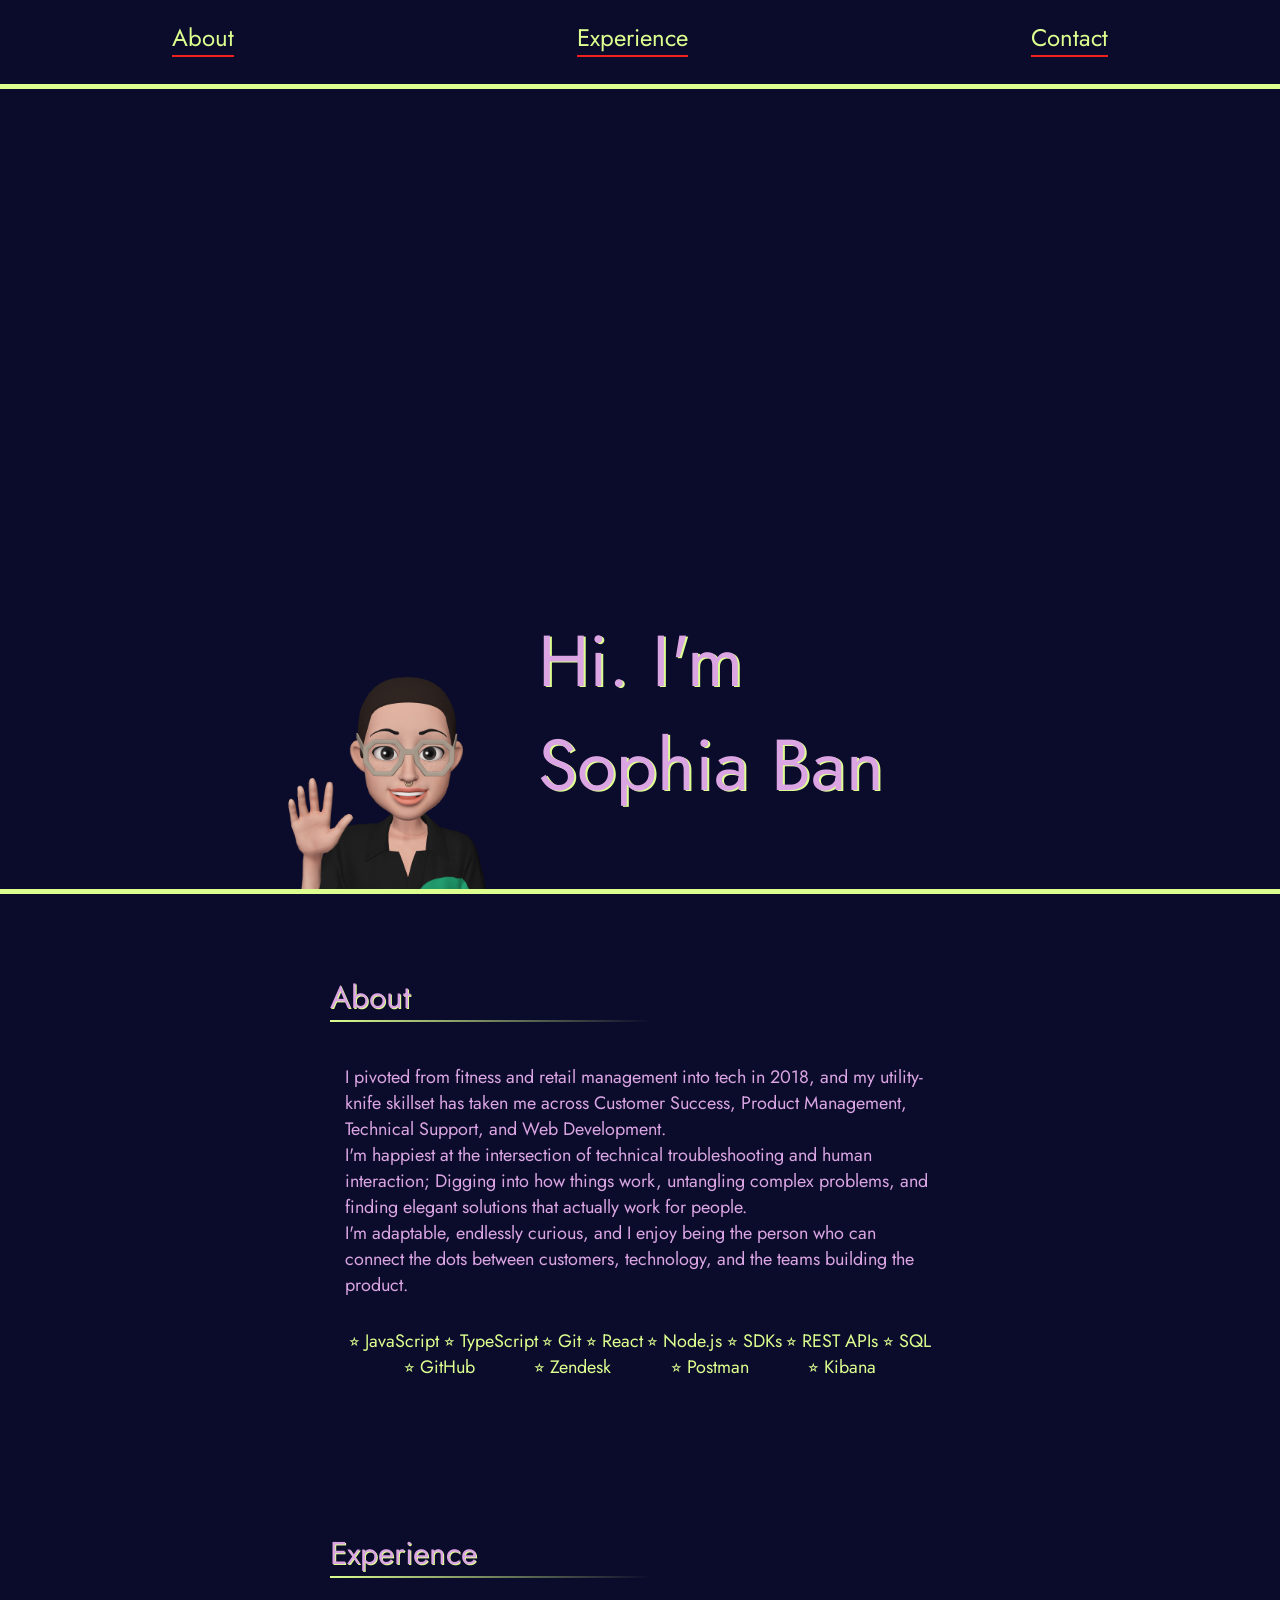
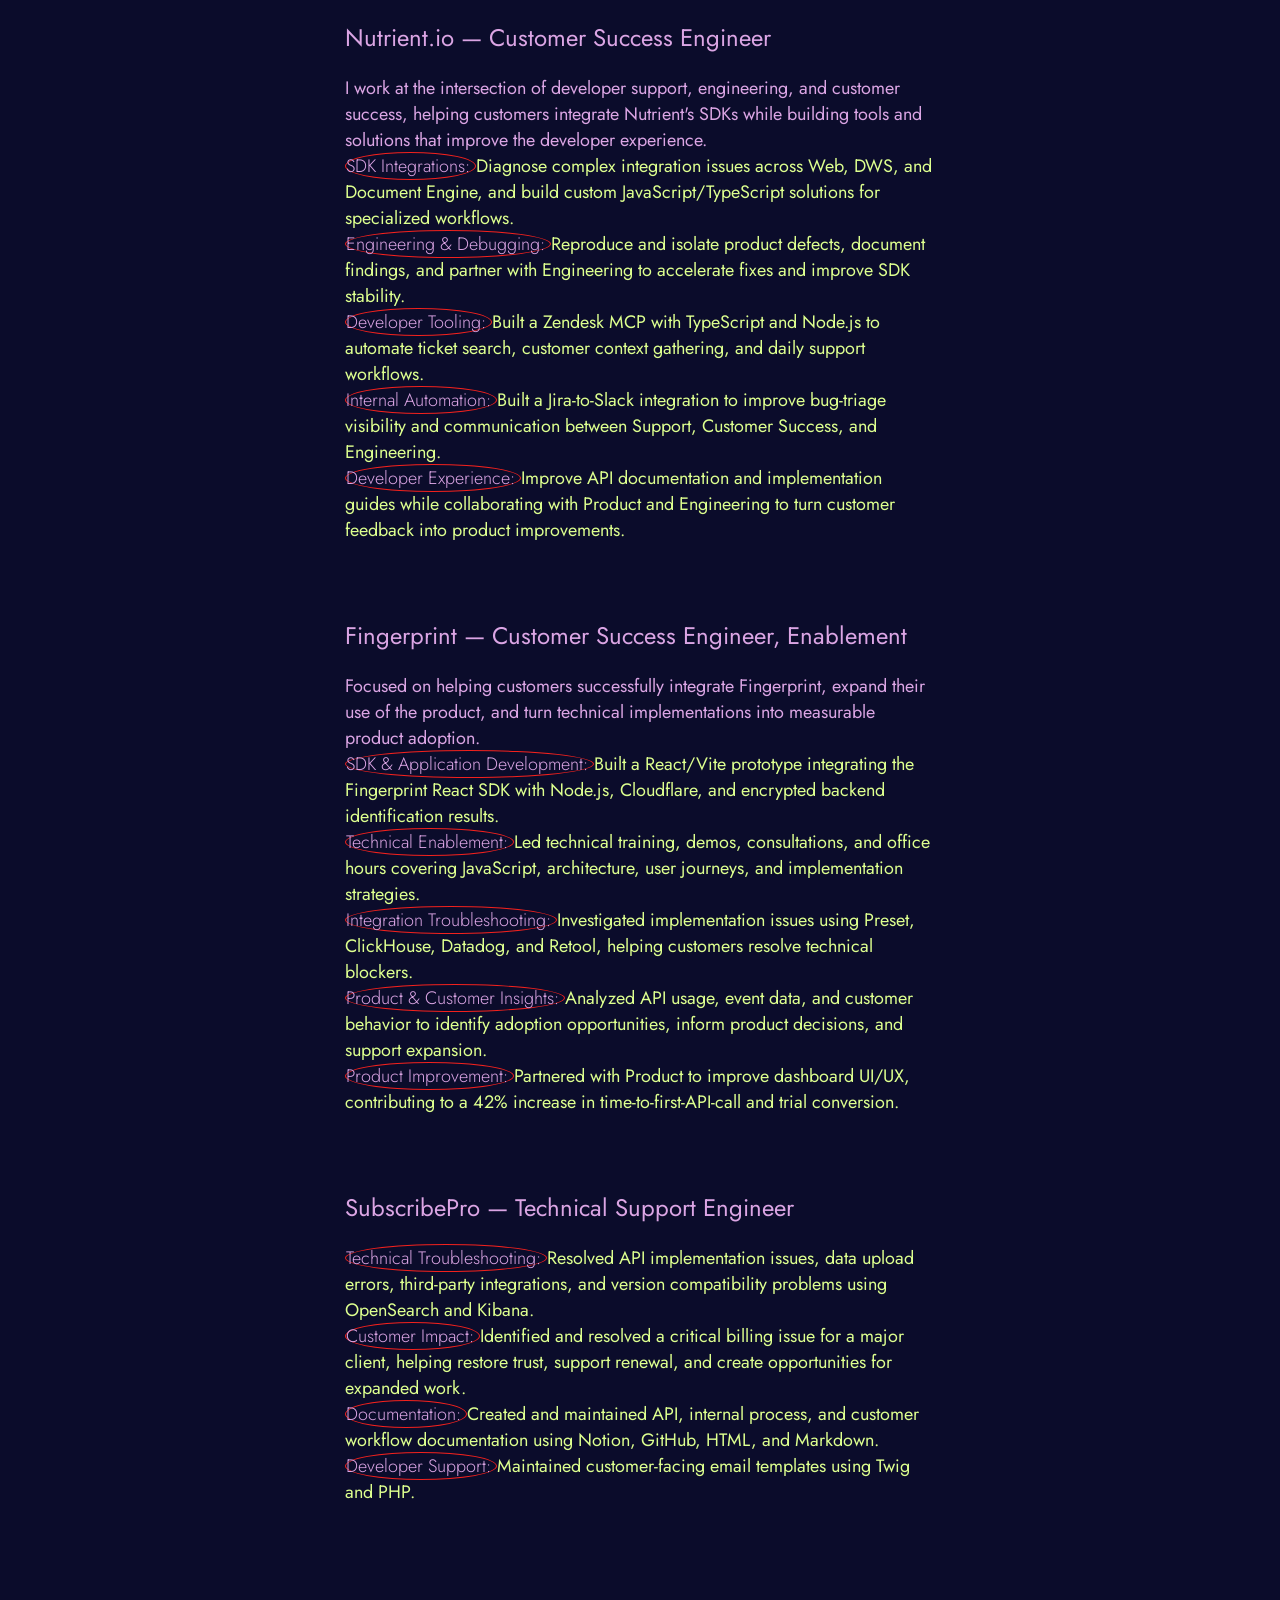
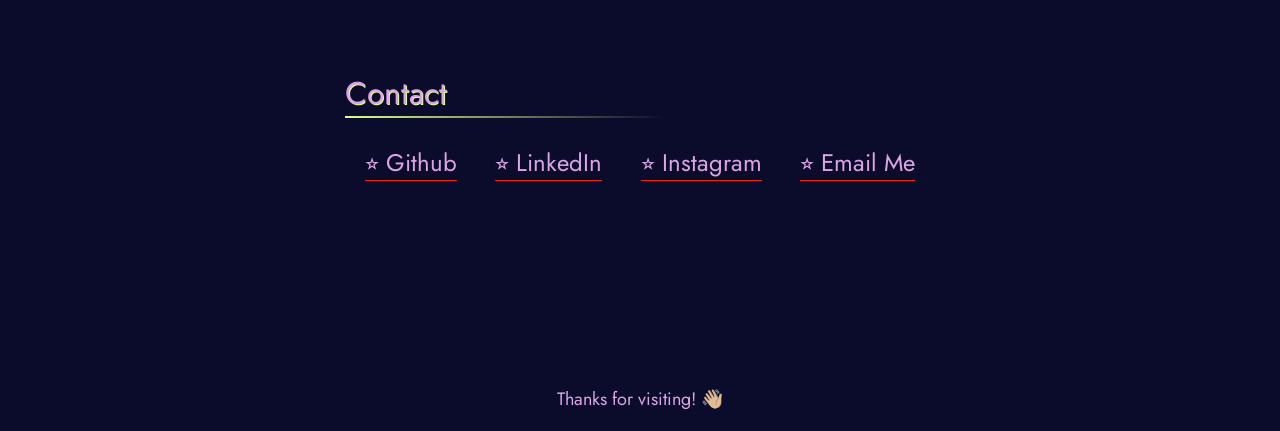
==== index.html @ 9902f1df "udpates structure for mobile, styling, and larger screen size" ====
<!DOCTYPE html>
<html lang="en">

<head>
  <meta charset="UTF-8">
  <meta name="viewport" content="width=device-width, initial-scale=1.0">
  <link rel="shortcut icon" href="assets/sugar-skull-favicon.png"
    type="image/x-icon">
  <link rel="stylesheet" href="style.css">
  <script defer src="script.js"></script>
  <title>Sophia Banda</title>
</head>

<body>
  <nav>
    <ul>
      <li><a href='#about'>About</a></li>
      <li><a href='#experience'>Experience</a></li>
      <li><a href='#contact'>Contact</a></li>
    </ul>
  </nav>
  <header>
    <img id="profile-img" src="assets/profile-photos/emojime_wave.png"
      alt="The memoji version of my head">
    <h1></h1>
  </header>
  <section>
    <div>
      <h2 id='about'>About</h2>
      <hr>
      <div class='resume-item'>
        <p>
          I pivoted from fitness and retail management into tech in 2018, and my
          utility-knife skillset has taken me across Customer Success, Product
          Management, Technical Support, and Web Development.
          <br>
          I'm happiest at the intersection of technical troubleshooting and
          human
          interaction; Digging into how things work, untangling complex
          problems,
          and
          finding elegant solutions that actually work for people.
          <br>
          I'm adaptable, endlessly curious, and I enjoy being the person who can
          connect the dots between customers, technology, and the teams building
          the
          product.
        </p>
        <ul id='skills'>
          <li>⭐︎ JavaScript</li>
          <li>⭐︎ TypeScript</li>
          <li>⭐︎ Git</li>
          <li>⭐︎ React</li>
          <li>⭐︎ Node.js</li>
          <li>⭐︎ SDKs</li>
          <li>⭐︎ REST APIs</li>
          <li>⭐︎ SQL</li>
          <li>⭐︎ GitHub</li>
          <li>⭐︎ Zendesk</li>
          <li>⭐︎ Postman</li>
          <li>⭐︎ Kibana</li>
        </ul>
      </div>
    </div>
  </section>
  <section>
    <h2 id='experience'>Experience</h2>
    <hr>
    <div class='resume-item'>
      <h3><a>Nutrient.io</a> — Customer Success Engineer</h3>
      <p>I work at the intersection of developer support, engineering, and
        customer success, helping customers integrate Nutrient's SDKs while
        building tools and solutions that improve the developer experience.</p>
      <ul>
        <li><span>SDK Integrations: </span>Diagnose complex
          integration issues across Web, DWS, and Document Engine, and build
          custom JavaScript/TypeScript solutions for specialized workflows.</li>
        <li><span>Engineering & Debugging: </span>Reproduce and isolate product
          defects, document findings,
          and partner with Engineering to accelerate fixes and improve SDK
          stability.</li>
        <li><span>Developer Tooling: </span>Built a Zendesk MCP with TypeScript
          and Node.js to automate ticket search, customer context gathering, and
          daily support workflows.</li>
        <li><span>Internal Automation: </span>Built a Jira-to-Slack integration
          to
          improve bug-triage visibility and communication between Support,
          Customer Success, and Engineering.</li>
        <li><span>Developer Experience: </span>Improve API documentation and
          implementation guides while collaborating with Product and Engineering
          to turn customer feedback into product improvements.</li>
      </ul>
    </div>
    <div class='resume-item'>
      <h3><a>Fingerprint — </a>Customer Success Engineer, Enablement</h3>
      <p>Focused on helping customers successfully integrate Fingerprint, expand
        their use of the product, and turn technical implementations into
        measurable product adoption.</p>
      <ul>
        <li><span>SDK & Application Development: </span>Built a React/Vite
          prototype integrating the Fingerprint React SDK with Node.js,
          Cloudflare, and encrypted backend identification results.</li>
        <li><span>Technical Enablement: </span>Led technical training, demos,
          consultations, and office hours covering JavaScript, architecture,
          user
          journeys, and implementation strategies.</li>
        <li><span>Integration Troubleshooting: </span>Investigated
          implementation
          issues using Preset, ClickHouse, Datadog, and Retool, helping
          customers
          resolve technical blockers.</li>
        <li><span>Product & Customer Insights: </span>Analyzed API usage, event
          data, and customer behavior to identify adoption opportunities, inform
          product decisions, and support expansion.</li>
        <li><span>Product Improvement: </span>Partnered with Product to improve
          dashboard UI/UX, contributing to a 42% increase in
          time-to-first-API-call and trial conversion.</li>
      </ul>
    </div>
    <div class='resume-item'>
      <h3><a>SubscribePro — </a>Technical Support
        Engineer</h3>
      <ul>
        <li><span>Technical Troubleshooting: </span>Resolved API implementation
          issues, data upload errors, third-party integrations, and version
          compatibility problems using OpenSearch and Kibana.</li>
        <li><span>Customer Impact: </span>Identified and resolved a critical
          billing issue for a major client, helping restore trust, support
          renewal, and create opportunities for expanded work.</li>
        <li><span>Documentation: </span>Created and maintained API, internal
          process, and customer workflow documentation using Notion, GitHub,
          HTML,
          and Markdown.</li>
        <li><span>Developer Support: </span>Maintained customer-facing email
          templates using Twig and PHP.</li>
      </ul>
    </div>
  </section>
  <section>
    <div class='resume-item' id='contact'>
      <h2>Contact</h2>
      <hr>
      <div id='contact-links'>
        <a href="https://github.com/sophiabanda" target="_blank">⭐︎ Github</a>
        <a href="https://www.linkedin.com/in/sophia-banda/" target="_blank">⭐︎
          LinkedIn</a>
        <a href="https://www.instagram.com/sophia.m.banda/" target="_blank">⭐︎
          Instagram</a>
        <a href="mailto:sophiabanda.dev@gmail.com">⭐︎ Email Me</a>
      </div>
    </div>
  </section>
  <footer>
    Thanks for visiting! 👋🏼
  </footer>
</body>

</html>
---- style.css ----
:root {
    --main: #0b0c2b;
    --secondary: #dba5e4;
    --dark-highlight: #194438;
    --highlight: #ddff8f;
    --highlight-secondary: #f2211d;
    --border-radius: 5px;
}

@font-face {
    font-family: 'Victor Mono';
    font-weight: 100 - 700;
    src: url('assets/fonts/Jost-VariableFont_wght.ttf');
}

body,
html {
    height: 100%;
    background-color: var(--main);
}

* {
    font-family: 'Victor Mono';
    margin: 0;
    padding: 0;
    box-sizing: border-box;
    color: var(--secondary);
    font-weight: 400;
    list-style: none;
}

nav ul {
    display: flex;
    margin-top: 20px;
    list-style: none;
    justify-content: space-around;
}

nav li {
    border-bottom: 2px solid var(--highlight-secondary);
}

nav ul > li > a,
li {
    color: var(--highlight);
}

a,
a:visited {
    text-decoration: none;
}

h1 {
    margin-bottom: 8vh;
    margin-right: 10vw;
    font-size: 4vh;
    text-shadow: 1px 1px var(--highlight);
}

h2 {
    text-shadow: 0.5px 0.5px var(--highlight);
}

h3 {
    font-size: x-large;
}

h3 {
    margin-bottom: 20px;
}

header {
    height: 35vh;
    display: flex;
    justify-content: center;
    align-items: end;
    border-top: 5px solid var(--highlight);
    border-bottom: 5px solid var(--highlight);
    margin: 3vh 0 3vh 0;
}

img {
    max-height: 30vh;
}

hr {
    width: 65vw;
    background: linear-gradient(to right, var(--highlight), var(--main));
    height: 2px;
    border: none;
    margin-bottom: 3vh;
}

span {
    font-weight: 300;
    border: 1px solid var(--highlight-secondary);
    border-radius: 55%;
}

section {
    padding: 10px;
    display: flex;
    flex-direction: column;
}

#skills {
    display: flex;
    flex-wrap: wrap;
    justify-content: space-evenly;
    align-items: center;
    margin-top: 5%;
}

#skills > li {
    justify-content: space-evenly;
}

.resume-item {
    padding: 15px;
    margin-bottom: 5vh;
    transition:
        background-color 1s ease,
        box-shadow 1.5s ease;
}

.resume-item.in-focus {
    background-color: var(--main);
    box-shadow: inset 20px 20px 100px var(--dark-highlight);
    border-radius: 5px;
}

#contact-links {
    display: flex;
    align-items: center;
    justify-content: center;
    gap: 3vw;
}
#contact-links a {
    border-bottom: 1px solid var(--highlight-secondary);
}
footer {
    height: 5vh;
    margin-top: 15vh;
    text-align: center;
}

/* opacity: 0.33; */

/*Will need a max width for main content at larger view sizes */

@media (hover: hover) and (pointer: fine) {
    nav a:hover {
        background: var(--highlight-secondary);
    }
}

/* mobile */
@media (min-width: 900) {
}

/* Laptop/ desktop */
@media (min-width: 1280px) {
    * {
        font-size: large;
    }
    header {
        height: 90vh;
    }
    section {
        margin-top: 70px;
        margin-right: 25%;
        margin-left: 25%;
    }
    hr {
        width: 25vw;
    }
    h1 {
        font-size: 8vh;
        text-shadow: 2px 1px var(--highlight);
    }
    h2 {
        font-size: 1.75em;
        text-shadow: 1px 0.5px var(--highlight);
    }

    h3,
    a {
        font-size: x-large;
    }
}
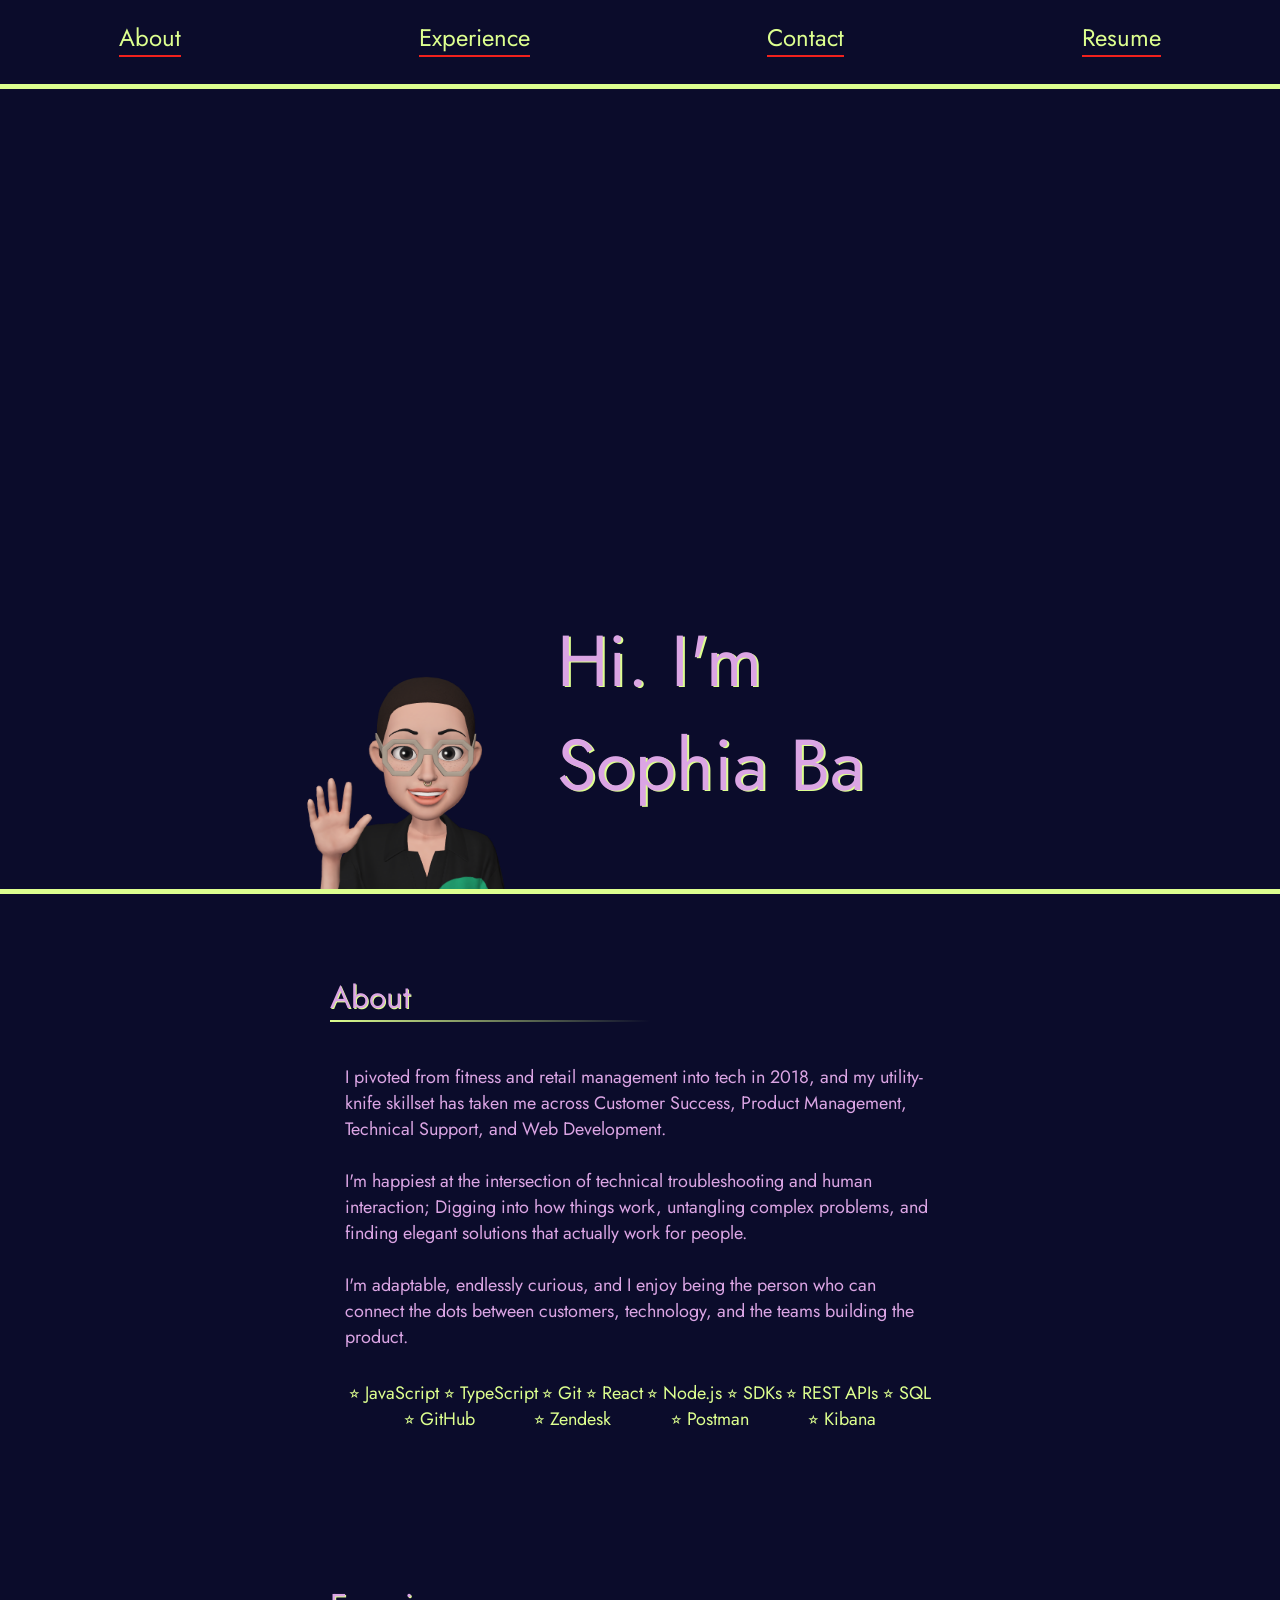
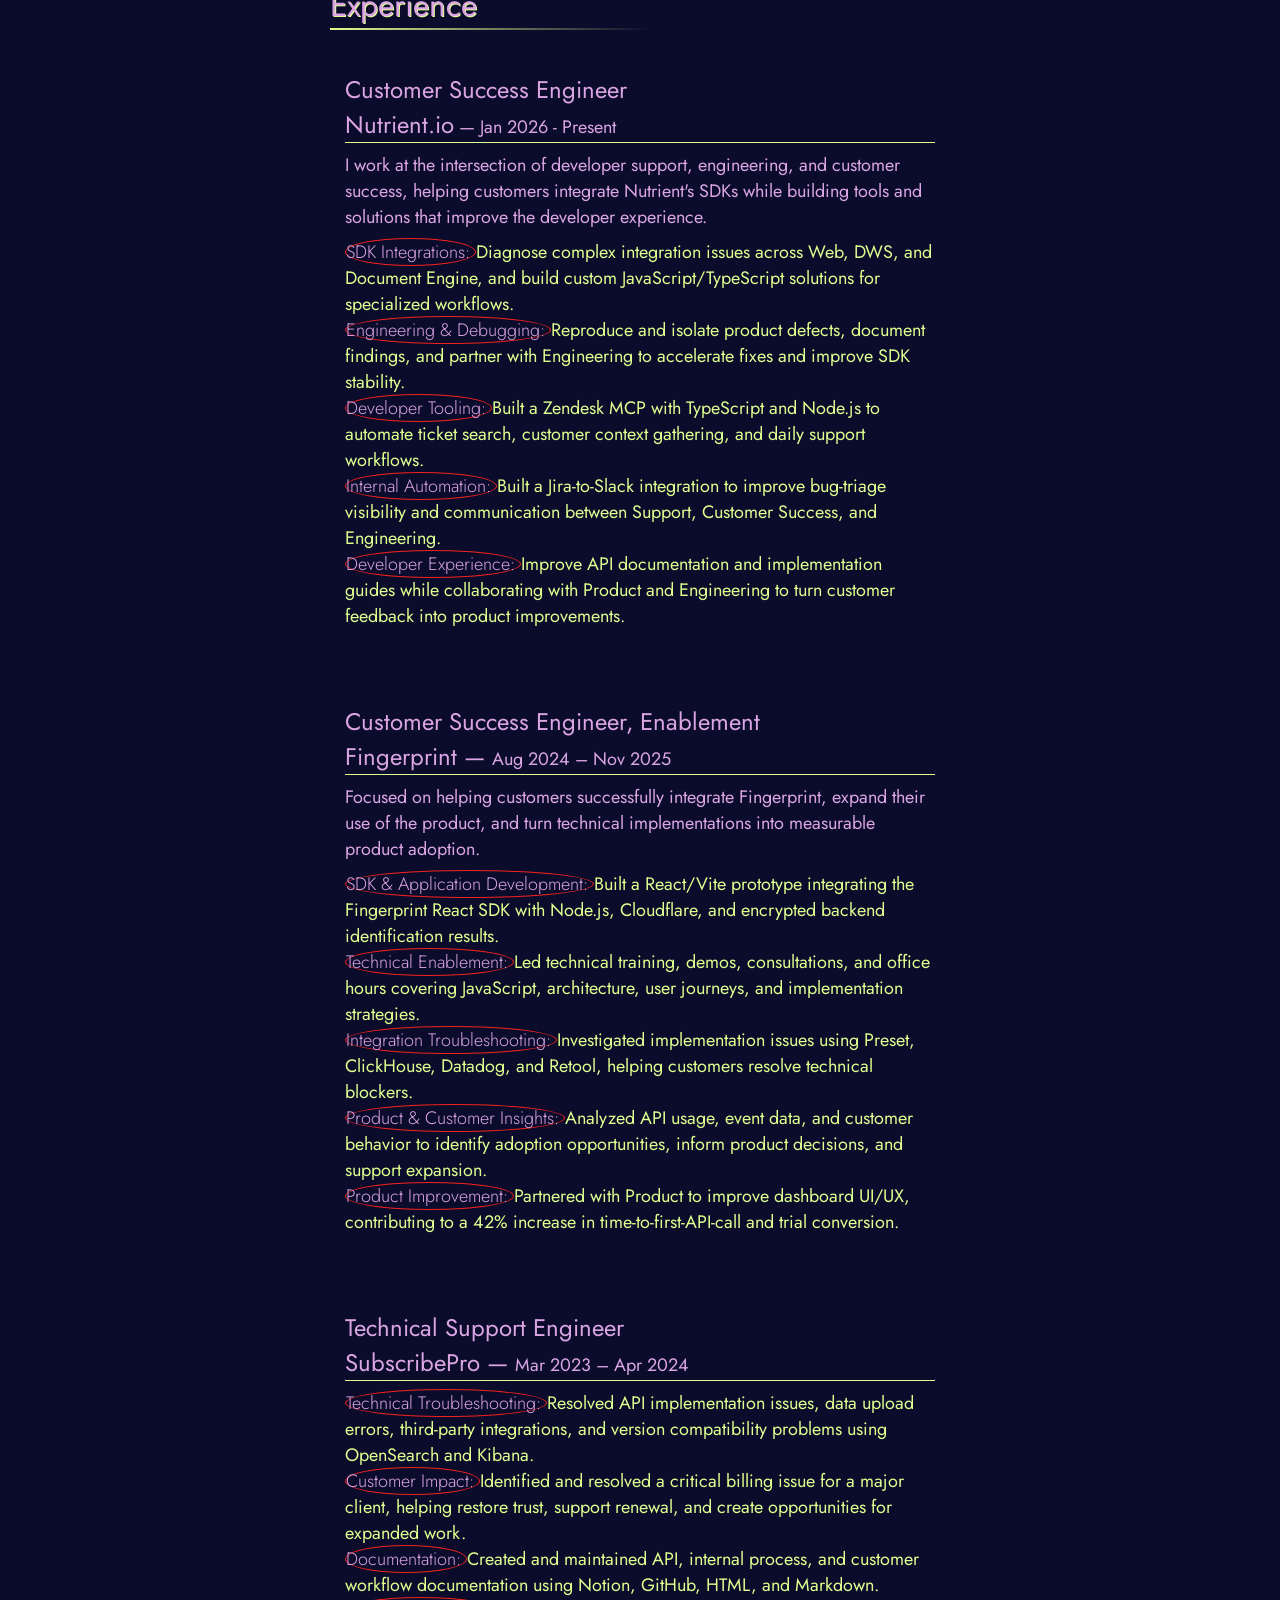
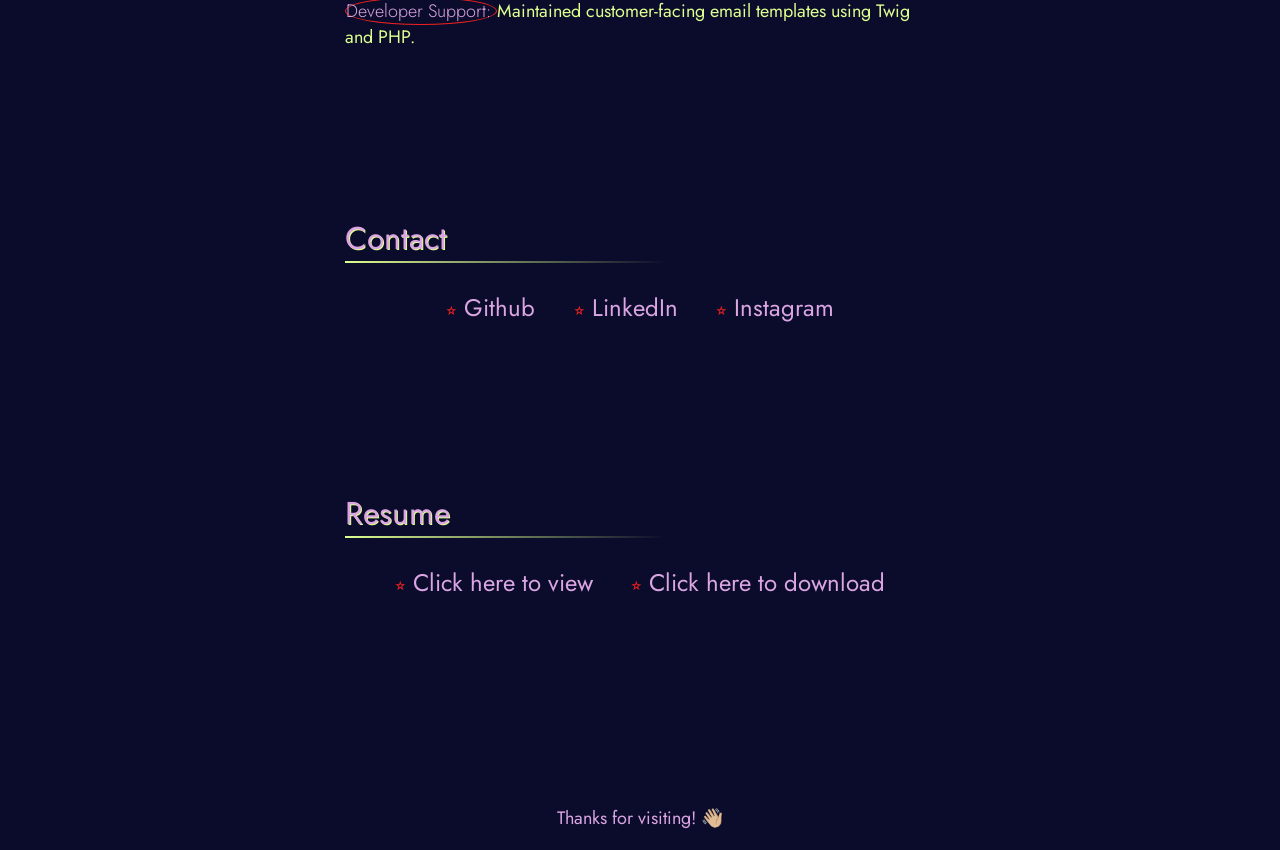
==== commit 1b45716a: "finalized layound and styles for mobile" ====
--- a/index.html
+++ b/index.html
@@ -17,6 +17,7 @@
       <li><a href='#about'>About</a></li>
       <li><a href='#experience'>Experience</a></li>
       <li><a href='#contact'>Contact</a></li>
+      <li><a href='#resume'>Resume</a></li>
     </ul>
   </nav>
   <header>
@@ -34,12 +35,14 @@
           utility-knife skillset has taken me across Customer Success, Product
           Management, Technical Support, and Web Development.
           <br>
+          <br>
           I'm happiest at the intersection of technical troubleshooting and
           human
           interaction; Digging into how things work, untangling complex
           problems,
           and
           finding elegant solutions that actually work for people.
+          <br>
           <br>
           I'm adaptable, endlessly curious, and I enjoy being the person who can
           connect the dots between customers, technology, and the teams building
@@ -67,71 +70,87 @@
     <h2 id='experience'>Experience</h2>
     <hr>
     <div class='resume-item'>
-      <h3><a>Nutrient.io</a> — Customer Success Engineer</h3>
+      <h3>Customer Success Engineer</h3>
+      <h4><a>Nutrient.io</a> — Jan 2026 - Present</h4>
       <p>I work at the intersection of developer support, engineering, and
         customer success, helping customers integrate Nutrient's SDKs while
         building tools and solutions that improve the developer experience.</p>
       <ul>
-        <li><span>SDK Integrations: </span>Diagnose complex
+        <li><span class='category'>SDK Integrations: </span>Diagnose complex
           integration issues across Web, DWS, and Document Engine, and build
           custom JavaScript/TypeScript solutions for specialized workflows.</li>
-        <li><span>Engineering & Debugging: </span>Reproduce and isolate product
+        <li><span class='category'>Engineering & Debugging: </span>Reproduce and
+          isolate product
           defects, document findings,
           and partner with Engineering to accelerate fixes and improve SDK
           stability.</li>
-        <li><span>Developer Tooling: </span>Built a Zendesk MCP with TypeScript
+        <li><span class='category'>Developer Tooling: </span>Built a Zendesk MCP
+          with TypeScript
           and Node.js to automate ticket search, customer context gathering, and
           daily support workflows.</li>
-        <li><span>Internal Automation: </span>Built a Jira-to-Slack integration
+        <li><span class='category'>Internal Automation: </span>Built a
+          Jira-to-Slack integration
           to
           improve bug-triage visibility and communication between Support,
           Customer Success, and Engineering.</li>
-        <li><span>Developer Experience: </span>Improve API documentation and
+        <li><span class='category'>Developer Experience: </span>Improve API
+          documentation and
           implementation guides while collaborating with Product and Engineering
           to turn customer feedback into product improvements.</li>
       </ul>
     </div>
     <div class='resume-item'>
-      <h3><a>Fingerprint — </a>Customer Success Engineer, Enablement</h3>
+      <h3>Customer Success Engineer, Enablement</h3>
+      <h4><a>Fingerprint — </a>Aug 2024 – Nov 2025</h4>
       <p>Focused on helping customers successfully integrate Fingerprint, expand
         their use of the product, and turn technical implementations into
         measurable product adoption.</p>
       <ul>
-        <li><span>SDK & Application Development: </span>Built a React/Vite
+        <li><span class='category'>SDK & Application Development: </span>Built a
+          React/Vite
           prototype integrating the Fingerprint React SDK with Node.js,
           Cloudflare, and encrypted backend identification results.</li>
-        <li><span>Technical Enablement: </span>Led technical training, demos,
+        <li><span class='category'>Technical Enablement: </span>Led technical
+          training, demos,
           consultations, and office hours covering JavaScript, architecture,
           user
           journeys, and implementation strategies.</li>
-        <li><span>Integration Troubleshooting: </span>Investigated
+        <li><span class='category'>Integration Troubleshooting:
+          </span>Investigated
           implementation
           issues using Preset, ClickHouse, Datadog, and Retool, helping
           customers
           resolve technical blockers.</li>
-        <li><span>Product & Customer Insights: </span>Analyzed API usage, event
+        <li><span class='category'>Product & Customer Insights: </span>Analyzed
+          API usage, event
           data, and customer behavior to identify adoption opportunities, inform
           product decisions, and support expansion.</li>
-        <li><span>Product Improvement: </span>Partnered with Product to improve
+        <li><span class='category'>Product Improvement: </span>Partnered with
+          Product to improve
           dashboard UI/UX, contributing to a 42% increase in
           time-to-first-API-call and trial conversion.</li>
       </ul>
     </div>
     <div class='resume-item'>
-      <h3><a>SubscribePro — </a>Technical Support
+      <h3>Technical Support
         Engineer</h3>
+      <h4><a>SubscribePro — </a>Mar 2023 – Apr 2024</h4>
       <ul>
-        <li><span>Technical Troubleshooting: </span>Resolved API implementation
+        <li><span class='category'>Technical Troubleshooting: </span>Resolved
+          API implementation
           issues, data upload errors, third-party integrations, and version
           compatibility problems using OpenSearch and Kibana.</li>
-        <li><span>Customer Impact: </span>Identified and resolved a critical
+        <li><span class='category'>Customer Impact: </span>Identified and
+          resolved a critical
           billing issue for a major client, helping restore trust, support
           renewal, and create opportunities for expanded work.</li>
-        <li><span>Documentation: </span>Created and maintained API, internal
+        <li><span class='category'>Documentation: </span>Created and maintained
+          API, internal
           process, and customer workflow documentation using Notion, GitHub,
           HTML,
           and Markdown.</li>
-        <li><span>Developer Support: </span>Maintained customer-facing email
+        <li><span class='category'>Developer Support: </span>Maintained
+          customer-facing email
           templates using Twig and PHP.</li>
       </ul>
     </div>
@@ -141,12 +160,30 @@
       <h2>Contact</h2>
       <hr>
       <div id='contact-links'>
-        <a href="https://github.com/sophiabanda" target="_blank">⭐︎ Github</a>
-        <a href="https://www.linkedin.com/in/sophia-banda/" target="_blank">⭐︎
+        <a href="https://github.com/sophiabanda" target="_blank"><span
+            class="star">⭐︎</span> Github</a>
+        <a href="https://www.linkedin.com/in/sophia-banda/"
+          target="_blank"><span class="star">⭐︎</span>
           LinkedIn</a>
-        <a href="https://www.instagram.com/sophia.m.banda/" target="_blank">⭐︎
+        <a href="https://www.instagram.com/bellsandcode/" target="_blank"><span
+            class="star">⭐︎</span>
           Instagram</a>
-        <a href="mailto:sophiabanda.dev@gmail.com">⭐︎ Email Me</a>
+      </div>
+    </div>
+  </section>
+  <section>
+    <div class='resume-item' id='resume'>
+      <h2>Resume</h2>
+      <hr>
+      <div id='contact-links'>
+        <a href="/resume.html" target="_blank"><span class="star">⭐︎</span>
+          Click
+          here to
+          view</a>
+        <a href="assets/resume/sophiabanda - resume.pdf" download=""><span
+            class="star">⭐︎</span> Click here
+          to
+          download</a>
       </div>
     </div>
   </section>
--- a/style.css
+++ b/style.css
@@ -65,8 +65,9 @@
     font-size: x-large;
 }
 
-h3 {
-    margin-bottom: 20px;
+h4 {
+    border-bottom: 1px solid var(--highlight);
+    margin-bottom: 1vh;
 }
 
 header {
@@ -91,7 +92,7 @@
     margin-bottom: 3vh;
 }
 
-span {
+.category {
     font-weight: 300;
     border: 1px solid var(--highlight-secondary);
     border-radius: 55%;
@@ -101,6 +102,10 @@
     padding: 10px;
     display: flex;
     flex-direction: column;
+}
+
+p {
+    margin-bottom: 1vh;
 }
 
 #skills {
@@ -135,18 +140,30 @@
     justify-content: center;
     gap: 3vw;
 }
-#contact-links a {
-    border-bottom: 1px solid var(--highlight-secondary);
-}
+
+.star {
+    color: var(--highlight-secondary);
+}
+
 footer {
     height: 5vh;
     margin-top: 15vh;
     text-align: center;
 }
 
-/* opacity: 0.33; */
-
-/*Will need a max width for main content at larger view sizes */
+#resume-container {
+    display: flex;
+    flex-direction: column;
+    align-items: center;
+    justify-content: center;
+    overflow-y: scroll;
+}
+
+#resume-container img {
+    border: 5px solid var(--highlight);
+    max-height: 95vh;
+    max-width: 95vw;
+}
 
 @media (hover: hover) and (pointer: fine) {
     nav a:hover {
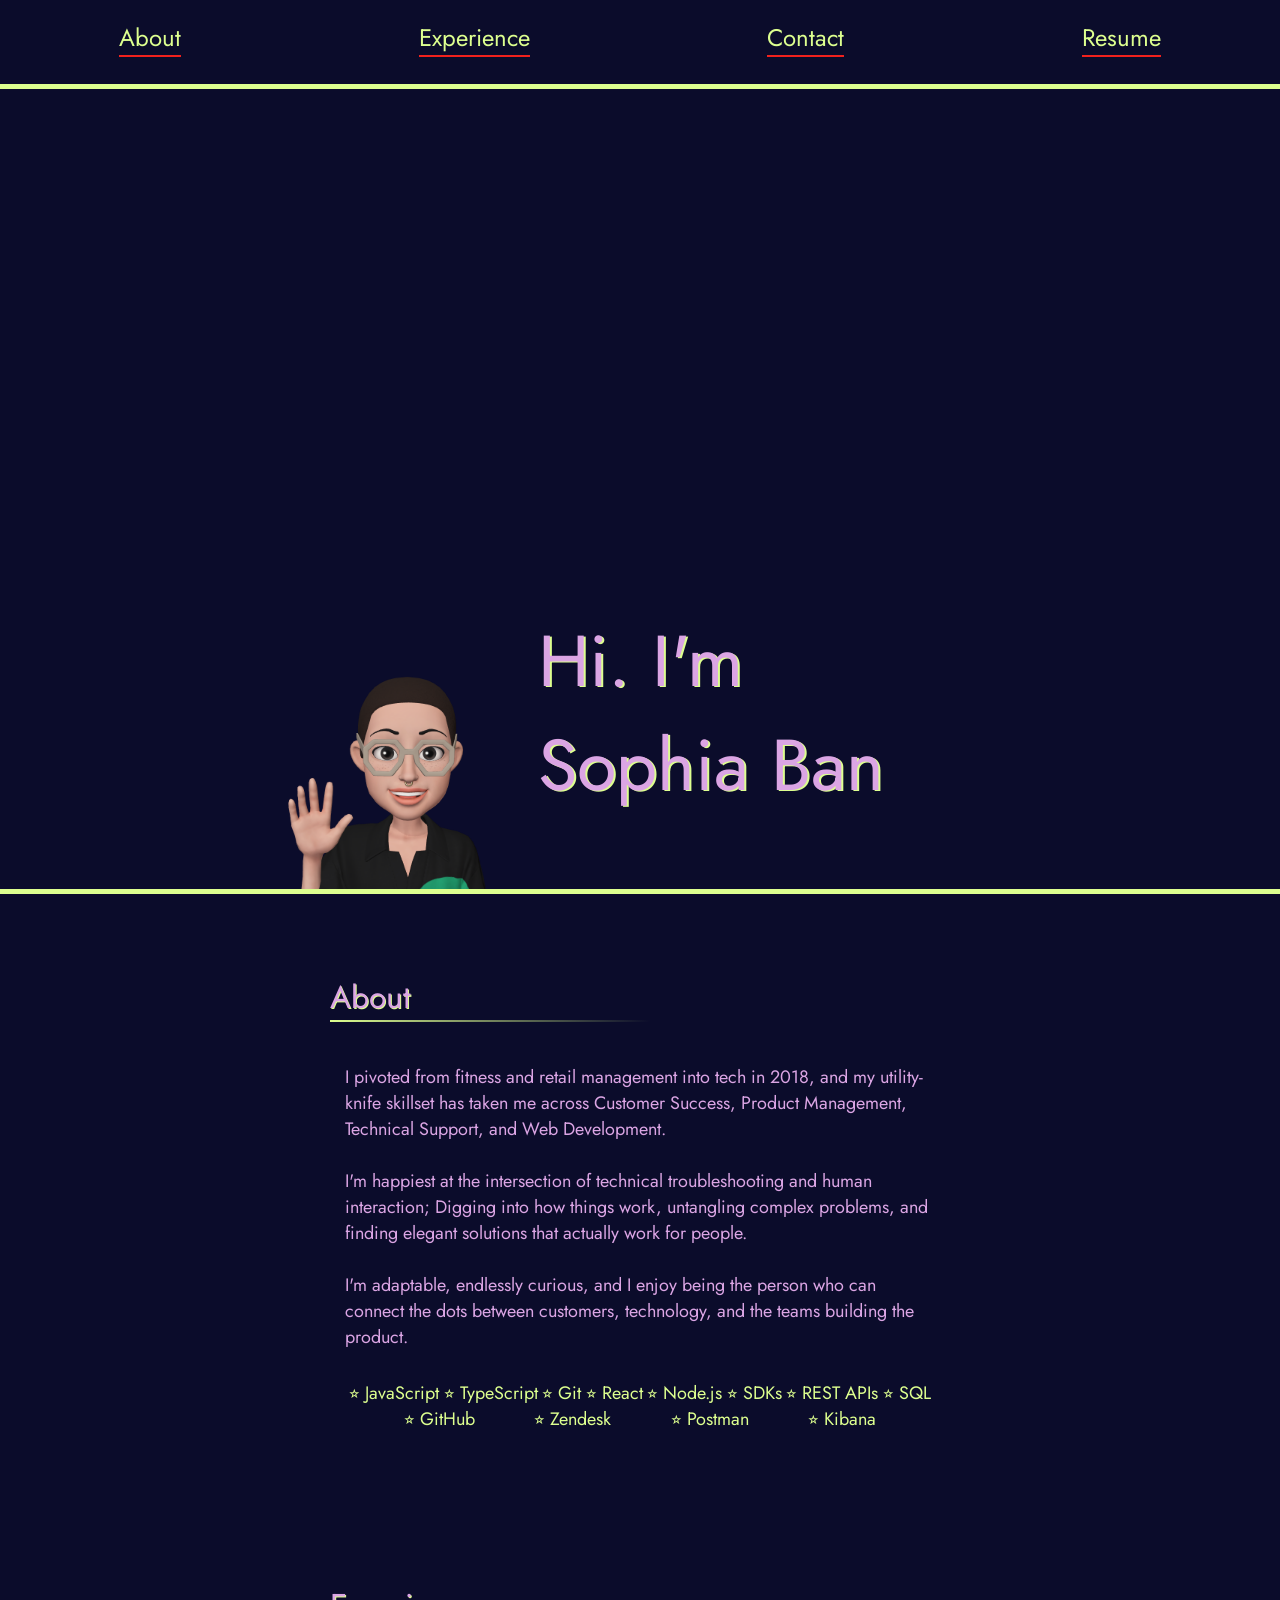
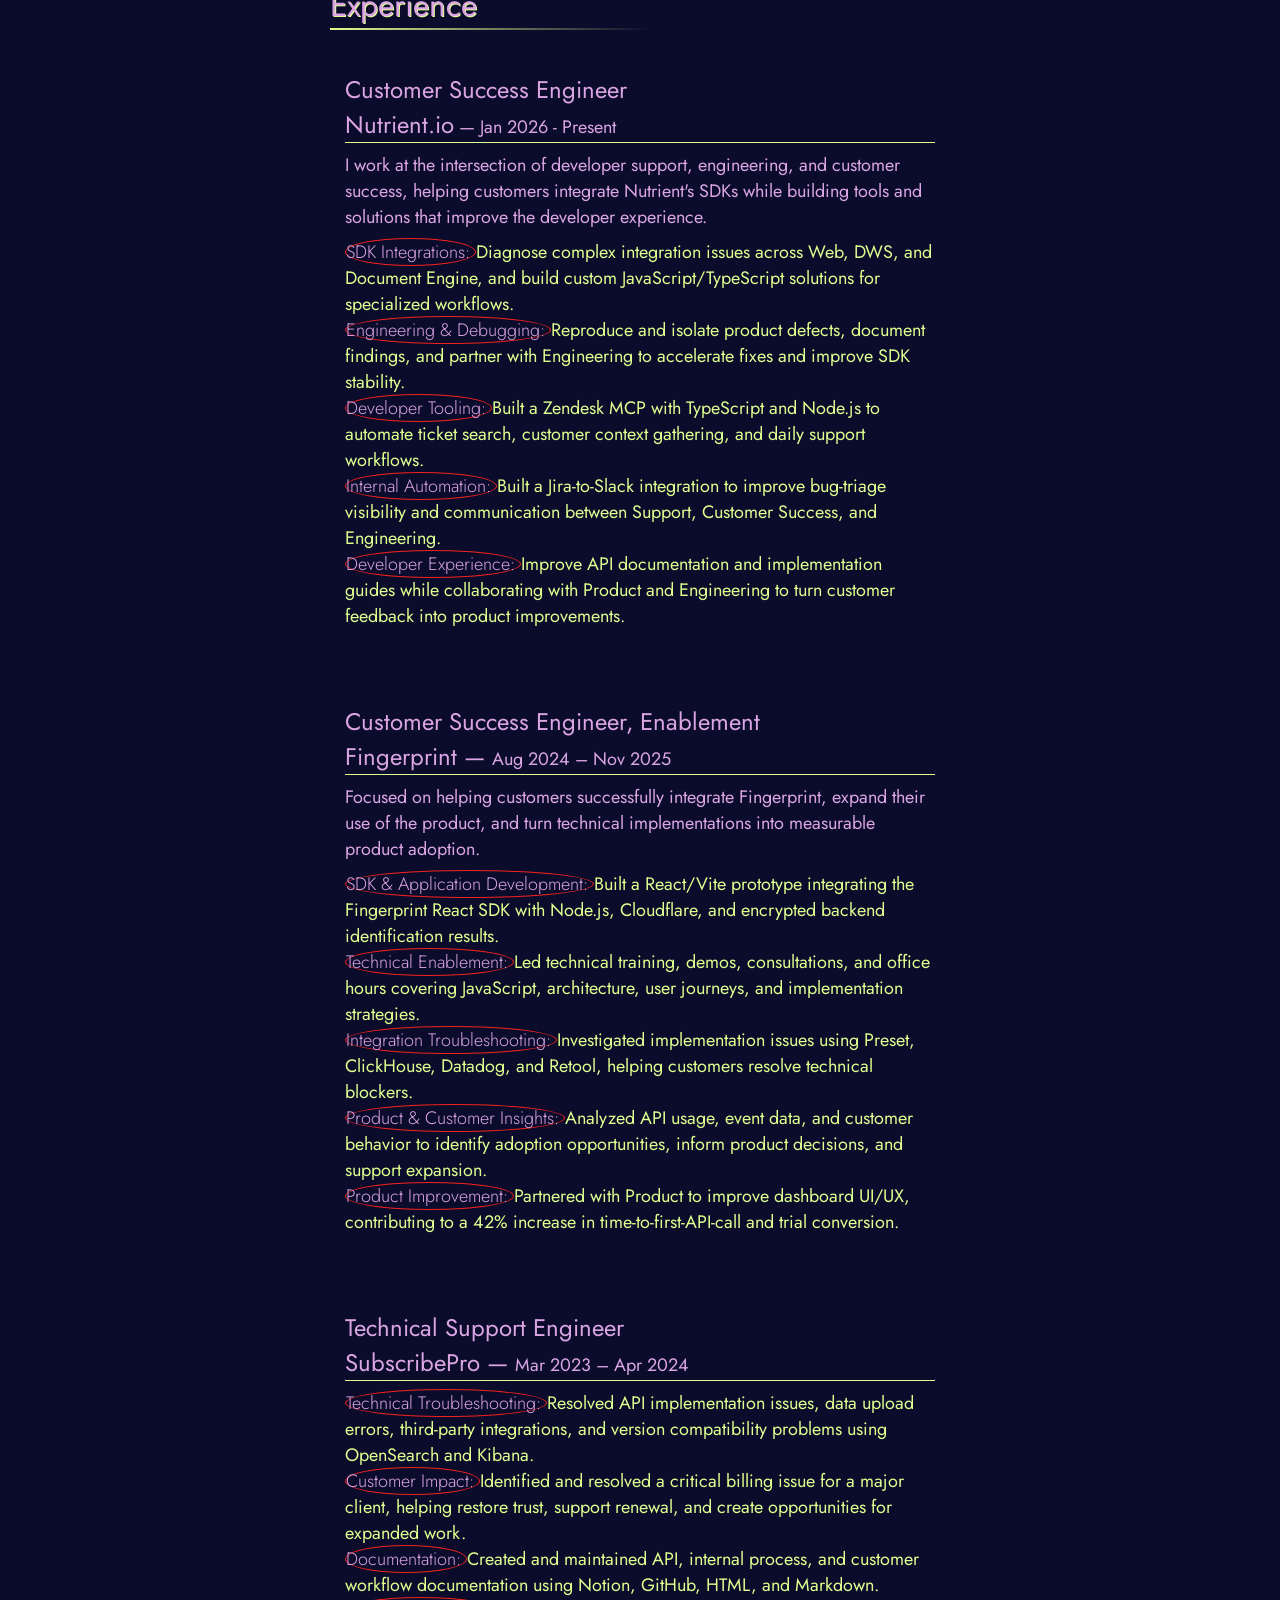
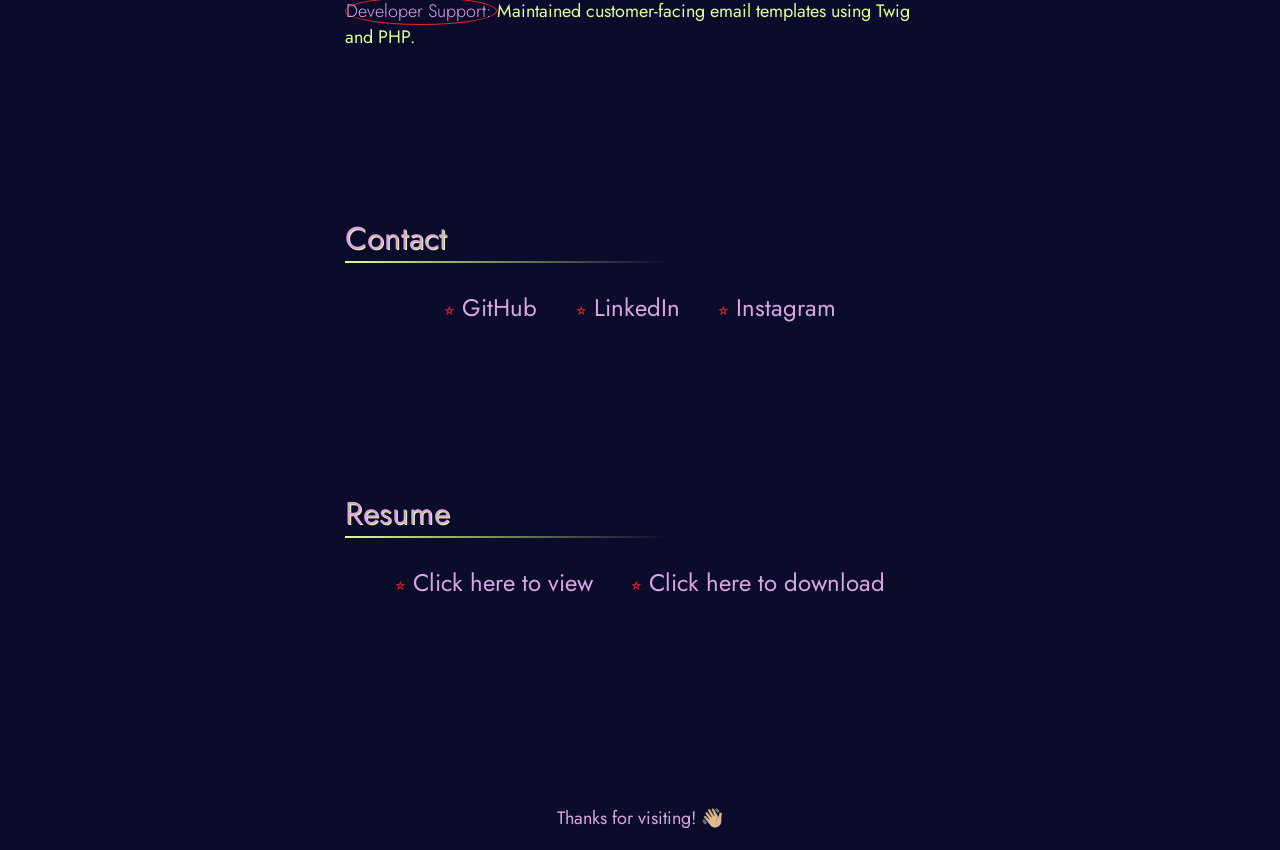
==== commit 7149a4f4: "capitilization" ====
--- a/index.html
+++ b/index.html
@@ -161,7 +161,7 @@
       <hr>
       <div id='contact-links'>
         <a href="https://github.com/sophiabanda" target="_blank"><span
-            class="star">⭐︎</span> Github</a>
+            class="star">⭐︎</span> GitHub</a>
         <a href="https://www.linkedin.com/in/sophia-banda/"
           target="_blank"><span class="star">⭐︎</span>
           LinkedIn</a>
--- a/style.css
+++ b/style.css
@@ -17,6 +17,7 @@
 html {
     height: 100%;
     background-color: var(--main);
+    scroll-behavior: smooth;
 }
 
 * {
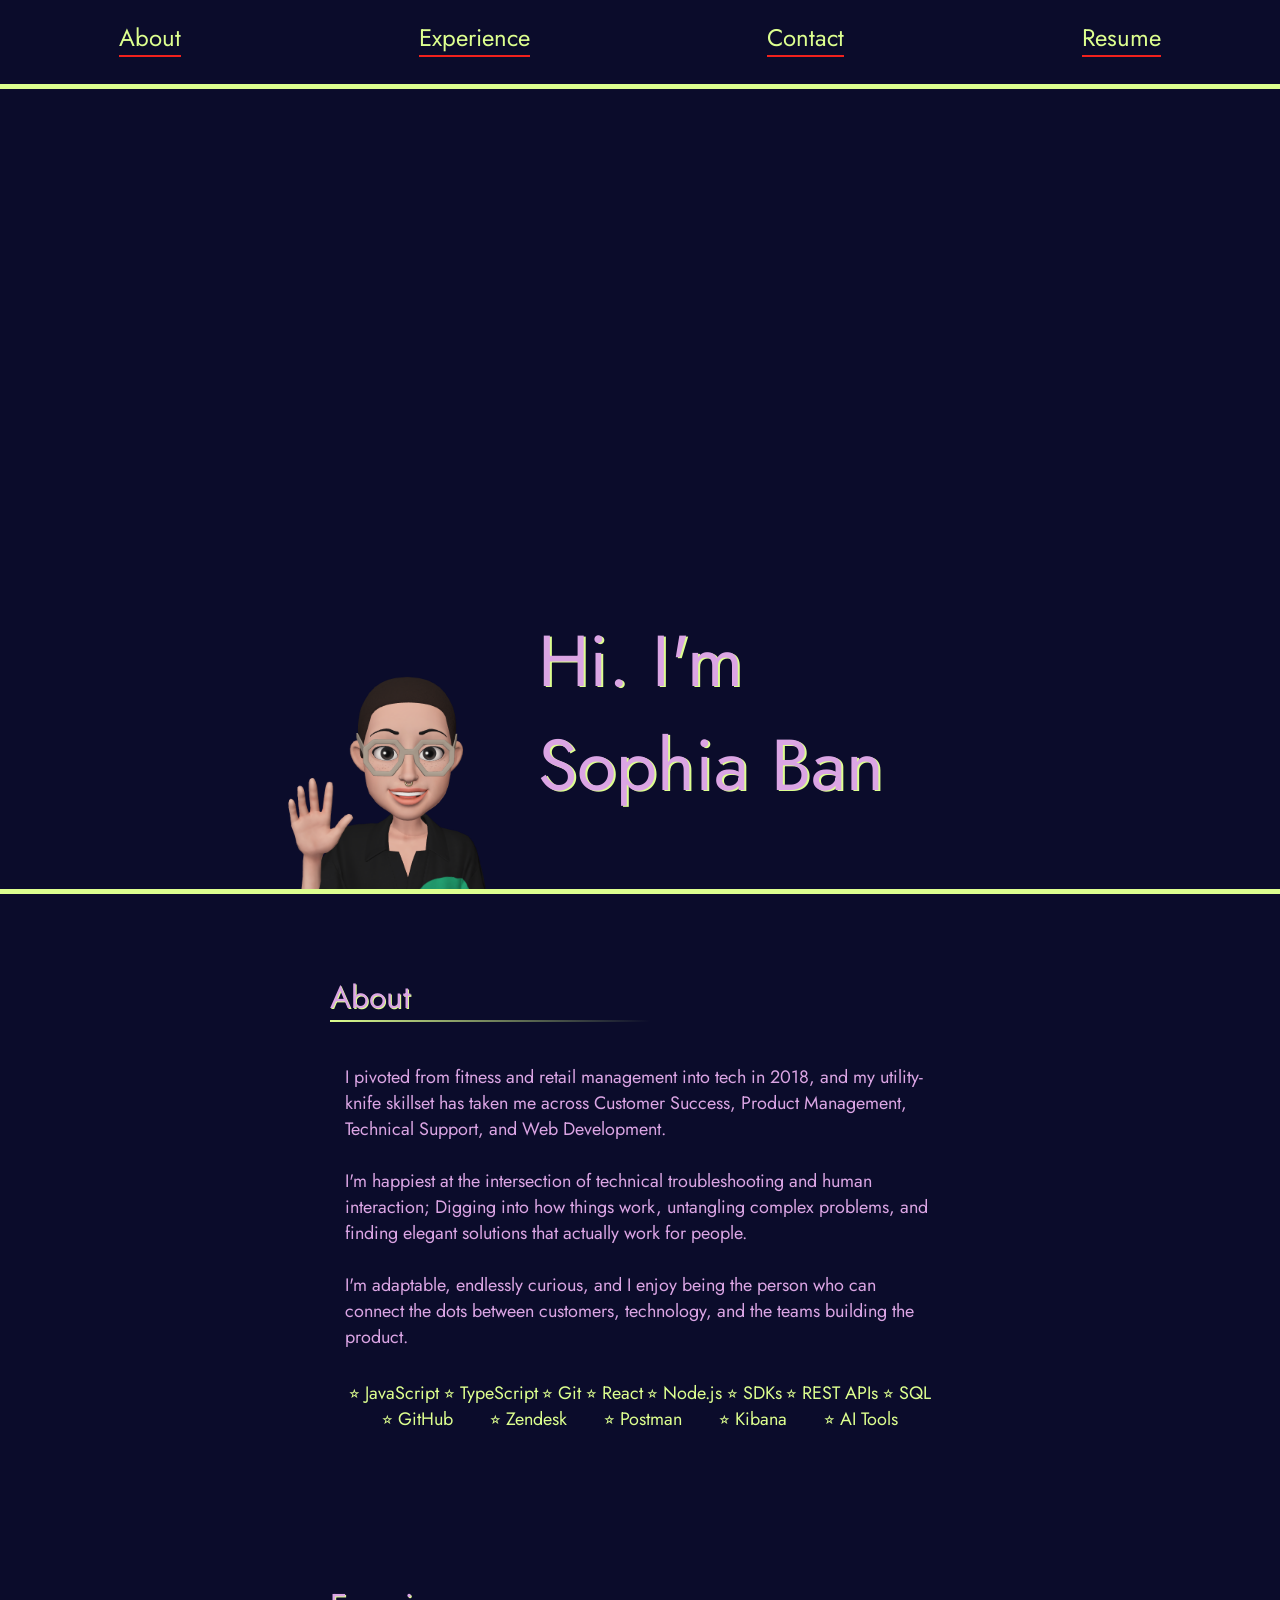
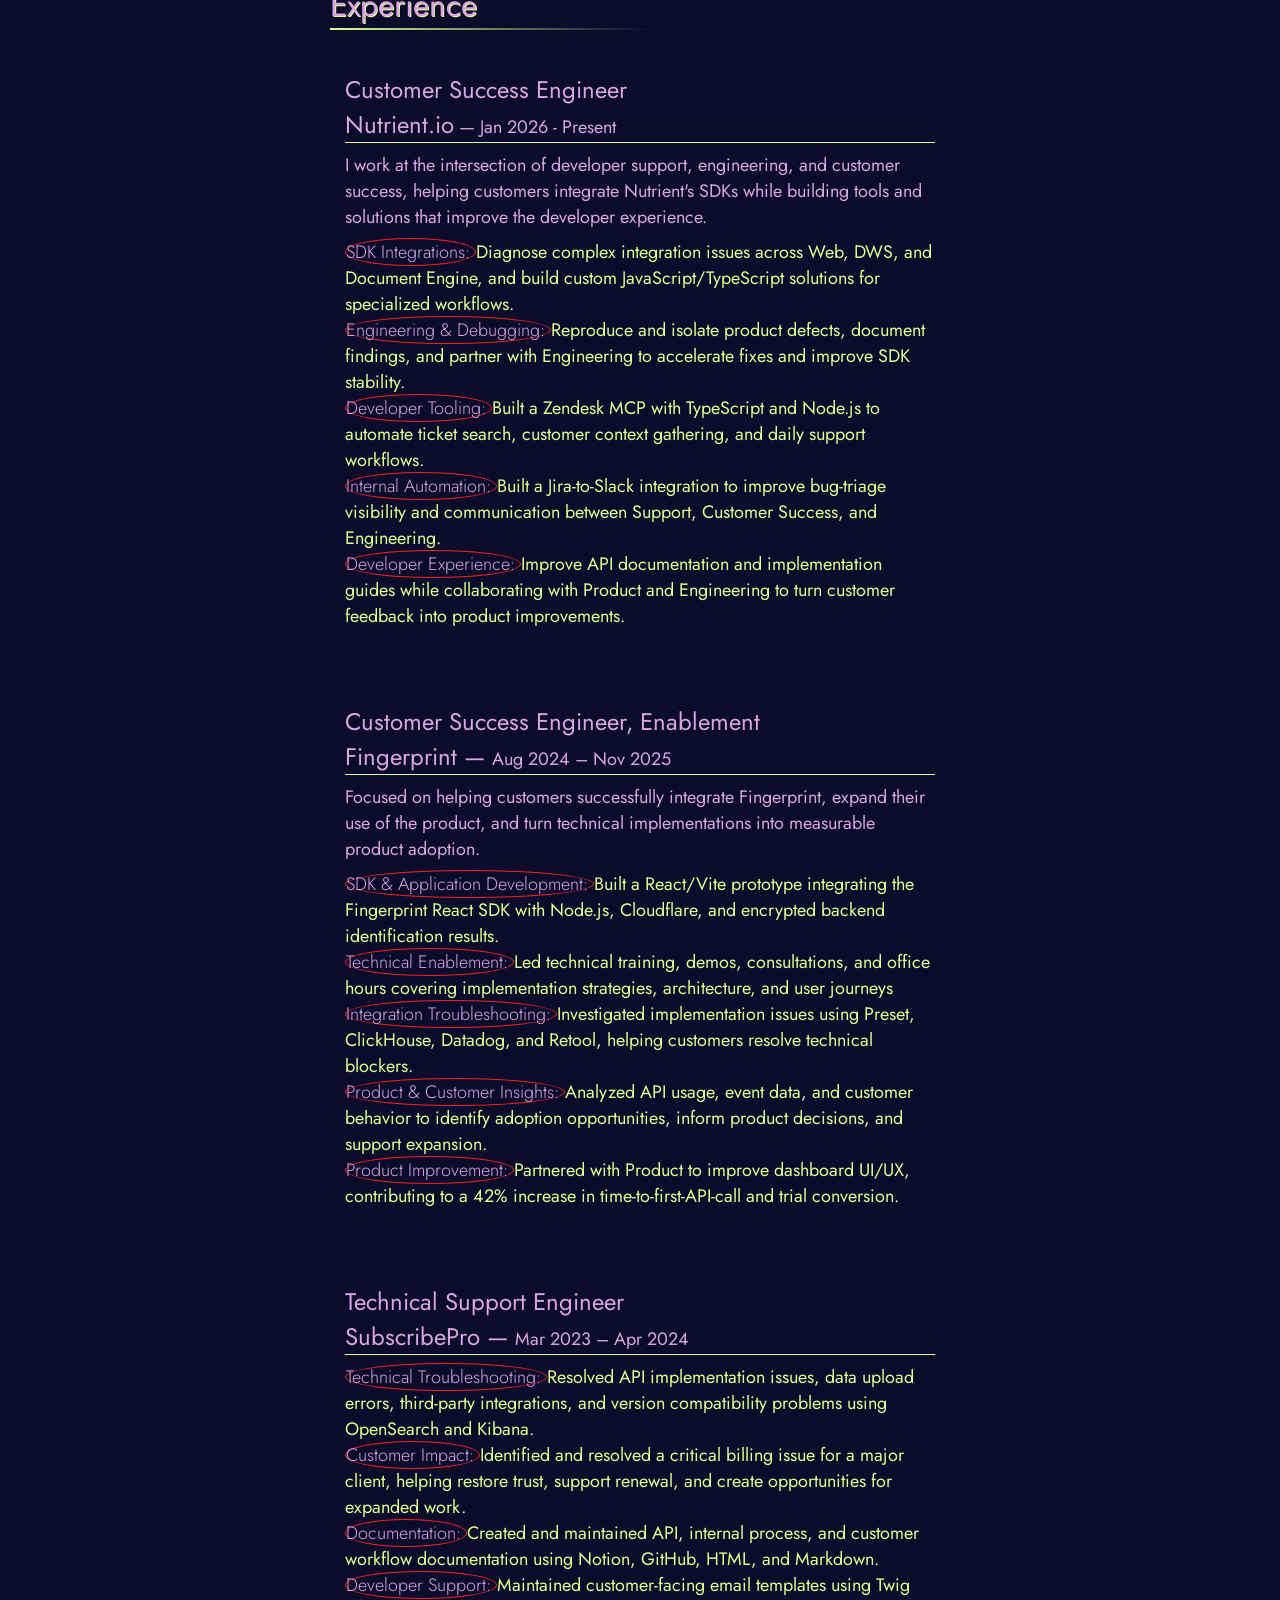
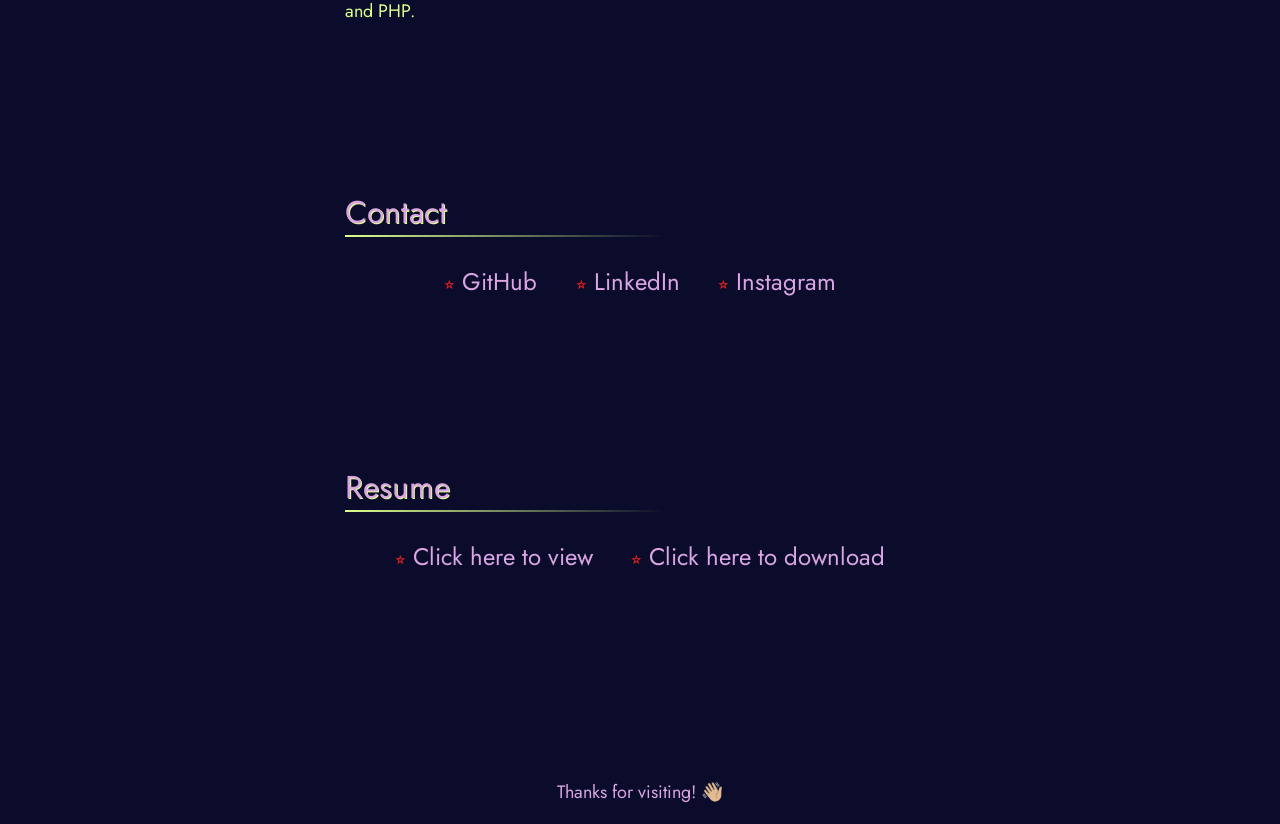
==== commit 5532da88: "updates varbiage" ====
--- a/index.html
+++ b/index.html
@@ -50,18 +50,19 @@
           product.
         </p>
         <ul id='skills'>
-          <li>⭐︎ JavaScript</li>
-          <li>⭐︎ TypeScript</li>
-          <li>⭐︎ Git</li>
-          <li>⭐︎ React</li>
-          <li>⭐︎ Node.js</li>
-          <li>⭐︎ SDKs</li>
-          <li>⭐︎ REST APIs</li>
-          <li>⭐︎ SQL</li>
-          <li>⭐︎ GitHub</li>
-          <li>⭐︎ Zendesk</li>
-          <li>⭐︎ Postman</li>
-          <li>⭐︎ Kibana</li>
+          <li> ⭐︎ JavaScript</li>
+          <li> ⭐︎ TypeScript</li>
+          <li> ⭐︎ Git</li>
+          <li> ⭐︎ React</li>
+          <li> ⭐︎ Node.js</li>
+          <li> ⭐︎ SDKs</li>
+          <li> ⭐︎ REST APIs</li>
+          <li> ⭐︎ SQL</li>
+          <li> ⭐︎ GitHub</li>
+          <li> ⭐︎ Zendesk</li>
+          <li> ⭐︎ Postman</li>
+          <li> ⭐︎ Kibana</li>
+          <li> ⭐︎ AI Tools</li>
         </ul>
       </div>
     </div>
@@ -112,9 +113,8 @@
           Cloudflare, and encrypted backend identification results.</li>
         <li><span class='category'>Technical Enablement: </span>Led technical
           training, demos,
-          consultations, and office hours covering JavaScript, architecture,
-          user
-          journeys, and implementation strategies.</li>
+          consultations, and office hours covering implementation strategies,
+          architecture, and user journeys</li>
         <li><span class='category'>Integration Troubleshooting:
           </span>Investigated
           implementation
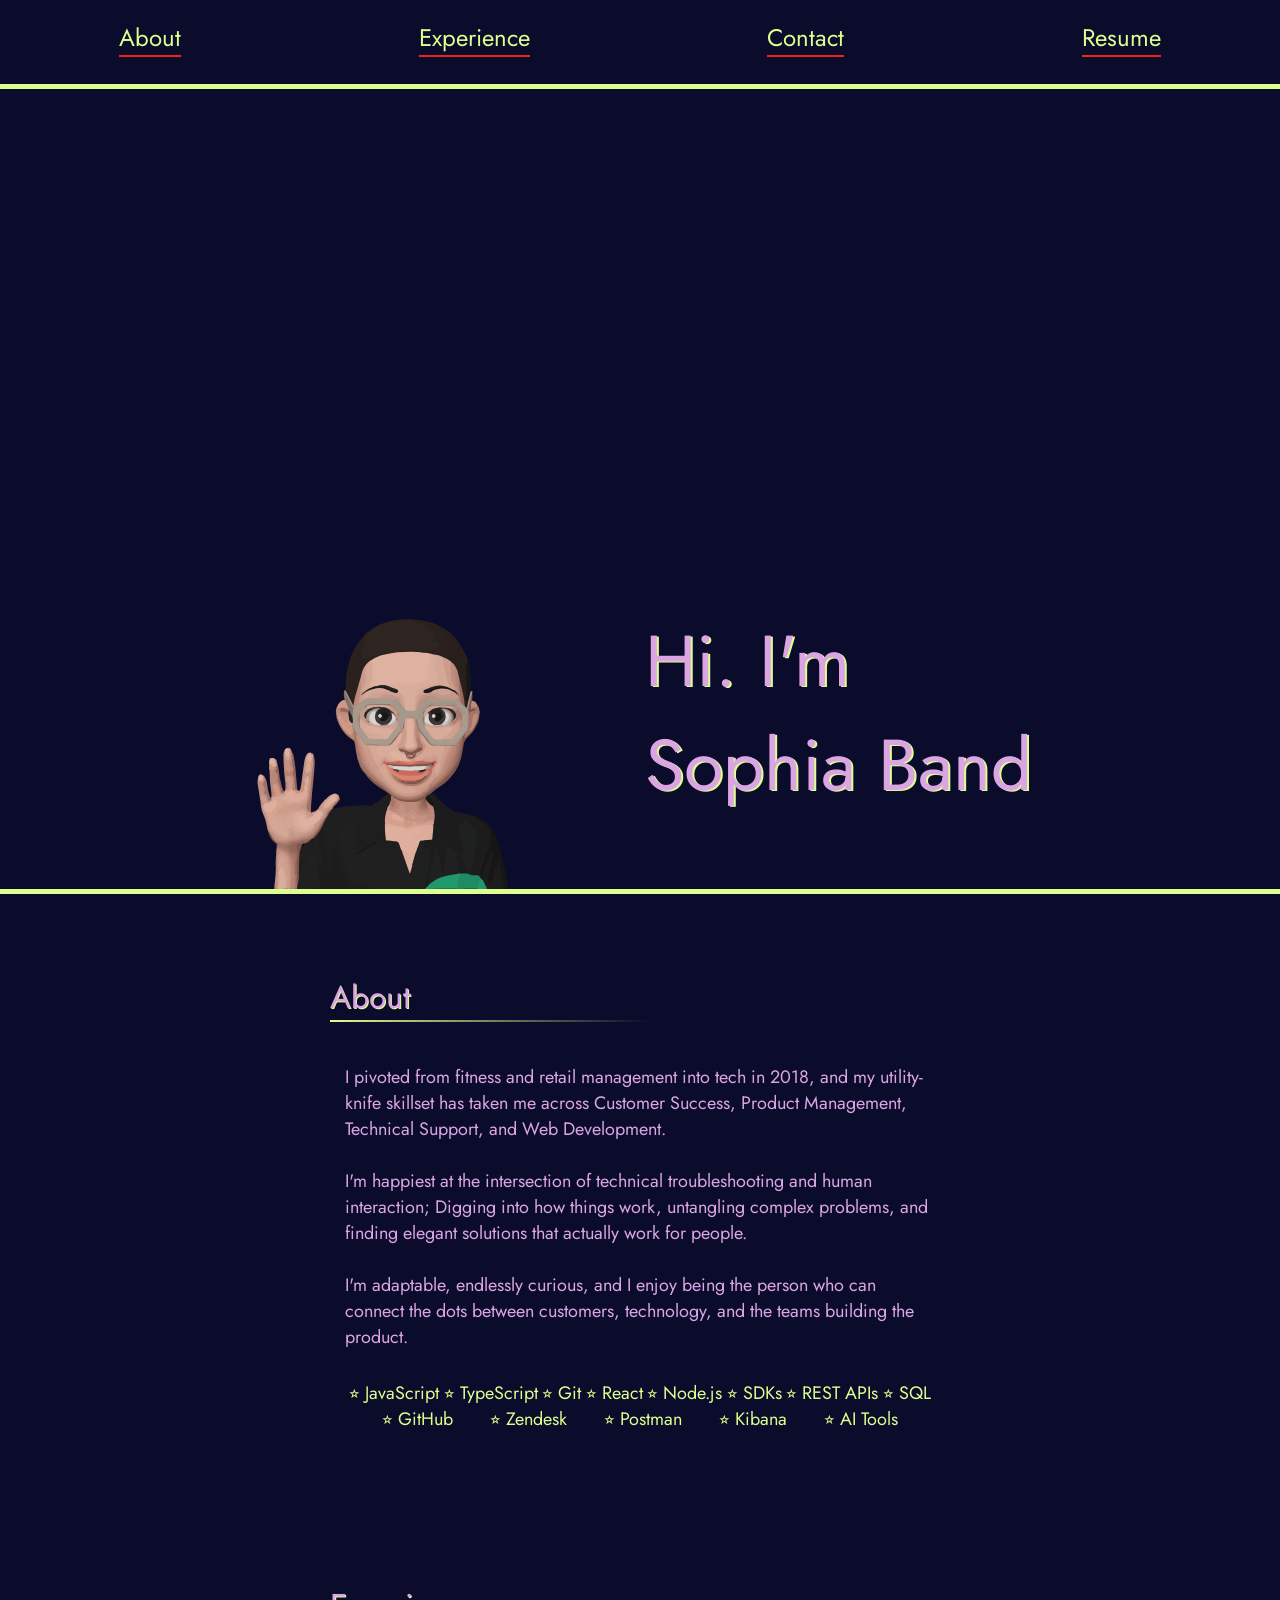
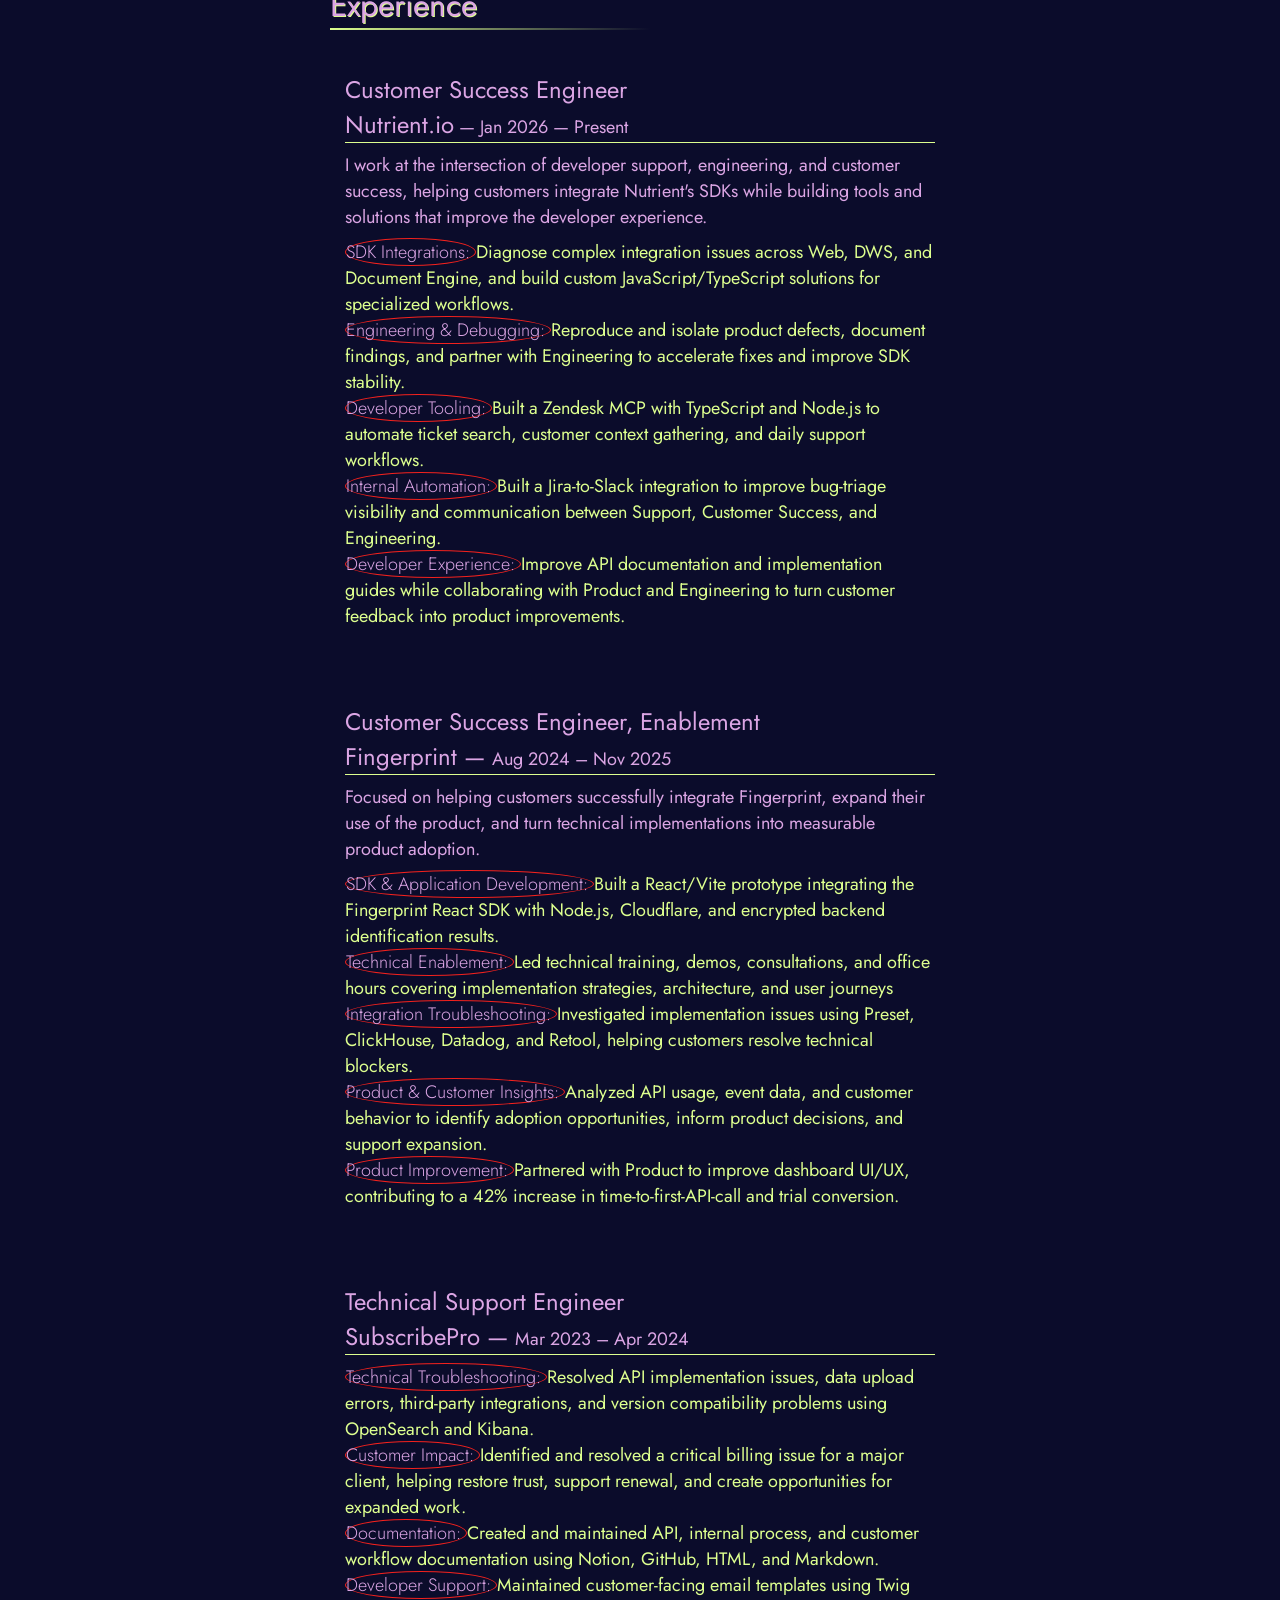
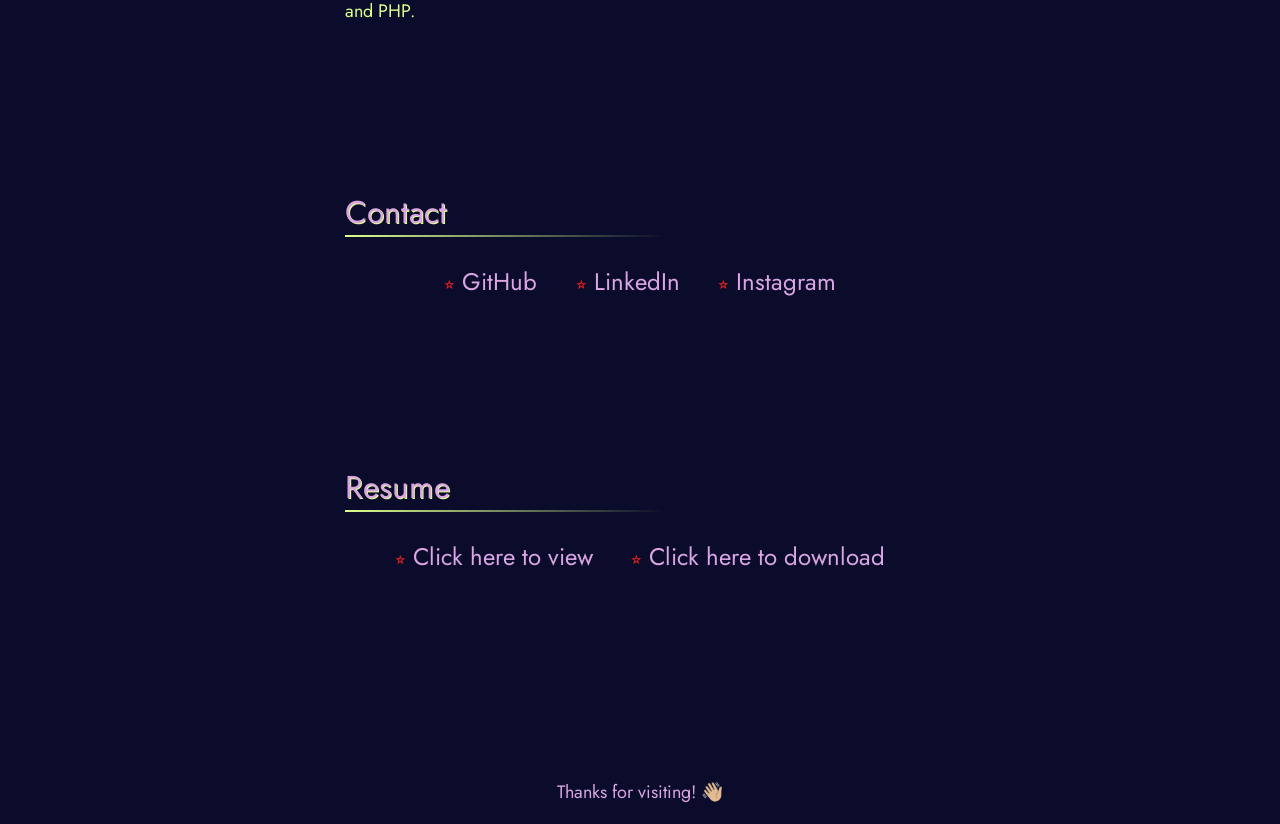
==== commit 61379019: "added svg, added missing em dash" ====
--- a/index.html
+++ b/index.html
@@ -21,8 +21,1658 @@
     </ul>
   </nav>
   <header>
-    <img id="profile-img" src="assets/profile-photos/emojime_wave.png"
-      alt="The memoji version of my head">
+    <!-- <img id="profile-img" src="assets/profile-photos/emojime_wave.png"
+      alt="The memoji version of my head"> -->
+    <svg width="139.1335mm" height="149.80933mm"
+      viewBox="0 0 139.1335 149.80933" version="1.1" id="svg1"
+      xml:space="preserve" inkscape:version="1.4.4 (dcaf3e7, 2026-05-05)"
+      sodipodi:docname="wave-avatar-final.svg"
+      xmlns:inkscape="http://www.inkscape.org/namespaces/inkscape"
+      xmlns:sodipodi="http://sodipodi.sourceforge.net/DTD/sodipodi-0.dtd"
+      xmlns="http://www.w3.org/2000/svg" xmlns:svg="http://www.w3.org/2000/svg">
+      <sodipodi:namedview id="namedview1" pagecolor="#ffffff"
+        bordercolor="#000000" borderopacity="0.25" inkscape:showpageshadow="2"
+        inkscape:pageopacity="0.0" inkscape:pagecheckerboard="0"
+        inkscape:deskcolor="#d1d1d1" inkscape:document-units="mm"
+        inkscape:zoom="0.34052542" inkscape:cx="155.64183"
+        inkscape:cy="85.162512" inkscape:window-width="1083"
+        inkscape:window-height="921" inkscape:window-x="0"
+        inkscape:window-y="33" inkscape:window-maximized="0"
+        inkscape:current-layer="layer1" />
+      <defs id="defs1" />
+      <g inkscape:label="Layer 1" inkscape:groupmode="layer" id="layer1"
+        transform="translate(-33.956421,-147.2644)">
+        <g id="g1"
+          transform="matrix(0.26458333,0,0,0.26458333,19.368195,106.30915)">
+          <path fill="#202021" opacity="1" stroke="none"
+            d="M 381.28455,720.69898 C 351.64578,721 322.29153,721 292.46866,721 c -1.56769,-1.23731 -3.17566,-2.03064 -3.85675,-3.62024 -2.71945,-6.34662 -8.60468,-6.50403 -14.16489,-7.3045 -0.49286,-0.071 -1.14343,-0.14838 -1.45877,0.16436 -5.64438,5.59754 -11.12561,0.95911 -16.02841,-0.94824 -4.98099,-1.93768 -7.07826,-7.46136 -9.95491,-11.94482 -4.70006,-7.32556 -5.33579,-15.8667 -8.26578,-23.68793 -1.06723,-2.84888 -0.86027,-5.89032 -1.74161,-8.79126 -4.18153,-13.76349 -7.37784,-27.79944 -13.61538,-40.94977 -2.00884,-4.23517 -3.6288,-9.87854 0.87912,-14.45892 1.21856,-1.23828 0.38581,-2.83826 0.26463,-4.30371 -0.36719,-4.44031 1.62492,-7.39478 5.47328,-8.2478 3.86359,-0.85645 6.45334,0.89087 7.95772,5.50872 0.63162,1.93885 1.22932,3.8205 3.60165,4.48944 -2.40588,-2.14599 -3.78561,-4.76745 -4.62483,-7.85644 -0.60298,-2.21942 -3.06886,-2.15094 -5.01788,-2.58167 -4.05072,-0.89514 -6.46558,-4.79852 -5.39136,-8.62207 0.7114,-2.5321 2.4012,-4.40472 5.07329,-3.72857 8.57725,2.17029 17.21103,0.36236 25.80423,0.73083 6.91198,0.29651 7.69964,0.92804 7.98132,7.7038 0.5354,12.87677 -2.38589,25.41327 -3.74249,38.10357 -0.49356,4.6175 -1.30283,9.24122 0.83829,14.03089 2.01446,2.60351 3.66531,1.21313 5.34008,0.10052 8.65186,-5.74768 17.5113,-11.16955 26.26627,-16.75525 2.42279,-1.54577 4.72128,-3.10192 8.10251,-2.0097 4.55304,3.9574 6.4794,9.5307 11.33178,14.66553 0.0642,-6.34497 4.23118,-9.26813 7.00577,-13.16968 3.18003,-4.47162 7.34442,-5.55859 12.12577,-5.23645 5.60894,0.37799 7.54531,4.09552 4.96093,9.98236 3.64749,-3.73096 0.66513,-8.33679 3.23819,-11.93408 6.72022,-2.5669 10.39304,-1.1828 13.14661,4.8161 2.20557,4.80511 4.07019,9.75476 5.58816,15.22192 5.42612,12.58258 8.81595,25.48725 13.34507,37.98957 0.5057,1.39599 0.29263,3.16619 1.98208,3.86438 0.4549,-0.88111 0.84629,-1.50831 1.17096,-2.47944 0.10953,-0.46368 0.14768,-0.65185 0.23468,-1.12695 0.14283,-0.87915 0.26755,-1.46625 0.3902,-2.3811 0.18701,-0.97925 0.44223,-1.59717 0.89697,-2.51233 3.43244,-6.89264 5.70002,-13.7572 5.94849,-21.5144 -0.34372,-1.58466 -0.0967,-2.75666 0.49686,-4.21815 0.64044,-1.24139 1.43035,-2.04211 1.40145,-3.53692 0.1392,-1.26373 0.47962,-2.11347 1.15345,-3.20514 3.19946,-3.72974 4.79986,-7.71905 4.93268,-12.66937 0.17681,-1.44318 0.6347,-2.38159 1.50555,-3.57111 2.34906,-2.64752 4.60525,-4.69116 7.98303,-2.87115 3.07657,1.65777 2.66089,4.52484 2.47138,7.44409 -0.60355,9.2984 -4.37397,18.03509 -4.70212,27.38354 -0.0765,2.17835 -1.55792,3.98041 -2.57514,5.88935 -1.99679,3.74719 -3.14181,7.61419 -1.75744,11.94525 0.85306,2.66876 0.24127,5.27221 -1.43949,7.56225 -5.61624,7.65204 -6.86584,16.70697 -8.15371,25.71662 -0.60904,4.26068 -1.01328,8.53076 -3.5856,12.62305 z"
+            id="path2" />
+          <path fill="#1e1e1e" opacity="1" stroke="none"
+            d="m 340.83893,620.66003 c 1.86041,4.58002 0.15124,8.53907 -0.70383,12.55115 -0.23483,1.10193 -0.51459,2.80054 -2.05691,1.92896 -1.7168,-0.97034 -4.42606,-0.47766 -5.17093,-2.51099 -0.73371,-2.00281 1.65411,-1.47876 2.65747,-2.00726 2.99365,-1.57703 2.97369,-3.28485 0.40893,-5.23676 -3.59677,-2.7373 -11.25021,-0.99896 -13.2756,3.04089 -0.59744,1.19172 -0.9816,2.64991 -2.31729,3.12311 -3.93293,1.39344 -4.42169,4.5149 -4.409,8.03949 0.005,1.41925 0.51865,3.31092 -1.29971,3.92096 -1.67539,0.56207 -2.80985,-0.9397 -3.66889,-2.08081 -3.2879,-4.36755 -6.44925,-8.83215 -8.94281,-14.10748 -1.79593,-3.26868 1.16703,-3.44684 1.55368,-3.89246 -11.96054,6.17548 -24.34509,13.80042 -36.16064,22.35108 -1.68408,1.21862 -3.46951,2.78308 -6.17545,1.43249 -3.76242,-4.84491 -2.49786,-10.23572 -2.0487,-15.19232 1.03229,-11.39215 2.76904,-22.72192 4.29419,-34.06702 0.39834,-2.96344 -0.94498,-5.83899 -0.0121,-8.88427 0.52646,-1.71863 -1.3259,-2.02899 -2.68881,-2.026 -5.1611,0.0114 -10.42857,-0.5304 -15.45067,0.33197 -4.32179,0.74206 -8.24249,-0.4137 -12.31972,-0.74769 -1.82013,-0.14904 -3.76649,-2.23693 -4.68486,1.02265 -0.89375,3.17212 0.27071,6.65613 3.14454,6.84332 5.3919,0.35132 7.75518,2.32776 7.99446,7.67371 0.0802,1.79285 2.12999,1.664 3.7003,1.36151 1.37517,-0.26483 2.43225,0.36243 2.45917,1.7583 0.0437,2.26715 -1.09635,4.19629 -2.62864,5.73852 -1.10794,1.11512 -2.22424,0.28089 -2.84838,-0.81225 -1.30051,-2.27777 -3.93921,-3.47211 -3.68961,-7.08862 0.21925,-3.1767 -2.41467,-5.41864 -6.23924,-4.32965 -3.50145,0.99688 -5.15171,3.09161 -3.45087,6.71936 1.43997,3.07135 1.38649,5.44445 -2.30623,6.73608 -0.49124,0.17181 -1.19252,1.25262 -1.08783,1.3963 2.21706,3.04419 0.14755,6.78558 1.84084,10.00287 4.34021,8.24628 6.44894,17.32159 9.4868,26.01575 3.04904,8.72619 3.40391,18.12548 7.60986,26.43762 0.84806,1.67602 0.51479,3.91852 0.89879,5.8659 1.8486,9.37421 7.39502,16.91138 12.40526,24.70588 0.82332,1.28082 2.24953,1.27166 3.59154,1.31561 1.33209,0.0435 2.89462,-0.17694 3.80395,0.86182 2.93152,3.34887 5.39414,3.15936 7.83685,-0.52076 0.38523,-0.58044 1.70838,-1.20593 2.15845,-0.97052 3.76676,1.9704 8.43112,-0.0303 11.84906,2.3805 3.55625,2.50836 6.19379,6.01745 7.08612,10.8883 C 275.97909,721 259.95822,721 243.46866,721 c -4.00134,-4.56494 -5.69757,-10.10181 -7.10344,-15.41913 -3.47739,-13.15216 -6.93755,-26.33624 -10.93012,-39.31055 -2.94455,-9.56866 -5.0453,-19.65936 -11.31007,-28.3872 -1.36368,3.30096 -1.06036,6.70752 -0.69252,10.04199 1.11128,10.07373 2.02159,20.14667 1.72055,30.30402 -0.0801,2.70288 -0.6624,5.27649 -1.3188,7.84088 -0.6064,2.36902 -1.91104,4.44702 -4.58617,4.65326 -2.71394,0.20929 -4.29674,-1.74103 -5.15877,-3.98926 -1.96551,-5.12634 -3.14254,-10.49231 -4.13198,-15.87769 -4.64541,-25.28454 -8.4771,-50.68799 -11.07965,-76.64764 -1.12768,-2.66278 0.16233,-4.52118 1.04199,-6.46228 4.09671,-9.04035 9.14285,-17.55884 14.40196,-26.37146 0.24983,-1.07276 0.48418,-1.75745 1.12617,-2.63886 1.15967,-1.24768 2.43647,-1.91235 3.09864,-3.57617 0.25537,-0.51129 0.37503,-0.70807 0.74304,-1.14667 1.00107,-0.80206 1.76985,-1.32324 3.10135,-1.16827 7.17825,-1.14722 14.10917,-2.07184 20.85409,-3.74597 10.73223,-2.66376 21.74463,-1.56268 32.56934,-2.97534 7.17932,-0.93689 14.45801,-1.70209 21.76736,-0.17322 6.43943,1.34674 10.7334,-3.53461 15.83817,-6.08435 9.5242,-4.75708 16.96396,-12.06787 24.54443,-19.74603 0.58795,-0.6612 1.07279,-0.85083 2.01798,-0.81299 2.74991,1.42505 4.43063,3.49524 6.26578,5.91998 0.87045,3.34851 1.05496,6.34448 0.61517,9.76831 -1.21024,2.6698 -2.96362,4.64179 -3.45819,7.62195 -0.27658,1.09064 -0.6557,1.73718 -1.12415,2.74561 -1.80371,3.55395 -3.57528,6.72174 -4.43988,10.66162 -1.67758,9.23517 -4.36865,17.93432 -3.96686,27.50909 0.007,1.51996 0.14301,2.62586 -0.003,4.14746 0.91919,8.48859 1.14322,16.6217 2.15301,24.69476 0.46891,3.74884 2.45212,5.11383 5.89173,5.38099 3.07028,0.2384 6.45089,-0.42457 8.9234,2.90319 z"
+            id="path3" />
+          <path fill="#1c1c1c" opacity="1" stroke="none"
+            d="m 419.11688,519.67456 c 3.42935,0.77008 5.7103,2.70172 7.84159,4.8028 8.85803,8.73254 17.35424,17.83752 26.8945,25.86413 4.47012,3.76087 9.25775,6.40247 15.12838,7.89569 13.78257,3.50556 28.08094,5.02545 41.68427,10.6529 5.36044,3.39544 10.48227,6.70202 15.84152,9.13024 17.58295,7.96698 21.80444,27.3465 20.12335,42.97083 -1.11633,10.37476 -6.90167,18.97143 -9.65893,28.69989 -3.21118,11.33014 -8.55902,21.97888 -10.901,33.62701 -0.77729,3.86621 -1.64295,7.84827 -4.88221,11.1269 -5.5888,-0.11707 -10.80935,-0.3064 -16.03415,-0.41059 -2.38299,-0.0475 -4.47479,-0.89081 -6.4371,-2.9256 -0.70499,-6.6253 2.00101,-12.28155 3.91483,-17.92956 3.7962,-11.20319 7.22128,-22.41553 7.14587,-34.32581 -0.0551,-8.69537 2.60575,-17.05743 2.51663,-25.74701 -0.10034,-9.78765 -0.3916,-19.30285 -10.22677,-25.11676 -2.84415,-1.68127 -5.13297,-4.19561 -8.21057,-5.61535 -2.43992,-1.12555 -4.45115,-1.30799 -5.96875,1.32208 -1.16645,2.02142 -2.94815,3.17004 -5.2562,3.33588 -3.54199,0.25457 -4.35742,1.99487 -3.72296,5.3775 2.44891,13.0564 5.19327,26.0545 7.58624,39.12305 1.30817,7.14416 2.46991,13.96356 -1.39013,20.81695 -1.95182,3.46539 -0.93451,6.80426 3.06869,8.66449 2.05084,0.95306 3.97263,2.49127 4.12885,4.69757 0.50186,7.08753 3.17089,13.44733 5.89386,19.83374 0.40374,0.9469 0.03,1.96967 -0.45609,3.27527 -0.8678,1.19495 -1.82004,1.50134 -3.2204,1.62927 -1.4707,-0.0625 -2.53839,-0.48706 -3.99743,-0.36877 -2.11335,0.036 -3.87336,0.62573 -6.00611,0.19555 -1.72076,-0.73284 -3.10464,-1.42614 -5.06649,-0.82556 -1.33368,0.002 -2.31315,-0.0156 -3.57447,-0.56738 -4.47442,-6.08276 -5.5271,-12.66455 -4.32327,-19.61487 0.43182,-2.4931 0.80572,-4.78228 -0.0279,-7.31689 -1.15909,-3.52405 -0.56824,-6.97937 1.9963,-9.81232 1.65723,-1.83069 2.16889,-3.88409 -0.22888,-4.89673 -6.29739,-2.65942 -10.10345,-8.60803 -16.11938,-11.60693 -4.48963,-2.23804 -4.9253,-2.13574 -5.02515,2.99719 -0.10974,5.6416 0.43237,11.34503 -1.84512,16.7497 -0.18882,0.44806 -0.29093,1.01165 -0.1846,1.47583 1.77368,7.74365 -2.26508,14.94232 -2.09421,22.53595 0.0467,2.07531 -0.64594,3.95819 -2.24133,5.367 -2.20942,1.95074 -4.85611,1.52173 -6.29535,-1.00958 -0.57862,-1.01764 -1.1626,-2.26984 -1.01316,-3.30554 1.04615,-7.25013 -3.26056,-13.88068 -2.31219,-21.10065 0.24698,-1.88019 -0.0773,-4.13251 -1.56818,-5.05646 -4.81756,-2.98596 -4.87008,-7.5318 -4.75549,-12.27679 0.0156,-0.64319 0.0623,-1.33185 -0.71231,-2.12482 -2.50608,4.78021 -1.43768,10.12372 -2.91974,14.96094 -1.49994,4.89575 -2.23062,10.01642 -3.60422,14.98065 -1.22577,4.42999 -1.3504,9.05396 -2.76022,13.55512 -2.49704,7.9721 -1.96201,16.61364 -4.52179,24.65447 -0.20679,0.64966 -0.0607,1.31635 0.42944,2.26612 0.68595,3.63287 -1.49496,5.45019 -3.90283,7.51477 -0.85727,0.591 -1.52588,0.7774 -2.34137,1.35742 -0.59051,0.44055 -0.95361,0.64429 -1.62482,0.91284 -0.65496,0.26636 -1.0314,0.40875 -1.6477,0.72022 C 405.25,721 404.5,721 403.375,721 c -2.19193,-1.87573 -1.5701,-3.90796 -0.90408,-6.04675 0.94235,-3.026 2.37362,-5.84662 3.52285,-8.78278 4.42756,-11.31177 3.92188,-23.41339 5.88257,-35.11352 0.71241,-4.25129 1.36063,-8.4563 2.73679,-12.60144 1.71206,-5.15687 1.00064,-10.76233 2.16598,-16.10261 0.46808,-2.14489 -1.12066,-3.69818 -3.75,-3.38708 -1.31442,0.15558 -2.66031,0.15112 -3.98697,0.0435 -4.30502,-0.34925 -6.50784,-2.58502 -5.92431,-6.86859 0.56088,-4.11731 0.8392,-8.12561 -0.10974,-12.55207 0.27533,-0.61975 0.42291,-0.8507 0.88012,-1.35254 3.64216,-2.12445 7.44602,-1.4414 11.00043,-2.13513 3.41831,-0.66711 4.6806,-2.12585 5.02408,-5.5025 0.78668,-7.73419 1.04047,-15.52149 2.34515,-23.60443 0.22733,-1.4505 0.40058,-2.50104 0.84058,-3.89673 0.0634,-1.73523 0.36801,-3.01422 0.97845,-4.63074 0.66105,-7.14319 -0.38406,-13.86877 -0.29229,-20.61523 0.0251,-1.84119 -0.34635,-3.61762 -1.06046,-5.73297 -0.18991,-1.16626 -0.25513,-1.94757 -0.33249,-3.09845 -0.12237,-7.56378 -2.90133,-13.75031 -7.28192,-19.29438 -1.21197,-1.53387 -2.90625,-2.74011 -2.96417,-5.31872 1.33096,-3.20496 3.34088,-4.99353 6.97131,-4.73224 z"
+            id="path4" />
+          <path fill="#1c1c1c" opacity="1" stroke="none"
+            d="m 189.40024,592.58905 c 3.12544,5.21008 2.66037,11.04797 3.42094,16.59241 3.02391,22.04345 5.73944,44.12927 10.27939,65.93231 0.74344,3.57043 1.68201,7.1214 2.85216,10.57226 0.53346,1.57319 1.01007,4.02808 3.39979,3.63953 1.81029,-0.29437 2.19701,-2.328 2.52719,-3.96899 1.59124,-7.90778 1.12993,-15.8277 0.61481,-23.82953 -0.5616,-8.72382 -2.9268,-17.46399 -0.49455,-26.26563 0.35222,-1.27447 0.29603,-3.08215 1.70354,-3.32971 1.94715,-0.34247 2.14164,1.77912 2.67828,3.03259 7.45459,17.41218 12.86671,35.47962 17.69615,53.7771 2.27281,8.61103 4.00096,17.47089 8.05457,25.54926 0.93979,1.87286 0.86712,3.8706 0.8674,6.28937 C 224.64577,721 206.29155,721 187.46866,721 c -2.46901,-1.63391 -2.40746,-4.04993 -1.85904,-5.9892 2.08876,-7.38635 -0.25148,-14.42529 -1.39505,-21.51458 -0.93068,-5.76954 -0.84245,-11.51014 -0.71239,-17.27765 0.0417,-1.84949 0.32341,-3.65131 -1.3063,-5.51032 -2.15442,-2.22815 -3.72222,-4.24921 -2.74105,-7.55652 0.86913,-0.97973 1.66056,-1.20843 2.94101,-1.12201 1.45484,0.47339 2.14383,1.23859 2.7818,2.55658 4.68398,4.36304 6.18759,9.96509 8.02693,15.39685 0.0254,0.0751 0.32405,0.11963 0.46405,0.0768 0.14107,-0.0433 0.24329,-0.21338 0.42318,-0.62427 0.45129,-3.18408 -0.4688,-5.84253 -1.4954,-8.85767 -1.03456,-2.49652 -1.82316,-4.67505 -2.11457,-7.40912 -1.39406,-4.26031 -2.83582,-8.10229 -2.74012,-12.70282 -0.12094,-5.82165 -2.40298,-10.70745 -3.70791,-15.83215 -2.35153,-9.23486 -1.87573,-18.77692 -3.03777,-28.5509 0.74234,-5.90619 4.51929,-9.60852 8.40421,-13.49396 z"
+            id="path5" />
+          <path fill="#202021" opacity="1" stroke="none"
+            d="m 180.06412,662.71637 c 0.18565,2.40295 1.3939,4.05206 2.76722,5.99335 1.21279,4.04193 0.39038,7.83246 0.41451,11.6062 0.054,8.45038 2.17427,16.64899 3.05804,24.98919 0.54567,5.1496 0.50156,10.47303 -2.97989,15.39869 C 168.31244,721 153.62488,721 138.46866,721 c -3.34697,-2.78888 -1.30731,-5.96655 -1.09203,-9.41596 0.59764,-2.09057 0.5208,-3.85449 1.10132,-5.94055 2.28037,-4.64703 1.38213,-9.203 1.50592,-13.64441 0.15274,-5.4801 -0.16351,-10.96667 0.28703,-16.83416 7.21694,-6.78156 12.50963,-14.49848 17.01189,-22.87232 2.2464,-4.17822 6.68048,-6.36786 10.15129,-9.35919 2.52934,-2.17993 4.41181,0.53626 5.63626,2.7403 -2.42311,-6.53638 -0.0221,-13.06257 0.71053,-19.58551 0.30551,-2.72004 1.72938,-5.93872 5.27785,-5.56202 3.34756,0.35535 3.6902,3.85901 3.74858,6.28083 0.19815,8.22021 4.14886,15.21539 6.94548,22.93219 -0.45209,4.54803 1.99046,8.31854 2.24087,12.85467 -1.9144,2.68622 -4.20675,4.16852 -7.6691,3.6228 -0.62591,-1.00707 -0.9279,-1.79748 -1.27752,-2.90228 -0.9831,-0.60858 -1.52001,-2.91815 -2.98291,-0.59802 z"
+            id="path6" />
+          <path fill="#161616" opacity="1" stroke="none"
+            d="m 520.8335,694.79059 c 3.69708,-15.86151 8.99084,-30.84497 13.9848,-45.9458 3.15069,-9.5271 8.68103,-18.14374 9.74316,-28.52789 1.37482,-13.44111 -2.43139,-33.16999 -18.53131,-40.04981 -5.4563,-2.33167 -9.92181,-6.98187 -14.94015,-10.89343 7.74215,2.42462 15.84445,5.14795 22.52883,9.82544 6.67261,4.66925 11.66614,11.66644 15.56061,19.03857 12.27106,23.22931 16.08545,49.09351 22.8628,74.03326 4.26861,15.70813 7.39575,31.63086 8.95324,48.28827 C 577.96942,721 574.93878,721 571.4541,721 c -1.91339,-1.29218 -2.42718,-2.92065 -2.57696,-4.85785 -1.16584,-15.07495 -6.68396,-29.29364 -8.38605,-44.8551 -4.53534,5.28619 -7.49481,10.13885 -7.67377,16.88092 -0.17999,6.78113 -2.29492,13.41974 -6.4715,19.09174 -1.6311,2.21527 -3.59887,4.31396 -6.61639,3.3684 -2.9787,-0.93329 -2.60754,-3.83203 -2.86017,-6.30444 -0.91693,-8.97376 1.50336,-17.5072 3.67157,-26.00195 1.68274,-6.59278 3.04389,-13.26856 4.98255,-19.79883 1.38299,-4.65863 1.25158,-9.40253 0.31665,-13.94403 -6.32715,14.20471 -10.94281,29.31933 -16.60181,44.03906 -1.2934,3.36432 -2.25952,7.17841 -7.35956,7.19629 -0.57312,-0.29877 -0.77539,-0.46686 -1.04516,-1.02362 z"
+            id="path7" />
+          <path fill="#1f2020" opacity="1" stroke="none"
+            d="m 403.79687,618.84265 c 2.20856,4.30542 2.26627,8.13599 1.39905,12.48389 -1.03592,5.1936 1.54489,6.72107 7.29471,5.55365 1.64407,-0.3338 3.48126,-2.94031 4.83139,-0.83234 1.44983,2.26367 2.58066,5.104 2.0697,8.0188 -2.34451,13.37537 -5.89935,26.51813 -6.60617,40.20404 -0.65136,12.61176 -4.95895,24.39417 -9.76651,36.34955 C 395.97903,721 388.9581,721 381.46857,721 c -0.0918,-11.08124 2.20745,-21.83008 5.34393,-32.40588 0.59409,-2.00324 1.12424,-4.25312 2.86612,-5.71918 3.22845,-2.71729 3.51739,-5.41992 2.00327,-9.60071 -1.44419,-3.98773 0.38037,-8.50897 2.93295,-12.1261 1.82928,-2.59204 2.49673,-5.30768 2.41055,-8.40716 -0.18643,-6.706 3.80576,-12.63544 3.71121,-19.36304 -0.0181,-1.28461 0.64212,-2.56671 0.88269,-3.86975 0.38953,-2.11011 1.07517,-4.43634 -1.15918,-5.90088 -2.73929,-1.79553 -4.10705,0.75397 -6.11758,2.28223 -2.40936,-2.25153 -1.7782,-4.66211 0.22482,-6.3963 2.58374,-2.23694 5.6622,-3.35407 9.22952,-0.65058 z"
+            id="path8" />
+          <path fill="#1c1c1c" opacity="1" stroke="none"
+            d="m 520.83838,695.32739 c 4.24365,-0.21356 4.92273,-3.55865 5.92102,-6.24469 4.39954,-11.83795 8.54419,-23.77087 12.96991,-35.59875 2.0039,-5.35553 4.44775,-10.54651 7.29449,-15.7254 0.8158,7.31671 2.70764,14.39886 0.6576,21.82281 -3.00458,10.88043 -5.6471,21.86511 -8.23224,32.85522 -1.11212,4.72779 -0.29376,9.61744 -0.41516,14.43183 -0.0249,0.98462 -0.0146,2.29333 1.18426,2.41937 0.85657,0.09 2.07495,-0.38916 2.6463,-1.04034 1.30353,-1.48584 2.50049,-3.13526 3.39972,-4.8927 2.836,-5.54285 4.59119,-11.48102 4.63361,-17.69281 0.0267,-3.89972 1.02643,-7.19098 3.41803,-10.12744 1.68988,-2.07477 3.15991,-4.26356 4.30102,-6.69196 0.55085,-1.17236 1.14978,-2.66644 2.86139,-2.14728 1.29193,0.39197 1.45496,1.71948 1.47449,2.9079 0.22339,13.60217 5.50421,26.26062 7.42071,39.55798 0.52857,3.66712 0.47352,7.27912 0.62647,11.37964 C 559.97913,721 548.95819,721 537.46863,721 c -4.47089,-1.79926 -6.00757,-5.55866 -7.41028,-9.22736 -1.68787,-4.41449 -4.08917,-8.24298 -7.83759,-11.66754 -1.26385,-1.47668 -1.84094,-2.83356 -1.38238,-4.77771 z"
+            id="path9" />
+          <path fill="#21986b" opacity="1" stroke="none"
+            d="m 406.67426,720.35718 c 0.37634,-0.53528 0.66116,-0.80475 1.18548,-1.245 0.68906,-0.63916 1.14172,-1.10455 1.84369,-1.77978 1.89795,-2.03522 3.56152,-3.84589 5.35571,-5.9635 0.59513,-5.01966 4.66886,-6.54438 7.82251,-8.71698 13.22193,-9.10895 28.55298,-11.93891 44.34351,-14.48871 1.57324,-0.10602 2.7688,-0.20258 4.29346,-0.66229 1.73858,-0.31012 2.99792,-0.0421 4.51397,0.93743 4.48123,0.81342 5.77674,3.79676 4.83414,7.12281 -1.991,7.02508 -3.8794,14.03265 -4.67395,21.30932 -0.17282,1.58264 -1.2529,2.67762 -2.86734,3.83643 C 451.31244,721 429.62488,721 407.46866,721 c -0.60773,-0.12567 -0.74683,-0.25128 -0.7944,-0.64282 z"
+            id="path10" />
+          <path fill="#1e8b62" opacity="1" stroke="none"
+            d="m 473.46866,721 c 2.09128,-8.21368 1.2431,-17.16687 5.19382,-25.13733 1.03051,-2.07904 1.04516,-5.02753 -2.37052,-6.55048 -0.42123,-0.39471 -0.56882,-0.557 -0.48111,-0.94927 1.28156,-0.21717 2.32788,-0.20423 3.76386,-0.2417 1.52066,-0.10376 2.65338,-0.19696 4.08804,0.21551 2.358,0.0754 4.397,0.0335 6.82132,-0.0366 0.98285,-0.17542 1.55002,-0.12799 2.29187,0.42706 1.28802,0.2425 2.35239,0.29187 3.81662,0.32752 1.05179,-0.0874 1.59705,0.12597 2.21353,0.85547 3.8989,2.24627 7.89002,2.55011 12.05188,2.46405 3.15003,-0.0651 6.57361,-1.05243 9.63232,1.7575 0.2757,0.27014 0.34876,0.59565 0.44489,0.73206 0.74683,1.10321 1.39764,2.06989 2.10065,3.32495 1.25635,2.86609 1.19012,5.23523 -0.26618,7.85413 -1.83599,3.30182 -3.841,6.62506 -3.89337,10.65405 -0.0206,1.58313 -1.15167,2.70959 -2.58697,4.01025 C 501.97909,721 487.95822,721 473.46866,721 Z"
+            id="path11" />
+          <path fill="#b68374" opacity="1" stroke="none"
+            d="m 94.511856,645.24487 c -1.148094,-3.76605 0.895577,-7.04614 0.719017,-10.86603 0.437233,-0.75775 0.873718,-1.05554 1.789147,-1.28179 7.99601,0.88977 15.17828,3.27728 20.67906,8.61468 7.40381,7.18384 13.69098,15.28278 13.75685,26.39057 0.0146,2.45922 1.14685,4.47174 1.89331,7.07897 0.25121,3.7793 0.0861,7.15693 0.19211,10.9585 0.0764,1.87024 0.39781,3.26477 0.86971,5.07739 0.3769,6.0481 -0.0872,11.66364 0.0889,17.71534 0.0378,3.00958 -0.15573,5.59948 0.68105,8.54046 0.16531,1.32446 -0.0652,2.14148 -0.90234,3.19385 C 131.62944,721 129.2589,721 126.44417,721 c -2.62095,-1.92371 -3.39638,-4.55084 -3.14723,-7.20844 0.97648,-10.41613 1.25747,-20.70184 0.17925,-31.23547 -0.82453,-8.05524 -1.95191,-16.02307 -3.08823,-24.02154 -0.47664,-3.35511 -1.87407,-6.06177 -4.11372,-8.27814 -3.78486,-3.74542 -7.92974,-7.06586 -13.82192,-7.94434 -1.99624,-0.17212 -3.1031,0.52356 -3.970272,1.89954 -0.853271,1.35382 -2.090797,1.99786 -3.970192,1.03326 z"
+            id="path12" />
+          <path fill="#d8ad9c" opacity="1" stroke="none"
+            d="M 114.30178,720.68018 C 108.97791,721 103.95582,721 98.466858,721 c -2.411087,-1.59314 -1.884529,-3.82416 -2.00972,-6.34326 -0.119965,-1.34808 -0.207703,-2.24506 0.224289,-3.53894 0.779182,-1.34357 1.793159,-2.06079 1.759529,-3.34027 -0.157783,-6.00165 0.646134,-12.03089 -0.640571,-18.42127 -0.345444,-2.17645 -0.335534,-3.93493 0.01136,-6.11828 1.140197,-1.94635 1.83448,-3.59784 2.450855,-5.32727 0.6781,-1.90253 1.81622,-3.65162 4.12038,-3.83161 2.46407,-0.1925 3.99844,1.34564 5.14645,3.27503 1.70519,2.86578 2.82623,6.11364 3.5069,9.23419 1.34294,6.1568 4.34882,12.14508 2.18006,18.87701 -0.94742,2.9408 0.45661,6.20105 0.70497,9.32282 0.15618,1.96301 0.37768,4.01452 -1.61958,5.89203 z"
+            id="path13" />
+          <path fill="#cfa192" opacity="1" stroke="none"
+            d="m 114.39999,721 c 0.39298,-7.0553 -0.98861,-14.07495 -0.85528,-21.16895 0.14076,-7.48962 -2.86157,-15.08325 -6.21184,-22.11181 -0.57191,-1.19977 -1.26127,-2.55737 -2.85251,-2.32611 -1.61043,0.23407 -1.67363,1.88031 -2.10036,3.07696 -0.59034,1.65546 -0.41514,3.74176 -3.018222,4.45648 -1.218338,0.1988 -2.023445,0.0538 -3.012809,-0.79473 -1.194901,-4.15302 -0.609559,-8.0329 -0.492539,-12.2995 1.635414,-3.72742 3.127464,-7.02155 3.803108,-10.66858 0.740322,-3.99603 4.104072,-6.90521 7.542102,-6.75446 4.00558,0.17554 5.86805,2.90991 6.67473,6.36347 1.62192,6.94378 3.82415,13.78906 3.38521,21.09961 -0.22209,3.69891 1.09014,7.22027 2.1707,10.71575 1.19967,3.88086 1.83307,7.76563 0.69457,11.7699 -1.19952,4.21887 -1.26249,8.47467 -0.6718,12.80731 0.23668,1.73609 0.74183,3.68427 -1.15746,5.51197 C 116.93333,721 115.86666,721 114.39999,721 Z"
+            id="path14" />
+          <path fill="#cb9c8c" opacity="1" stroke="none"
+            d="m 118.39999,721 c -0.62897,-7.75623 -2.17615,-15.55225 0.30681,-23.22949 0.0957,-0.29602 0.0704,-0.6919 -0.0423,-0.98615 -4.64071,-12.11792 -2.90117,-25.40277 -6.89239,-37.62909 -0.70163,-2.14941 -1.141,-4.85614 -4.10793,-5.01336 -3.39436,-0.18 -5.0214,2.3385 -6.11704,5.0191 -1.41994,3.47394 -1.73185,7.36023 -4.178849,10.72333 -1.394775,-0.58704 -1.903328,-1.70636 -1.635826,-2.83692 1.431443,-6.04956 -0.107719,-12.40405 2.135918,-18.78668 7.685817,-6.12567 7.760847,-5.41632 15.049247,-0.3891 7.00439,4.83142 7.88958,11.79755 8.61784,18.69446 1.07816,10.21051 2.99643,20.34387 3.03743,30.68341 0.0283,7.14325 -2.54715,14.11713 -1.15613,21.32007 0.11925,0.61743 -0.41693,1.2384 -1.12795,2.09711 C 120.93333,721 119.86666,721 118.39999,721 Z"
+            id="path15" />
+          <path fill="#c49282" opacity="1" stroke="none"
+            d="m 122.39999,721 c -2.13593,-7.27399 -0.54332,-14.32666 0.39873,-21.56256 1.46649,-11.2641 -3.02442,-22.15704 -3.59307,-33.36792 -0.0578,-1.13879 -0.87167,-2.30408 -0.73079,-3.37787 1.13481,-8.64966 -6.32689,-11.57049 -10.832,-16.44098 -1.16179,-1.25604 -2.61339,-1.38049 -4.00783,-0.25555 -1.16542,0.94018 -2.27164,1.96551 -4.269048,1.98578 -2.681778,-2.97406 -1.160629,-5.39063 1.215878,-7.87281 14.45849,2.2024 21.41537,9.8678 23.42555,24.3609 1.97697,14.2536 2.03526,28.56232 1.97712,42.88929 -0.0173,4.26971 -0.88338,8.53845 0.0159,13.22479 C 124.93333,721 123.86666,721 122.39999,721 Z"
+            id="path16" />
+          <path fill="#bc8e80" opacity="1" stroke="none"
+            d="m 100.7494,639.78003 c -1.490481,2.30304 -2.008281,4.74939 -1.750468,7.81433 -0.657677,7.45618 -1.316116,14.50922 -1.970139,21.99024 0.141693,4.15258 0.594963,7.87805 -0.02325,12.00707 1.461433,2.08899 0.837196,4.14222 1.019661,6.4668 0.0649,1.22363 0.342811,1.99701 0.39846,3.1955 -0.887298,4.57373 -0.883552,8.77215 -0.140487,13.34918 0.214325,2.13763 0.41249,3.91046 -0.190026,6.02728 -0.10202,1.11585 -0.105766,1.86328 -0.110397,2.98432 -1.924988,2.14105 -0.722748,5.57891 -3.734764,7.14135 C 92.933327,721 91.866661,721 90.399994,721 c -7.1e-4,-12.74609 2.880707,-25.28644 2.831566,-38.53198 1.623337,-6.57111 0.646988,-12.84345 1.099396,-19.03492 0.354019,-4.84509 1.407104,-9.77874 0.103401,-15.06701 -0.249382,-1.1239 -0.291008,-1.87177 -0.250923,-2.98682 2.23973,-0.34851 3.145134,-1.71838 3.651702,-3.55847 0.369896,-1.34363 0.432709,-3.0885 2.914264,-2.04077 z"
+            id="path17" />
+          <path fill="#21986b" opacity="1" stroke="none"
+            d="m 516.46851,721 c -0.69013,-8.06103 4.13372,-14.4834 6.59619,-22.10168 6.44348,3.31182 7.58337,10.458 10.80493,16.25866 0.961,1.73029 1.92438,3.45923 3.00854,5.51593 C 530.31238,721 523.62469,721 516.46851,721 Z"
+            id="path18" />
+          <path fill="#1e1e1e" opacity="1" stroke="none"
+            d="m 183.39999,721 c 2.44138,-9.60974 1.47315,-19.23541 -0.38743,-28.83478 -1.44843,-7.47296 -2.34017,-14.92346 -0.17119,-22.79913 2.22375,1.82428 2.7101,4.22693 2.38933,7.33856 -0.76723,7.44281 -0.26038,14.87634 1.64468,22.1933 1.83003,7.02881 0.51254,14.13257 0.1246,21.65375 C 185.93333,721 184.86665,721 183.39999,721 Z"
+            id="path19" />
+          <path fill="#a4766a" opacity="1" stroke="none"
+            d="m 133.25812,710.25842 c -0.23511,-6.28082 -0.24524,-12.30139 -0.25403,-18.79016 0.19974,-0.66235 0.39809,-0.85644 0.98459,-1.20569 1.88164,-0.38195 3.10626,0.26721 4.56529,1.36231 0.86374,1.31134 1.01427,2.39038 0.82954,3.91028 -2.84463,5.05853 -2.16172,9.88012 -0.61967,15.09484 -0.29991,3.42988 -0.69115,6.50055 -0.92311,9.97065 C 136.93333,721 135.86665,721 134.39999,721 c -0.39647,-0.7522 -0.39296,-1.50433 -0.38659,-2.63257 -0.24736,-2.86181 0.49489,-5.41833 -0.75528,-8.10901 z"
+            id="path20" />
+          <path fill="#cb9c8c" opacity="1" stroke="none"
+            d="m 94.399994,721 c 0.399177,-2.42218 0.35363,-5.25592 3.251617,-6.91394 0.339913,1.94763 0.349579,3.99286 0.353813,6.47607 C 96.933327,721 95.866661,721 94.399994,721 Z"
+            id="path21" />
+          <path fill="#3b3737" opacity="1" stroke="none"
+            d="m 406.59427,720.19934 c 0.17148,-0.10797 0.29764,0.34399 0.35168,0.57233 C 407,721 406.5,721 406.25,721 c -0.1705,-0.26843 -0.0296,-0.49933 0.34427,-0.80066 z"
+            id="path22" />
+          <path fill="#2e2421" opacity="1" stroke="none"
+            d="m 292.77429,178.16692 c 9.14743,-8.61301 20.3252,-12.68625 31.69672,-16.21331 13.1893,-4.09092 26.79468,-5.75111 41.04071,-5.9956 3.93136,0.27084 7.39718,0.54629 10.89398,0.59913 4.56009,0.0689 8.92804,1.34232 12.71674,3.88388 3.77636,2.53328 7.47287,4.97408 12.27725,4.7441 0.48147,-0.0231 1.05734,0.10339 1.42886,0.3959 6.51248,5.12743 15.00211,7.59748 20.11295,14.53861 2.52874,3.43432 3.6954,7.69771 5.53253,11.54706 1.71445,3.59227 -2.71478,4.71821 -4.27444,6.80111 2.88018,-2.26455 5.59539,-1.89994 7.49209,1.4101 1.07306,1.87273 2.66223,2.83703 4.31003,3.96271 4.0907,2.79452 4.91775,6.15344 2.22034,10.21432 -1.16111,1.74806 -1.37891,3.03726 -0.60251,4.96321 0.97647,2.42229 0.068,4.62995 -2.04285,6.13208 -2.09348,1.48976 -3.93881,0.21796 -5.35693,-1.14355 -1.93515,-1.85794 -3.97635,-1.77814 -6.41892,-1.56677 -4.8836,0.42257 -9.87677,-0.50026 -15.02334,1.32615 -4.05903,0.15091 -7.74512,-0.7866 -11.80832,0.14014 -1.12143,0.33276 -1.85556,0.24457 -2.87549,-0.21149 -1.11444,-0.8388 -1.96912,-1.32457 -3.39154,-0.71216 -0.81635,0.12447 -1.29611,0.10115 -2.14252,-0.0857 -3.10461,-2.06202 -6.28879,-1.09729 -9.12854,-0.98117 -7.67224,0.31377 -15.43515,-0.34494 -22.97122,0.64621 -4.42792,0.58237 -9.33118,0.12049 -13.48706,2.66645 -0.82581,0.50589 -1.81507,0.76158 -2.85642,0.77472 -12.07956,0.15222 -23.68038,2.46397 -35.13049,6.47972 -7.23816,2.53851 -14.63171,4.3625 -20.67993,9.40809 -0.89407,0.74584 -2.09491,1.01694 -3.306,0.88366 -5.64609,-0.62136 -10.88269,-8.2185 -9.19037,-13.62824 0.66101,-2.11298 1.29569,-4.23184 0.94815,-6.34717 -0.77948,-4.74455 -0.30954,-9.56126 1.40668,-13.73248 3.27356,-7.95647 1.88901,-18.0325 10.42856,-23.66762 1.9248,-1.27016 3.91214,-2.54338 5.12265,-5.13098 0.25686,-0.30742 0.28903,-0.27872 0.27038,-0.28619 0.77951,-0.6491 1.83585,-0.86464 2.78827,-1.81491 z"
+            id="path23" />
+          <path fill="#2a211e" opacity="1" stroke="none"
+            d="m 289.62964,180.02713 c 0.66873,3.35895 -0.75195,5.35956 -4.01325,6.82408 -4.55243,2.04434 -6.66149,6.89433 -5.88821,11.89851 0.20727,1.34154 0.5177,2.78037 -0.30634,3.8835 -4.55557,6.09829 -4.7435,13.09676 -4.44265,20.24512 0.10434,2.47875 -0.0379,4.85668 -1.2302,7.25845 -1.38223,2.7845 -1.09137,5.44841 2.42325,6.91098 2.64469,1.10056 9.00684,0.9302 11.81803,-0.52494 11.17727,-5.78563 23.30462,-8.27106 35.55383,-10.56649 10.61252,-1.98869 21.59845,-1.78534 31.9068,-5.472 2.34344,-0.8381 4.51931,0.53368 6.99572,0.37513 8.6991,-0.55697 17.5611,-1.98265 26.40787,0.77693 -0.63095,1.87626 -2.33072,2.32844 -3.80456,3.65994 -5.63507,1.23807 -10.97715,0.80011 -16.28241,0.83267 -16.03137,0.0985 -31.81314,2.26801 -47.47977,5.43308 -8.40903,1.69887 -16.01202,5.52334 -23.92721,9.55333 -6.84238,3.09686 -11.42289,8.24405 -16.11591,13.81231 -2.9401,3.77057 -3.98361,7.95923 -5.00342,12.10593 -1.30026,5.28726 -2.91464,10.48319 -4.42767,16.10837 -2.66309,6.64535 -3.06363,13.56958 -6.13031,20.10098 -1.90491,10.05832 -5.35208,19.35703 -6.8624,29.10916 -0.17819,1.15048 -0.75217,2.1706 -1.79819,3.34482 -2.08394,1.22742 -3.26881,0.21185 -3.95349,-1.18246 -4.46861,-9.10001 -9.29576,-18.02448 -13.40915,-27.29767 -0.19476,-0.43906 -0.008,-0.98511 0.23105,-1.84119 0.17844,-20.84769 1.28418,-41.30429 7.21274,-60.98297 5.95077,-19.75238 15.70291,-37.71899 29.99908,-52.81755 3.80802,-4.0217 6.52515,-9.37216 12.52677,-11.54802 z"
+            id="path24" />
+          <path fill="#281f1d" opacity="1" stroke="none"
+            d="m 433.75604,168.17944 c 11.88889,4.52744 21.77072,11.57633 30.74204,20.52065 13.3699,13.32969 21.52514,29.67573 29.47378,46.29733 1.54035,3.22109 2.24356,6.58029 2.05466,10.56932 -0.45557,2.70502 -0.71146,5.03935 -1.48142,7.23145 -1.1763,3.34881 -1.02175,7.02401 0.58253,9.68896 2.54669,4.23053 3.33129,7.57059 -0.38972,11.4083 -0.86672,0.89395 -0.76119,2.96548 -0.18041,4.3461 1.50067,3.56732 1.19689,7.14944 0.44488,10.75662 -1.37949,6.61694 0.56158,13.18649 0.2337,19.80343 -0.13907,2.80723 0.1413,5.57361 -0.81652,8.33097 -1.06873,3.07684 -0.0208,5.86737 2.00323,8.69305 0.30515,0.48755 0.39975,0.69782 0.5611,1.24549 -0.01,1.82037 -0.81812,3.30398 0.15515,5.13165 -0.44583,3.23553 -0.13416,6.38229 -2.80518,8.92944 -0.59637,0.26816 -0.85608,0.32944 -1.51507,0.33277 -1.67887,-0.62586 -2.56272,-1.68155 -3.76081,-2.96582 -0.28665,-0.61866 -0.36081,-0.88331 -0.484,-1.5564 -2.38254,-13.05329 -4.83234,-25.67825 -7.97098,-38.14841 -1.03775,-4.1232 0.1885,-8.67642 -2.71488,-12.77255 -3.1824,-8.56131 -3.94571,-17.37698 -6.91891,-25.60907 -0.33414,-0.9252 -0.48523,-1.92505 -1.43982,-2.94373 -2.74835,-3.56315 -4.92041,-7.11357 -8.10672,-10.29509 -5.60715,-4.39048 -11.26096,-8.0323 -17.88226,-10.75965 -5.39072,-1.95736 -10.50831,-3.60592 -16.01548,-5.25174 -3.8678,0.16777 -7.12893,-0.70197 -10.65671,-2.20713 -1.78951,-0.0353 -2.98614,-0.50274 -4.15014,-1.85231 -0.65738,-3.47294 1.39874,-5.05427 3.84946,-4.55003 5.42471,1.11616 11.43753,-0.61772 16.30017,3.21437 1.62744,1.2825 3.56762,0.50917 5.31744,0.6797 5.9541,0.58019 11.64645,2.10958 17.3385,4.54413 0.11295,-7.49924 -1.37097,-14.22121 -2.05002,-21.02045 -0.22003,-2.20297 -1.43121,-3.97953 -3.10156,-5.52172 -2.42563,-2.23954 -3.62503,-5.20919 -3.8154,-8.4397 -0.24246,-4.11452 2.17407,-5.54674 6.38922,-4.00844 -0.58328,-0.77046 -1.79852,-1.04111 -2.08288,-1.90434 -2.7529,-8.35567 -9.69983,-12.83625 -16.19254,-17.75609 -1.30423,-0.98831 -1.93579,-2.27158 -0.91443,-4.16106 z"
+            id="path25" />
+          <path fill="#d5a594" opacity="1" stroke="none"
+            d="m 83.128296,531.26831 c 0.13739,-0.82806 0.267105,-1.39087 0.648689,-2.10333 1.547356,-1.92053 2.775894,-3.78766 5.760552,-3.6684 2.273819,1.00775 3.864883,0.10877 5.533935,-0.6521 5.567898,-2.53821 11.434758,-2.78338 17.742038,-1.95398 3.9262,3.56604 0.55168,5.26239 -1.77206,7.60675 2.38044,1.69196 5.22852,2.99219 7.61512,3.11158 10.81194,0.54089 22.18654,4.81024 31.87997,-4.22412 2.51978,-2.34846 3.43164,-5.13288 4.3946,-8.10199 0.82156,-2.53315 1.42007,-5.32099 5.44636,-4.48468 1.47089,1.5675 1.65961,3.16644 1.47878,5.25225 -0.45168,1.41419 -0.9224,2.39246 -1.0602,3.87885 0.13965,2.09338 -0.48183,3.54004 -1.66977,5.18536 -0.68329,0.79712 -1.35361,1.07575 -1.76625,1.55725 -5.87006,6.85004 -12.81221,10.60187 -22.26213,9.04395 -3.75719,-0.61945 -7.0556,2.61505 -10.98842,2.86511 -3.449,0.2193 -6.6121,0.16144 -9.37954,-2.21063 -2.00326,-1.7171 -3.8679,-1.23529 -5.81672,0.32635 -6.99669,5.60682 -10.537823,13.56458 -14.575832,21.18457 -1.17157,2.21094 0.6847,2.74402 2.097633,2.88501 4.153849,0.41455 7.498009,2.16083 10.688229,4.84748 2.72368,2.29364 5.785,1.09954 7.045,-1.8396 2.09813,-4.89417 5.75233,-6.51026 10.42587,-8.65613 5.52607,-2.53735 11.37254,-3.17706 17.16146,-5.55231 1.11257,-0.38666 1.88509,-0.4212 3.06501,-0.24255 3.33712,0.30334 6.34787,-0.0931 9.59236,1.0824 0.92631,0.14202 1.44739,0.25299 2.30614,0.59887 0.74392,0.52515 1.06326,0.92127 1.42675,1.72461 0.34772,3.72705 0.94023,6.95233 4.25766,9.23535 0.99591,0.26294 1.60801,0.56403 2.42815,1.2107 0.36591,0.45538 0.47708,0.66528 0.61487,1.23266 -0.0503,0.58466 -0.12712,0.81195 -0.42598,1.32282 -1.01384,0.8305 -1.7341,1.47033 -2.83634,2.20331 -0.56521,0.2246 -0.80066,0.28833 -1.39975,0.37548 -3.58273,-0.3233 -5.07917,-2.76019 -6.68118,-5.11621 -3.0056,-4.4201 -9.71165,-6.95117 -14.80305,-5.67944 -2.4178,0.60388 -4.24994,1.84125 -5.0076,4.33777 -0.38629,1.27283 -0.81674,2.52771 -1.33907,3.75354 -3.073,7.21204 -1.44455,12.84643 5.11057,17.39215 1.50221,1.04175 3.18748,1.888 4.41585,3.22851 4.72906,5.16102 10.402,4.34846 16.07818,2.45252 3.13117,-1.04584 5.95113,-2.8584 8.52916,-5.0492 2.23908,-1.90271 4.53659,-3.9215 8.07745,-3.76239 1.34029,6.02015 -3.12298,8.72181 -6.53936,11.77076 -8.3545,7.45599 -18.86128,7.0581 -29.08991,7.28222 -2.94467,0.0646 -5.30366,-1.755 -7.41229,-3.72479 -0.73317,-0.68493 -1.18619,-1.62842 -1.93614,-2.27545 -1.91832,-1.65497 -3.29635,-5.01361 -6.36255,-3.7807 -2.72511,1.09564 -1.22259,4.08557 -1.23771,6.29626 -0.0762,11.13831 -5.64807,14.34082 -16.30212,10.84412 -8.45834,-2.77606 -14.644543,-8.16156 -20.923863,-13.85718 -2.609176,-2.36664 -2.589416,-5.62018 -3.684028,-8.49627 -2.388344,-6.27534 -5.545731,-12.14075 -6.517784,-19.10377 -0.642029,-4.59893 -3.992981,-9.03314 -8.20092,-12.63653 -2.320855,-4.05054 -2.745034,-8.20471 -2.975266,-12.75494 0.787109,-1.39911 1.764076,-1.82435 3.265778,-1.99146 3.732513,2.20142 3.835403,6.25061 5.647056,9.32404 4.049774,6.87036 6.167572,7.48144 12.152863,2.15204 4.642288,-4.13361 6.795883,-9.68152 7.821396,-15.69031 0.190193,-1.11432 0.340263,-2.45301 -1.085739,-2.96961 -1.208939,-0.43798 -1.747391,0.63251 -2.346688,1.38605 -2.858001,3.59363 -6.168869,4.92401 -10.569511,1.84308 -0.676598,-1.27326 -0.481453,-2.22565 0.110893,-3.47388 0.63253,-0.83526 1.18441,-1.23388 1.988045,-1.79529 0.533447,-0.40545 0.817886,-0.64477 1.246483,-1.11413 0.497871,-0.61524 0.853889,-1.00727 0.914871,-1.8324 z"
+            id="path26" />
+          <path fill="#2a211e" opacity="1" stroke="none"
+            d="m 433.77319,167.6929 c 0.30393,0.7428 0.23181,1.59552 0.4494,1.67725 6.0665,2.27936 8.89826,8.50241 14.24775,11.62817 0.56961,0.33283 1.58679,0.50697 1.69375,0.9317 1.25904,4.99877 2.81662,9.74427 7.53028,12.74121 0.43899,0.2791 -0.0712,1.59084 -1.00434,1.93485 -1.33908,0.49362 -2.19858,-0.19382 -2.92502,-1.23013 -1.0802,-1.54096 -1.83209,-4.23414 -4.38009,-2.63828 -2.45584,1.53809 -0.93109,3.81749 -0.15097,5.79504 0.76791,1.94663 0.94461,4.24764 3.60522,4.91492 0.59729,0.1498 1.24961,1.19879 1.37839,1.9225 1.12378,6.31513 4.11508,12.43651 2.5292,19.03723 -0.52175,2.17168 0.45795,3.0346 1.83555,4.06379 1.01635,0.7593 1.48876,1.83702 1.05935,3.07102 -0.46997,1.35067 -1.72274,1.42212 -2.90033,1.4197 -1.1585,-0.002 -2.60458,0.31408 -3.42993,-0.24259 -7.00583,-4.72525 -15.77902,-2.89927 -23.18429,-6.49646 -3.96643,-1.92672 -9.01657,-0.35298 -13.37763,-2.11235 -1.19748,-0.48307 -2.6001,0.28029 -3.6423,1.83046 -0.905,0.93283 -1.72321,1.05307 -3.00488,0.73734 -1.58176,-1.18491 -2.11249,-2.4128 -1.34589,-4.32243 6.23953,-3.87156 13.10904,-0.39939 19.29935,-2.74297 2.20391,-0.83438 2.60189,1.37062 3.35055,2.80682 0.53616,1.02852 1.21359,2.16834 2.60169,1.9157 1.31222,-0.23885 1.56124,-1.59496 2.08428,-2.59804 0.61365,-1.17683 0.57874,-2.26167 -0.71841,-2.97815 -3.68201,-2.03377 -4.36532,-3.73277 0.45749,-5.02844 1.74124,-0.46779 2.06421,-1.9565 2.13269,-3.54741 0.0873,-2.02727 -0.57971,-3.65262 -2.54813,-4.39665 -2.72491,-1.03003 -5.14578,-2.12593 -5.67843,-5.54314 -0.29953,-1.92151 -1.78153,-2.21362 -3.39533,-1.09331 -1.22299,0.84899 -2.33923,1.96297 -3.68649,2.48969 -1.29459,0.50616 -3.19815,1.03343 -3.89456,-0.7853 -0.56891,-1.48582 0.74215,-2.41359 2.12399,-2.80096 1.19425,-0.33479 1.86081,-1.37192 2.81955,-1.93166 3.53119,-2.06161 5.17978,-4.12846 0.73737,-6.9714 -0.39905,-0.25539 -0.96884,-0.76378 -0.93402,-1.10028 0.65261,-6.30614 -4.89518,-8.43184 -8.0485,-12.19769 -1.76343,-2.10593 -3.50213,-3.46091 -6.3714,-2.41311 -1.82278,0.66564 -2.9129,-0.0893 -3.07248,-2.01779 -0.19583,-2.3665 -1.78689,-4.16456 -3.74939,-3.96408 -6.79702,0.6944 -11.5509,-3.45854 -16.69213,-6.53679 -4.05469,-2.42767 -8.22174,-3.29673 -12.81565,-2.94589 -2.20346,0.16828 -4.2749,-0.45967 -6.49771,-1.78137 6.25427,-2.86347 12.81888,-0.53861 19.29358,-0.0223 12.35327,0.98503 24.66071,2.53908 36.52771,6.57137 3.93781,1.33802 7.67075,3.04531 11.69116,4.95022 z"
+            id="path27" />
+          <path fill="#bc8e80" opacity="1" stroke="none"
+            d="m 80.041031,535.73474 c -0.26915,1.13483 -0.555077,1.89649 -0.984558,2.93091 -0.403923,1.43964 -1.203156,1.96051 -2.693718,2.05579 -3.663574,-1.81159 -5.347939,-4.7475 -6.250229,-8.23517 -0.165314,-0.63898 -0.190643,-1.31977 -0.418694,-1.9386 -0.646461,-1.75409 -1.626365,-3.90558 -3.640441,-3.26306 -1.944146,0.62024 -0.94394,2.8811 -0.534043,4.37445 0.523087,1.9057 1.358315,3.72668 1.845879,5.65594 0.69326,2.74317 0.547851,5.2666 -2.106987,7.44995 -0.303475,4.25043 1.661323,7.80591 2.492218,11.95734 6.486885,8.92535 8.218826,19.36877 11.775421,29.46747 1.292808,15.04596 10.88504,23.95453 22.650121,30.12701 6.84682,3.59217 15.03623,1.38965 21.7927,-2.52594 3.67774,-2.13134 7.26239,-3.25781 11.29598,-2.77673 2.39239,0.28534 4.66229,0.12689 6.79303,-0.72077 8.12121,-3.23059 17.09302,-4.21099 24.5027,-9.34851 1.79019,-1.24121 3.62639,-2.33398 4.82066,-4.66687 0.32563,-0.77984 0.54421,-1.20562 1.04251,-1.87048 1.48445,-1.21777 2.75664,-2.15619 3.25318,-4.14148 0.23436,-0.51044 0.35359,-0.70221 0.70831,-1.13464 2.76559,-2.18872 4.09222,-4.91596 5.21448,-8.15229 0.39891,-1.48077 1.3604,-2.20538 2.17195,-3.453 0.84056,-0.98212 1.55627,-1.61139 2.32468,-2.67456 4.44192,-3.30627 7.29313,-7.099 7.48437,-12.54217 0.0511,-1.45447 0.56247,-2.96314 1.50633,-4.14667 4.14669,-5.19989 9.96953,-8.46808 14.89751,-12.77185 0.47516,-0.41492 1.27715,-0.0789 2.2144,0.38782 1.03691,1.06927 1.27751,2.04058 0.98993,3.49591 -0.33965,2.26806 -2.09416,3.22912 -3.19624,4.94268 -0.35189,0.13276 -0.43003,0.33088 -0.50081,0.41034 -0.36453,1.26331 -1.34403,1.79236 -2.56311,2.49646 -1.07154,0.33606 -1.97516,0.21155 -2.77757,1.19763 -1.57895,1.17994 -2.52981,2.3841 -2.73755,4.42322 -0.72023,1.55219 -0.79219,2.80921 -0.29842,4.44135 -0.91855,3.07538 -3.19156,4.87659 -4.92175,7.48846 -1.15622,1.10266 -2.26393,1.67963 -3.51546,2.71094 -4.41101,5.63623 -7.4052,11.76587 -11.50964,17.17444 -6.06462,7.99151 -12.52306,14.90503 -23.0763,17.48675 -8.30406,2.0315 -16.09321,5.66211 -24.99263,5.77259 -5.48568,0.068 -10.26696,3.90741 -15.90446,4.96374 -7.96675,1.49274 -15.39893,0.86243 -22.863107,-1.77081 -0.785881,-0.27728 -1.600434,-0.43817 -2.824829,-0.53381 -1.185349,-0.10071 -1.911149,-0.3487 -2.800316,-1.11908 -0.659622,-3.44794 -2.200325,-5.99115 -4.8107,-8.33649 -2.657089,-3.44824 -3.848709,-7.34369 -6.385261,-10.86817 -0.557091,-1.36523 -0.93319,-2.42968 -1.373909,-3.83422 -0.118225,-0.90686 -0.252671,-1.45044 -0.638977,-2.21308 -0.171021,-0.97906 -0.232682,-1.69793 -0.356705,-2.77221 -0.11985,-0.92109 -0.254112,-1.46467 -0.635147,-2.22883 -1.248222,-9.00927 -4.112877,-17.34838 -7.720078,-25.23413 -3.890541,-8.50512 -4.348072,-17.49389 -5.598163,-26.36907 -1.353237,-9.60749 -3.164166,-19.13154 -4.553688,-28.71998 -0.867989,-5.98959 -2.331173,-12.02713 -0.889569,-18.47711 1.53336,-0.98361 2.509488,-0.26532 3.416489,0.39646 1.511189,1.10272 3.053833,2.35208 4.661751,0.38037 1.370529,-1.68064 1.301407,-3.71048 0.265571,-5.5289 -0.852428,-1.49652 -2.814643,-2.36655 -2.34547,-4.82733 3.852077,-0.35346 6.264103,1.62402 8.104839,5.00879 2.235833,4.6 2.314186,8.91769 0.06177,13.12722 -1.315712,2.45893 -1.482453,4.64658 0.406967,6.85538 2.360016,2.75903 2.8162,5.88226 1.65834,9.2984 -0.602378,1.77728 -1.067359,3.74487 0.637894,5.06256 5.039971,3.89447 5.879273,9.73798 7.428551,15.65564 z"
+            id="path28" />
+          <path fill="#a4766a" opacity="1" stroke="none"
+            d="m 260.18091,419.22324 c -1.53363,-1.21244 -1.11161,-2.67045 -1.12845,-3.91437 -0.0471,-3.47586 -1.71198,-5.6965 -4.6371,-7.47986 -14.44434,-8.80618 -24.25229,-21.50647 -30.40106,-37.10312 -1.66942,-4.23456 -3.66593,-8.43002 -3.81096,-13.46307 0.3361,-0.45777 0.57667,-0.56787 1.21313,-0.71817 4.00983,2.0072 4.38024,5.87671 5.51082,9.26989 0.57485,1.72522 1.09808,3.48642 1.63811,5.62101 0.18327,2.31347 0.76358,4.04507 2.57477,5.58777 5.07222,7.98104 10.9197,14.81076 18.31163,20.72729 2.09529,2.25626 4.72386,3.46478 6.32963,5.85828 0.0841,-0.29508 -0.0116,-0.55106 -0.30536,-1.08619 -0.70572,-2.79153 -1.29402,-5.28106 -1.23211,-8.2655 -0.47142,-2.32278 -0.4074,-4.25149 0.005,-6.58307 0.26977,-0.9418 0.4617,-1.46579 0.96147,-2.29974 4.59628,-0.26797 7.29236,2.58969 8.83346,9.19977 -2.8045,3.81564 -0.98556,7.61246 -0.23663,10.87735 3.92471,17.10943 7.97315,34.22683 14.54742,50.56637 2.82459,7.02011 8.46155,12.24463 12.91034,18.2218 8.0105,10.76249 19.00803,18.3407 28.91614,27.07001 7.45349,6.56677 14.65994,13.62348 23.11643,18.77014 13.56408,8.25519 28.32376,10.97718 43.75332,5.41004 4.29914,-1.55121 9.04709,-2.48639 12.46839,-6.56812 0.46408,-0.73694 0.78534,-1.11224 1.45239,-1.66223 1.8197,-0.81811 3.61246,-0.76099 5.17584,-2.21814 2.21893,-0.0535 4.02924,-1.5957 6.19965,-0.0937 0.31286,0.54328 0.38928,0.78876 0.46197,1.42346 -3.81387,5.4986 -8.74618,9.23993 -14.40527,12.04767 -11.6214,5.76599 -23.96747,7.20514 -36.73651,6.02362 -0.82648,-0.0764 -1.65405,-0.16974 -2.86545,-0.0337 -1.12448,0.24164 -1.87357,0.13764 -2.98422,0.0562 -1.29489,-0.1814 -2.09796,-0.74555 -3.38541,-0.91022 -3.65799,-0.19922 -5.35428,-3.43433 -8.6362,-4.40601 -2.96692,-2.95666 -6.04788,-5.14807 -9.8916,-6.8363 -0.72067,-0.34552 -1.08432,-0.61664 -1.6247,-1.19995 -0.86901,-1.47968 -1.72982,-2.44983 -3.48156,-2.84974 -0.69559,-0.3551 -1.05216,-0.6206 -1.59693,-1.17755 -0.94336,-1.35467 -1.76211,-2.34301 -3.46649,-2.74963 -0.70874,-0.34583 -1.06824,-0.61707 -1.60815,-1.19611 -1.02021,-2.42169 -2.20789,-4.20272 -4.96692,-4.87442 -0.50726,-0.2641 -0.6965,-0.3973 -1.11603,-0.79171 -3.35873,-5.23069 -9.16022,-6.8754 -13.26752,-10.6941 -2.60943,-2.42605 -5.56384,-4.66745 -9.14709,-6.48748 -1.1936,-0.63147 -1.8634,-1.33124 -2.65131,-2.41858 -1.84936,-4.26694 -5.5299,-6.47852 -8.18356,-9.57651 -5.42194,-6.32977 -11.36807,-12.31775 -13.87466,-20.96271 -0.24296,-0.91876 -0.40247,-1.52487 -0.80225,-2.3627 -0.94623,-1.22476 -0.99942,-2.53494 -1.91309,-3.75726 -0.42526,-0.49277 -0.63073,-0.77368 -0.70257,-1.29511 -0.23651,-2.67581 -0.68912,-5.08835 -2.00971,-7.63244 -0.28622,-1.35901 -0.37915,-2.40046 -0.49322,-3.83417 -0.15961,-0.5491 -0.29807,-0.70602 -0.56635,-1.14868 -0.71338,-4.09037 -1.29693,-7.89499 -1.89849,-12.00266 1.30001,-2.173 1.40576,-4.02423 -0.35297,-6.07763 z"
+            id="path29" />
+          <path fill="#7d554b" opacity="1" stroke="none"
+            d="m 343.69931,527.73694 c 3.5834,0.46826 5.35022,3.86194 8.95273,4.16296 0.93979,0.0835 1.47604,0.26306 2.18619,0.77466 0.97003,0.20288 1.70111,0.24695 2.79837,0.29907 11.7901,1.7663 23.08603,1.98627 34.12503,-2.28821 8.4548,-3.27386 15.76187,-7.95672 22.05246,-14.67401 5.1853,-5.53711 11.77456,-9.64819 17.75918,-14.36633 10.44464,-8.23422 20.30252,-16.97705 28.55436,-27.54755 8.29351,-10.62387 14.2871,-22.22409 17.43658,-35.29876 2.5155,-10.44278 5.30579,-20.83533 6.08401,-31.61649 0.0846,-1.17242 0.26062,-2.31592 -0.45279,-3.77774 0.004,-4.45297 1.80573,-7.39178 6.11027,-8.84601 2.67275,1.00568 1.8869,3.30658 2.49008,5.34244 4.05285,-5.15149 10.19784,-7.83606 13.55606,-13.80389 0.17334,-0.5412 0.23379,-0.76087 0.44864,-1.28568 1.17977,-1.46368 2.40768,-2.49713 2.595,-4.54782 0.25244,-1.32907 0.73953,-2.17316 1.57113,-3.25882 4.53211,-5.93173 6.17225,-12.59375 7.50513,-19.35132 0.34522,-1.75033 -0.002,-3.77255 2.89899,-3.90655 0.91186,11.62671 -4.21979,21.29046 -9.57825,30.78918 -3.50815,6.21878 -7.96194,11.91831 -13.50458,16.4021 -6.55191,5.30029 -9.3359,11.82929 -10.48111,20.10782 -2.07837,15.02472 -5.15426,29.90991 -11.6878,43.84235 -4.9606,10.57812 -12.2825,19.30154 -20.16864,27.75964 -10.18387,10.92249 -23.99854,16.93735 -35.25858,26.94443 -2.78421,0.73944 -3.95141,3.27325 -6.42929,4.45666 -1.36719,2.07495 -1.92639,4.27442 -3.93082,5.91065 -0.27563,0.57391 -1.367,0.40094 -0.52334,1.38592 0.48425,0.84058 0.60281,1.48004 0.5795,2.49249 -1.33966,2.06708 0.14633,4.06702 -0.79206,6.13642 -2.82269,2.00122 -4.44299,0.67773 -5.86795,-1.51221 -0.72107,-1.10821 -0.23626,-3.22577 -2.81784,-3.05255 -1.24133,0.14569 -2.03228,0.59405 -3.20202,1.01062 -1.32389,0.16754 -2.14545,0.66254 -3.32636,1.27393 -2.42956,1.36486 -4.71396,1.84484 -7.48568,2.09021 -12.62226,2.52124 -24.4697,1.01403 -36.37217,-3.57831 -2.95459,-1.48126 -5.39981,-2.99451 -7.83423,-5.23981 -0.79309,-0.9237 -1.02758,-1.66193 -0.74682,-2.83124 0.89545,-0.83862 1.64029,-0.91821 2.75662,-0.39825 z"
+            id="path30" />
+          <path fill="#c49282" opacity="1" stroke="none"
+            d="m 157.1768,560.31103 c -0.17314,-0.75897 -0.17926,-1.19775 -0.18971,-1.96545 -0.46808,-0.85583 -1.03921,-1.20599 -2.04761,-1.49139 -0.51146,-0.25843 -0.69697,-0.39856 -1.09388,-0.8161 -1.11748,-2.21973 -2.75251,-2.67786 -4.71889,-2.54517 -2.14668,0.1449 -4.043,-0.40851 -4.76486,-2.65149 -0.78078,-2.42596 0.57327,-4.35022 2.40213,-5.49243 4.02408,-2.51325 6.69113,-6.23279 9.63308,-10.12781 0.10744,-0.53503 0.14373,-0.74731 0.26313,-1.26599 0.3357,-0.87097 0.7321,-1.341 1.22445,-2.40088 0.46352,-1.97009 0.79274,-3.37537 1.13846,-5.14307 0.70082,-1.01452 0.96507,-1.83563 0.99468,-3.08911 0.01,-2.04272 0.005,-3.7536 -0.006,-5.89196 -2.02265,-2.38318 -1.03946,-4.80982 -0.99361,-7.44605 0.44493,-5.12537 1.62697,-9.73709 2.89623,-14.30621 0.75126,-2.70441 0.42247,-5.20084 -0.4514,-7.71381 -0.77669,-2.23358 -2.04915,-2.33984 -3.75656,-0.35797 -0.25237,0.50894 -0.34533,0.71597 -0.61207,1.21429 -2.42837,2.63498 -3.20356,5.12894 -0.80554,8.26194 0.53009,1.56042 0.50798,2.80267 0.1662,4.42245 -0.46635,1.53522 -1.56497,2.4455 -1.26024,4.22302 -0.1768,3.14664 0.2099,5.94532 -0.76071,9.04633 -4.48033,5.38562 -10.70491,5.98694 -16.46014,6.41132 -3.91733,0.28888 -6.67453,-3.14753 -7.33252,-7.78248 0.64335,-1.2069 1.39007,-1.63903 2.72349,-1.87011 1.9094,-0.15396 3.37738,-0.27561 4.75171,1.33008 4.0074,3.45282 5.80658,1.95892 6.92404,-2.23716 2.26326,-8.49856 2.71531,-17.26098 4.05147,-25.89193 1.83986,-11.88456 2.45242,-23.95484 5.09986,-35.71112 1.05355,-4.67847 2.55458,-9.32474 6.4712,-12.85309 2.00856,1.70504 0.15389,3.18512 0.12778,5.11996 -0.0567,0.85398 -0.16666,1.32807 -0.49783,2.11875 -2.1204,2.79059 -2.14377,5.53945 -1.24338,8.36215 1.58392,4.96548 1.48781,9.80517 -0.84035,14.53525 -0.29344,0.59619 0.0103,-0.17981 -0.24681,0.43457 -1.04857,2.50573 -0.76209,4.87439 0.72514,7.11132 0.62828,0.94501 1.56472,1.37363 2.56766,0.78919 2.32732,-1.3562 3.64014,-3.42127 3.53473,-6.16263 -0.22931,-5.96402 -0.33589,-11.75186 2.4608,-17.44534 2.23589,-4.55182 0.54622,-9.69818 0.5036,-14.83246 3.75925,-0.20099 5.20993,1.72824 5.16518,5.43451 1.23982,13.69434 0.40094,26.88003 -2.40758,39.94519 -0.0699,0.32495 -0.15436,0.65896 -0.14049,0.98654 0.54453,12.85672 -2.56555,25.3988 -3.27043,38.14157 -0.39294,7.10346 -2.35362,13.8039 -5.24283,20.13397 -3.072,6.73053 -2.04208,12.15961 3.26402,17.06165 0.7217,0.66681 1.30175,1.50604 2.37105,2.43445 4.8199,-1.22876 9.584,-2.18311 13.20807,-6.17279 2.80457,3.64355 0.2676,5.46918 -2.87976,7.33667 -3.97554,0.46551 -6.29182,3.11236 -9.37613,5.12707 -2.5125,0.6593 -4.15181,-0.29559 -5.28699,-2.00854 -1.14061,-1.72125 -2.62947,-2.77631 -4.92385,-3.39136 -0.51889,-0.2926 -0.70505,-0.44531 -1.05825,-0.91834 z"
+            id="path31" />
+          <path fill="#a4766a" opacity="1" stroke="none"
+            d="m 520.76977,353.59619 c -2.05737,1.1543 -1.51953,2.99426 -1.80444,4.56607 -1.26526,6.98035 -3.19293,13.7349 -7.48471,19.87515 -2.38727,-1.52884 -1.36185,-3.49835 -0.7561,-5.33154 1.35873,-4.11206 2.55392,-8.26941 3.61947,-12.46271 0.3946,-1.55301 1.26209,-3.62994 -0.77642,-4.38266 -2.01706,-0.74484 -2.75647,1.50602 -3.56064,2.81635 -1.68094,2.73913 -2.2024,5.84531 -2.44657,9.04443 -0.41577,5.44773 -0.21945,11.02918 -3.02484,16.04129 -1.73651,3.10239 1.87287,0.53272 2.17627,2.00031 -3.32754,8.24362 -11.22958,12.12448 -16.91571,18.94482 -1.56198,-3.69262 0.44827,-6.47024 0.22962,-9.74554 -1.42542,-2.4119 -0.15387,-3.96768 1.02566,-5.25678 3.51056,-3.83667 3.93747,-8.45523 3.99011,-13.32565 0.0585,-5.40924 -0.69397,-10.87479 0.86878,-16.59177 0.2464,-1.86074 1.05267,-3.22366 1.13559,-4.6922 0.3648,-6.45996 3.74533,-9.59649 10.31149,-9.44232 -2.41486,-0.27289 -5.04803,1.54785 -6.88913,-0.97998 -1.37704,-1.89059 -0.70718,-3.75827 1.12323,-5.56738 1.97144,-1.0156 3.75476,-1.32639 5.58112,-1.21594 3.11447,0.18829 5.8291,-0.66858 8.48687,-2.89203 4.18702,3.54565 4.28736,8.52389 5.27521,13.59778 0.0598,1.20483 0.0675,2.00149 0.0225,3.09661 -0.056,0.72718 -0.0962,1.15592 -0.18732,1.90369 z"
+            id="path32" />
+          <path fill="#161616" opacity="1" stroke="none"
+            d="m 497.37619,327.30984 c -5.72967,-2.78982 -6.50888,-6.28518 -4.70651,-12.08154 1.6177,-5.20248 0.7128,-10.888 0.0178,-16.17526 -0.58322,-4.43726 0.0159,-8.55219 0.53668,-12.7833 0.3097,-2.51608 2.04178,-5.23986 -1.84933,-6.62509 -0.66315,-0.23605 1.47995,-8.24972 2.34833,-8.70791 2.8655,-1.512 3.77426,-2.33032 0.37759,-5.04648 -3.38657,-2.7081 -2.50272,-7.90015 -2.31583,-11.78551 0.11106,-2.30827 0.59043,-6.0563 3.95032,-7.92497 3.625,4.69049 3.70694,10.47403 4.77612,15.95752 2.52637,12.95682 2.77903,26.07461 2.4148,39.21643 -0.0362,1.30627 -0.50641,2.60056 -0.83628,4.31894 0.11103,0.62646 0.28309,0.83441 0.65546,1.39551 -0.80218,7.12228 -1.2442,14.03912 -5.36917,20.24166 z"
+            id="path33" />
+          <path fill="#b98778" opacity="1" stroke="none"
+            d="m 90.338158,526.97589 c -2.429619,-0.24304 -3.842347,1.34101 -5.959099,1.98932 0.502922,-10.56165 -1.933487,-20.90237 -2.916405,-31.36395 -0.741524,-7.89234 -0.103615,-15.87287 -1.429954,-24.17368 4.945259,-2.75122 8.894004,-6.87683 14.723678,-8.00454 0.965248,0.69842 1.24733,1.39843 1.325035,2.57345 -0.166465,1.43823 -0.861435,2.1716 -1.730766,3.22165 -0.3685,0.47351 -0.531204,0.64899 -0.983322,1.02911 -2.241715,1.58765 -2.471939,3.09915 -0.376511,4.46875 5.02388,3.28372 5.406288,7.73954 3.605767,12.93836 -1.196297,3.45413 -1.336632,6.68478 2.415298,8.97763 1.537591,0.9396 1.987201,3.00043 3.551841,4.51791 0.43974,0.68952 0.61868,1.11923 0.81371,1.90796 -0.0837,2.14322 0.089,3.86313 1.5311,5.59851 0.30946,0.75372 0.41424,1.20935 0.48609,2.0318 -0.96032,2.93231 1.79045,5.35016 0.0998,8.21131 -3.77555,0.88458 -4.76039,-1.89222 -5.796,-4.20685 -1.684456,-3.76484 -3.45253,-7.49283 -5.108117,-11.27149 -0.588699,-1.3436 -1.412742,-2.94958 -3.290702,-2.09482 -1.427781,0.64985 -1.302605,2.11991 -0.953049,3.48545 1.06356,4.15475 2.237182,8.27905 3.367599,12.41504 0.870926,3.18658 1.042488,6.34533 -3.375953,7.74908 z"
+            id="path34" />
+          <path fill="#9e7264" opacity="1" stroke="none"
+            d="m 167.73956,560.16742 c -7.94601,-1.58191 -12.23196,-9.10932 -9.04367,-16.45599 4.77182,-10.99549 5.91821,-22.64148 7.49785,-34.32703 1.13913,-8.42685 1.57448,-16.80979 2.04114,-25.26279 0.42605,-7.71759 2.71792,-15.24676 3.30093,-23.07815 0.45561,-6.12006 -0.24779,-12.29233 1.16802,-18.68979 3.55925,6.94256 2.20243,14.65829 1.88224,22.1427 -0.45851,10.71802 -1.7883,21.40005 -2.79094,32.09323 -1.26411,13.4819 -2.99293,26.93768 -3.69834,40.44769 -0.39312,7.52851 -1.6941,15.11347 -0.35723,23.13013 z"
+            id="path35" />
+          <path fill="#b68374" opacity="1" stroke="none"
+            d="m 134.54423,512.44128 c -1.09188,0.3816 -1.88676,0.44202 -3.41664,0.31482 -3.18901,-5.81845 -2.50364,-11.78384 -2.65298,-17.67199 -0.10335,-4.07593 -0.86499,-7.83817 -5.24744,-9.7396 -4.11152,-1.78384 -6.17139,-0.7149 -6.69777,3.78363 -0.17083,1.45993 0.0411,3.01517 -1.65301,4.2764 -0.88813,0.29852 -1.41096,0.25803 -2.20862,-0.21814 -2.06783,-18.24435 -3.10623,-36.25149 -3.37842,-54.75586 0.73599,-1.14636 1.5225,-1.24725 2.75109,-0.8255 1.59494,1.62958 1.55629,3.24201 0.95932,5.30176 -0.29302,1.19311 -0.60804,2.08462 -0.35381,2.83679 2.42315,7.16882 2.54787,14.60031 2.77498,22.0455 0.0715,2.34418 1.61405,3.98563 3.9435,4.57868 1.55434,0.39575 3.01296,0.0131 3.94253,-1.41132 1.32931,-2.03696 1.26373,-4.20499 -0.21834,-6.03967 -3.39755,-4.20584 -3.11329,-8.62317 -0.80687,-13.03339 1.23575,-2.36297 1.20954,-4.75574 1.23891,-7.22992 0.0273,-2.29953 0.30586,-4.42675 3.74802,-4.38022 3.76846,4.03 2.59274,8.83466 2.74174,13.30152 0.105,3.14728 0.075,6.06393 1.41109,9.13644 1.34521,3.09348 1.8642,6.63983 0.61127,10.17215 -1.33994,3.77753 -0.63613,7.41327 0.92038,11.09613 3.58557,8.48389 1.74758,17.62403 2.81211,26.42456 0.0749,0.61951 -0.49128,1.20587 -1.22104,2.03723 z"
+            id="path36" />
+          <path fill="#926356" opacity="1" stroke="none"
+            d="m 134.58557,512.80194 c -1.00748,-6.7785 -1.93689,-13.49579 -1.5934,-20.30493 0.14562,-2.8866 -0.89094,-5.569 -2.2381,-8.05048 -2.21054,-4.07181 -2.18977,-8.21814 -0.85814,-12.4913 0.54129,-1.73694 1.49991,-3.61432 0.46811,-5.28619 -4.23602,-6.86396 -2.07666,-14.35123 -2.37162,-21.60132 -0.0463,-1.13819 -0.34215,-2.26621 -0.76774,-3.73111 -1.11059,-1.21268 -1.78298,-2.1814 -1.6948,-3.94943 0.0269,-1.65607 0.0231,-2.86914 1.15399,-4.17801 3.68274,3.67782 4.15828,8.76913 4.9503,13.42633 2.06731,12.15616 3.38765,24.43741 4.2975,36.75717 0.71454,9.67502 1.81172,19.32178 2.57918,29.40982 -1.30216,0.29883 -2.44454,0.16888 -3.92528,-5.5e-4 z"
+            id="path37" />
+          <path fill="#a4766a" opacity="1" stroke="none"
+            d="m 97.377052,634 c -0.750251,0.0153 -1.125732,0.0305 -1.783027,0.0414 -0.325806,-0.74682 -0.369797,-1.48913 -0.361283,-2.60181 2.986298,-2.73297 -0.796798,-5.58428 0.861176,-8.33813 1.904648,-1.45837 3.739006,-1.28894 5.494702,-0.75201 5.84877,1.78881 11.72541,1.92785 17.48031,-0.0694 7.64528,-2.65308 15.30589,-4.85596 23.41152,-5.93024 9.68335,-1.28332 18.52962,-5.74872 28.03482,-8.93115 3.01218,3.70038 -1.22801,4.54486 -2.43686,6.99518 -2.16117,1.59167 -4.27317,2.43658 -6.84939,3.10412 -1.07593,0.17823 -1.77098,0.36512 -2.78118,0.73633 -0.79945,0.17139 -1.26271,0.2182 -2.07107,0.26532 -2.15945,0.22864 -3.8396,0.89569 -5.8389,1.672 -0.97397,0.26086 -1.645,0.28735 -2.63699,0.39783 -0.96675,0.16815 -1.58566,0.36303 -2.49523,0.70855 -1.61406,0.16034 -2.68016,1.00757 -4.24932,1.27704 -1.13875,0.23798 -1.81209,0.71832 -2.76592,1.34674 -0.87508,0.38501 -1.5004,0.46009 -2.44098,0.51374 -1.11738,0.0104 -1.92886,-0.0774 -3.03218,0.17327 -0.72133,0.14374 -1.14468,0.16663 -1.89732,0.1875 -4.62781,1.38361 -8.58521,3.46485 -12.60681,5.47138 -2.59883,1.29663 -2.65318,2.44543 -1.31761,4.58069 1.16582,1.86383 3.58757,3.31427 2.08158,6.37585 -4.13567,0.64087 -6.27665,-2.6477 -9.20372,-4.17993 C 106.04625,634.98859 102.1339,633.79102 97.377052,634 Z"
+            id="path38" />
+          <path fill="#807369" opacity="1" stroke="none"
+            d="m 237.86931,324.45624 c -0.95868,-5.70429 -2.47785,-11.04608 -1.53173,-17.09976 2.54172,-1.57798 3.40221,0.19146 4.23984,1.83862 5.71263,11.23376 11.2011,22.5791 16.92209,34.25955 -0.96487,5.64121 0.97922,11.23309 -2.07867,16.54035 -3.07889,1.21814 -4.13715,-0.77341 -5.2793,-2.60004 -1.84924,-2.95749 -2.19099,-6.49121 -3.86526,-9.91666 -0.60312,-0.96319 -0.87508,-1.6705 -1.45667,-2.63003 -0.27092,-0.54688 -0.35612,-0.77567 -0.57106,-1.3451 -2.42871,-6.41473 -5.62279,-12.17596 -6.37924,-19.04693 z"
+            id="path39" />
+          <path fill="#cb9c8c" opacity="1" stroke="none"
+            d="m 212.45734,546.073 c -7.23916,5.82977 -16.41246,9.53637 -17.88497,20.20495 -0.56015,4.05841 -3.79742,6.89307 -7.28906,9.55176 -3.51317,-2.14862 -1.30541,-4.04028 0.39214,-6.26587 1.34313,-1.31488 2.43855,-2.36938 1.9718,-4.46252 -0.15155,-1.4527 0.34001,-2.49414 0.4189,-3.92102 -0.50945,-3.56049 -3.041,-3.6886 -5.85488,-4.02124 -1.60614,-0.71887 -2.20933,-1.69648 -1.89644,-3.46533 5.17745,-4.66346 7.10816,-11.18213 11.45609,-16.43885 0.19571,-0.30578 0.22868,-0.25732 0.20296,-0.27136 1.23518,-1.14307 2.40622,-2.36316 3.79034,-3.81738 4.54385,-5.69617 9.76492,-9.94037 16.8667,-12.13257 1.81839,2.05267 0.56998,3.29114 -1.02245,4.33667 -1.34816,0.88513 -2.85128,1.54938 -4.00675,3.22845 -1.04726,1.44391 -2.1393,2.35749 -3.42377,3.57172 -4.68616,2.6842 -6.6606,7.23169 -9.38552,11.09692 -1.04005,1.47528 -1.18945,3.67841 0.1285,5.12854 1.46205,1.60871 3.01501,-0.0201 4.47041,-0.59076 4.25484,-1.66857 7.02966,-5.23754 10.31276,-8.13757 1.64975,-1.45721 3.23302,-2.82416 5.95207,-2.53168 0.76999,0.32947 1.15113,0.61451 1.67743,1.26496 1.20586,3.08752 -0.97909,4.48804 -2.62839,6.42486 -0.41487,0.30408 -0.58482,0.4115 -1.01338,0.64606 -0.43036,0.19244 -0.60214,0.25775 -1.02722,0.3996 -0.41916,0.11664 -0.58502,0.15692 -0.99722,0.23742 -0.24635,0.0403 -0.73578,0.0531 -1.21005,-0.0358 z"
+            id="path40" />
+          <path fill="#d4a796" opacity="1" stroke="none"
+            d="m 159.2836,441.23929 c 0.35792,-1.61185 0.97884,-2.99439 1.67273,-4.69617 2.11883,-1.5914 4.22688,-2.42703 6.84244,-0.92197 2.71585,5.36329 2.86136,10.67353 1.01024,15.7721 -1.97942,5.45203 -2.39338,10.93912 -1.72841,16.53653 0.56736,4.77588 -2.58707,7.22143 -5.49002,9.91531 -1.2175,1.12976 -2.34166,0.75745 -3.48223,-0.29644 -2.93542,-2.71256 -4.23454,-8.41797 -2.07719,-11.93802 2.28743,-3.73237 2.19987,-7.5062 1.48093,-11.49436 -0.65038,-3.60763 -1.26381,-7.21936 1.14823,-10.87457 3.15931,-0.46637 2.94313,1.90896 3.46671,3.65344 0.28094,0.93601 0.3594,2.22092 1.49109,2.2999 1.57075,0.10959 1.56892,-1.50345 1.85908,-2.50263 1.06214,-3.65753 0.0763,-4.49005 -6.1936,-5.45312 z"
+            id="path41" />
+          <path fill="#9e7264" opacity="1" stroke="none"
+            d="m 80.393265,536.06171 c -3.629059,-0.57874 -3.648728,-3.51331 -3.952858,-5.78229 -0.454598,-3.39154 -1.842087,-6.03455 -4.658341,-7.76611 -3.268577,-2.00965 -3.389961,-4.8172 -2.010681,-7.72565 1.48494,-3.13126 1.281441,-5.52225 -1.309013,-7.97965 -2.555199,-2.42401 -3.007729,-5.17367 -0.782387,-8.41128 2.326942,-3.3855 2.627731,-7.41943 2.265595,-11.90353 4.357811,4.70819 4.817443,11.18276 5.707046,17.35891 1.332443,9.25067 3.059723,18.34143 7.104866,27.06665 1.816849,0.24634 2.09613,1.31494 2.264008,2.82129 -0.593315,0.82514 -1.144265,1.37164 -2.005722,1.98932 -0.935448,0.18207 -1.611252,0.23413 -2.622513,0.33234 z"
+            id="path42" />
+          <path fill="#ce9886" opacity="1" stroke="none"
+            d="m 90.277695,527.24426 c 2.245193,-2.70501 2.536323,-5.35443 1.156898,-8.70953 -1.500068,-3.6485 -2.081848,-7.66547 -3.443741,-11.38266 -1.162231,-3.17227 -0.03185,-5.35608 2.55819,-6.60483 2.962906,-1.42859 4.641983,0.76019 5.735344,3.15653 1.784835,3.91186 3.370094,7.9143 5.105054,11.84964 0.79415,1.80139 1.37658,3.75579 3.3236,5.22747 0.78408,-0.268 1.17141,-0.79052 1.71798,-1.60107 1.57973,-0.87274 2.45272,-2.28003 4.28988,-2.75256 0.62527,-0.21656 0.95667,-0.30408 1.54286,-0.35651 0.90641,0.30402 1.40796,0.7442 1.92414,1.84247 0.50251,2.19494 0.84175,3.90198 -0.78133,5.76898 -6.69114,1.02087 -13.1798,0.57111 -19.058853,3.6662 -1.167114,0.6145 -2.50238,0.84393 -4.070022,-0.10413 z"
+            id="path43" />
+          <path fill="#ce9886" opacity="1" stroke="none"
+            d="m 237.67162,324.16663 c 4.37905,5.40017 5.71592,11.95153 8.11148,18.44857 -0.43641,0.89417 -0.98731,1.44739 -2.144,1.73801 -0.8877,0.0668 -1.39177,0.0546 -2.24918,-0.0863 -1.90312,-0.93485 -3.17813,-2.62647 -5.64309,-1.57859 -1.56933,0.35773 -2.80051,0.30246 -4.40537,0.12152 -1.14978,-0.30438 -1.93527,-0.45987 -2.74911,-0.24597 -5.81441,1.5282 -6.18662,1.21536 -5.96274,-5.33758 2.91359,-6.84427 7.43277,-11.51709 15.04201,-13.05963 z"
+            id="path44" />
+          <path fill="#926356" opacity="1" stroke="none"
+            d="m 110.73627,516.13623 c 0.0278,2.13568 -0.91267,3.49146 -3.37461,3.86792 -2.06614,-1.74091 -3.02474,-3.87054 -3.33573,-6.66064 -0.01,-0.8003 -0.0225,-1.24097 -0.0636,-2.01108 -1.16286,-1.55634 -1.65616,-3.06143 -1.91243,-5.01352 -0.0177,-0.78226 -0.0339,-1.22098 -0.0778,-1.98786 -2.023769,-2.71017 -2.82394,-5.83856 -5.249301,-8.03265 -1.77797,-1.60852 -0.860878,-3.94961 -0.399704,-6.0777 1.072121,-4.94735 1.732635,-9.78125 -3.374321,-13.30902 -1.881661,-1.2998 -1.80896,-3.37491 -0.201683,-5.58606 0.269882,-0.31494 0.253097,-0.32684 0.258224,-0.31842 0.520325,-0.53332 1.049233,-1.06173 1.759613,-1.80462 0.241906,-0.94324 0.291024,-1.68299 0.333649,-2.7934 -0.271774,-1.26886 -0.796074,-2.11057 -0.600983,-3.47015 -0.06513,-1.11798 0.116654,-1.81611 0.74083,-2.74921 0.677109,-0.54944 1.144951,-0.67773 1.983169,-0.46863 3.619537,12.21799 3.183647,24.89893 6.612837,36.91449 1.87195,6.55905 2.19522,13.65357 6.90183,19.50055 z"
+            id="path45" />
+          <path fill="#d9ab9a" opacity="1" stroke="none"
+            d="m 208.17894,528.26379 c 1.05182,-3.51843 5.45952,-3.29962 6.7606,-6.90258 0.5335,-0.54236 0.99846,-0.74939 1.7154,-0.83838 2.1611,1.61529 5.06285,1.24481 6.69125,3.83178 0.21739,1.831 0.84656,3.20057 1.02258,5.03431 -0.0283,0.61102 -0.0572,0.85357 -0.20202,1.44171 -2.40116,2.08777 -2.03491,5.66211 -5.47235,7.13116 -4.76801,0.71765 -7.25078,3.77875 -9.79882,6.49951 -1.96075,2.09381 -4.07551,3.90833 -6.53111,5.22132 -2.16531,1.15777 -4.74194,3.86267 -7.04268,1.14148 -2.2451,-2.65546 -2.10081,-6.26276 -0.18815,-9.28003 2.48449,-3.91938 5.68287,-7.27454 9.56628,-10.39716 3.38666,2.94953 -0.38319,5.96515 0.20622,9.45746 3.4811,-1.58569 6.41002,-3.84772 9.35741,-5.98126 1.42068,-1.02832 2.51694,-2.92365 1.76991,-4.78729 -0.89105,-2.2229 -2.83551,-0.75275 -4.33421,-0.67817 -1.16916,0.0581 -2.30147,0.10871 -3.52031,-0.89386 z"
+            id="path46" />
+          <path fill="#ce9886" opacity="1" stroke="none"
+            d="m 113.29412,515.30133 c -0.38926,-0.73907 -0.45314,-1.19141 -0.33227,-1.9433 0.68979,-1.15039 0.42893,-2.48031 2.1586,-2.82696 4.27183,-0.61194 5.41614,-2.72891 4.05321,-7.0029 -1.24892,-3.91654 -3.12054,-7.646 -3.19103,-11.89499 -0.053,-3.19473 0.21953,-6.13272 4.0713,-6.94309 2.74249,-0.57699 6.55123,1.99292 7.72693,5.14896 0.5252,1.40985 0.87421,2.88721 0.70705,4.40314 -0.6956,6.30832 1.00177,12.45898 0.95566,19.0625 -1.35359,1.46026 -2.77617,1.69458 -4.69134,1.72882 -4.03564,-0.47089 -7.40014,3.38061 -11.45811,0.26782 z"
+            id="path47" />
+          <path fill="#bd8a7a" opacity="1" stroke="none"
+            d="m 222.32623,337.12042 c 0.36945,-0.15667 0.58332,-0.0634 0.60698,0.0651 0.76798,4.16549 2.57889,5.97967 6.6136,3.0151 0.15338,-0.11264 0.60588,0.18179 1.19022,0.48892 0.70154,0.76493 0.87517,1.45499 0.60164,2.05765 -1.63405,3.60053 0.33545,4.13932 3.34437,4.41449 4.24755,0.38837 8.56826,0.87805 11.98284,4.55051 0.45114,1.03714 0.47452,1.77295 0.15982,2.87237 -3.65419,2.84006 -7.93564,3.34043 -11.85027,4.75177 -3.14672,1.13449 -4.88496,-1.9364 -7.3912,-3.65634 -0.5275,-0.27627 -0.73987,-0.37973 -1.23703,-0.68466 -1.41295,-2.30609 -4.12528,-0.99341 -5.65485,-2.89984 -0.80003,-1.30081 -0.57846,-2.52548 -1.1683,-3.89035 0.63519,-3.83786 0.96132,-7.49234 2.80218,-11.08469 z"
+            id="path48" />
+          <path fill="#7d554b" opacity="1" stroke="none"
+            d="m 327.78445,515.76514 c 0.39688,0.49041 0.60578,0.73022 1.05213,1.07098 0.80881,0.71771 1.7167,1.07013 1.42337,2.66693 -0.71161,0.50678 -1.11762,0.46228 -1.8255,0.36475 -7.43277,-6.26001 -15.98731,-10.3772 -23.57526,-15.93344 -9.28293,-6.79734 -17.85562,-14.19782 -23.86731,-24.56107 1.88239,-1.98663 2.97388,-0.32385 4.12049,0.77307 2.16391,2.06995 4.26522,4.206 6.61053,6.61615 0.81894,0.76804 1.38309,1.27115 2.0957,2.01956 6.784,7.20148 15.35929,11.6529 22.95038,17.94306 0.25614,0.23718 0.23059,0.26544 0.24567,0.25705 2.1561,1.13501 3.85922,2.81045 5.77557,4.74109 0.42114,0.48907 0.63184,0.73291 1.07605,1.08703 1.29263,1.09973 2.77759,1.53437 3.91818,2.95484 z"
+            id="path49" />
+          <path fill="#7d554b" opacity="1" stroke="none"
+            d="m 502.40454,339.62836 c -0.87756,1.63476 -1.99173,3.1145 -0.71457,4.39715 1.16889,1.17389 2.40997,-0.30859 3.61566,-0.61502 0.95841,-0.24359 1.87873,-0.64471 2.84171,-0.86111 1.92343,-0.43222 3.5434,0.65326 4.01959,2.13116 0.71491,2.21881 -1.62405,2.37961 -3.01733,3.05426 -0.14521,0.0703 -0.31763,0.0864 -0.47879,0.12143 -8.84253,1.92178 -8.84256,1.92169 -10.40369,10.81003 -2.897,-1.26892 -2.26712,-3.97382 -2.42975,-6.37683 -0.13428,-1.98367 -0.0763,-3.97998 -0.32211,-6.39688 -0.52146,-6.51099 1.9599,-12.10797 2.9642,-17.9321 0.6062,-3.51535 1.92453,-6.96921 2.68695,-10.53085 0.4578,-2.13852 0.52399,-4.76966 3.68115,-5.65232 1.88035,4.56204 0.59836,8.97589 0.0943,13.84055 1.79035,5.29132 0.23066,9.57992 -2.53735,14.01053 z"
+            id="path50" />
+          <path fill="#bd8a7a" opacity="1" stroke="none"
+            d="m 502.56927,339.94635 c -0.58075,-4.6076 0.60181,-8.94788 2.24842,-13.56491 2.23272,-0.46402 3.90988,0.48123 5.84863,1.76181 0.51154,0.24515 0.70129,0.32242 1.08258,0.64001 2.49304,1.23114 2.11908,4.26981 4.23133,5.79541 -0.0531,4.05854 -2.15552,5.49546 -5.65201,5.4198 -2.43631,-0.0527 -4.8743,-0.0271 -7.75895,-0.0521 z"
+            id="path51" />
+          <path fill="#a29587" opacity="1" stroke="none"
+            d="m 505.34766,311.45215 c -2.52039,3.14856 -2.46711,6.77902 -3.2985,10.04626 -1.91296,7.51773 -3.48022,15.12345 -5.2156,23.10913 -3.14884,1.47455 -4.27243,-0.0293 -4.0643,-3.28088 2.58593,-2.61389 2.23748,-5.83081 3.16168,-8.96344 -0.91605,-1.59558 -0.73264,-2.84338 0.27737,-4.36795 0.41614,-0.26441 0.68646,-0.27985 0.74201,-0.40329 1.65115,-6.71289 3.24673,-13.30234 5.03485,-20.22333 0.28049,-0.51709 0.36844,-0.70257 0.75195,-0.97461 0.72556,-0.11325 1.15552,-0.13995 1.90796,-0.1391 0.50119,0.10157 0.67996,0.17563 0.97281,0.51664 0.0122,1.6058 -0.0898,2.9447 -0.27023,4.68057 z"
+            id="path52" />
+          <path fill="#deb1a0" opacity="1" stroke="none"
+            d="m 111.14145,433.44122 c 0.0522,-1.31106 0.16828,-2.19653 0.5707,-3.26223 0.72149,-0.60953 0.77788,-1.19172 1.10335,-1.95755 1.13851,-1.94941 3.06859,-2.10453 4.90884,-2.98084 1.19832,-0.12048 1.97061,0.13361 2.97428,0.91919 2.20369,5.10666 3.71878,9.90823 1.99092,15.18655 -0.67225,2.05368 -1.32892,3.78324 -3.77779,3.8815 -2.47673,0.0994 -4.13558,-1.27298 -4.93551,-3.44 -0.96751,-2.62109 -1.39911,-5.43442 -2.83479,-8.34662 z"
+            id="path53" />
+          <path fill="#95685d" opacity="1" stroke="none"
+            d="m 291.9248,486.68591 c -4.52221,-0.81387 -6.02096,-6.00006 -10.63378,-7.60791 -8.6297,-7.3183 -12.74955,-16.86328 -15.27753,-27.6856 1.52017,-0.24738 1.87781,1.11279 2.77881,2.37414 0.61972,0.65488 1.07019,1.04236 1.21768,1.93649 0.23791,3.81803 2.32489,6.53684 4.38177,9.04825 5.14365,6.28034 9.4722,13.24323 15.55542,18.75284 0.82349,0.74591 1.29193,1.88385 1.97763,3.18179 z"
+            id="path54" />
+          <path fill="#cfa192" opacity="1" stroke="none"
+            d="m 110.80639,433.14014 c 1.87955,0.56167 2.90874,1.57406 3.25087,3.4674 0.31522,1.74445 1.1132,3.42105 1.83885,5.06562 0.55614,1.2604 1.50522,2.1969 3.04653,2.11035 1.75532,-0.0985 1.83455,-1.56076 2.28682,-2.79029 1.79917,-4.8909 -0.49473,-9.39953 -1.28288,-14.44647 2.43535,-0.93048 3.44978,0.57709 4.03213,2.60587 0.45034,1.56885 0.65422,3.19919 1.22654,5.1708 0.20668,0.9563 0.25779,1.51435 0.27447,2.50086 -0.53696,4.18164 -1.69569,7.82193 -1.98664,11.6348 -0.20158,2.64178 -1.8074,4.31366 -4.42962,4.64025 -2.60266,0.32419 -4.34692,-0.9717 -5.56419,-3.31543 -1.01659,-1.95736 -1.45053,-4.03213 -2.15639,-6.48837 0.0317,-1.74832 0.29146,-3.13232 0.55891,-4.87012 -0.23194,-0.6766 -0.49945,-0.97433 -0.99314,-1.47338 -0.35082,-0.60001 -0.44284,-0.98798 -0.54758,-1.68213 0.009,-0.86301 0.0917,-1.43415 0.44532,-2.12976 z"
+            id="path55" />
+          <path fill="#a29587" opacity="1" stroke="none"
+            d="m 256.34619,343.15863 c -6.34363,-9.94299 -10.09018,-20.85257 -15.70306,-30.8277 -1.03974,-1.84781 -1.47757,-4.11432 -3.86655,-5.34836 -0.45932,-2.46688 1.00948,-2.37378 2.94263,-1.99057 5.4259,10.17621 10.56698,20.33942 15.97212,30.71161 2.46767,0.36255 3.27062,1.97776 3.98939,4.12287 -0.19583,2.16659 -1.13369,3.26519 -3.33453,3.33215 z"
+            id="path56" />
+          <path fill="#c49282" opacity="1" stroke="none"
+            d="m 95.261429,462.58252 c 0.220939,1.14212 0.214149,2.01886 0.01902,3.17578 -2.382713,0.38162 -3.637337,1.98886 -4.905823,3.41278 -2.563263,2.87741 -5.657432,4.22421 -9.911033,3.81446 -1.943917,-3.97999 -0.891129,-8.07612 -0.875382,-12.57715 0.561188,-0.95804 1.400642,-1.44965 1.800476,-1.0824 3.991844,3.66672 8.958756,2.65677 13.872742,3.25653 z"
+            id="path57" />
+          <path fill="#deb1a0" opacity="1" stroke="none"
+            d="m 61.503868,480.36188 c 1.355816,2.43655 4.939293,2.31628 5.343178,5.20898 0.471573,3.37756 0.593658,6.83298 -2.925087,8.68634 -3.967064,2.08948 -5.437809,-1.50921 -7.646473,-4.01062 -0.375484,-4.42813 0.871151,-7.89804 5.228382,-9.8847 z"
+            id="path58" />
+          <path fill="#d4a796" opacity="1" stroke="none"
+            d="m 95.586388,462.49292 c -0.751572,0.43759 -1.559433,0.30142 -2.036797,0.63632 -5.606903,3.93357 -9.452408,0.56772 -13.561859,-3.14016 -1.083931,-1.37095 -0.673561,-2.8043 -0.531151,-4.60785 1.902405,-2.12369 3.467423,-0.89585 5.083687,-0.0894 1.093498,0.54559 2.049545,2.31473 3.396561,1.116 1.185318,-1.05487 -0.05627,-2.46967 -0.339409,-3.70615 -0.442589,-1.93271 -1.262413,-3.90784 1.250282,-5.48612 1.085968,-0.1416 1.774643,0.0455 2.703278,0.62012 0.577217,0.42215 0.882713,0.59891 1.291961,1.02613 1.18248,1.42202 1.179772,2.98452 1.622734,4.75305 0.118462,1.73263 -0.200119,3.18649 0.985314,4.67657 0.232429,0.51743 0.282036,0.7421 0.259964,1.30435 -0.05689,1.07248 -0.04211,1.80738 -0.124565,2.89719 z"
+            id="path59" />
+          <path fill="#d9ab9a" opacity="1" stroke="none"
+            d="m 182.70999,552.88464 c 0.28827,1.35297 0.42574,2.4336 1.97308,3.00318 3.05187,0.78198 5.49323,1.90674 7.07657,4.86322 -0.052,1.35711 -0.34132,2.46289 -0.68515,3.90777 0.0632,2.05402 -0.5177,3.53193 -1.81872,5.10267 -1.14481,1.96545 -3.37114,3.15612 -2.3053,5.92803 -0.45897,0.87384 -0.95804,1.44452 -1.70493,2.16162 -0.45048,0.27552 -0.65318,0.40467 -1.19629,0.41742 -2.02864,-1.79461 -1.62216,-3.76196 -1.08415,-5.72637 0.39879,-1.45612 1.23387,-2.72846 1.82335,-4.10041 0.6852,-1.59472 2.4657,-3.40271 0.7932,-4.99774 -1.71471,-1.63531 -3.34839,0.1748 -4.83691,1.14642 -1.53776,1.00379 -3.09987,1.96265 -4.78901,2.68799 -1.70509,0.73212 -3.43701,1.34107 -5.57246,0.24097 -0.8987,-4.40778 3.93431,-4.24182 5.37816,-7.24158 3.22984,-0.76471 4.96452,-2.45434 5.27008,-5.86889 0.15364,-0.65442 0.31351,-0.94288 0.71158,-1.32093 0.41321,-0.20868 0.58819,-0.32782 0.9669,-0.20337 z"
+            id="path60" />
+          <path fill="#7d554b" opacity="1" stroke="none"
+            d="m 95.882263,623.75696 c 1.618248,2.60132 4.739467,4.85394 -0.294449,7.22448 -0.253418,-2.5581 -1.286346,-4.67907 -3.3778,-6.29803 -7.980507,-6.17749 -12.501182,-14.51971 -14.969505,-24.45892 3.878723,1.78222 5.163216,5.87597 7.573944,9.49945 1.436485,2.72467 2.814377,5.10077 4.100845,7.91705 0.580201,0.64069 1.01635,0.96649 1.723481,1.35028 1.788528,1.67975 4.709617,1.69678 5.243484,4.76569 z"
+            id="path61" />
+          <path fill="#deb1a0" opacity="1" stroke="none"
+            d="m 89.125999,447.73901 c -1.594688,2.66745 0.731095,4.16278 1.270981,6.08265 0.549828,1.95519 1.199692,3.98962 -0.660042,5.41827 -1.964576,1.50922 -3.659538,0.26331 -5.176567,-1.16562 -1.291351,-1.2164 -2.351448,-2.78061 -4.641975,-3.07596 -0.412643,-1.07608 -0.498421,-2.13116 -0.47863,-3.57266 1.702347,-2.35639 3.525474,-4.04941 6.20208,-5.19629 0.777046,-0.0841 1.224998,-0.0728 2.000549,0.0148 1.009979,0.18494 1.491364,0.52594 1.483604,1.49478 z"
+            id="path62" />
+          <path fill="#b68374" opacity="1" stroke="none"
+            d="m 94.144554,648.43372 c 1.612671,0.1156 1.771134,1.39251 1.850182,2.77911 0.557739,9.78363 -1.223404,19.46942 -1.229912,29.23022 -2.75e-4,0.40375 -0.516579,0.80713 -1.125137,1.38977 -0.896027,-10.88439 -0.453148,-21.92486 0.504867,-33.3991 z"
+            id="path63" />
+          <path fill="#926356" opacity="1" stroke="none"
+            d="m 213.99911,545.60413 c 1.68313,-2.26667 3.29364,-4.10944 5.09977,-6.57428 1.07974,-1.30646 1.84326,-2.07636 2.21988,-3.52802 2.65998,-1.21777 2.59678,-4.54645 5.39631,-5.52331 2.79248,2.73785 0.0784,4.53942 -1.09295,6.36602 -2.63414,4.10773 -5.85453,7.79328 -9.65865,11.23627 -1.51346,0.13068 -1.76631,-0.72082 -1.96436,-1.97668 z"
+            id="path64" />
+          <path fill="#c49282" opacity="1" stroke="none"
+            d="m 183.23793,552.9541 c -0.3242,0.17407 -0.7919,0.12012 -1.02426,0.0822 2.80102,-5.84186 6.61404,-11.08429 11.44356,-15.95228 -2.97661,5.26172 -2.51336,13.1225 -10.4193,15.87006 z"
+            id="path65" />
+          <path fill="#bc8e80" opacity="1" stroke="none"
+            d="m 227.00088,529.58618 c -1.27392,2.42011 -1.62495,5.14923 -4.46823,6.43952 -2.12497,-0.95057 -2.11111,-1.16919 0.22255,-4.72663 0.26215,-0.2799 0.3033,-0.7622 0.31879,-1.00372 1.32658,-1.96045 -0.34016,-3.24988 -0.82394,-5.02985 -0.74332,-2.99115 -4.27976,-1.72613 -5.24099,-4.32104 5.44051,-0.0153 8.92032,2.68951 9.99182,8.64172 z"
+            id="path66" />
+          <path fill="#d5a594" opacity="1" stroke="none"
+            d="m 112.77084,515.12793 c 3.845,0.42389 7.15802,-0.78107 10.84168,-2.09772 0.93375,5.15631 -3.32999,7.87866 -10.22382,6.25751 -0.43899,-0.9278 -0.53113,-1.57672 -0.74672,-2.70374 -0.28342,-0.7774 -0.26529,-1.06567 0.12886,-1.45605 z"
+            id="path67" />
+          <path fill="#c49282" opacity="1" stroke="none"
+            d="m 124.39235,435.08185 c -2.53488,-2.52323 -0.0296,-6.88388 -4.16152,-8.79413 -0.82907,-0.32294 -1.32018,-0.51199 -1.99276,-0.8945 5.19676,-1.69812 6.37472,2.61957 8.36408,6.24777 -0.7552,1.29526 -0.3342,3.02835 -2.2098,3.44086 z"
+            id="path68" />
+          <path fill="#926356" opacity="1" stroke="none"
+            d="m 115.39853,510.97412 c -0.81626,0.78531 -1.29817,1.30432 -2.01599,1.9538 -0.26134,-3.93878 -0.28675,-8.00806 -0.22672,-12.53849 0.56516,-0.80752 1.09535,-0.92221 2.03923,-0.59017 0.74578,0.64858 1.00405,1.14431 1.19082,2.12576 0.11545,2.6871 0.20135,4.95306 -0.11758,7.63043 -0.24784,0.66031 -0.39163,0.90634 -0.86976,1.41867 z"
+            id="path69" />
+          <path fill="#d4a796" opacity="1" stroke="none"
+            d="m 85.787659,445.87396 c -1.015885,2.74283 -3.060715,4.21951 -5.917878,5.1405 0.01791,-3.65692 2.346779,-5.12005 5.917878,-5.1405 z"
+            id="path70" />
+          <path fill="#c49282" opacity="1" stroke="none"
+            d="m 220.84036,351.80945 c 2.20308,0.57431 4.81738,-2.03952 6.09061,1.86517 -0.85927,2.00632 -2.30235,2.93543 -4.49637,3.22266 -0.63428,-0.0378 -0.93471,-0.034 -1.68545,-0.006 -0.52407,-1.38022 -0.59784,-2.78448 -0.69755,-4.54168 0.15885,-0.4914 0.3436,-0.62983 0.78876,-0.53998 z"
+            id="path71" />
+          <path fill="#a9796b" opacity="1" stroke="none"
+            d="m 259.96222,419.42767 c 2.48596,-0.1849 3.11768,1.70917 3.4501,3.72589 0.28647,1.73765 -1.09192,1.71082 -2.57272,1.8339 -0.49808,-1.70246 -0.67246,-3.41532 -0.87738,-5.55979 z"
+            id="path72" />
+          <path fill="#b98778" opacity="1" stroke="none"
+            d="m 93.404419,455.19232 c -0.365158,-1.91577 -0.44104,-3.582 -0.487328,-5.66415 2.140549,0.67755 2.416649,2.80249 2.915238,5.13431 -0.646874,0.93945 -1.355629,1.0422 -2.42791,0.52984 z"
+            id="path73" />
+          <path fill="#b68374" opacity="1" stroke="none"
+            d="m 214.06161,545.11475 c 0.37829,0.66638 0.74642,1.26721 1.33316,2.15722 -0.2129,0.97998 -0.64443,1.67078 -1.36624,2.48584 -0.64985,0.56549 -1.10807,0.72718 -1.87539,0.27979 -0.19516,-1.32196 -0.17992,-2.31476 -0.16738,-3.68054 -0.003,-0.37287 0.0126,-0.35822 0.009,-0.36243 0.24364,-0.20038 0.46815,-0.41968 0.83275,-0.8327 0.16266,-0.1706 0.17172,-0.16437 0.16736,-0.1706 0.15896,-0.11639 0.32232,-0.22656 0.74865,-0.2019 0.26296,0.13495 0.3078,0.25983 0.31793,0.32532 z"
+            id="path74" />
+          <path fill="#95685d" opacity="1" stroke="none"
+            d="m 263.23309,442.33984 c 2.70127,1.25287 2.64563,3.86402 2.49036,6.90894 -1.92471,-1.53381 -1.54669,-4.28156 -2.49036,-6.90894 z"
+            id="path75" />
+          <path fill="#926356" opacity="1" stroke="none"
+            d="m 211.75554,549.99841 c 0.58684,-0.25812 0.98648,-0.22631 1.68443,-0.15551 0.50993,0.99768 0.18292,1.79516 -0.57879,2.81005 -0.97269,0.80616 -1.80581,1.30665 -2.92975,1.75208 -0.17965,-1.66113 0.50174,-2.99658 1.82411,-4.40662 z"
+            id="path76" />
+          <path fill="#b68374" opacity="1" stroke="none"
+            d="m 124.07673,435.30402 c 0.68285,-1.26285 1.36258,-2.20139 2.32156,-3.23609 0.35929,0.0569 0.43934,0.20987 0.58157,0.61441 0.0335,1.34967 0.005,2.44779 -0.0585,3.95658 -0.69127,0.96057 -1.4247,1.0765 -2.52568,0.54248 -0.30595,-0.68903 -0.314,-1.12104 -0.31892,-1.87738 z"
+            id="path77" />
+          <path fill="#c49282" opacity="1" stroke="none"
+            d="m 197.63396,532.98364 c 0.0897,1.99018 -1.01853,3.30732 -3.34481,3.93286 -0.0888,-1.99249 1.24419,-3.11712 3.34481,-3.93286 z"
+            id="path78" />
+          <path fill="#c49282" opacity="1" stroke="none"
+            d="m 93.089241,455.30731 c 0.695122,-0.34219 1.364342,-0.31988 2.370094,-0.29498 0.394265,0.43942 0.451996,0.87625 0.54139,1.64361 0.03761,1.0124 -0.0841,1.65427 -0.850594,2.33396 -1.996612,-0.44086 -2.143127,-1.82715 -2.06089,-3.68259 z"
+            id="path79" />
+          <path fill="#b68374" opacity="1" stroke="none"
+            d="m 115.42258,500.00146 c -0.81742,-0.016 -1.20683,-0.0382 -1.88877,-0.0668 -0.34127,-0.73856 -0.39,-1.47079 -0.46332,-2.5697 0.2023,-0.53967 0.42921,-0.71268 1.07595,-0.97019 2.70338,0.4972 3.13541,1.72419 1.27614,3.60672 z"
+            id="path80" />
+          <path fill="#a4766a" opacity="1" stroke="none"
+            d="m 221.06201,351.63776 c -0.14067,0.39871 -0.32007,0.39746 -0.76788,0.37747 -1.76056,-0.88034 -0.97667,-2.31241 -1.03653,-3.81064 1.50398,0.38818 1.68205,1.68716 1.80441,3.43317 z"
+            id="path81" />
+          <path fill="#926356" opacity="1" stroke="none"
+            d="m 114.49504,496.64435 c -0.43548,0.38653 -0.63837,0.3858 -1.14522,0.36944 -1.60408,-0.87863 -1.12833,-2.20514 -1.07699,-3.75055 0.47007,-0.33984 0.83191,-0.3218 1.46545,-0.28509 1.39715,0.91037 1.41642,2.04553 0.75676,3.6662 z"
+            id="path82" />
+          <path fill="#b98778" opacity="1" stroke="none"
+            d="m 94.963341,459.28888 c 0.131126,-0.7258 0.375519,-1.29852 0.844482,-2.08682 1.268997,0.20364 1.635483,1.07962 1.76397,2.39822 -0.443642,0.31003 -0.865807,0.32333 -1.610245,0.33484 -0.546356,-0.12372 -0.733917,-0.28748 -0.998207,-0.64624 z"
+            id="path83" />
+          <path fill="#7d554b" opacity="1" stroke="none"
+            d="m 521.22022,351.84296 c -1.12024,-0.60419 -1.2801,-1.46018 -0.46107,-2.63605 1.4347,0.48837 1.22937,1.4603 0.46107,2.63605 z"
+            id="path84" />
+          <path fill="#b98778" opacity="1" stroke="none"
+            d="m 89.309692,448.01999 c -0.631256,-0.42218 -0.902565,-0.82947 -1.25679,-1.46811 1.371796,-0.64917 2.541916,-0.1654 3.647888,1.21845 -0.595779,0.29531 -1.313461,0.27993 -2.391098,0.24966 z"
+            id="path85" />
+          <path fill="#c49282" opacity="1" stroke="none"
+            d="m 110.79964,435.77338 c 0.54055,0.71939 0.81144,1.21728 1.09608,2.00671 -0.61603,0.2544 -1.24583,0.21725 -2.19228,0.18646 -0.28119,-0.55246 -0.24573,-1.1112 0.0387,-1.82055 0.4286,-0.29844 0.60822,-0.44626 1.0575,-0.37262 z"
+            id="path86" />
+          <path fill="#2a211e" opacity="1" stroke="none"
+            d="m 292.66516,177.99863 c 0.0906,1.24743 -0.70221,1.8961 -2.3537,1.96328 0.18686,-0.95535 0.91892,-1.67251 2.3537,-1.96328 z"
+            id="path87" />
+          <path fill="#7d554b" opacity="1" stroke="none"
+            d="m 75.274307,594.15387 c 1.097061,-0.0715 1.512421,0.49554 0.985321,1.66534 -0.920646,-0.0879 -1.116485,-0.65948 -0.985321,-1.66534 z"
+            id="path88" />
+          <path fill="#7d554b" opacity="1" stroke="none"
+            d="m 74.282623,589.15247 c 1.151795,-0.10309 1.494683,0.50347 0.980728,1.66394 -0.921989,-0.0837 -1.116287,-0.65619 -0.980728,-1.66394 z"
+            id="path89" />
+          <path fill="#cfa192" opacity="1" stroke="none"
+            d="m 112.71306,428.11645 c 0.0987,0.42414 -0.0922,0.96009 -0.49886,1.68915 -0.074,-0.39703 0.0676,-0.98721 0.49886,-1.68915 z"
+            id="path90" />
+          <path fill="#7d554b" opacity="1" stroke="none"
+            d="m 502.7923,306.20438 c 0.16125,0.37005 -0.002,0.56714 -0.43213,0.76358 -0.18247,0.0691 -0.30408,-0.39673 -0.31769,-0.63672 0.16077,-0.23667 0.33511,-0.23331 0.74982,-0.12686 z"
+            id="path91" />
+          <path fill="#7d554b" opacity="1" stroke="none"
+            d="m 505.76996,306.79279 c -0.29193,0.1813 -0.49619,0.0434 -0.72662,-0.33918 0.29595,-0.37344 0.57614,-0.28525 0.72662,0.33918 z"
+            id="path92" />
+          <path fill="#9e7264" opacity="1" stroke="none"
+            d="m 511.87567,328.7973 c -0.22632,0.20169 -0.4718,0.0829 -0.7796,-0.30813 0.24124,-0.32853 0.51547,-0.24189 0.7796,0.30813 z"
+            id="path93" />
+          <path fill="#b68374" opacity="1" stroke="none"
+            d="m 110.97746,435.79657 c -0.0879,0.20062 -0.26757,0.20291 -0.71681,0.202 -0.24918,-0.18122 -0.22884,-0.35926 -0.0906,-0.7789 0.38378,-0.0992 0.58301,0.1076 0.80742,0.5769 z"
+            id="path94" />
+          <path fill="#95685d" opacity="1" stroke="none"
+            d="m 262.27612,437.25317 c 0.25705,-0.064 0.43741,0.14978 0.63446,0.60645 -0.25958,0.11685 -0.50219,-0.0736 -0.63446,-0.60645 z"
+            id="path95" />
+          <path fill="#dfaf9d" opacity="1" stroke="none"
+            d="m 404.04388,619.1723 c -4.45693,0.19391 -9.54766,-0.75574 -10.07379,6.42774 -0.33786,1.15869 -0.71441,1.91742 -1.14764,2.9909 -0.44635,4.87207 -2.66651,8.79614 -4.70227,13.11499 -0.60016,1.01013 -0.90409,1.79169 -1.24912,2.90015 0.0827,1.24304 0.14893,2.14935 -0.77362,3.12891 -1.31308,1.06774 -1.06393,2.33886 -1.29294,3.81579 0.23942,5.16547 -2.14331,9.37586 -3.28576,14.25012 -4.12928,2.41791 -6.34531,-0.45526 -8.55472,-2.7818 -1.98233,-2.0874 -2.71182,-4.82855 -2.99179,-7.69787 -1.06976,-10.96344 -1.11078,-10.98615 -11.5893,-13.08051 -2.02255,-4.54657 -4.34191,-8.7146 -5.35076,-13.17877 -1.43775,-6.36218 -4.8111,-9.02759 -11.59845,-8.07306 -5.03754,-1.47327 -9.918,-0.89807 -14.62122,-1.78393 -1.7951,-0.33802 -2.49219,-0.84766 -2.68298,-2.68836 -0.95203,-9.18378 -2.02033,-18.3548 -1.99485,-28.057 1.52671,-2.206 3.41449,-2.37983 5.49732,-1.96387 8.9335,1.78357 17.88675,3.31177 27.06372,3.07306 3.12045,-0.0812 5.6832,1.6037 8.01053,3.56097 5.51895,4.64148 11.18322,5.03723 17.25143,1.19373 6.86759,-4.34992 12.7591,-3.87006 18.54575,1.51043 3.81695,3.54908 3.41717,7.5448 -1.10865,10.08191 -2.48034,1.39032 -5.33721,1.78217 -8.00396,2.68256 -1.35617,0.45801 -3.85523,-0.15198 -3.23563,2.60357 0.49365,2.19544 2.1503,3.40552 4.37631,3.36762 4.19956,-0.0715 7.69748,-1.86481 10.52082,-4.92072 1.35614,-1.46777 2.61923,-3.02642 4.418,-3.97119 1.54766,-0.8128 3.24051,-1.22357 4.62201,0.16114 1.5841,1.58789 1.20285,3.6073 -0.13538,4.94122 -2.25958,2.25244 -3.64114,5.04834 -5.72556,7.84222 -0.27801,0.26728 -0.20871,0.45313 -0.1875,0.55005 z"
+            id="path96" />
+          <path fill="#dcab99" opacity="1" stroke="none"
+            d="m 358.12622,642.35706 c 8.98328,-3.42023 13.58444,-0.23157 13.74536,9.99823 0.10077,6.40789 2.24591,10.93011 8.51367,13.55279 1.45121,3.14594 -0.71969,5.69525 -1.31891,8.77924 -0.54644,0.74163 -0.76983,1.24377 -0.96978,2.04058 0.32379,0.74323 0.41333,1.2306 -0.0172,1.98645 -0.30942,0.22974 -0.18842,0.21698 -0.19907,0.15711 -0.46881,0.77228 -0.33365,1.70428 -0.6636,2.86206 -1.77854,2.07269 -0.7966,4.92169 -3.01557,6.73352 -5.36728,-15.30475 -10.70526,-30.52606 -16.07495,-46.10998 z"
+            id="path97" />
+          <path fill="#161616" opacity="1" stroke="none"
+            d="m 261.18878,647.28577 c 7.54947,-1.3924 12.41043,-7.34632 18.31385,-11.45819 8.86376,-6.17395 19.00479,-9.9173 28.96084,-16.65101 -1.2038,4.50647 -5.61401,4.08991 -6.3999,7.46424 -2.68769,0.16943 -4.8378,1.2268 -6.99085,2.63159 -9.15515,5.9732 -18.37368,11.84961 -27.59445,17.72156 -1.89331,1.20575 -3.81763,3.08954 -6.28949,0.29181 z"
+            id="path98" />
+          <path fill="#161616" opacity="1" stroke="none"
+            d="m 379.04059,674.72119 c 0.31097,-2.52838 0.91925,-5.26239 1.59708,-8.36352 1.24807,-4.89594 2.42654,-9.42475 3.88827,-14.20209 1.04233,0.47064 1.60608,1.41254 1.272,2.38324 -2.2782,6.61926 -2.87475,13.78375 -6.75735,20.18237 z"
+            id="path99" />
+          <path fill="#1f2020" opacity="1" stroke="none"
+            d="m 388.17047,641.8529 c 1.11997,-4.1054 2.58643,-8.29235 4.3241,-12.71325 1.32745,4.87115 -1.45395,8.70886 -4.3241,12.71325 z"
+            id="path100" />
+          <path fill="#1e1e1e" opacity="1" stroke="none"
+            d="m 321.66156,635.75147 c 1.03931,0.92071 1.46658,1.82379 0.42129,2.64105 -0.58398,0.45666 -1.35098,0.17621 -1.64404,-0.49231 -0.43454,-0.99146 -0.44559,-1.95722 1.22275,-2.14874 z"
+            id="path101" />
+          <path fill="#1f2020" opacity="1" stroke="none"
+            d="m 386.13049,647.87109 c -0.14984,-0.80365 0.0137,-1.66742 0.43842,-2.73468 1.35763,0.92023 1.6113,1.93091 -0.43842,2.73468 z"
+            id="path102" />
+          <path fill="#161616" opacity="1" stroke="none"
+            d="m 377.23242,681.74316 c -0.11996,-0.65734 -0.0174,-1.57434 0.36115,-2.71148 0.13785,0.67053 -4e-4,1.56122 -0.36115,2.71148 z"
+            id="path103" />
+          <path fill="#161616" opacity="1" stroke="none"
+            d="m 377.97528,678.80963 c -0.17889,-0.3053 -0.15253,-0.74506 0.009,-1.48596 0.62823,0.23242 0.86841,0.77527 -0.009,1.48596 z"
+            id="path104" />
+          <path fill="#dcab99" opacity="1" stroke="none"
+            d="m 404.40741,618.9552 c -0.6796,-3.67548 -0.58057,-7.04999 3.57782,-8.72424 1.17148,-0.47168 2.4183,-1.95325 1.41815,-3.23224 -1.37286,-1.75562 -2.79028,-0.20752 -3.67679,0.86096 -3.22668,3.88916 -6.63907,7.39014 -11.80609,8.66803 -5.94479,1.47021 -10.72555,-1.58594 -11.64471,-7.62042 -0.3017,-1.98065 0.50296,-2.94519 2.51364,-2.42426 4.22629,1.09509 7.84479,-1.11999 11.52704,-2.33276 4.19735,-1.38257 4.32376,-3.92127 0.86178,-6.68421 -7.11499,-5.67828 -9.4404,-5.78076 -16.75589,-0.73858 -5.20141,3.58496 -12.09292,3.24743 -17.44394,-1.38977 -3.63348,-3.14874 -7.51773,-4.65528 -12.28653,-4.36206 -9.38049,0.57672 -18.4696,-1.76209 -28.08276,-2.96827 -0.45456,-1.06494 -0.49759,-2.13067 -0.48297,-3.5932 1.8736,-2.71447 4.36529,-2.67419 6.88141,-2.22235 9.12945,1.63935 18.10019,4.1709 27.40252,4.84107 1.18497,0.0854 2.32105,0.47003 3.17862,1.29779 5.11768,4.9397 10.96985,5.00342 16.98642,2.25195 5.12925,-2.3457 10.47703,-2.60626 15.95704,-2.95984 7.40857,-0.47796 14.61441,-2.77105 22.09204,-2.92382 2.94174,-0.0602 5.94049,-0.89441 9.02923,0.96661 0.43247,10.16986 -1.34329,19.85162 -1.87433,29.6239 -0.12399,2.28168 -1.77475,2.54749 -3.50216,2.68719 -4.47074,0.36176 -8.94352,0.69782 -13.86954,0.97852 z"
+            id="path105" />
+          <path fill="#d59f8d" opacity="1" stroke="none"
+            d="m 424.02484,585.69818 c -10.47296,0.0557 -20.4798,3.03479 -30.72913,3.66901 -7.69302,0.47601 -15.11474,1.90497 -22.25564,4.7763 -1.68399,0.67707 -3.49951,0.66053 -4.80545,-0.30145 -6.31995,-4.65533 -13.92389,-4.91443 -21.14942,-6.18378 -7.33215,-1.28796 -14.53298,-3.46905 -22.47564,-3.64599 -1.55112,-9.73004 0.82477,-18.99188 3.51544,-28.60486 2.55524,-3.09351 4.65271,-0.6308 7.22247,0.11395 1.29688,0.21869 2.07056,0.84778 3.34467,1.08887 1.15356,0.41046 1.78732,1.10626 3.0224,1.32471 1.03125,0.18438 1.69366,0.4198 2.67554,0.85437 2.08508,2.15088 5.69406,2.21545 5.95025,6.02588 -2.06558,2.79766 -4.88766,2.03161 -7.44653,2.30804 -1.23798,0.13367 -2.87003,-0.29944 -3.29425,1.44446 -0.31589,1.29864 0.78924,2.09656 1.616,2.87457 4.60217,4.33032 16.84332,6.08124 23.11129,3.08496 0.5416,-0.28259 0.77887,-0.35864 1.39398,-0.45148 1.15116,0.0924 1.8082,0.4397 2.60914,1.24884 1.31231,2.90516 -0.22965,4.73005 -1.71885,6.52247 -1.234,1.48535 -2.23938,2.95507 -0.91305,4.87512 1.16806,1.69098 2.8548,2.25073 4.78927,1.86627 1.95215,-0.38806 3.97117,-0.4165 5.87522,-0.96454 2.88891,-0.8313 6.32144,-1.44812 3.06113,-5.73987 -0.8483,-1.1167 -0.49314,-2.5495 0.90093,-3.83606 3.7139,-0.86792 7.02503,-0.57946 10.61258,0.8335 2.26593,4.73505 5.7649,4.76507 9.74384,3.62927 6.75903,-1.9295 13.6951,-1.78613 20.62396,-1.63177 1.80857,0.0403 3.67499,-0.0216 5.30237,1.83972 0.59168,1.25793 0.24454,2.01977 -0.58252,2.97949 z"
+            id="path106" />
+          <path fill="#b68374" opacity="1" stroke="none"
+            d="m 341.69898,530.16406 c 2.50204,0.98432 4.70266,2.13898 7.13879,3.53333 1.78955,4.81146 2.82477,9.45367 2.15347,14.32873 -0.60788,4.41455 -3.60513,7.6847 -8.46679,8.5072 -4.00434,0.6775 -8.02262,0.62519 -10.23584,-4.4298 -1.0684,-1.61255 -1.38703,-2.97809 -1.03849,-4.85645 0.45975,-1.39673 0.77512,-2.40686 0.71097,-3.87891 0.77103,-2.74597 1.55182,-5.10284 2.58298,-7.73553 3.32757,1.31134 2.21524,4.32532 2.65445,6.80737 0.17117,0.96741 0.12216,2.1991 1.38552,2.31696 1.52411,0.14221 1.88364,-1.1435 2.05857,-2.32093 0.29562,-1.98956 0.14502,-3.96551 -0.25366,-5.94836 -0.43174,-2.14703 -0.59421,-4.31146 1.31003,-6.32361 z"
+            id="path107" />
+          <path fill="#7d554b" opacity="1" stroke="none"
+            d="m 194.89578,574.30432 c 0.89449,-2.99353 4.05519,-3.99591 4.9513,-6.99133 0.30926,-1.65436 0.75586,-2.92114 1.23869,-4.53992 0.33722,-1.02362 0.68272,-1.64538 1.55794,-2.3269 1.06933,-0.43964 1.80241,-0.39728 2.80032,0.17614 -0.45436,4.83954 -3.87862,7.99219 -5.95264,11.86145 -3.41529,6.37177 -6.94665,12.67469 -9.6317,19.76746 -2.34068,4.435 -4.67875,8.49554 -8.107,12.21185 -1.12749,6.86933 -6.36522,12.15631 -12.37122,12.16901 -0.89359,-0.8147 -0.9811,-1.54401 -0.711,-2.67389 2.2253,-3.39215 5.06726,-5.86102 7.09924,-9.39374 6.00301,-7.40301 10.39464,-15.38519 14.53498,-23.91473 0.2212,-0.51752 0.30218,-0.72687 0.55325,-1.22443 1.43161,-1.78949 2.84227,-3.17529 4.03784,-5.12097 z"
+            id="path108" />
+          <path fill="#a4766a" opacity="1" stroke="none"
+            d="m 341.87772,529.74219 c 0.45672,4.37024 0.81662,8.48706 1.11425,12.60846 0.15427,2.13611 -0.50888,3.78833 -2.54647,4.96038 -3.13688,1.80439 -5.07703,1.3938 -5.36258,-2.48278 -0.20697,-2.81037 -0.14667,-5.64051 -0.24704,-8.96662 0.0262,-3.65771 0.0937,-6.81054 0.19885,-10.41113 0.22677,-0.77789 0.49966,-1.01508 1.11655,-1.23028 0.45785,-0.0502 0.64315,-0.043 1.09677,0.0312 0.43539,0.14044 0.60244,0.2138 1.19757,0.60748 0.55331,0.44262 0.67846,0.56494 1.18597,1.04004 0.64618,0.5794 0.87634,0.83618 1.20273,1.61895 0.39349,0.98816 0.6571,1.48041 1.0434,2.22425 z"
+            id="path109" />
+          <path fill="#c49282" opacity="1" stroke="none"
+            d="m 332.77447,545.80115 c 0.20774,1.59912 0.21,2.98407 0.21125,4.78454 0.32675,2.31085 1.89737,3.88001 1.22754,6.20893 -2.92652,0.84777 -4.66065,-1.92206 -7.59656,-1.76007 -0.0661,-3.69574 1.6622,-6.76618 4.09814,-9.8559 0.8956,-0.25818 1.42502,-0.0535 2.05963,0.6225 z"
+            id="path110" />
+          <path fill="#a4766a" opacity="1" stroke="none"
+            d="m 205.89355,560.65149 c -0.82966,0.29852 -1.48861,0.3703 -2.47961,0.45227 -1.45383,-0.94336 -1.33469,-2.09717 -0.63202,-3.69684 0.87384,-1.2832 1.38678,-2.42413 3.03122,-1.51495 0.9498,0.74505 1.31323,1.46246 1.05615,2.7268 -0.31306,0.81159 -0.55905,1.30878 -0.97574,2.03272 z"
+            id="path111" />
+          <path fill="#161616" opacity="1" stroke="none"
+            d="m 314.17636,616.52179 c 1.86475,-0.42291 3.45581,-1.05756 5.13297,0.53332 -1.69635,1.51215 -3.86341,1.2591 -5.53742,1.23932 -1.91049,-0.0225 -0.56222,-1.0719 0.40445,-1.77264 z"
+            id="path112" />
+          <path fill="#7d554b" opacity="1" stroke="none"
+            d="m 337.14935,524.70398 c -0.57455,0.32874 -1.00406,0.33276 -1.75537,0.31781 -1.9013,-1.49475 -3.48083,-2.97052 -5.25,-4.70685 -0.18963,-0.26062 -0.0421,-0.42309 0.0319,-0.50409 0.75,-0.57428 1.47098,-0.60748 2.53479,-0.0666 0.478,0.49945 0.68592,0.74085 1.12723,1.08869 1.39169,1.17022 3.37271,1.45001 3.31143,3.87109 z"
+            id="path113" />
+          <path fill="#926356" opacity="1" stroke="none"
+            d="m 207.09215,558.76404 c -0.54245,-0.57843 -0.79496,-1.32605 -1.06758,-2.3761 0.91897,-0.73407 1.85807,-1.16577 3.09674,-1.63916 0.94369,1.94843 -0.87322,2.64789 -2.02916,4.01526 z"
+            id="path114" />
+          <path fill="#bd8a7a" opacity="1" stroke="none"
+            d="m 332.97327,545.68079 c -0.52649,0.12622 -1.0597,-0.0821 -1.79175,-0.50171 -0.0283,-0.75537 0.14221,-1.29944 0.54126,-2.02179 0.56695,0.61084 0.90536,1.39996 1.25049,2.5235 z"
+            id="path115" />
+          <path fill="#1f2020" opacity="1" stroke="none"
+            d="m 499.03741,689.7959 c -0.58984,0.13757 -1.11575,-0.0966 -1.84332,-0.54285 -0.35434,-1.35473 -0.0803,-3.04675 -0.729,-3.55066 -4.17569,-3.24304 -2.76728,-8.83874 -5.56366,-12.60058 -0.28092,-0.37787 -0.53247,-0.99311 -0.43027,-1.4076 1.3638,-5.53137 -1.23199,-8.11065 -6.13119,-10.44769 -3.93229,-1.87573 -3.20578,-6.72748 -1.34409,-9.7865 3.45209,-5.67212 2.99316,-11.32709 1.80807,-17.2865 -2.78421,-14.00116 -5.49911,-28.01611 -8.26541,-42.02087 -1.16037,-5.87464 -0.54394,-6.77088 5.2522,-7.1441 1.84683,-0.11902 3.68634,0.0532 4.1984,-2.46509 1.03103,-5.07044 4.94152,-4.20002 7.76925,-2.77497 6.07282,3.06043 11.41519,7.34082 16.44461,11.95319 2.01722,1.84985 1.78357,4.56616 2.69879,6.83698 3.22864,8.01116 2.09729,16.37335 0.81665,24.32733 -1.24456,7.72967 -1.87912,15.48675 -2.30816,23.20556 -0.59143,10.64057 -4.5744,20.138 -7.60855,30.05194 -1.38492,4.52509 -2.33057,9.12366 -4.76432,13.65241 z"
+            id="path116" />
+          <path fill="#1f2020" opacity="1" stroke="none"
+            d="m 476.01501,687.72803 c 0.0311,0.40478 0.004,0.87756 0.004,1.11468 -1.3949,0.28363 -2.78949,0.33014 -4.5896,0.48676 -0.88352,0.35058 -1.36448,0.58252 -2.17682,0.62878 -15.58384,2.69715 -31.04755,4.96167 -44.32114,14.03131 -3.1355,2.1424 -6.10532,4.52735 -9.44632,6.93646 -3.72781,-1.28137 -2.85071,-4.13275 -1.66821,-6.12207 1.6745,-2.81701 1.92105,-5.42553 1.28598,-8.50097 -0.39356,-1.9057 0.38138,-3.85736 0.78201,-5.80634 1.22608,-5.96417 3.59317,-11.61584 3.72369,-17.93902 0.0948,-4.59143 2.28452,-9.12726 3.44159,-13.71283 0.96775,-3.83502 2.94394,-7.88355 2.38392,-11.51532 -0.67246,-4.36096 1.58532,-7.33289 2.51416,-10.91797 0.25042,-0.96655 0.47171,-2.0846 1.81286,-1.91022 1.14646,0.14911 1.74863,1.18396 1.81983,2.13312 0.24841,3.31091 0.30416,6.63653 0.42141,9.95697 0.0643,1.82165 -0.11221,3.57208 2.21268,4.46918 3.92218,1.51324 4.3847,5.03094 4.33035,8.64172 -0.0173,1.14954 -0.78842,2.46973 -0.42962,3.41333 2.32098,6.10394 2.00406,12.56543 2.83715,18.86609 0.14966,1.13196 0.15226,2.53674 1.73047,2.59515 1.52631,0.0566 2.54935,-1.03894 2.86353,-2.36133 0.37833,-1.5924 0.43579,-3.28851 0.42938,-4.93896 -0.013,-3.33936 -0.2326,-6.6781 2.06625,-9.52679 0.3906,-0.48407 0.76902,-1.32264 0.62046,-1.84626 -2.92746,-10.31903 3.30389,-20.21167 1.39645,-30.492 -0.28592,-1.54096 -0.4895,-3.54468 1.20236,-4.565 1.77488,-1.07044 3.02787,0.60669 4.47489,1.30029 7.53439,3.61163 12.68796,10.57904 20.22384,14.22321 3.41315,1.65045 3.97373,3.82714 0.29303,6.15386 -3.5256,2.22858 -4.23996,5.6966 -2.56033,9.1623 1.24139,2.56152 1.12106,4.70501 0.21842,7.13641 -2.41456,6.5036 0.93585,12.38226 2.10372,18.90546 z"
+            id="path117" />
+          <path fill="#bd8a7a" opacity="1" stroke="none"
+            d="m 334.22693,557.23901 c -0.16678,-2.19018 -2.22952,-3.64154 -1.42529,-5.99566 2.81808,4.62725 6.74575,4.16845 11.16159,2.65319 4.84854,-1.66375 4.98864,-5.43969 5.10556,-9.59741 0.0921,-3.27746 -2.10108,-6.41406 -0.23871,-10.04693 11.8938,4.24292 23.91342,5.54718 36.72467,3.77258 2.85782,1.51776 4.02914,3.7616 4.48733,6.53223 0.62012,3.74963 1.84763,7.22339 3.61133,10.6922 2.02295,3.97869 4.65946,5.79657 8.94943,5.67932 1.31995,-0.0361 2.65525,0.26013 3.96152,0.28149 9.02097,0.14759 8.05347,0.87061 10.45139,-6.35394 0.99374,-2.99396 2.2399,-6.2793 6.98608,-4.15967 3.14017,9.16162 3.16791,18.30725 1.6947,27.93262 -6.66473,-0.76068 -13.08233,0.893 -19.85205,0.89111 -2.05792,-2.30902 -1.40085,-4.62622 -0.76776,-6.8598 0.6889,-2.4306 -0.2359,-3.66351 -2.60361,-3.45618 -8.84921,0.7749 -14.87661,-3.26459 -19.35461,-10.58459 -1.68506,-2.75458 -4.55148,-2.50849 -6.99002,0.49255 -2.21332,2.72382 -4.41275,5.25995 -8.29565,4.05451 -4.31052,-1.3382 -5.49985,-4.9914 -5.84791,-9.00312 -0.20428,-2.35437 -0.48626,-4.66461 -1.98324,-6.58575 -0.67371,-0.86456 -1.01822,-2.3974 -2.42914,-2.18213 -1.49731,0.22833 -1.36398,1.7486 -1.44147,2.84259 -0.30142,4.25616 -2.40307,7.54041 -5.39956,10.36206 -2.35074,2.21356 -4.97708,3.32221 -8.46326,1.6264 -1.02936,-0.22595 -1.76651,-0.25 -2.87213,-0.28991 -0.89224,-0.4801 -1.4075,-0.95368 -2.17188,-1.6734 -1.08963,-0.42847 -1.92138,-0.62043 -2.99731,-1.02436 z"
+            id="path118" />
+          <path fill="#b68374" opacity="1" stroke="none"
+            d="m 424.30878,550.51721 c -3.38303,0.0212 -4.4538,2.19464 -5.3508,4.97559 -2.88666,8.94946 -3.00873,8.96966 -12.06336,8.19208 -2.30737,-0.19812 -4.60379,-0.55548 -6.91391,-0.68299 -3.95987,-0.21881 -6.09683,-2.41461 -7.8742,-5.85254 -3.0192,-5.83984 -4.0008,-12.24872 -6.03901,-18.74963 2.03345,-0.94446 4.13721,-1.51477 6.58603,-2.18964 3.15796,2.26502 2.01529,5.55695 1.71073,8.23542 -0.8963,7.88238 5.9722,12.13415 13.68347,11.83013 2.74109,-0.10803 3.40188,-2.04657 3.45712,-4.49786 0.0743,-3.29913 0.25025,-6.63855 3.5206,-9.13605 4.38962,-0.71655 6.45371,2.02601 8.62134,5.13428 0.27676,1.04871 0.45663,1.72064 0.66199,2.74121 z"
+            id="path119" />
+          <path fill="#ce9886" opacity="1" stroke="none"
+            d="m 405.71936,578.68115 c 1.75668,-0.076 3.3906,-0.10797 4.61795,-0.83056 5.15598,-3.03553 9.95294,-2.70136 14.89368,1.10205 0.15161,1.1831 -0.0159,2.28473 -0.26334,3.72058 -10.32998,0.0847 -20.51718,0.22943 -30.55209,2.9187 -4.64017,1.24353 -5.93912,-0.19391 -5.42588,-5.25537 -0.19058,-1.3349 0.32984,-2.15271 1.1117,-2.29163 5.11548,-0.90881 10.26871,-2.25232 15.61798,0.63623 z"
+            id="path120" />
+          <path fill="#161616" opacity="1" stroke="none"
+            d="m 423.97281,547.8894 c -3.21707,-0.58679 -5.25073,-2.72784 -7.53946,-5.09967 -2.58109,0.43659 -3.65622,-1.37817 -5.31079,-2.78289 -1.71054,-1.76832 -2.92288,-3.42237 -2.91095,-6.00379 -0.0311,-1.02392 -0.10507,-1.70709 -0.25971,-2.72485 -0.0808,-0.3346 -0.35382,-0.73621 -0.26092,-0.96057 0.017,-3.42267 3.09894,-3.98755 5.01404,-5.91065 6.3811,5.79041 10.63778,12.69391 11.65402,21.3028 0.0736,0.62396 -0.099,1.27691 -0.38623,2.17962 z"
+            id="path121" />
+          <path fill="#1f2020" opacity="1" stroke="none"
+            d="m 483.83816,688.19934 c -1.00167,0.63678 -2.14721,0.69409 -3.58346,0.0642 0.91672,-1.31055 2.15024,-1.64459 3.58346,-0.0642 z"
+            id="path122" />
+          <path fill="#1f2020" opacity="1" stroke="none"
+            d="m 492.93179,688.66028 c -0.48999,0.16193 -1.04776,0.0638 -1.83395,-0.21143 0.49234,-1.00226 1.17502,-1.23651 1.83395,0.21143 z"
+            id="path123" />
+          <path fill="#3b3737" opacity="1" stroke="none"
+            d="m 409.65521,717.15674 c -0.14664,0.526 -0.57583,1.10089 -1.28052,1.73028 -0.17202,-0.7597 0.19703,-1.37896 1.28052,-1.73028 z"
+            id="path124" />
+          <path fill="#1e1e1e" opacity="1" stroke="none"
+            d="m 168.64947,615.78534 c 4.53473,-0.0405 6.13706,-3.7207 8.66584,-6.11871 1.41368,-1.34052 2.55838,-2.96479 4.07458,-4.66834 2.16886,1.68811 2.71123,4.13025 2.56946,6.64465 -0.73108,12.96589 2.68886,25.2616 5.96774,37.97925 -4.29265,-5.97241 -8.50728,-12.36865 -8.95559,-20.44427 -0.14754,-2.6576 0.38113,-6.95551 -2.49341,-7.04968 -2.56709,-0.0841 -3.01419,4.32305 -3.33559,7.04693 -0.44374,3.76074 -0.20532,7.51093 -1.46333,11.28052 -0.80892,2.42383 2.46789,4.52673 2.5011,7.32959 0.0148,1.25116 1.09735,2.79822 -0.6231,3.49951 -1.84083,0.75043 -3.00209,-0.85889 -3.35627,-2.16174 -1.48108,-5.44782 -1.8846,-5.97126 -7.10625,-1.62824 -5.97862,4.97266 -8.24089,11.75836 -12.83612,17.20636 -2.86932,3.40186 -4.69989,7.71002 -9.75978,9.22559 -2.7002,-1.17346 -2.82193,-3.41645 -2.38072,-5.51282 1.70791,-8.11511 1.1249,-16.38147 1.80128,-24.56122 0.26271,-3.17706 0.97034,-6.14447 2.51129,-9.36389 2.8736,-2.74213 5.45163,-5.19079 7.18268,-8.81268 1.34181,-2.3136 3.18927,-3.29377 5.39403,-3.65015 3.08453,-0.49859 5.44256,-2.17663 7.67113,-4.75592 1.15902,-1.24548 2.26258,-1.77966 3.97103,-1.48474 z"
+            id="path125" />
+          <path fill="#1e1e1e" opacity="1" stroke="none"
+            d="m 184.14899,666.30847 c 2.24669,-1.32593 3.89819,-4.13068 7.45459,-3.30774 1.72673,1.86786 1.86813,4.11041 2.37672,6.62146 -1.20285,3.8266 0.13669,6.86652 1.77762,10.13587 0.0437,1.65228 0.92074,3.75067 -0.62848,4.30554 -2.0605,0.73785 -2.27535,-1.85693 -3.34988,-2.93414 -0.45145,-0.45264 -0.96906,-1.12409 -0.97013,-1.6969 -0.01,-5.39246 -3.74745,-8.85096 -6.66044,-13.12409 z"
+            id="path126" />
+          <path fill="#1f2020" opacity="1" stroke="none"
+            d="m 195.9964,679.58716 c -3.97949,-0.70795 -5.02625,-4.54346 -2.32985,-9.46765 1.46017,2.83892 2.34128,5.85095 2.32985,9.46765 z"
+            id="path127" />
+          <path fill="#1e1e1e" opacity="1" stroke="none"
+            d="m 180.37282,663 c -1.30565,-1.97614 -2.23603,-3.95227 -3.60504,-6.86017 4.08381,1.23566 5.24151,3.56549 6.17172,6.51239 C 182.24896,663 181.49852,663 180.37282,663 Z"
+            id="path128" />
+          <path fill="#7d554b" opacity="1" stroke="none"
+            d="m 147.27875,633.60077 c -2.78759,4.56952 -3.67273,9.36163 -4.04972,14.11835 -0.66836,8.43341 -0.80548,16.90893 -1.1163,25.82037 -0.0495,7.03992 -0.23367,13.62659 -0.21336,20.21265 0.0122,3.96795 0.0762,7.90442 -1.62935,11.96801 -4.7262,-1.80218 -2.84218,-5.6618 -2.61165,-9.37933 0.23285,-1.41858 0.22835,-2.45123 0.2075,-3.87085 -1.5877,-1.90454 -1.62144,-3.69629 -1.5448,-5.81299 0.20798,-5.7428 0.7145,-11.52881 -0.63507,-17.64087 -0.28363,-2.22412 1.43322,-3.65252 0.92052,-5.87719 -0.0937,-1.10596 -0.0913,-1.84394 0.12656,-2.93372 0.95517,-1.80463 1.90146,-3.22455 1.53575,-5.41821 -0.18091,-1.17414 -0.0239,-1.94019 0.31712,-3.09967 1.55838,-2.92475 0.49515,-5.20392 -0.55305,-7.5033 -1.79654,-3.94098 -3.48274,-7.90454 -3.04981,-12.40912 0.50153,-5.21789 2.34461,-7.31164 7.45836,-7.1629 2.77266,0.0806 5.433,-2.17267 8.51056,5.5e-4 1.33284,4.11713 -2.83876,5.58093 -3.67326,8.98822 z"
+            id="path129" />
+          <path fill="#95685d" opacity="1" stroke="none"
+            d="m 137.54636,696.12024 c 0.43531,3.0675 1.11264,6.19775 2.22763,9.58838 0.0225,1.77734 -0.19275,3.25964 -0.66343,5.01123 -1.47189,0.19555 -2.85302,-0.0851 -2.85008,-1.47217 0.009,-4.33392 -1.41874,-8.79639 1.28588,-13.12744 z"
+            id="path130" />
+          <path fill="#1e8b62" opacity="1" stroke="none"
+            d="m 469.15137,690.1286 c 0.33078,-0.39447 0.82806,-0.61841 1.59875,-0.76568 -0.0336,0.88208 -0.42493,1.52032 -1.59875,0.76568 z"
+            id="path131" />
+          <path fill="#a9796b" opacity="1" stroke="none"
+            d="m 97.299225,634.22687 c 3.577715,-1.94361 7.291415,-1.69623 10.912335,0.55645 3.33755,2.07636 6.73516,4.05622 10.4502,6.14319 1.54827,-0.46435 2.421,0.13166 3.45711,1.25458 1.59529,3.86957 4.83939,5.87232 7.08535,8.69568 4.98143,6.26196 4.24218,13.90369 5.24448,21.52356 -0.0621,0.93677 -0.20053,1.44928 -0.69223,2.24737 -0.49947,0.42939 -0.74178,0.54731 -1.35649,0.50806 -3.60884,-4.21722 -2.06371,-9.40326 -3.68347,-13.94208 -5.04812,-14.1455 -14.26263,-23.29907 -29.228007,-26.22814 -0.640931,-0.12543 -1.262017,-0.35218 -2.189278,-0.75867 z"
+            id="path132" />
+          <path fill="#a4766a" opacity="1" stroke="none"
+            d="m 132.02051,675.45935 c 0.18359,-0.46448 0.36015,-0.46832 0.80153,-0.47998 2.50186,-0.88611 3.50041,0.57269 3.52517,2.28082 0.0463,3.18994 0.99274,6.5102 -1.17372,9.85791 -1.02124,0.52307 -1.65944,0.55182 -2.72416,0.12653 -0.4236,-3.94287 -0.42974,-7.63373 -0.42882,-11.78528 z"
+            id="path133" />
+          <path fill="#a9796b" opacity="1" stroke="none"
+            d="m 133.02399,710.4245 c 3.28317,1.48627 1.88246,4.30896 1.21811,7.25555 -1.91355,-1.87896 -1.00083,-4.43396 -1.21811,-7.25555 z"
+            id="path134" />
+          <path fill="#a9796b" opacity="1" stroke="none"
+            d="m 132.02518,687.35156 c 0.45414,-0.35632 0.90159,-0.3537 1.68499,-0.34918 1.42084,0.93811 1.43428,2.078 0.65906,3.64618 -0.48236,0.33929 -0.65866,0.34204 -1.09936,0.34808 -1.18895,-0.91449 -1.27051,-2.0852 -1.24469,-3.64508 z"
+            id="path135" />
+          <path fill="#cfa192" opacity="1" stroke="none"
+            d="m 98.358765,710.85101 c -1.743676,-1.38202 -1.256791,-3.27484 -1.374756,-5.44891 0.04192,-4.46222 0.216789,-8.52563 0.0087,-12.99695 -0.0022,-1.15759 -0.0011,-1.90759 0.0026,-3.03259 0.391792,-0.7522 0.854171,-0.89893 1.701278,-0.59503 1.770663,7.47564 2.259463,14.71856 -0.337829,22.07348 z"
+            id="path136" />
+          <path fill="#cb9c8c" opacity="1" stroke="none"
+            d="m 99.00827,688.5697 c -0.446853,0.42835 -0.893608,0.42877 -1.675384,0.42859 -0.336594,-2.04224 -0.338173,-4.08368 -0.332962,-6.56274 0.538635,-0.23725 1.070472,-0.0371 1.806076,0.36749 0.203293,1.91577 0.202835,3.62726 0.20227,5.76666 z"
+            id="path137" />
+          <path fill="#cb9c8c" opacity="1" stroke="none"
+            d="m 96.765213,692.29181 c 1.982651,3.75824 1.368881,7.90185 0.45845,12.37958 -1.831192,-3.75568 -1.094261,-7.92627 -0.45845,-12.37958 z"
+            id="path138" />
+          <path fill="#95685d" opacity="1" stroke="none"
+            d="m 134.36333,691.13019 c -0.30938,-1.20648 -0.31859,-2.26782 -0.32253,-3.72748 1.34429,-4.33521 1.78522,-8.25153 -0.60812,-12.27112 -0.35486,-0.58349 -0.36388,-1.00696 -0.37616,-1.74829 1.84198,-5.47247 0.0294,-10.62415 0.008,-16.17419 1.46357,-5.8208 0.60222,-7.3783 -3.97351,-9.7226 -5.49749,-2.81659 -8.85418,-7.82977 -11.76101,-13.02728 -1.21169,-2.16663 0.0522,-3.92053 2.16157,-5.33081 3.45946,-2.31287 7.69142,-3.0249 11.25426,-5.85632 0.71025,-0.25947 1.1512,-0.26081 1.92288,-0.26417 0.77487,-0.005 1.21904,-0.008 1.99631,-0.0157 1.08374,-0.01 1.83436,-0.0162 2.96028,-0.0291 0.51947,0.18201 0.66368,0.37061 0.86226,0.90986 -1.31804,3.34466 -4.07878,4.36389 -6.9038,5.40307 -1.79917,0.66193 -4.00865,1.12299 -4.11458,3.693 -0.10847,2.63195 1.24642,4.50018 3.59843,5.39862 6.03857,2.3067 8.68708,6.72808 8.72824,13.33215 0.16485,1.05048 0.16137,1.79755 0.14795,2.91809 -1.38256,1.5932 -0.55483,3.52051 -1.68695,5.15405 -0.22765,1.00507 -0.23058,1.74591 -0.23819,2.85718 -0.0746,1.54791 0.13552,2.76764 -0.75808,4.13123 1.422,8.25689 0.51815,16.33349 0.63375,24.84631 -1.10681,0.20709 -2.16884,-0.0621 -3.53099,-0.4765 z"
+            id="path139" />
+          <path fill="#deb1a0" opacity="1" stroke="none"
+            d="m 409.66788,225.62935 c 1.05438,0.36366 1.77844,0.46947 2.87024,0.60783 1.27282,1.25815 2.62283,0.55676 4.10153,0.9231 3.24585,2.99995 3.58142,6.95231 2.92325,10.33914 -0.93558,4.81479 -1.30487,9.84975 -3.67438,14.38286 -2.10614,4.02933 -2.11023,8.15126 -0.13477,12.45134 3.89347,8.47507 1.93186,14.9086 -5.65249,20.29382 -4.11112,2.91904 -8.38968,5.13495 -13.51996,5.92358 -6.06192,0.93186 -11.53647,4.12851 -17.67417,5.0803 -4.58239,0.71063 -9.07919,0.90014 -12.96908,-1.82154 -5.02457,-3.51556 -10.36868,-3.12912 -15.76544,-1.83749 -4.85581,1.16214 -9.82578,1.56537 -14.68274,2.66611 -3.57968,0.81128 -7.1171,-2.00663 -11.13306,-0.0819 -6.45025,0.92355 -12.68692,-0.28574 -19.04364,1.85251 -4.38226,1.67831 -8.35968,3.26965 -12.38003,4.75171 -1.55545,0.57339 -3.07602,1.29943 -5.09159,0.2275 -2.32315,-3.47589 -0.7528,-6.34018 0.7247,-9.10968 1.32288,-2.47961 3.04734,-4.73046 4.37949,-7.22253 2.03854,-3.81351 3.14844,-7.54913 0.93094,-11.79212 -1.3382,-2.56039 -1.21225,-5.4913 -0.32184,-8.26455 1.77951,-5.54251 1.6557,-11.10005 0.23447,-16.66812 -0.67441,-2.64214 -1.11817,-5.21453 0.98809,-7.91565 8.36832,-6.20894 17.73218,-9.25678 27.33316,-11.33696 20.43287,-4.42705 41.17148,-5.86232 62.47526,-5.2784 2.59097,-1.68896 5.61025,0.20511 8.05572,-1.93825 0.60553,-0.0963 0.85648,-0.0401 1.21423,0.38661 -0.80389,1.47832 -0.0393,1.8196 1.30448,2.01569 5.12039,-1.06934 9.78875,-1.61768 14.50763,1.36513 z"
+            id="path140" />
+          <path fill="#281f1d" opacity="1" stroke="none"
+            d="m 409.93866,225.55753 c -4.5303,-0.13355 -9.12012,-0.59676 -14.03748,-1.21131 3.21817,-4.40677 8.02701,-1.46486 12.63144,-2.3432 0.75959,1.07538 1.05304,2.1501 1.40604,3.55451 z"
+            id="path141" />
+          <path fill="#281f1d" opacity="1" stroke="none"
+            d="m 393.5954,222.16577 c 0.8175,3.45741 -1.53296,1.74594 -2.45239,1.89884 -1.70023,0.28274 -3.50095,-0.0386 -5.6999,-0.20894 0.0809,-1.77507 1.45374,-1.8438 3.2099,-1.85512 0.79368,-0.004 1.23673,-0.004 2.01209,-0.003 1.03577,-0.39763 1.77722,-0.48974 2.9303,0.16868 z"
+            id="path142" />
+          <path fill="#2a211e" opacity="1" stroke="none"
+            d="m 393.96838,222.58601 c -0.65557,-0.13235 -1.31186,-0.28952 -2.46954,-0.51777 -0.24283,-1.39685 0.19888,-2.80852 1.78589,-2.69303 1.82779,0.13298 1.05514,1.54671 0.76556,2.91378 -0.0877,0.3302 -0.0826,0.27223 -0.0819,0.29702 z"
+            id="path143" />
+          <path fill="#d4a796" opacity="1" stroke="none"
+            d="m 294.66571,240.10617 c -0.0356,3.87921 1.61893,7.47093 2.06393,11.22621 0.54398,4.59076 0.83124,9.27434 -0.91156,13.77171 -0.99881,2.57737 -1.41906,5.32813 0.16712,7.68467 2.8771,4.27447 1.45779,8.10544 -0.41959,12.17895 -2.40628,5.2211 -7.15408,9.3143 -7.49163,15.92288 0.0426,3.94291 -4.67194,3.40335 -5.45911,6.72718 -1.75693,1.34573 -3.48096,1.88931 -5.63245,2.41278 -0.6752,-0.0195 -0.94455,-0.07 -1.58697,-0.30002 -2.39652,-1.98239 -2.29615,-4.1572 -1.74128,-6.58218 0.71659,-3.13147 2.30869,-5.85743 3.56607,-8.74353 2.22132,-5.09855 3.82978,-10.27271 2.10712,-15.92896 -1.11056,-3.64661 0.1918,-7.25424 0.49332,-10.86917 0.35663,-4.27573 -1.50986,-8.56339 0.10812,-13.22827 3.50983,-6.35485 8.52967,-10.73984 14.73691,-14.27225 z"
+            id="path144" />
+          <path fill="#cb9c8c" opacity="1" stroke="none"
+            d="m 279.63953,254.16696 c 1.93389,1.56032 1.83267,4.02091 1.76135,5.9556 -0.49506,13.42892 3.90014,27.39038 -4.35623,40.05466 -1.53003,2.34683 -3.02103,5.31985 -0.9657,8.72448 0.37158,0.46692 0.47027,0.65668 0.58914,1.16696 -0.0996,0.95362 -0.30392,1.55866 -0.73682,2.41663 -0.84869,1.14768 -1.10269,2.13855 -0.94604,3.58527 0.48508,3.62637 -0.20926,6.90005 0.023,10.58538 -1.08026,4.48612 -3.56711,6.81351 -8.32077,6.4087 -2.80191,-5.00214 0.0481,-9.34821 0.80521,-13.79062 1.50802,-8.84818 2.0986,-17.7768 2.54263,-26.69727 0.1434,-2.88092 1.06427,-5.96506 -0.19165,-9.27981 3.1199,-9.95606 3.45682,-20.39032 9.79587,-29.12998 z"
+            id="path145" />
+          <path fill="#bc8e80" opacity="1" stroke="none"
+            d="m 269.65839,283.14545 c 2.97503,3.78918 3.39929,8.42276 2.72561,12.95065 -1.78973,12.02896 -2.36084,24.2431 -5.37671,36.49863 0.14908,3.84661 -1.90606,4.82904 -5.23758,4.57882 -2.78378,-3.57534 -1.77334,-7.08456 -1.00778,-10.68612 1.19986,-5.64505 4.08805,-10.86011 4.11814,-16.80893 0.0101,-2.00305 -0.0359,-3.96689 -0.59302,-6.30152 1.60092,-6.90902 3.3508,-13.43887 5.37134,-20.23153 z"
+            id="path146" />
+          <path fill="#b98778" opacity="1" stroke="none"
+            d="m 263.96216,303.33404 c 3.45114,2.53129 4.09015,7.96833 2.06836,13.64176 -2.2034,6.18304 -4.49759,12.37573 -4.02503,19.58148 0.61209,2.48126 -0.51947,3.31024 -2.62982,3.59174 -1.85178,-0.85694 -2.4447,-2.28965 -3.28128,-3.93814 1.71051,-11.23047 4.24158,-21.99713 7.86777,-32.87684 z"
+            id="path147" />
+          <path fill="#a6998b" opacity="1" stroke="none"
+            d="m 258.85059,340.2879 c 1.05361,-1.09302 1.95169,-1.92126 3.0036,-3.01629 1.67666,-1.44175 3.19952,-2.6167 4.93561,-4.02893 2.44451,-2.03556 4.67581,-3.8339 7.08508,-5.91288 0.34124,-3.0571 2.37546,-4.39502 4.72979,-5.98538 3.55793,-3.02838 7.39658,-2.44153 11.61231,-2.24878 6.57648,-0.51416 12.70947,-0.39001 19.29511,-0.0429 8.88958,1.06986 17.36447,0.58844 25.82354,0.745 2.80487,0.0519 5.65631,-0.26856 8.7414,0.9621 5.28659,8.23217 11.87915,14.95639 17.72638,22.26477 1.86456,2.33047 3.77304,4.98968 7.7015,2.33648 4.6319,-0.77337 8.9227,-0.57772 13.58658,-0.36328 1.31647,0.17017 2.25592,0.22785 3.45282,-0.28607 1.53565,-0.67487 2.57077,-1.43372 3.47919,-2.87561 3.76089,-2.72641 5.01385,-7.14624 8.39978,-9.77881 1.38989,-1.08059 2.31875,-2.72796 4.34393,-3.52191 0.87668,-0.14648 1.41782,-0.0314 2.48816,0.27832 0.56449,0.0255 0.8595,-0.29703 1.17749,-0.70596 0.4437,-0.564 0.56943,-0.71909 0.8916,-1.1268 0.67276,-0.79135 1.27301,-1.14783 2.28321,-1.5904 7.89132,-1.72802 15.56115,-1.15628 23.09787,-0.86587 11.15368,0.42981 22.29245,0.84414 33.44815,0.8421 0.66317,-0.27533 -0.37906,-0.85913 -0.0297,-0.29132 0.16941,0.27533 0.0978,0.4249 -0.2153,0.43463 -9.79809,0.30475 -19.57068,-0.7746 -29.36807,-0.54364 -1.20096,0.0283 -2.32804,-0.20557 -3.00424,-1.88064 0.0154,-0.73444 0.0968,-1.02619 0.47924,-1.66462 0.85773,-0.70544 1.4217,-1.20157 2.06098,-1.22586 11.71674,-0.44507 23.43878,-1.13724 35.54681,0.60733 0.68488,0.30774 0.95441,0.43463 1.57557,0.82141 0.55203,0.46192 0.75244,0.66394 1.22064,1.18027 0.41015,0.53791 0.55258,0.76154 0.82718,1.3458 2.46038,5.26709 6.9454,7.7304 11.70974,10.34933 1.33326,0.40903 1.8816,1.19058 2.55719,2.34311 0.18878,0.30743 0.32721,0.75262 0.33533,0.9856 0.32098,1.67791 1.48392,2.2355 2.92169,2.96502 0.25873,0.18882 0.23651,0.20536 0.24149,0.1908 0.23251,1.95392 1.33627,3.21271 3.47857,3.96234 2.6641,4.24048 1.0915,8.77359 1.54914,13.57782 -1.39734,7.03079 -1.0542,13.70315 -1.11872,20.34506 -0.0587,6.04065 -2.96817,10.7392 -6.8215,15.36765 -2.33383,2.66803 -4.47626,5.1405 -6.09833,8.69183 -0.0286,0.88001 -0.0411,1.09772 -0.15686,1.6283 -0.33206,0.69076 -0.58474,1.05197 -1.08374,1.64343 -1.21026,1.14566 -1.80969,2.37622 -3.00396,3.51343 -0.29966,0.42492 -0.40024,0.60498 -0.67682,1.0296 -0.30026,0.39532 -0.42453,0.54614 -0.70563,0.93701 -0.26795,0.38986 -0.37909,0.53964 -0.82703,1.11316 -0.44391,0.56366 -0.55108,0.70358 -0.81335,1.05615 -0.25675,0.35617 -0.35837,0.49967 -0.61344,0.85852 -0.36492,0.50333 -0.58383,0.78556 -0.97628,1.28211 -0.40814,0.50863 -0.66663,0.78161 -1.16172,1.23266 -0.36801,0.33005 -0.51489,0.46747 -1.08831,1.07709 -0.58841,0.62888 -0.75034,0.78555 -1.50272,1.33811 -0.8212,0.48498 -1.05191,0.57415 -1.6579,0.72152 -0.63376,0.0747 -0.89218,0.0911 -1.54547,0.11728 -14.53943,0.0361 -28.68576,-0.10474 -42.82767,0.0908 -4.48898,0.062 -7.72607,-1.66135 -10.19464,-5.10458 -6.00149,-8.37091 -12.49612,-16.36231 -18.89703,-24.41803 -3.12988,-3.93903 -4.97635,-8.27072 -5.62476,-13.08835 -0.56372,-4.18839 -1.84897,-8.08212 -3.72567,-12.21655 -5.7345,-3.90271 -11.78214,-1.80191 -17.92115,-1.82636 -0.48102,0.20816 -0.66156,0.30521 -1.07431,0.58936 -0.48028,0.46679 -0.73999,0.73535 -1.17788,1.17981 -0.1655,0.18835 -0.45981,0.55642 -0.57154,0.74426 -0.22549,0.47372 -0.25769,0.7688 -0.15323,1.33401 0.17783,1.05878 0.0748,1.84119 -0.19656,2.93302 -0.43552,1.38077 -1.13245,2.27841 -1.67209,3.63348 -1.95505,3.91364 -2.71722,7.84482 -3.80997,12.03821 -0.47332,1.43103 -1.49334,2.13531 -1.99749,3.55188 -0.36185,0.69858 -0.62781,1.0581 -1.1778,1.60837 -0.91495,0.76599 -1.60391,1.29239 -2.31305,2.26724 -2.17611,2.074 -4.12652,3.90756 -5.22802,6.83258 -5.15711,3.858 -8.11124,9.19281 -11.94834,13.72476 -2.35864,2.78577 -4.84299,4.92963 -8.6719,6.07373 -6.6074,0.12216 -12.80588,0.0527 -19.45054,0.0743 -8.72598,-1.00024 -17.04144,-1.12518 -25.79214,-1.03836 -1.25522,-0.0628 -2.06455,-0.19781 -3.15112,-0.75845 -0.96219,-0.57727 -1.48899,-1.08133 -2.21839,-1.85883 -0.49399,-0.57556 -0.73504,-0.92395 -1.10168,-1.54278 -0.38141,-0.55399 -0.60007,-0.86277 -0.9812,-1.38623 -0.35895,-0.50403 -0.54608,-0.79932 -0.88251,-1.29853 -0.26999,-0.32486 -0.38196,-0.45132 -0.66009,-0.76977 -0.27811,-0.3205 -0.39005,-0.44904 -0.84601,-0.9671 -0.45957,-0.52289 -0.57511,-0.65622 -0.86219,-0.99552 -0.28412,-0.34732 -0.39666,-0.48868 -0.67504,-0.84561 -0.50718,-0.65594 -0.80793,-1.13098 -1.49524,-1.67822 -1.06519,-0.9372 -1.79978,-1.75617 -2.64344,-2.90064 -0.61749,-0.68185 -0.93579,-1.1932 -1.44946,-1.90905 -0.27737,-0.37275 -0.38547,-0.52216 -0.80362,-1.12076 -0.40112,-0.6045 -0.49219,-0.7598 -0.73773,-1.13782 -0.25681,-0.37299 -0.3591,-0.52319 -0.59561,-0.91022 -0.33011,-0.55145 -0.56067,-0.83871 -1.02137,-1.31186 -0.6896,-0.86459 -0.9736,-1.58548 -0.72509,-2.66613 -1.19473,-4.069 -4.05268,-6.90348 -6.64307,-10.28724 -3.23975,-3.42269 -0.76784,-7.72848 -2.55649,-11.65344 -0.63206,-4.56051 -1.84688,-8.67941 0.11371,-13.14133 2.10684,-3.79513 0.70809,-7.52215 1.1736,-11.10049 0.23476,-1.80429 0.54784,-3.59836 0.90476,-5.80505 0.98283,-1.22629 1.88636,-2.04456 2.94548,-3.12763 z"
+            id="path148" />
+          <path fill="#d8ad9c" opacity="1" stroke="none"
+            d="m 385.25732,346.63702 c -5.29663,0.31665 -10.31466,0.34504 -15.79992,0.38855 -3.76868,2.15647 -4.86557,-0.73163 -6.58655,-2.94983 -1.11176,-10.01944 -1.50647,-19.73242 -5.02597,-29.00878 -1.48248,-3.90735 -5.00308,-4.51642 -8.05252,-6.63932 -1.95374,-2.05197 -2.78632,-4.63168 -5.56281,-5.88882 -7.18655,-2.21903 -14.27661,-3.73114 -20.30661,-8.51862 0.82297,-1.80426 2.28717,-2.23211 3.81458,-1.91275 7.62747,1.59482 14.70709,-1.3529 22.01785,-2.45523 6.02759,-0.90887 12.14694,-2.16247 17.56274,2.40549 2.07596,1.75094 4.90183,2.52576 7.56431,1.86316 11.83148,-2.94458 24.1708,-4.43704 34.59344,-11.59619 6.34158,-4.3559 7.92627,-10.37802 4.1488,-17.23517 -1.92447,-3.49341 -2.49804,-7.27021 -1.07895,-10.57123 2.17859,-5.06784 3.05128,-10.43445 4.77405,-15.58022 1.22071,-3.64614 -1.05923,-7.18582 -0.32965,-11.24281 3.44022,-0.0699 6.60584,1.76811 10.57508,1.58991 1.63467,1.53538 2.62387,3.04754 2.51565,5.02893 -0.31625,5.79075 0.91068,11.49234 0.31311,17.38 -0.8233,8.11231 0.74674,16.11673 3.32959,23.94815 2.68793,8.15015 0.71289,13.45984 -7.39975,16.42252 -9.89734,3.61444 -19.0141,9.51361 -29.93371,10.38394 -4.54715,0.3624 -6.31128,4.56934 -8.06003,8.10171 -2.94944,5.95777 -2.37061,12.25263 -0.95615,18.9068 0.9035,1.93781 0.45386,3.50278 0.12467,5.44629 -0.27051,1.80732 -1.25641,3.06284 -1.00315,4.98218 -0.23214,2.42111 0.65222,4.63956 -1.2381,6.75134 z"
+            id="path149" />
+          <path fill="#d4a796" opacity="1" stroke="none"
+            d="m 386.36072,330.09332 c -2.97876,-8.98132 -3.45792,-17.53949 2.76614,-25.41189 2.43137,-3.07526 4.98911,-4.86493 9.16501,-4.80445 4.48529,0.065 8.89282,-1.12411 12.64816,-3.85876 2.89719,-2.10977 6.25376,-3.07175 9.62882,-3.89081 2.96856,-0.72037 5.6745,-1.99176 8.12329,-3.66299 3.23141,-2.20542 5.2746,-5.27802 3.7839,-9.37705 -3.8916,-10.70126 -5.00695,-21.54315 -3.9414,-32.96495 0.47333,-5.07385 -0.41773,-10.53671 -0.5589,-16.26971 5.38489,0.61045 10.52188,2.49511 15.94748,4.54606 4.56747,14.55728 7.70639,29.13666 10.05606,43.89713 0.71036,4.46255 2.43243,8.63601 4.04504,12.82834 0.92612,2.40762 1.3479,4.80896 -0.0878,7.59787 -4.26291,2.81479 -7.58108,-0.40619 -11.59762,-1.14374 -6.29419,-3.06909 -12.4075,-2.49313 -18.29026,-0.45425 -7.05197,2.44415 -14.21359,4.52435 -21.49249,7.22695 -1.10065,1.50528 -1.68454,2.90598 -2.9758,4.27698 -8.61917,2.38052 -12.80475,7.89597 -13.73657,16.31867 -0.22275,2.01364 -0.79535,4.26358 -3.48303,5.1466 z"
+            id="path150" />
+          <path fill="#cc9b8a" opacity="1" stroke="none"
+            d="m 457.01446,299.29193 c 0.16279,-3.27536 -0.46029,-5.91611 -1.52407,-8.62128 -3.03708,-7.7232 -4.74747,-15.70977 -5.76325,-24.03396 -1.03048,-8.4448 -3.89517,-16.67185 -6.05572,-24.96842 -0.56311,-2.1623 -0.88965,-4.21394 0.34924,-6.65702 6.8136,1.96959 12.80045,5.42073 18.16696,10.5102 0.90097,3.07773 0.30356,5.83844 0.24936,8.62389 -0.2616,13.44908 0.087,26.86537 6.24204,39.3568 1.76703,3.58624 4.79858,7.14148 1.45843,11.79651 -5.46695,0.23034 -9.741,-1.68619 -13.12299,-6.00672 z"
+            id="path151" />
+          <path fill="#bc8e80" opacity="1" stroke="none"
+            d="m 468.74597,305.43903 c 2.20346,-2.76319 1.1337,-5.17783 -0.2063,-7.24991 -8.16238,-12.62177 -7.55694,-27.16272 -8.91653,-41.20755 -0.33167,-3.42636 1.39374,-7.05184 2.45724,-10.87436 3.82675,1.88353 5.99179,5.27876 8.26459,8.96148 1.45895,12.67374 1.75711,25.13044 3.83267,37.40638 0.77204,4.56601 3.20001,8.68869 3.49161,13.40573 0.10516,1.70123 0.33981,3.29727 -1.1308,5.02429 -0.82486,0.59 -1.36801,0.73566 -2.35358,0.62952 -2.27218,-1.82779 -5.08554,-2.69706 -5.4389,-6.09558 z"
+            id="path152" />
+          <path fill="#b68374" opacity="1" stroke="none"
+            d="m 474.70056,311.26141 c 2.01077,-3.00891 2.06604,-6.3349 0.64786,-8.7937 -4.08115,-7.07599 -4.14588,-14.9389 -5.17899,-22.58478 -0.79547,-5.88699 -0.83676,-11.87817 -1.15573,-17.82611 -0.10675,-1.99108 -0.0678,-3.99704 1.17114,-6.24112 4.38169,4.33268 5.0116,10.3559 6.2125,16.17655 0.83423,4.04336 2.47061,7.91229 2.66199,12.50677 1.55465,13.94083 2.69458,27.52195 4.75164,40.99658 0.15122,0.99039 0.01,1.97168 -0.47583,3.31617 -1.72128,2.59692 -3.3125,1.25714 -4.78335,0.36142 -1.52423,-0.92816 -2.7973,-2.19782 -4.25598,-3.84153 -0.27704,-0.29965 -0.30069,-0.33297 -0.31583,-0.34674 -0.17572,-0.17739 -0.33627,-0.34109 -0.73657,-0.75134 -0.23975,-0.24655 -0.2526,-0.74469 -0.26105,-0.99368 -0.57138,-2.58258 0.14206,-4.73819 1.0083,-7.19083 0.2533,-0.88177 0.496,-1.44641 0.26727,-2.37305 -0.0957,-0.51849 -0.11593,-0.7315 -0.0949,-1.26647 0.1301,-0.52033 0.21897,-0.71863 0.53757,-1.14814 z"
+            id="path153" />
+          <path fill="#95685d" opacity="1" stroke="none"
+            d="m 481.772,330.33905 c -1.89108,-9.23389 -1.18274,-18.45279 -2.98486,-27.38525 -1.16019,-5.75071 -1.28668,-11.51346 0.12631,-17.66272 0.42139,-0.17624 0.8302,-0.005 0.89285,0.25165 4.09568,16.76177 8.85227,33.39422 9.97532,51.16833 -0.83179,0.14593 -1.58448,-0.1471 -2.6175,-0.55939 -2.33304,-1.60864 -4.75866,-2.73392 -5.39212,-5.81262 z"
+            id="path154" />
+          <path fill="#a29587" opacity="1" stroke="none"
+            d="m 492.91455,340.68823 c -1.4671,0.0883 -3.48529,0.50925 -3.21414,-2.38006 1.1376,0.53073 2.11841,1.3085 3.21414,2.38006 z"
+            id="path155" />
+          <path fill="#161616" opacity="1" stroke="none"
+            d="m 496.28809,327.89816 c 0.94961,1.07212 0.0767,2.11002 -0.25458,3.66193 -3.03879,-0.91821 -1.66547,-2.20767 0.25458,-3.66193 z"
+            id="path156" />
+          <path fill="#dcab99" opacity="1" stroke="none"
+            d="m 113.03189,519.42542 c 3.82839,-1.74793 8.56565,-1.20264 10.89833,-6.06324 1.4643,-0.35882 2.8577,-0.36761 4.66908,-0.38379 0.62265,-0.12164 0.8273,-0.23584 1.34281,-0.18664 1.101,2.93671 2.73321,5.13794 4.87764,7.02014 1.32034,1.15893 2.80497,1.9046 4.48791,1.19904 3.78902,-1.58844 7.73062,-2.53565 11.7531,-3.25336 1.07437,-0.19171 1.61653,-1.03314 1.81851,-2.44538 0.0641,-3.36654 0.0854,-6.38833 0.11324,-9.86358 0.89293,-1.09705 0.9601,-2.23148 1.75691,-3.28113 0.19545,-1.58682 0.19423,-2.93912 0.19524,-4.69708 -1.88947,-3.32456 -0.66484,-6.02381 0.81027,-9.10157 0.222,-0.38052 0.24252,-0.37689 0.23407,-0.38565 4.55606,-2.13919 7.10919,-0.51092 6.95903,4.62027 -0.10552,3.60605 -1.58309,6.96683 -2.3465,10.46036 -0.39323,1.79953 -0.85312,3.47482 0.14633,5.58988 0.33991,2.79513 0.29692,5.23046 -0.66446,7.95831 -2.50778,1.00916 -2.71789,3.01422 -3.1242,5.02405 -2.09647,10.37036 -11.14459,16.78875 -21.54059,15.12781 -2.35101,-0.37562 -4.52261,-0.33381 -6.86774,-0.0157 -4.28943,0.58179 -8.60595,0.6897 -12.61355,-1.70227 -1.53787,-0.91785 -3.42152,-1.25855 -5.15081,-1.85285 -1.47522,-0.50702 -3.93962,0.49811 -4.27671,-1.61761 -0.40522,-2.54346 2.39964,-2.74298 3.96885,-3.80322 1.19607,-0.80817 3.70514,-0.50428 2.64899,-3.46741 -0.11407,-1.68048 -0.10989,-3.07166 -0.0957,-4.87939 z"
+            id="path157" />
+          <path fill="#deb1a0" opacity="1" stroke="none"
+            d="m 169.3934,567.1333 c 4.76433,-0.54321 8.06127,-2.73279 11.27609,-5.17065 2.0477,-1.5528 4.32303,-2.90937 6.7681,-0.81879 2.49898,2.1366 1.31667,4.54199 0.0742,6.77936 -1.61575,2.90954 -3.5188,5.68829 -3.53432,9.59601 -0.84826,1.7149 -2.34591,2.33374 -3.69255,3.66766 -5.0334,2.27161 -8.948,5.60181 -13.26024,8.29126 -2.83055,1.76538 -5.6546,3.4837 -8.76353,4.64612 -4.06624,1.52026 -7.88787,1.0202 -11.03568,-2.15485 -1.66218,-1.67657 -3.50711,-2.98352 -5.58078,-4.09405 -3.71292,-1.98865 -4.94532,-5.14075 -3.94549,-9.22883 0.35444,-1.44933 0.91284,-2.85931 1.05314,-4.34936 0.32468,-3.448 0.98825,-6.78265 4.86887,-7.8681 4.28764,-1.19928 7.86339,0.47271 10.72368,3.61511 1.66566,1.82996 2.84425,4.25275 6.31576,3.1767 0.33881,-0.21735 0.83635,-0.22473 1.08513,-0.22773 0.77916,-0.53601 1.32189,-1.05645 2.062,-1.77838 0.20154,-0.1972 0.69935,-0.20459 0.94824,-0.20953 0.72084,-0.44464 1.0258,-0.97675 1.25327,-1.91162 0.23991,-0.46832 0.36567,-0.63971 0.73962,-1.01129 0.81535,-0.4903 1.44627,-0.59357 2.64453,-0.94904 z"
+            id="path158" />
+          <path fill="#cc9b8a" opacity="1" stroke="none"
+            d="m 157.67287,533.76514 c -1.02388,5.23224 -4.35755,8.81122 -8.2005,11.97613 -1.62084,1.3349 -4.34339,2.14276 -3.72727,4.68518 0.52847,2.18073 3.05586,1.3971 4.79405,1.6095 2.06911,0.25275 4.00914,0.65533 4.43915,3.57562 -3.04793,1.71344 -6.33841,-0.763 -9.69238,1.14026 -1.04151,0.23981 -1.78945,0.24127 -2.91135,0.24304 -10.3665,-0.14288 -19.80325,1.49237 -28.07299,7.74231 -4.46171,3.37201 -9.8368,2.71485 -14.929746,2.01465 -3.227555,-0.44366 -4.709374,-3.42749 -3.093537,-6.50787 4.890913,-9.32379 9.515623,-16.61383 21.821133,-15.37085 3.7638,0.38013 7.55516,-0.31995 11.0961,-2.12604 2.65155,-1.35248 5.48149,-2.1781 8.63227,-1.42426 5.82145,1.39277 10.75177,-0.11236 14.73003,-4.78881 1.19983,-1.41047 2.30179,-3.43811 5.11504,-2.76886 z"
+            id="path159" />
+          <path fill="#cb9c8c" opacity="1" stroke="none"
+            d="m 78.239304,587.29602 c -2.884774,-7.66901 -4.166153,-15.49573 -7.81572,-22.54926 -1.116753,-2.15832 -1.620705,-4.63378 -2.42662,-7.34539 4.294998,4.62933 9.397941,8.96081 9.357521,16.6853 -0.01788,3.41657 2.685783,6.75879 3.534195,10.28387 3.80072,15.792 15.705162,22.63904 29.66822,27.22089 5.33328,1.74994 8.75799,-0.5827 9.46433,-6.13959 0.22788,-1.79278 0.54222,-3.53552 0.30154,-5.43158 -0.33569,-2.64447 -1.63255,-6.01324 1.71459,-7.59301 3.22616,-1.52265 6.08877,0.27386 7.7197,2.94451 5.1305,8.40125 12.61271,7.18226 20.9453,6.99201 10.61707,-0.24231 17.43302,-5.10614 23.19823,-12.90192 0.56175,-0.75964 0.72497,-1.81396 1.09082,-3.09405 -0.4207,-2.22022 0.67439,-2.90131 2.64156,-3.19208 3.95898,2.37878 1.05842,4.23743 -0.32401,6.53326 -0.28545,0.30359 -0.30504,0.29102 -0.3002,0.30054 -0.9149,1.47144 -1.85514,2.92133 -2.79749,4.74121 -0.36664,0.53015 -0.57017,0.7732 -1.00912,1.12024 -9.12587,9.93115 -21.48271,12.2544 -33.47881,15.27582 -3.46138,0.87183 -5.89738,-1.74182 -8.48366,-3.46503 -3.94732,-2.63 -4.21011,-2.60718 -5.26406,2.06909 -0.92012,4.08234 -3.50853,6.28302 -7.462,6.95807 -12.08377,2.0633 -22.417245,-0.56762 -29.668184,-11.27441 -0.278061,-0.41058 -0.61026,-0.83075 -1.023636,-1.08441 -6.259491,-3.84027 -8.059219,-10.15332 -9.582496,-17.05408 z"
+            id="path160" />
+          <path fill="#d4a796" opacity="1" stroke="none"
+            d="m 112.653,593.23499 c 1.54932,2.99298 3.01637,5.60131 4.31027,8.29278 0.98532,2.0495 1.32562,4.19299 -0.62319,5.95789 -1.77248,1.60522 -4.25738,2.29681 -5.99673,0.95947 -6.02044,-4.62879 -13.709866,-6.65369 -19.295239,-11.46716 -5.697777,-4.91028 -7.500404,-12.72333 -9.727631,-19.87134 -0.09341,-0.29981 -0.110115,-0.70362 0.01438,-0.97907 2.029693,-4.48987 6.701683,-3.75457 10.288833,-4.81817 2.695183,-0.79914 4.735718,1.30511 5.203362,4.14306 1.146797,6.9596 4.552425,11.65082 11.976255,12.62574 2.77738,0.36468 2.85185,2.90344 3.84969,5.1568 z"
+            id="path161" />
+          <path fill="#d9ab9a" opacity="1" stroke="none"
+            d="m 178.42252,583.92419 c -1.49132,0.18909 -2.43027,0.594 -3.24463,1.81226 -4.26261,3.09888 -7.75666,6.67255 -12.05132,9.30493 -4.87591,2.98865 -10.04483,3.18555 -15.40994,2.91644 -0.65988,-0.0331 -1.51572,0.0401 -1.93959,-0.32842 -6.61507,-5.75031 -15.51238,-9.45301 -17.49869,-19.39557 -0.32394,-1.62159 0.27617,-2.85999 1.0208,-4.21821 1.03212,-1.88281 2.17384,-3.83398 2.60191,-5.89434 1.09848,-5.28717 4.72109,-7.2472 9.44437,-7.00678 6.35045,0.32324 12.81659,0.9765 15.47804,8.42646 0.56821,1.59057 1.72815,2.8496 3.83467,3.3952 -2.29002,3.08001 -4.70988,2.77227 -6.94562,-0.39807 -1.27288,-1.80506 -2.82534,-3.28003 -4.93939,-4.04383 -4.77318,-1.72442 -6.7987,-0.0482 -7.8831,4.88501 -1.4023,6.37958 -2.45508,10.99018 5.40471,15.0918 8.34741,4.35608 11.27315,5.41791 19.54725,-0.70734 4.12241,-3.05175 8.92577,-5.18377 13.78559,-7.7478 1.07553,-0.59503 1.77774,-0.5968 2.63403,0.37787 -0.0128,2.59717 -1.07266,3.79382 -3.83909,3.53039 z"
+            id="path162" />
+          <path fill="#d59f8d" opacity="1" stroke="none"
+            d="m 158.0022,534.00214 c -3.09311,0.51696 -4.49982,3.2373 -6.55759,5.08325 -4.04106,3.62506 -8.33928,6.04529 -13.91756,3.60614 -2.94732,-1.28876 -5.60695,-0.0673 -8.09733,1.17499 -4.57255,2.28088 -9.3175,3.2453 -14.41255,3.17547 -6.72682,-0.0922 -16.605366,8.71521 -17.558521,15.2909 -0.259018,1.78692 0.522293,2.56732 2.09626,2.578 5.236891,0.0357 10.436381,0.82031 15.173961,-2.95075 7.82547,-6.22894 16.87161,-7.88012 26.94232,-5.19891 -2.4435,2.01965 -5.86446,1.50928 -8.71248,2.62653 -4.341,1.70294 -7.76578,5.45977 -13.07873,5.12585 -1.76507,-0.1109 -1.9442,2.44098 -2.53631,3.94794 -2.96437,7.5448 -7.71274,8.71319 -13.30996,3.19598 -2.7611,-2.72162 -6.443882,-2.33478 -9.792377,-3.09454 -5.3358,-1.21063 -5.15435,-1.11933 -2.175201,-5.37921 2.3721,-3.39191 4.532188,-7.02845 6.152076,-10.82691 2.267562,-5.31726 6.559902,-8.71502 10.533612,-12.45996 2.19091,-2.06464 4.63307,-1.95557 6.65499,0.15607 3.87701,4.04913 8.3204,3.64953 12.85421,1.77008 3.47941,-1.44244 7.02691,-2.21967 10.71466,-1.78253 5.98576,0.70953 10.75847,-1.12433 14.46582,-5.9231 0.99461,-1.28741 2.16874,-2.56012 4.23781,-3.06164 0.33963,-0.0662 0.34378,-0.0704 0.35102,-0.0703 0.56089,0.69892 0.68769,1.47113 0.18976,2.66553 -0.21614,0.35175 -0.22009,0.349 -0.21789,0.35114 z"
+            id="path163" />
+          <path fill="#dfaf9d" opacity="1" stroke="none"
+            d="m 75.656738,539.71435 c 1.163658,-0.0529 1.936852,-0.28155 2.983109,-0.64312 4.593521,0.71869 8.514534,1.00537 10.015724,-4.62757 0.427628,-1.60455 2.390701,-1.56964 3.913193,-1.00714 1.876754,0.69342 3.296707,1.98865 2.932792,4.0943 -1.574127,9.10804 -4.814834,17.29572 -13.299507,22.28864 -2.489227,1.46478 -5.23088,1.97656 -7.25563,-0.51361 -3.44561,-4.2378 -6.760765,-8.64325 -6.93821,-14.89508 0.967201,-4.76581 2.088608,-5.45618 7.648529,-4.69642 z"
+            id="path164" />
+          <path fill="#cb9c8c" opacity="1" stroke="none"
+            d="m 75.96669,539.55395 c -2.321335,1.84437 -5.679817,1.28095 -7.770012,4.16382 -0.97673,0.59137 -1.764099,0.89295 -2.863365,1.24543 1.064697,-3.57953 0.512878,-7.04566 -1.090065,-10.47528 -0.551258,-1.17951 -1.051178,-2.46747 -1.173718,-3.74439 -0.22462,-2.34064 -2.405155,-5.58807 1.836438,-6.41126 3.818763,-0.74114 6.311104,2.11261 6.715645,5.10608 0.521095,3.8559 2.326805,6.75257 4.345077,10.1156 z"
+            id="path165" />
+          <path fill="#ce9886" opacity="1" stroke="none"
+            d="m 157.77908,560.29181 c 4.81958,-0.72217 6.40938,3.62048 10.10086,6.1579 0.52042,0.80548 0.45914,1.00311 0.20493,1.44336 -0.34392,0.38378 -0.49486,0.5249 -0.86667,0.8833 -0.22087,0.2174 -0.2182,0.22363 -0.22116,0.22241 -0.39916,0.43634 -0.84807,0.79346 -1.72693,0.95618 -1.03227,0.0233 -1.774,0.0281 -2.88658,0.0343 -1.73999,-3.18738 -4.067,-5.92114 -4.60445,-9.69745 z"
+            id="path166" />
+          <path fill="#d59f8d" opacity="1" stroke="none"
+            d="m 157.7588,559.98987 c 0.96981,3.34106 4.79258,5.33984 4.24776,9.61548 -3.5504,-1.78589 -4.79105,-5.26789 -5.18585,-9.36805 0.18907,-0.24652 0.68841,-0.24786 0.93809,-0.24743 z"
+            id="path167" />
+          <path fill="#d59f8d" opacity="1" stroke="none"
+            d="m 145.42476,556.99329 c 2.23843,-3.6363 5.59788,-1.70905 9.18642,-1.07435 0.3979,0.0706 0.39033,0.0797 0.39523,0.0763 0.37742,0.38904 0.52017,0.85235 0.21211,1.69678 -3.26564,-0.0442 -6.23773,-1.05817 -9.79376,-0.69873 z"
+            id="path168" />
+          <path fill="#d59f8d" opacity="1" stroke="none"
+            d="m 159.81,523.23694 c 1.18628,0.87158 1.3049,1.86786 -0.4816,2.72131 -0.10622,-0.7644 0.0764,-1.6195 0.4816,-2.72131 z"
+            id="path169" />
+          <path fill="#ce9886" opacity="1" stroke="none"
+            d="m 83.08017,535.8385 c -0.02077,-0.7865 0.466888,-1.40588 1.651771,-1.68945 0.07796,0.81103 -0.356819,1.49133 -1.651771,1.68945 z"
+            id="path170" />
+          <path fill="#d9ab9a" opacity="1" stroke="none"
+            d="m 163.71094,571.08997 c 0.11673,0.76263 -0.25833,1.44726 -1.41863,1.82659 -0.11763,-0.76257 0.25501,-1.44946 1.41863,-1.82659 z"
+            id="path171" />
+          <path fill="#d9ab9a" opacity="1" stroke="none"
+            d="m 164.98694,570.2301 c 0.47441,-0.55163 0.95622,-0.84655 1.72258,-1.18701 0.11986,0.79712 -0.24898,1.48566 -1.40756,1.87976 -0.3006,-0.0937 -0.30411,-0.26483 -0.31502,-0.69275 z"
+            id="path172" />
+          <path fill="#cc9b8a" opacity="1" stroke="none"
+            d="m 155.32855,558.00488 c -0.32898,-0.44915 -0.32695,-0.89593 -0.3211,-1.67785 0.84437,-0.15644 1.53134,0.21966 1.9049,1.38928 -0.37066,0.29718 -0.81175,0.29407 -1.5838,0.28857 z"
+            id="path173" />
+          <path fill="#c39788" opacity="1" stroke="none"
+            d="m 78.000122,587.41223 c 2.811104,0.62976 2.515442,3.37445 2.825996,5.47571 0.530388,3.58862 2.209641,6.13641 5.126244,8.12537 1.357719,0.9259 2.820664,1.94763 3.704132,3.2788 6.266098,9.44178 16.047136,11.03254 26.124706,11.62964 5.20011,0.30811 7.88975,-2.58825 8.20789,-7.78735 0.1219,-1.99225 -0.21397,-4.37848 1.7488,-5.41919 2.3718,-1.25757 4.17742,0.96173 5.55229,2.31653 5.17201,5.0965 10.69459,5.36169 17.33731,3.06885 8.49836,-2.93341 16.67218,-6.23908 24.03895,-12.02906 -2.24537,6.35999 -8.27009,8.84235 -13.92012,10.54578 -9.2755,2.79663 -18.19084,7.18518 -28.4416,6.65936 -4.42446,-0.22693 -8.24753,3.54688 -12.78204,4.85102 -10.8388,3.117 -19.479681,1.21331 -26.570783,-7.64112 -5.514023,-6.88525 -13.177094,-12.5097 -12.951775,-23.07434 z"
+            id="path174" />
+          <path fill="#b68374" opacity="1" stroke="none"
+            d="m 96.253769,624.00659 c -2.291275,-1.04486 -4.350357,-2.01147 -5.268387,-4.63183 1.57016,-0.17347 3.354591,-0.38251 4.839623,0.18798 11.304605,4.34223 22.134325,2.81507 32.723685,-2.34259 1.52267,-0.74157 3.07771,-1.27941 4.78873,-1.20703 12.45523,0.52674 23.24202,-5.23681 34.30107,-9.56164 5.25674,-2.05567 8.26611,-7.55091 11.58081,-12.03565 3.43745,-4.651 7.04315,-9.27588 9.21948,-14.78595 0.50781,-1.28564 1.94942,-2.20251 3.25549,-3.46191 1.34391,0.78357 1.21792,1.90985 0.55166,3.47241 -0.21297,0.38898 -0.2419,0.35962 -0.22483,0.37457 -3.73836,5.55683 -6.79078,11.52527 -10.38772,17.17047 -1.68409,2.64313 -4.24634,4.57331 -5.66097,7.80323 -1.12866,1.80658 -2.18999,3.18896 -4.60022,3.07373 -13.79489,6.98138 -28.52778,9.51672 -43.15989,12.42071 -1.44809,0.28742 -2.8189,0.98236 -4.21292,1.52088 -6.84749,2.64544 -13.68802,5.23724 -21.06093,1.78064 -2.09239,-0.9809 -4.212246,-0.68616 -6.684681,0.22198 z"
+            id="path175" />
+          <path fill="#c39788" opacity="1" stroke="none"
+            d="m 178.2169,584.25873 c 1.0186,-1.06964 2.21733,-1.89801 3.5895,-2.99457 0.34953,-0.41595 0.52563,-0.56354 0.9566,-0.47913 -0.3999,3.85401 -1.92265,6.95447 -5.40115,9.1554 -0.41477,-1.8985 1.62991,-3.34064 0.85505,-5.6817 z"
+            id="path176" />
+          <path fill="#a4766a" opacity="1" stroke="none"
+            d="m 89.183327,617.66718 c -3.236214,-1.09687 -3.622986,-4.05042 -4.259148,-7.24158 2.058739,1.70422 4.871048,3.33728 4.259148,7.24158 z"
+            id="path177" />
+          <path fill="#b68374" opacity="1" stroke="none"
+            d="m 202.72412,557.19653 c 0.29675,0.91175 0.30006,2.00275 0.33057,3.50556 -0.18207,0.92291 -0.39131,1.43402 -0.80605,2.13543 -0.61162,0.55506 -1.08211,0.68256 -1.93544,0.35926 -0.27814,-2.41815 0.36681,-4.35974 2.41092,-6.00025 z"
+            id="path178" />
+          <path fill="#a4766a" opacity="1" stroke="none"
+            d="m 192.3298,579.85516 c -0.30916,-0.90173 -0.32145,-1.9776 -0.33758,-3.45678 0.84976,-0.97596 1.70334,-1.54865 2.86453,-2.20038 0.0807,2.05743 -0.51263,4.02661 -2.52695,5.65716 z"
+            id="path179" />
+          <path fill="#a4766a" opacity="1" stroke="none"
+            d="m 199.7908,563.23059 c 0.65888,-0.24048 1.11392,-0.23321 1.91065,-0.21435 0.27493,1.40777 0.21006,2.80474 -1.47431,3.8142 -1.28299,-0.93475 -1.36851,-2.10516 -0.43634,-3.59985 z"
+            id="path180" />
+          <path fill="#cb9c8c" opacity="1" stroke="none"
+            d="m 183.2148,580.77905 c -0.36985,0.23426 -0.54276,0.23047 -0.97533,0.22174 -0.73343,-0.30566 -1.20721,-0.60638 -1.9642,-0.95392 0.43754,-1.33984 1.55289,-1.98706 3.35562,-2.1004 0.50975,-0.02 0.68092,-0.003 1.10947,0.0327 -0.27131,0.86627 -0.79998,1.71405 -1.52556,2.79992 z"
+            id="path181" />
+          <path fill="#c39788" opacity="1" stroke="none"
+            d="m 174.29922,594.82874 c -0.3905,-1.8432 0.4273,-3.38495 2.41852,-4.64002 0.37787,1.84015 -0.4494,3.37476 -2.41852,4.64002 z"
+            id="path182" />
+          <path fill="#c49282" opacity="1" stroke="none"
+            d="m 267.80731,400.79913 c 0.43598,0.67368 0.69306,1.19416 1.07776,1.9755 5.8869,12.55087 8.63043,26.04629 14.9603,38.07193 3.71609,7.05993 6.66485,14.36358 9.70727,21.70334 2.48792,6.00192 7.2728,11.08709 11.73133,15.91461 5.82702,6.30926 11.06298,13.26056 18.09616,18.41629 1.20013,0.87982 2.18637,2.04663 4.04703,2.57004 3.21261,2.38977 5.68481,5.0567 8.12878,7.77002 13.88351,15.41372 32.30578,19.38437 51.04184,12.71188 6.88186,-2.45087 11.84024,-7.79254 17.30646,-12.3465 3.10849,-2.58975 5.61962,-6.25213 10.6632,-6.0664 2.71738,3.00033 -1.01217,4.67172 -1.05673,7.42724 -0.83279,1.96265 -1.81524,3.39569 -3.32455,4.86566 -3.15519,0.57038 -5.42688,2.14313 -7.91935,3.99225 -0.38696,0.53186 -0.58728,0.7699 -1.02413,1.10395 -6.85801,5.43103 -14.54056,7.81994 -22.89515,9.2492 -9.58459,1.63965 -18.41677,-0.40558 -27.21341,-3.44916 -4.8721,-1.68573 -9.4169,-4.16094 -13.1744,-7.78137 -7.06546,-6.80771 -14.70911,-12.99646 -22.23377,-19.2222 -4.82831,-3.99484 -9.61062,-8.15072 -14.10287,-12.40661 -11.87384,-11.24906 -22.09528,-23.6221 -26.05582,-40.38489 -3.08392,-13.05261 -8.82953,-25.41385 -11.61868,-38.61643 -0.55918,-2.64675 -2.15677,-5.34194 -0.0179,-8.32934 0.90055,-0.26935 1.34574,-0.069 1.8805,0.72949 0.20965,0.33103 0.19424,0.29563 0.17779,0.28552 0.21805,0.22461 0.45267,0.45908 0.86469,0.86798 0.17721,0.1746 0.15433,0.14032 0.13693,0.12928 0.20633,0.20935 0.42474,0.43487 0.81674,0.81872 z"
+            id="path183" />
+          <path fill="#b98778" opacity="1" stroke="none"
+            d="m 265.13892,397.74377 c -1.65561,2.17563 -0.99311,4.08176 -0.37485,6.00748 5.64389,17.57855 10.77209,35.34485 17.09802,52.6741 3.97015,10.87589 12.27246,19.2565 20.48456,27.21036 8.64471,8.37284 17.81512,16.21536 26.9386,24.07749 7.35309,6.33654 14.12005,13.36914 23.83749,16.60492 15.72898,5.23761 30.64237,4.38061 45.0127,-4.05011 0.71087,-0.41706 1.47006,-0.75171 2.56033,-1.17573 -0.21341,2.5149 -2.22116,3.74506 -4.32651,4.7472 -15.90085,7.56842 -31.97922,7.81402 -48.21304,1.0733 -3.73239,-1.5498 -7.00122,-3.86505 -10.064,-6.39581 -8.68628,-7.17743 -16.95938,-14.88288 -25.90738,-21.70902 -13.47332,-10.2785 -24.25897,-22.92618 -34.25717,-36.40539 -2.0805,-2.80487 -2.36837,-6.18708 -3.46142,-9.28373 -2.85813,-8.09686 -6.11557,-16.04052 -7.75653,-24.58828 -1.65329,-8.61209 -4.11777,-17.07263 -5.30045,-25.79428 -0.25812,-1.90351 -1.24814,-3.94226 1.30542,-5.50409 0.79877,0.42303 1.22815,0.92178 1.86557,1.56427 0.41449,0.31277 0.62097,0.48178 0.55866,0.94732 z"
+            id="path184" />
+          <path fill="#ce9886" opacity="1" stroke="none"
+            d="m 222.09653,357.25207 c 0.76031,-2.28039 2.00795,-3.44235 4.54068,-3.2453 0.3573,-0.004 0.36279,-0.007 0.36152,-0.004 4.76229,5.21137 8.62963,11.17374 13.71569,16.93372 1.36305,-3.38983 0.56767,-8.20072 6.30673,-6.96674 2.96664,2.65567 5.18841,5.51282 7.3349,8.89349 0.72421,4.73572 0.0639,9.22467 1.33194,13.89606 0.24386,2.32474 0.27241,4.34287 0.2951,6.79386 -1.80147,2.5335 -2.77453,5.63098 -6.6577,5.58587 -8.76085,-4.87945 -14.34916,-12.31802 -19.26617,-20.78494 -1.08,-1.76282 -1.40016,-3.56253 -2.78821,-5.13995 -1.86793,-5.35364 -3.52331,-10.45948 -5.17448,-15.96174 z"
+            id="path185" />
+          <path fill="#95685d" opacity="1" stroke="none"
+            d="m 481.75717,405.30539 c 0.0537,-0.63156 0.2352,-0.86722 0.64737,-1.19034 0.5643,-0.26062 0.90439,-0.4617 1.40927,-0.94043 0.19486,-0.22595 0.14356,-0.17395 0.11695,-0.19983 1.89392,0.47086 2.00219,1.80057 1.74121,3.47446 -2.68433,17.21826 -4.97474,34.61151 -12.63926,50.48556 -4.97454,10.30271 -11.83779,19.56314 -19.79419,27.8454 -13.8627,14.43061 -30.79095,25.28055 -45.63534,38.62616 -8.01355,7.20447 -18.5874,11.08612 -29.73294,11.48786 -6.42407,0.23156 -13.00733,1.10797 -19.56946,-1.67243 3.27286,-1.50476 6.89404,-0.31305 10.39655,-0.0684 11.02798,0.7702 21.1203,-2.30041 30.65676,-7.08246 4.54206,-2.27752 8.223,-6.27234 12.4686,-9.78839 0.67847,-2.65808 2.56977,-4.02038 4.28787,-5.91693 2.28602,-1.05313 4.37314,-1.80887 5.58555,-4.28876 2.35302,-2.4898 4.68197,-4.52707 7.28912,-6.74713 1.12262,-0.82916 2.27304,-0.84656 3.35211,-1.73694 0.38916,-0.3366 0.54273,-0.47332 0.94281,-0.79238 0.7565,-0.52631 1.20718,-0.93311 1.78601,-1.65586 1.3905,-1.09909 2.47406,-2.07715 3.73474,-3.33099 0.80194,-0.50922 1.30231,-0.88571 1.88129,-1.66028 0.47937,-0.60162 0.80847,-0.89432 1.45743,-1.31787 3.14349,-1.15677 5.02145,-3.21118 6.54263,-6.10507 0.55353,-1.12995 1.15887,-1.80957 2.04144,-2.70246 2.93476,-1.77371 4.3747,-4.3475 5.96051,-7.24481 0.28107,-0.5231 0.41742,-0.72177 0.82996,-1.1589 6.42871,-6.02246 10.52454,-12.98093 12.4653,-21.23038 0.89273,-3.79462 2.18631,-7.52707 3.47513,-11.16065 2.36542,-6.66882 4.07117,-13.40325 5.11768,-20.37283 0.67315,-4.48303 3.21368,-8.53342 3.1849,-13.55496 z"
+            id="path186" />
+          <path fill="#95685d" opacity="1" stroke="none"
+            d="m 316.95718,506.62604 c -8.46466,-4.23535 -16.82339,-9.0379 -22.92471,-17.26215 8.03238,4.81076 16.1293,9.95911 22.92471,17.26215 z"
+            id="path187" />
+          <path fill="#bd8a7a" opacity="1" stroke="none"
+            d="m 249.06561,399.40955 c 2.0548,-1.92289 3.33133,-4.6381 6.57059,-5.3588 0.61594,2.66614 1.73325,5.29276 1.36087,8.52655 0.72675,1.05002 1.0907,1.86758 1.1308,3.10492 -4.39435,0.083 -6.28064,-3.50208 -9.06226,-6.27267 z"
+            id="path188" />
+          <path fill="#b68374" opacity="1" stroke="none"
+            d="m 408.71207,513.20862 c 1.17822,-1.36542 2.07455,-2.51496 3.1282,-3.93744 2.08887,-2.92548 3.48969,-6.11777 7.4455,-7.00491 0.57696,0.20626 0.79022,0.33603 1.2229,0.772 0.91735,1.87457 0.0689,3.23132 -0.57019,4.95358 -3.594,1.2814 -5.01188,4.46903 -7.63117,6.8082 -2.0184,0.0627 -2.99554,2.19568 -5.09473,1.45245 -1.02651,-1.75567 0.19822,-2.23559 1.49949,-3.04388 z"
+            id="path189" />
+          <path fill="#b98778" opacity="1" stroke="none"
+            d="m 255.92545,386.71082 c -3.36779,-3.68564 -2.71569,-8.30957 -1.94031,-13.34906 0.17572,-0.51166 0.32797,-0.62232 0.70591,-0.56336 2.24892,3.69644 0.85282,7.55569 1.29694,11.68518 -0.0165,0.92389 -0.0284,1.39816 -0.0625,2.22724 z"
+            id="path190" />
+          <path fill="#95685d" opacity="1" stroke="none"
+            d="m 337.00568,525.01074 c -0.89643,-1.1466 -1.79148,-2.31116 -2.82978,-3.7569 3.99304,0.48719 6.70581,3.47376 9.77057,6.36866 -0.68792,0.34619 -1.45273,0.35534 -2.59988,0.37793 -0.38239,0.0134 -0.35086,-0.008 -0.34628,0.01 -0.40458,-0.47326 -1.01658,-0.4934 -1.80152,-0.8327 -0.23569,-0.1737 -0.19305,-0.18829 -0.19079,-0.16589 -0.21619,-0.21887 -0.44242,-0.4527 -0.85459,-0.8457 -0.17819,-0.16675 -0.14609,-0.17377 -0.14908,-0.1576 -0.22628,-0.2185 -0.44723,-0.45544 -0.84942,-0.85376 -0.1836,-0.15924 -0.14783,-0.16186 -0.14923,-0.14392 z"
+            id="path191" />
+          <path fill="#a9796b" opacity="1" stroke="none"
+            d="m 411.99243,515.20093 c 1.68228,-2.93176 2.13355,-6.71878 6.7591,-6.88907 0.45187,1.39746 -0.34653,1.85712 -1.46589,2.48886 -0.93985,2.54163 -3.21691,3.32593 -5.00408,5.01764 -0.28476,-0.009 -0.28525,-0.1828 -0.28913,-0.61743 z"
+            id="path192" />
+          <path fill="#bd8a7a" opacity="1" stroke="none"
+            d="m 408.63135,513.01135 c -0.21295,0.82733 -0.78842,1.67334 -1.51013,2.79407 -1.30735,1.46612 -2.58805,2.3996 -4.73078,2.24646 0.36188,-3.35352 3.11087,-4.19916 6.24091,-5.04053 z"
+            id="path193" />
+          <path fill="#95685d" opacity="1" stroke="none"
+            d="m 322.96503,511.59979 c -2.6868,3.4e-4 -4.01737,-2.20065 -5.78223,-4.33038 2.83258,-0.27545 4.58234,1.43353 5.78223,4.33038 z"
+            id="path194" />
+          <path fill="#bd8a7a" opacity="1" stroke="none"
+            d="m 227.08867,373.30664 c 2.15823,0.28165 2.65797,2.03891 2.88673,4.34601 -1.70622,-0.59515 -2.40863,-2.21677 -2.88673,-4.34601 z"
+            id="path195" />
+          <path fill="#95685d" opacity="1" stroke="none"
+            d="m 332.94635,519.62988 c -0.62396,0.30304 -1.32098,0.26703 -2.35721,0.16553 -0.66727,-0.79755 -0.99533,-1.52954 -1.43948,-2.54236 1.60882,-0.24487 3.15268,0.0909 3.79669,2.37683 z"
+            id="path196" />
+          <path fill="#a9796b" opacity="1" stroke="none"
+            d="m 258.0625,406.25098 c -0.36609,-1.04212 -0.66846,-1.83206 -1.0152,-2.93708 1.96335,0.1742 2.53159,1.81662 2.32477,3.4581 -0.12958,1.02845 -0.91071,0.36829 -1.30957,-0.52102 z"
+            id="path197" />
+          <path fill="#95685d" opacity="1" stroke="none"
+            d="m 327.94177,515.64111 c -1.6019,0.20496 -2.71701,-0.76654 -3.73492,-2.39447 1.57138,-0.2348 3.10544,0.11914 3.73492,2.39447 z"
+            id="path198" />
+          <path fill="#a9796b" opacity="1" stroke="none"
+            d="m 270.2746,455.92258 c -0.56638,-0.40323 -0.8667,-0.88019 -1.21454,-1.64093 0.8201,0.0374 3.09155,-0.80036 1.21454,1.64093 z"
+            id="path199" />
+          <path fill="#a9796b" opacity="1" stroke="none"
+            d="m 267.41608,438.89288 c 0.0463,0.57077 -0.0767,0.97751 -0.19962,1.38425 -0.26791,-0.11291 -0.70569,-0.16394 -0.77341,-0.34976 -0.25039,-0.68714 -0.14529,-1.25803 0.97303,-1.03449 z"
+            id="path200" />
+          <path fill="#95685d" opacity="1" stroke="none"
+            d="m 355.00119,532.59485 c -0.47998,0.0808 -1.03592,-0.0769 -1.79053,-0.45484 0.6348,-0.93231 1.27118,-0.78082 1.79053,0.45484 z"
+            id="path201" />
+          <path fill="#a9796b" opacity="1" stroke="none"
+            d="m 267.67841,445.25729 c 0.0605,-0.30612 0.23425,-0.49048 0.40802,-0.67483 0.0969,0.10458 0.19372,0.20917 0.29052,0.31378 -0.19506,0.16095 -0.39013,0.3219 -0.69854,0.36105 z"
+            id="path202" />
+          <path fill="#bd8a7a" opacity="1" stroke="none"
+            d="m 507.03525,385.78741 c -2.28427,0.57563 -3.77701,2.29197 -5.66898,3.27976 -0.60684,0.3168 -1.32931,0.68237 -1.7381,-0.0117 -0.26919,-0.45715 -0.32,-1.45517 -0.0131,-1.77844 5.93884,-6.25427 5.37918,-14.14578 5.87479,-21.87961 0.25369,-3.95898 1.75537,-7.76855 4.55319,-10.81302 1.41382,-1.53845 3.38556,-2.55835 5.33984,-1.90967 2.14991,0.71354 1.77448,3.0578 1.57483,4.77894 -0.80737,6.95971 -3.44824,13.41674 -5.78714,20.33615 -0.35104,1.12344 -0.69186,1.86355 -1.11596,2.89935 -1.1511,1.34704 -1.70987,2.74615 -2.73273,4.21011 -0.16095,0.27194 -0.23026,0.68595 -0.28668,0.88809 z"
+            id="path203" />
+          <path fill="#a9796b" opacity="1" stroke="none"
+            d="m 411.76996,538.70087 c 1.63507,1.06512 2.86389,2.21002 4.23065,3.63336 -1.91498,3.37109 -2.9953,6.68378 -3.08856,10.48303 -0.1135,4.62183 -2.61807,6.07098 -7.14624,5.68701 -10.17923,-0.86316 -13.74689,-6.66717 -12.79886,-15.54577 0.20917,-1.95899 0.0311,-3.95942 0.0315,-6.39685 0.77326,-0.77051 1.54636,-1.0849 2.64399,-1.40796 2.78103,1.6615 1.67669,4.2113 1.84237,6.40606 0.48572,6.43311 2.38059,8.74127 8.23212,10.07422 1.99731,0.45502 3.28122,0.20276 3.45559,-2.46649 -0.20413,-2.12598 -1.18365,-3.78302 -0.6072,-6.02032 0.8858,-1.79413 1.1362,-3.55774 3.20468,-4.44629 z"
+            id="path204" />
+          <path fill="#926356" opacity="1" stroke="none"
+            d="m 410.00928,542.62305 c 0.31826,2.11114 0.62106,3.84961 0.94299,5.96716 -4.76276,4.18896 -11.37183,1.67731 -13.03311,-4.82178 -0.76019,-2.97406 -1.08518,-6.15503 0.79101,-9.46521 3.70447,-3.33526 5.67893,-3.32171 5.35557,1.98004 -0.12595,2.06482 0.85284,3.48188 3.50384,3.67463 2.35843,-0.38331 2.21106,1.11688 2.4397,2.66516 z"
+            id="path205" />
+          <path fill="#9e7264" opacity="1" stroke="none"
+            d="m 398.67319,534.00977 c 0.5397,4.12567 -0.56427,8.52008 2.90286,12.11438 2.46719,2.55773 4.99097,4.28662 9.03427,2.86895 0.67459,4.38666 -1.41666,5.50489 -5.48477,4.57886 -7.5401,-1.71649 -9.11633,-3.50244 -9.1272,-11.05664 -0.003,-2.15784 -0.01,-4.31561 -0.0231,-6.92181 0.78668,-0.80597 1.58173,-1.16346 2.69791,-1.58374 z"
+            id="path206" />
+          <path fill="#9e7264" opacity="1" stroke="none"
+            d="m 410.24933,542.73517 c -0.76727,-0.59931 -1.31,-1.45905 -2.0741,-2.53528 -0.39145,-2.12689 -1.82748,-3.99609 -0.16467,-6.24799 1.4816,1.16346 2.71933,2.61652 4.06134,4.36945 -0.46314,1.58429 -1.03055,2.86884 -1.82257,4.41382 z"
+            id="path207" />
+          <path fill="#a4766a" opacity="1" stroke="none"
+            d="m 507.46405,385.04437 c -0.27017,-1.58011 0.23236,-3.03311 2.18472,-3.96795 0.13748,1.5274 -0.41046,2.94299 -2.18472,3.96795 z"
+            id="path208" />
+          <path fill="#926356" opacity="1" stroke="none"
+            d="m 407.70605,530.1958 c 0.0778,-0.10254 0.18903,0.31574 0.17707,0.53174 -0.26453,0.0507 -0.34549,-0.16437 -0.17707,-0.53174 z"
+            id="path209" />
+          <path fill="#deb1a0" opacity="1" stroke="none"
+            d="m 159.00464,441.33557 c 2.61047,-0.84466 5.201,-4.00052 7.75577,-1.42129 2.45558,2.47915 1.31546,5.89779 0.42416,8.91317 -0.54968,1.85965 -0.96364,4.19205 -3.63092,3.91886 -2.3896,-0.24475 -2.98853,-2.35098 -3.40704,-4.32669 -0.33785,-1.59494 -0.49825,-3.22742 -0.98279,-5.15061 -0.22199,-0.74084 -0.19855,-1.17438 -0.15918,-1.93344 z"
+            id="path210" />
+          <path fill="#d5a594" opacity="1" stroke="none"
+            d="m 161.01117,508.57971 c -2.90424,-0.69262 -2.04031,-3.02221 -1.62572,-5.03766 0.63094,-3.06692 1.60912,-6.06213 2.24881,-9.12768 0.80907,-3.87729 -0.10335,-6.63599 -5.24647,-6.42963 0.0791,-2.2634 1.29004,-4.35916 3.59558,-4.37912 2.72857,-0.0236 2.67596,2.77268 3.37532,4.74448 1.42676,4.02276 0.0907,7.77774 -0.81215,11.60403 -0.63927,2.70914 -1.66141,5.35202 -1.53537,8.62558 z"
+            id="path211" />
+          <path fill="#d5a594" opacity="1" stroke="none"
+            d="m 152.58725,515.06897 c 2.90341,1.73859 2.47989,3.43512 -0.41582,3.7276 -4.52862,0.45746 -8.71223,1.65448 -12.9006,3.3977 -3.36078,1.39881 -7.49629,-2.61535 -9.26644,-8.77484 0.14003,-0.50903 0.30056,-0.65277 0.74617,-0.64428 0.2851,0.15222 0.29017,0.17523 0.30227,0.18109 4.35553,8.16046 7.94824,8.90234 18.68313,3.80914 0.89058,-0.42248 1.68006,-1.05817 2.85129,-1.69641 z"
+            id="path212" />
+          <path fill="#d59f8d" opacity="1" stroke="none"
+            d="m 168.3038,567.19373 c -0.3172,-0.37891 -0.31985,-0.547 -0.32913,-0.96753 1.56778,-3.31049 4.75937,-4.32709 7.70489,-6.14478 -0.14575,3.31836 -3.40998,4.237 -5.50256,6.63171 -0.17735,0.28199 -0.177,0.28687 -0.1792,0.28565 -0.38939,0.37775 -0.84846,0.51343 -1.694,0.19495 z"
+            id="path213" />
+          <path fill="#d5a594" opacity="1" stroke="none"
+            d="m 155.67673,488.18189 c -0.0317,2.54647 -0.36354,5.28649 -0.71262,8.45471 -3.70528,-2.65775 -1.78819,-5.46646 0.71262,-8.45471 z"
+            id="path214" />
+          <path fill="#d5a594" opacity="1" stroke="none"
+            d="m 154.63216,502.04346 c 0.32283,1.04715 0.29306,2.18728 -1.31127,2.85498 -0.30163,-1.04514 -0.23552,-2.16568 1.31127,-2.85498 z"
+            id="path215" />
+          <path fill="#cc9b8a" opacity="1" stroke="none"
+            d="m 158.25359,533.84961 c -0.24622,-0.60108 -0.24279,-1.35535 -0.22768,-2.48676 2.04108,0.20447 1.81167,1.17414 0.22768,2.48676 z"
+            id="path216" />
+          <path fill="#b68374" opacity="1" stroke="none"
+            d="m 92.65863,471.08514 c 0.270554,2.47931 0.563973,4.64347 2.92598,6.49616 2.538918,1.99145 2.716881,5.32669 2.346992,8.31076 -0.606414,4.8923 -0.5541,9.48007 2.681538,13.61514 0.7676,0.98096 0.85346,2.49536 1.29209,4.13004 -5.007983,-3.92935 -10.065073,-8.02079 -6.433428,-15.99311 1.640396,-3.6011 0.494735,-7.0491 -3.125412,-9.49804 -3.128067,-2.11609 -3.642845,-4.63468 0.31224,-7.06095 z"
+            id="path217" />
+          <path fill="#b68374" opacity="1" stroke="none"
+            d="m 103.81149,513.24286 c 1.17289,1.85815 2.12801,3.97528 3.12882,6.45038 -0.42634,0.64001 -0.89837,0.92205 -1.6516,1.23291 0.19782,-2.63581 -2.82263,-4.6366 -1.47722,-7.68329 z"
+            id="path218" />
+          <path fill="#b68374" opacity="1" stroke="none"
+            d="m 101.85386,506.21704 c 0.80246,1.20566 1.41038,2.65296 2.04933,4.44309 -2.15884,-0.4553 -2.58088,-2.13837 -2.04933,-4.44309 z"
+            id="path219" />
+          <path fill="#b68374" opacity="1" stroke="none"
+            d="m 94.663849,469.07831 c 0.171013,0.78009 -0.196251,1.46292 -1.354797,1.86358 -0.146966,-0.76626 0.20713,-1.45813 1.354797,-1.86358 z"
+            id="path220" />
+          <path fill="#c49282" opacity="1" stroke="none"
+            d="m 124.06773,437.35315 c 0.7278,-0.39423 1.42559,-0.35971 2.4711,-0.31439 0.3861,1.06469 0.42448,2.11865 0.4518,3.56909 -1.58378,0.83044 -2.01278,2.03628 -1.95541,3.46066 0.18325,4.54962 -0.68604,8.86838 -2.47467,13.05914 -1.0039,2.35218 0.41741,4.20789 1.90481,5.78217 2.98854,3.16306 2.96824,6.54932 0.80336,9.98096 -1.72333,2.73169 -4.69587,2.6596 -7.16009,1.75378 -3.54912,-1.30462 -5.53862,-4.14172 -5.09782,-8.16455 0.84287,-7.69208 -1.47758,-15.10089 -1.92798,-23.11062 2.69392,0.68902 2.04479,3.884 3.83751,5.63232 1.1602,1.1315 1.86703,2.90756 3.80403,2.6864 2.09953,-0.23978 3.02342,-1.93112 3.42012,-3.75745 0.73014,-3.36142 1.27256,-6.76361 1.92324,-10.57751 z"
+            id="path221" />
+          <path fill="#c49282" opacity="1" stroke="none"
+            d="m 131.02629,512.49622 c -0.16576,0.45312 -0.34087,0.47509 -0.77919,0.52746 -0.2632,0.0304 -0.74651,-0.0131 -0.98816,-0.0329 -2.37997,-6.76062 -2.35953,-13.70825 -2.35405,-20.6774 0.002,-2.80053 -2.1944,-4.37646 -4.29552,-5.75091 -1.20315,-0.78702 -2.56219,-0.56024 -3.74323,0.30762 -1.68625,1.23907 -2.18659,3.00528 -1.64323,4.88107 1.11043,3.83362 2.2987,7.65597 3.70344,11.38943 1.05159,2.7949 0.41604,5.2533 -0.91369,7.62778 -1.111,1.98401 -2.62272,3.09754 -4.84213,0.76895 -0.12276,-0.50235 -0.13917,-0.70776 -0.15314,-1.22226 2.32558,-2.67236 1.60857,-5.2312 0.27283,-8.07952 -0.23798,-0.69971 -0.26352,-1.13608 -0.29236,-1.90015 0.92907,-1.33582 1.17102,-2.29489 -0.46919,-3.22147 -0.35283,-1.1579 -0.43944,-2.23349 -0.52238,-3.7131 0.83512,-1.33182 0.99203,-2.46521 0.97247,-3.64392 -0.0519,-3.13044 0.11514,-6.38446 4.17255,-6.60981 4.16478,-0.23129 7.9389,1.12671 9.66931,5.36148 1.12626,2.75635 1.44381,5.77436 1.16031,8.77643 -0.47127,4.98984 0.82026,9.845 1.04536,15.21122 z"
+            id="path222" />
+          <path fill="#9e7264" opacity="1" stroke="none"
+            d="m 130.65269,623.07361 c -0.94372,4.21765 -5.31755,4.08813 -8.35169,5.58691 -4.08358,2.01703 -4.7731,4.26435 -2.08903,7.57221 3.33238,4.10687 5.6313,9.04516 11.9238,10.35217 3.9731,0.82519 3.14275,5.49542 3.07022,9.13654 -1.99615,1.06421 -3.13524,-0.005 -3.84947,-1.30506 -2.43313,-4.4295 -6.61134,-7.24109 -10.09685,-11.17029 -0.75051,-0.82397 -1.25236,-1.39483 -2.00412,-2.11035 -0.6408,-3.04931 -3.44183,-4.21728 -4.77898,-6.43445 -1.16454,-1.93103 -2.25149,-3.73193 0.9698,-5.03552 5.00891,-2.02691 9.90183,-4.34051 15.20632,-6.59216 z"
+            id="path223" />
+          <path fill="#95685d" opacity="1" stroke="none"
+            d="m 169.10773,615.70081 c -0.88309,0.85876 -1.65111,1.4685 -2.67441,2.22607 -4.62489,1.80286 -8.41469,5.43591 -14.01781,3.84686 -2.28291,-4.05639 1.63494,-3.09222 3.27277,-4.51007 0.767,-0.25049 1.20822,-0.25183 1.98033,-0.25519 0.92802,-0.0231 1.46652,-0.20477 2.13846,-0.79113 2.59417,0.10266 4.17979,-2.11463 6.81643,-2.20929 1.05689,-0.58673 1.82729,-0.76154 3.01992,-0.2685 0.0816,0.73633 -0.1695,1.22419 -0.53569,1.96125 z"
+            id="path224" />
+          <path fill="#9e7264" opacity="1" stroke="none"
+            d="m 170.25777,613.80493 c -1.02712,0.18494 -1.77269,0.18683 -2.89151,0.18457 -0.346,-2.69806 3.01121,-2.96606 3.56761,-5.65613 1.20555,-1.23638 2.34483,-2.1394 3.75427,-3.20294 0.6862,-0.52435 1.16521,-0.65185 2.03153,-0.32757 -0.65198,3.98437 -4.68024,5.44604 -6.4619,9.00207 z"
+            id="path225" />
+          <path fill="#95685d" opacity="1" stroke="none"
+            d="m 139.76114,621.37262 c 1.67105,-0.68561 3.08975,-1.01001 4.87366,-1.35162 0.96212,-0.0366 1.50082,-0.21686 2.17514,-0.80005 0.95298,-0.20508 1.69767,-0.20783 2.81472,-0.21186 0.80993,0.4206 1.07096,0.93256 1.11844,1.97437 -2.75421,3.69391 -6.40194,4.06427 -10.63681,3.49835 -0.91162,-1.03662 -0.97441,-1.87182 -0.34515,-3.10919 z"
+            id="path226" />
+          <path fill="#9e7264" opacity="1" stroke="none"
+            d="m 150.30917,621.20776 c -0.3005,-0.66717 -0.30395,-1.10522 -0.30978,-1.87158 1.52711,-1.60583 3.37213,-2.03692 5.64764,-2.30969 0.10939,2.26343 -2.73088,1.57489 -3.56356,3.63281 -0.49624,0.67633 -0.95188,0.8302 -1.7743,0.54846 z"
+            id="path227" />
+          <path fill="#9e7264" opacity="1" stroke="none"
+            d="m 139.71637,621.08282 c 0.28702,0.66956 0.2769,1.41047 0.26193,2.52204 -0.39137,0.73108 -0.84755,0.88519 -1.67084,0.60303 -0.29838,-0.3996 -0.29945,-0.56977 -0.30371,-0.99561 0.17456,-1.08881 0.55716,-1.76068 1.71262,-2.12946 z"
+            id="path228" />
+          <path fill="#9e7264" opacity="1" stroke="none"
+            d="m 146.73132,619.06128 c 0.051,0.77533 -0.0958,1.7041 -1.53634,1.10376 0.2865,-0.46112 0.76797,-0.76105 1.53634,-1.10376 z"
+            id="path229" />
+          <path fill="#9e7264" opacity="1" stroke="none"
+            d="m 159.72723,616.0575 c 0.0556,0.77697 -0.088,1.70617 -1.53235,1.10992 0.28502,-0.4624 0.7654,-0.76398 1.53235,-1.10992 z"
+            id="path230" />
+          <path fill="#9e7264" opacity="1" stroke="none"
+            d="m 134.82709,622.81903 c -0.28978,0.7121 -0.80515,1.0022 -1.65676,0.35724 0.29117,-0.70807 0.80625,-0.99951 1.65676,-0.35724 z"
+            id="path231" />
+          <path fill="#2a211e" opacity="1" stroke="none"
+            d="m 254.98363,372.51916 c -0.0669,0.44883 -0.52077,0.42222 -0.7479,0.43189 -4.05516,-1.00528 -5.90899,-3.79446 -7.09572,-7.6651 -2.75399,-3.06778 -3.24456,-6.1695 -1.36016,-9.94074 0.34074,-1.10784 0.38093,-1.86633 0.361,-3.0028 -1.97035,-2.34238 -1.66598,-4.29135 0.36949,-6.49408 2.5837,4.44223 4.77851,9.14758 7.30445,14.00317 1.47301,4.11014 1.3565,8.16434 1.16884,12.66766 z"
+            id="path232" />
+          <path fill="#95685d" opacity="1" stroke="none"
+            d="m 246.86923,345.35883 c -0.18168,2.09512 -0.39339,3.96389 -0.69679,6.21911 -4.83518,-0.93686 -9.37412,-3.2659 -14.58574,-2.15622 -1.73808,0.37009 -2.77721,-0.96329 -3.2802,-2.47024 -0.80667,-2.41669 0.22058,-4.1883 2.47612,-5.77906 1.61086,-0.25158 2.99607,-0.22262 4.79703,-0.17309 2.14403,-0.15271 3.61459,0.44275 5.1622,1.78253 0.64128,0.29315 1.04044,0.33441 1.74063,0.38034 1.17154,0.43707 1.89089,1.32159 3.33676,0.86362 0.53778,0.33093 0.77889,0.71878 1.04999,1.33301 z"
+            id="path233" />
+          <path fill="#bd8a7a" opacity="1" stroke="none"
+            d="m 246.07204,343.71378 c -1.15624,2.7174 -2.21877,2.58789 -3.22191,-0.23081 0.71385,-0.37439 1.49432,-0.43271 2.66156,-0.50833 0.43001,0.14978 0.47322,0.31689 0.56035,0.73914 z"
+            id="path234" />
+          <path fill="#deb1a0" opacity="1" stroke="none"
+            d="m 207.70651,528.13782 c 1.39548,-0.38996 2.57144,-0.50031 3.65128,-0.88245 2.47903,-0.87713 5.23863,-2.69372 6.93754,0.75092 1.62859,3.30218 -0.0946,6.74017 -2.47841,8.44836 -3.20727,2.29816 -6.77172,4.14356 -9.81855,6.76178 -1.08841,0.93536 -2.51897,0.99091 -3.71584,0.0954 -1.42981,-1.06983 -0.62483,-2.34985 -0.16221,-3.60065 0.97813,-2.64459 1.89521,-5.31183 2.85206,-8.35156 0.83348,-1.27637 1.65222,-2.17102 2.73413,-3.2218 z"
+            id="path235" />
+          <path fill="#d5a594" opacity="1" stroke="none"
+            d="m 191.98135,560.63892 c -2.1701,-1.14789 -4.3558,-2.65937 -6.76385,-4.41712 3.39511,-0.91064 5.77734,0.42749 6.76385,4.41712 z"
+            id="path236" />
+          <path fill="#d5a594" opacity="1" stroke="none"
+            d="m 189.33775,569.92468 c 0.19672,-1.41308 0.71118,-2.91998 1.45395,-4.67682 1.79109,1.93073 0.71619,3.36652 -1.45395,4.67682 z"
+            id="path237" />
+          <path fill="#d9ab9a" opacity="1" stroke="none"
+            d="m 218.99562,538.99475 c -0.25601,-0.19031 -0.48891,-0.39801 -0.85014,-0.80933 C 217.99785,538.00348 218,538 218.0025,537.99927 c 0.47571,-0.22717 0.86666,-0.14215 1.07501,0.64917 -0.0867,0.34369 -0.0781,0.35046 -0.0819,0.34631 z"
+            id="path238" />
+          <path fill="#bc8e80" opacity="1" stroke="none"
+            d="m 213.89275,544.8197 c -0.0552,0.11902 -0.22425,0.1333 -0.64771,0.1565 -0.0514,-0.29047 0.21129,-0.3805 0.64771,-0.1565 z"
+            id="path239" />
+          <path fill="#bc8e80" opacity="1" stroke="none"
+            d="m 212.79431,545.12653 c 0.0404,0.14654 -0.1611,0.39026 -0.60577,0.72998 -0.0391,-0.14582 0.16314,-0.38874 0.60577,-0.72998 z"
+            id="path240" />
+          <path fill="#bd8a7a" opacity="1" stroke="none"
+            d="m 240.90445,342.70789 c -1.41826,-0.19346 -2.91603,-0.71277 -4.66144,-1.46003 1.95337,-1.86996 3.37683,-0.75506 4.66144,1.46003 z"
+            id="path241" />
+          <path fill="#cb9c8c" opacity="1" stroke="none"
+            d="m 219.32727,538.96619 c -0.52252,-0.2259 -0.72998,-0.45868 -1.14056,-0.82007 2.31166,-1.74384 1.29658,-5.58234 4.49559,-7.0343 -0.0536,1.44769 -0.44225,2.98809 -0.65334,4.75885 -0.20628,1.5921 -0.85561,2.71606 -2.70169,3.09552 z"
+            id="path242" />
+          <path fill="#cb9c8c" opacity="1" stroke="none"
+            d="m 222.05991,525.34497 c 1.37161,0.98474 3.71545,2.02692 1.30596,4.61365 -0.6193,-1.35047 -0.96221,-2.79608 -1.30596,-4.61365 z"
+            id="path243" />
+          <path fill="#c49282" opacity="1" stroke="none"
+            d="m 245.70827,354.98105 c 0.67181,3.06479 0.97148,6.11481 1.23961,9.59442 -2.66684,0.31134 -4.301,0.93774 -3.28594,4.15228 0.56207,1.78003 0.68138,3.83457 -1.39882,4.78958 -2.52427,1.15888 -3.57495,-1.01544 -4.65661,-2.61807 -3.59633,-5.32843 -8.47136,-9.83496 -10.53919,-16.54489 1.54486,-0.20956 2.64325,0.81311 3.69196,1.89032 1.94801,2.00098 3.97014,2.08878 6.20132,0.43353 2.50557,-1.85876 5.25083,-2.77221 8.74767,-1.69717 z"
+            id="path244" />
+          <path fill="#b68374" opacity="1" stroke="none"
+            d="m 115.04196,502.418 c 3.50941,1.91101 4.4709,4.47418 0.33025,7.50778 -0.35696,-2.30054 -0.36152,-4.68124 -0.33025,-7.50778 z"
+            id="path245" />
+          <path fill="#c49282" opacity="1" stroke="none"
+            d="m 406.02618,578.56311 c -5.49313,0.5932 -10.98922,0.79474 -16.75277,1.20313 -3.64896,-0.11835 -7.03046,-0.44355 -10.84208,-0.76746 -0.8175,0.3515 -1.22924,0.67035 -2.03454,1.08227 -2.19321,0.22791 -3.90274,-0.49542 -6.07691,-0.65991 -2.12365,-0.2597 -2.84927,-1.70111 -4.05859,-3.14837 -0.75409,-0.53382 -1.24567,-0.79487 -1.98654,-1.17987 -0.60513,-0.45771 -1.0289,-0.76026 -1.24847,-1.18567 -3.62503,-7.02308 -3.62037,-7.02546 -11.99472,-5.48633 -1.79004,-0.32935 -2.73514,-1.1427 -3.08716,-2.98169 -1.09314,-2.86121 -4.15985,-2.8396 -5.7873,-5.13703 6.59418,-0.93182 11.39029,-5.80688 11.86094,-12.4497 0.0929,-1.31073 0.17575,-2.68897 0.63552,-3.89398 1.15097,-3.01636 3.26166,-3.52015 5.12296,-0.88452 2.16055,3.05938 4.715,6.10412 4.25476,10.35119 -0.21982,2.02869 0.35581,4.02002 1.33276,5.76074 1.93293,3.44422 5.7067,3.48896 7.91819,0.21259 4.86087,-7.20154 8.43374,-7.02393 13.09072,0.14349 2.9664,4.56549 6.90302,8.09857 13.07444,7.49133 1.80816,-0.17797 3.67764,-0.1643 5.47534,0.0812 2.87,0.39197 4.95154,1.3816 2.81436,4.88379 -1.12735,1.84729 -1.73743,3.95026 -1.71091,6.56476 z"
+            id="path246" />
+          <path fill="#dcab99" opacity="1" stroke="none"
+            d="m 347.49359,565.02771 c 1.26825,0.61902 2.07864,1.23138 3.18713,1.91656 4.99381,1.45905 10.45493,1.55561 12.4292,7.69758 -1.2716,4.34991 -4.73358,4.43334 -7.73285,4.19305 -5.43612,-0.43555 -10.65606,-2.14191 -15.69659,-4.22827 -1.8576,-0.76892 -3.17544,-2.375 -4.26178,-4.03748 -2.18054,-3.33709 -1.24878,-5.28894 2.70764,-5.51495 2.96079,-0.16907 5.939,-0.0332 9.36725,-0.0265 z"
+            id="path247" />
+          <path fill="#ce9886" opacity="1" stroke="none"
+            d="m 365.93567,576.33929 c 1.49783,-0.41858 2.66345,0.10395 3.8128,1.44294 1.81549,1.66223 3.47376,2.73376 5.97144,1.40454 0.72479,-0.18933 1.16949,-0.18976 1.94775,-0.18848 0.19583,2.05927 1.5691,2.77979 3.17343,3.54462 2.64759,1.26196 2.33371,2.82562 0.17405,4.43677 -4.52237,3.37378 -9.89145,3.63098 -15.14508,3.80877 -2.72614,0.0922 -4.1684,-2.41687 -5.26542,-4.72656 -1.11798,-2.35382 0.59022,-3.67224 1.94941,-5.12415 1.23291,-1.31707 2.81674,-2.36962 3.38162,-4.59845 z"
+            id="path248" />
+          <path fill="#ce9886" opacity="1" stroke="none"
+            d="m 363.25552,574.99371 c -3.27368,-3.82214 -8.4823,-4.20709 -12.08871,-7.69073 0.44104,-0.45838 1.091,-0.57691 1.69592,-0.81146 8.29315,-3.21662 11.0445,-1.33905 11.15643,8.05206 -0.16479,0.43158 -0.33587,0.43774 -0.76364,0.45013 z"
+            id="path249" />
+          <path fill="#c49282" opacity="1" stroke="none"
+            d="m 337.05304,558.32117 c 0.75281,-0.15796 1.44983,0.18213 1.88568,1.3114 -0.77344,0.19037 -1.46365,-0.15668 -1.88568,-1.3114 z"
+            id="path250" />
+          <path fill="#a4766a" opacity="1" stroke="none"
+            d="m 177.32962,604.84106 c -0.7489,0.16785 -1.21223,0.15851 -2.02347,0.13898 -0.68822,-4.03674 3.18782,-5.33258 4.97563,-7.95477 3.78754,-5.55524 6.61058,-11.74597 11.42212,-16.91565 -3.1723,8.89343 -7.99148,17.09802 -14.37428,24.73144 z"
+            id="path251" />
+          <path fill="#7d554b" opacity="1" stroke="none"
+            d="m 339.16296,527.22205 c 0.34931,-0.0239 0.89847,0.17041 1.64478,0.58532 -0.35019,0.0247 -0.89755,-0.17126 -1.64478,-0.58532 z"
+            id="path252" />
+          <path fill="#7d554b" opacity="1" stroke="none"
+            d="m 337.0896,525.21545 c 0.17728,-0.0661 0.43103,0.13941 0.77734,0.60291 -0.18847,0.0886 -0.45297,-0.10785 -0.77734,-0.60291 z"
+            id="path253" />
+          <path fill="#7d554b" opacity="1" stroke="none"
+            d="m 338.09576,526.21838 c 0.17939,-0.0681 0.435,0.13782 0.78043,0.6073 -0.13055,0.01 -0.3952,-0.18933 -0.78043,-0.6073 z"
+            id="path254" />
+          <path fill="#926356" opacity="1" stroke="none"
+            d="m 137.76401,624.23383 c 0.68261,-0.25446 1.11911,-0.25348 1.8825,-0.25544 3.75066,0.12775 6.78313,-1.2138 10.09446,-2.76318 0.70712,-0.23572 1.14306,-0.23486 1.90557,-0.237 4.7847,-0.9809 9.24285,-1.95874 14.11625,-2.92004 -2.86423,4.07415 -7.3494,5.91705 -12.547,7.15612 -0.31155,1.01386 -0.72409,1.3299 -1.87015,0.86701 -4.31311,-1.5658 -8.81947,-0.9588 -11.78987,0.6286 -3.57639,1.91113 -2.89429,6.78644 -1.81371,10.79962 1.21688,4.51929 4.24143,8.73371 2.3841,14.1449 -2.05936,-0.15332 -1.82614,-1.7702 -2.21143,-3.20972 -0.97377,-3.63806 -2.72924,-6.63189 -6.82879,-7.67737 -3.81332,-0.97253 -5.84492,-3.61059 -6.05453,-7.59106 -0.22499,-4.27258 3.02114,-5.02063 6.0516,-6.06519 2.18898,-0.75451 4.54309,-1.12988 6.681,-2.87725 z"
+            id="path255" />
+          <path fill="#000000" opacity="1" stroke="none"
+            d="m 150.86371,626.11316 c 0.55875,-0.37348 1.00682,-0.40887 1.77286,-0.55908 -0.1346,3.46325 -2.77185,5.63324 -5.26307,8.23974 -0.76335,-3.1759 1.51133,-5.15967 3.49021,-7.68066 z"
+            id="path256" />
+          <path fill="#926356" opacity="1" stroke="none"
+            d="m 138.36627,659.90118 c -0.18428,-1.52722 -0.9355,-3.42279 1.23587,-4.77862 0.21785,1.53723 0.9381,3.42108 -1.23587,4.77862 z"
+            id="path257" />
+          <path fill="#926356" opacity="1" stroke="none"
+            d="m 137.33926,666.92835 c -0.12942,-1.05518 0.0469,-2.21857 0.44892,-3.6554 1.30157,1.11591 1.60148,2.43024 -0.44892,3.6554 z"
+            id="path258" />
+          <path fill="#a4766a" opacity="1" stroke="none"
+            d="m 121.07208,643.33167 c 5.57583,2.63818 9.6881,7.2326 13.63458,12.48425 -0.39523,5.73718 1.7896,11.50409 -1.30078,17.0791 -0.34274,-11.24323 -3.85792,-21.22742 -12.3338,-29.56335 z"
+            id="path259" />
+          <path fill="#1c1c1c" opacity="1" stroke="none"
+            d="m 344.66049,301.36618 c 3.46024,0.12964 5.08338,1.95142 5.49106,5.27036 -0.12686,4.43856 -2.90451,5.32635 -6.12869,5.32452 -4.64362,-0.003 -8.66355,-1.8812 -12.63541,-4.91065 -13.14416,-6.65768 -26.06946,-6.48178 -39.16644,-1.15185 -3.15265,1.28299 -6.22611,3.28158 -10.31354,1.98312 -0.57837,-0.41449 -0.77801,-0.62396 -0.99109,-1.2673 1.60575,-2.83337 4.55097,-3.22641 6.91834,-5.09049 5.39117,-1.91833 10.04376,-4.90084 15.7608,-6.04812 2.99515,0.77951 5.60278,0.0719 8.16425,-0.30243 8.25167,-1.20572 15.71237,1.33057 23.04245,4.57144 3.04669,1.34708 6.14187,2.22562 9.85827,1.6214 z"
+            id="path260" />
+          <path fill="#2e2421" opacity="1" stroke="none"
+            d="m 344.6622,301.09146 c -1.85626,5.36969 -6.41092,2.33374 -8.51382,1.36606 -9.92804,-4.56845 -19.9895,-6.75983 -30.84415,-5.0307 -0.34226,0.0545 -0.83569,-0.84046 -1.30216,-1.61695 6.1467,-2.22116 12.40735,-3.36398 19.34638,-2.12017 7.37622,2.16113 13.86114,5.58154 21.31375,7.40176 z"
+            id="path261" />
+          <path fill="#1c1c1c" opacity="1" stroke="none"
+            d="m 277.32846,309.37506 c 0.54037,-1.66318 1.7847,-2.35675 3.28671,-3.13974 0.5485,0.1506 0.80918,0.35605 1.45154,0.88107 0.80417,2.23893 -0.35538,3.04462 -2.28335,3.60852 -1.15885,-0.0509 -1.79331,-0.41229 -2.4549,-1.34985 z"
+            id="path262" />
+          <path fill="#2e2421" opacity="1" stroke="none"
+            d="m 276.96661,309.0661 c 0.68546,0.14011 1.16471,0.31085 1.83155,0.65988 0.45898,0.59351 0.4169,0.98831 -0.19202,1.51819 -1.02869,0.20795 -1.61954,-0.0687 -2.26398,-0.89001 -0.15164,-0.30414 -0.0668,-0.73896 -0.0286,-0.95713 0.0382,-0.21817 0.44687,-0.30032 0.65301,-0.33093 z"
+            id="path263" />
+          <path fill="#cfa192" opacity="1" stroke="none"
+            d="m 279.22913,322.67822 c -1.22818,2.13196 -3.21473,2.73758 -4.90265,4.2005 -2.34272,-3.47491 -0.93705,-7.42315 -1.24262,-11.69455 0.52033,-1.12686 1.05539,-1.72793 2.32971,-1.88711 4.44687,1.8804 5.30075,5.0278 3.81556,9.38116 z"
+            id="path264" />
+          <path fill="#1c1c1c" opacity="1" stroke="none"
+            d="m 275.94351,310.19064 c 0.71756,-0.009 1.18808,0.12244 1.84497,0.41593 0.15131,1.31863 -0.56714,1.84707 -1.94992,2.06488 -0.57135,-0.14237 -0.78357,-0.25461 -1.1138,-0.70706 0.24524,-0.77118 0.60849,-1.20215 1.21875,-1.77375 z"
+            id="path265" />
+          <path fill="#2e2421" opacity="1" stroke="none"
+            d="m 275.12604,313.83252 c -0.67307,0.33646 -1.10559,0.55676 -1.7782,0.82721 -0.4454,-1.05628 -0.29648,-2.04331 0.98004,-2.89002 0.44757,0.0322 0.6163,0.21006 1.0304,0.66181 0.28366,0.63843 0.19949,0.97418 -0.23224,1.401 z"
+            id="path266" />
+          <path fill="#a99b8d" opacity="1" stroke="none"
+            d="m 485.69186,355.23468 c 6.00504,-1.48941 7.18226,-0.58798 7.29831,5.18509 0.0468,2.32803 -0.3168,4.71252 0.0639,6.9776 2.12085,12.61771 -2.9256,22.50854 -11.28873,31.37335 -3.86285,4.09455 -7.50003,8.45352 -10.79651,13.01291 -2.23349,3.08911 -5.0458,4.17249 -8.50397,4.18671 -11.97723,0.0493 -23.9548,0.0119 -35.93225,0.0254 -2.82702,0.003 -5.43649,-0.75241 -6.9382,-3.20694 -4.52133,-7.39011 -10.22949,-13.90057 -15.20895,-20.94611 -1.92643,-2.72567 -2.13221,-4.95178 2.45651,-6.04245 0.79962,-0.26724 1.00702,-0.29156 1.51678,-0.23324 0.66483,0.29065 1.00034,0.53573 1.57578,0.98101 0.42703,0.29813 0.59067,0.42856 0.97122,0.78663 0.47879,0.55465 0.71988,0.89636 1.09973,1.52096 0.2374,0.45874 0.3151,0.64935 0.49536,1.12726 0.35053,0.83862 0.67157,1.34131 1.30692,1.98108 0.36377,0.33005 0.51404,0.45602 0.90189,0.75394 0.38006,0.30371 0.52258,0.43554 0.85836,0.78073 0.30799,0.36374 0.42273,0.5141 0.68076,0.90298 0.32095,0.55677 0.5296,0.85285 0.98508,1.29437 0.33844,0.29892 0.46692,0.426 0.77499,0.75449 0.29422,0.33875 0.40878,0.47608 0.69342,0.81946 0.28568,0.34109 0.40128,0.4761 0.69775,0.80841 0.30906,0.32504 0.43723,0.45282 0.99103,0.9458 0.582,0.48367 0.73844,0.6022 1.39911,1.08493 0.68082,0.49524 0.85733,0.62631 1.29962,0.96768 5.08478,6.41803 11.7667,4.668 18.49426,4.37015 5.90458,-0.90103 11.45252,-0.7142 17.38294,-0.47836 4.03033,0.98169 5.44809,-2.03693 6.93759,-4.13584 3.53137,-4.97607 7.43195,-9.62811 11.63291,-14.48288 2.2824,-1.4422 3.50122,-3.24597 4.24172,-5.80432 2.56998,-2.79028 1.55677,-5.56244 0.73923,-8.66296 -0.0779,-0.59394 -0.0866,-0.83759 -0.0656,-1.45154 0.0787,-1.3916 0.0597,-2.41834 0.41168,-3.79886 2.61322,-3.60422 0.65125,-7.80231 2.82736,-11.39749 z"
+            id="path267" />
+          <path fill="#a99b8d" opacity="1" stroke="none"
+            d="m 347.61462,380.02441 c 3.42508,-3.17566 5.16471,-1.99926 6.09391,1.7583 0.73425,2.96918 -0.0136,5.6023 -1.88297,7.95176 -6.30203,7.9205 -12.57544,15.86435 -18.94861,23.72732 -1.54916,1.91129 -3.82699,2.53638 -6.2767,2.53314 -11.48444,-0.0152 -22.97388,0.18619 -34.45087,-0.10751 -4.80307,-0.12286 -8.74807,-1.40961 -11.51605,-6.81528 -3.42883,-6.69635 -8.91663,-12.34082 -13.53534,-18.42425 -1.68646,-2.22135 -2.68252,-4.34256 0.68503,-6.41754 3.70703,-1.18073 4.83676,1.84457 6.34372,3.73355 3.19687,4.00729 6.24573,8.14666 9.23782,12.31268 1.40802,1.96042 2.96659,3.03485 5.74939,2.92316 10.45374,0.73279 20.51084,1.4797 30.95099,2.24395 3.74405,-0.23846 6.27927,-1.87478 8.51337,-4.33663 3.69534,-4.07218 6.87542,-8.55948 10.75177,-12.92872 3.14001,-2.55691 4.17932,-6.66812 8.28454,-8.15393 z"
+            id="path268" />
+          <path fill="#a29587" opacity="1" stroke="none"
+            d="m 486.0408,354.63373 c -0.57828,4.21127 1.21158,8.31601 -1.63461,12.16601 -2.83212,-1.79004 -2.49298,-4.71774 -2.50592,-7.42211 -0.0148,-3.09699 -0.68192,-5.84522 -3.03687,-8.42701 -0.30795,-0.48773 -0.42209,-0.68274 -0.69012,-1.16412 -0.24896,-0.47107 -0.34412,-0.65576 -0.57709,-1.10602 -0.23053,-0.4342 -0.32318,-0.60281 -0.71622,-1.23883 -0.41156,-0.61206 -0.52276,-0.75671 -0.9945,-1.31812 -0.47779,-0.56082 -0.59503,-0.70492 -1.05002,-1.29531 -0.57587,-0.73279 -0.82828,-1.00605 -1.32205,-1.43094 -0.5195,-0.39682 -0.80145,-0.6406 -1.2872,-1.07404 -0.48844,-0.4252 -0.75803,-0.67749 -1.2273,-1.12036 -0.61667,-0.55475 -1.02716,-0.92581 -1.69403,-1.43628 -0.81396,-0.67621 -1.36862,-1.21713 -2.25006,-1.84534 -1.10159,-0.92211 -2.18601,-1.05386 -3.59433,-1.34051 -4.78238,-0.13898 -9.19412,-0.0545 -14.02908,-0.081 -10.66571,0.32226 -20.93228,-0.68174 -31.51383,0.71145 -0.78097,0.38251 -1.18609,0.6492 -1.81827,1.18109 -0.58145,0.50812 -0.92181,0.77451 -1.5343,1.1774 -0.57611,0.37134 -0.8843,0.60105 -1.36529,1.05158 -0.41193,0.4833 -0.63858,0.76458 -1.03565,1.25091 -0.39184,0.48288 -0.62121,0.75418 -1.01239,1.24018 -0.37393,0.51281 -0.58896,0.8085 -0.95663,1.34698 -0.37451,0.56845 -0.6055,0.88757 -1.02683,1.45221 -0.4436,0.58896 -0.7211,0.9129 -1.23877,1.47253 -0.56192,0.56086 -0.92111,0.84433 -1.57541,1.32618 -1.82986,1.66882 -2.35,3.47595 -2.53973,5.5707 -0.69903,7.71763 0.10345,15.21262 3.01743,22.8259 0.39727,1.08795 0.53335,1.84372 0.56543,3.00513 -0.0326,0.90646 -0.14588,1.4072 -0.89072,2.41373 -4.42084,-1.89344 -6.68005,-5.17371 -7.21268,-9.89844 -0.48727,-4.32224 -2.11593,-8.25317 -5.48163,-11.45371 -3.45739,-3.28772 -1.6343,-7.36062 0.68524,-9.8475 5.9083,-6.33447 11.55417,-12.83169 16.62247,-19.84857 1.37448,-1.9029 3.35184,-2.50205 5.68363,-2.49582 16.81119,0.0449 33.62259,0.0268 50.4339,0.0218 1.88873,-5.5e-4 3.73602,0.12512 4.7257,2.07352 2.63889,5.19482 7.06928,8.91534 11.3545,12.46319 3.93841,3.26068 5.51391,6.1853 2.72323,11.09354 z"
+            id="path269" />
+          <path fill="#c39788" opacity="1" stroke="none"
+            d="m 476.16949,315.53332 c -1.60644,2.34986 -0.44467,5.3191 -2.89575,7.26154 -12.93142,-1.81283 -25.6546,-0.31744 -38.79413,-0.8009 -10.95755,-5.68115 -21.42047,-5.0235 -31.66522,0.48422 -4.16342,2.23828 -5.90164,6.64218 -7.603,10.75705 -1.26422,3.05759 -2.40853,6.16931 -4.00552,9.47208 -1.03262,1.19519 -1.84781,2.10177 -2.92962,3.16281 -2.93717,-2.09949 -2.03669,-5.21421 -1.52884,-7.74243 1.20135,-5.98108 2.55496,-11.93155 5.0252,-17.63575 2.08683,-4.81872 4.83301,-8.22616 10.17542,-9.14752 1.46991,-0.25345 2.91949,-0.7117 4.27804,-2.19867 3.93461,-1.62808 7.8649,-1.55002 11.90271,-2.76056 1.39475,0.15512 2.32465,0.96353 3.23484,0.86499 6.8637,-0.74304 12.88192,1.13123 18.89438,4.52082 3.96185,2.23352 8.27304,-1.25681 12.52331,-1.52655 3.56238,-0.22605 6.95413,-0.96344 9.39337,-4.52112 4.28821,-2.10886 6.15164,1.88754 9.38996,3.13394 1.47885,0.93591 1.58084,2.67688 3.23422,3.43094 0.18048,0.28479 0.1933,0.22217 0.16302,0.23242 0.43207,0.88675 1.28653,1.56192 1.20761,3.01269 z"
+            id="path270" />
+          <path fill="#cfa192" opacity="1" stroke="none"
+            d="m 331.59851,305.47705 c 4.50848,2.07541 8.47238,4.65704 13.5383,4.2561 1.93002,-0.15277 3.57062,-0.29348 4.53705,-2.59075 7.71374,2.3814 14.18347,10.7987 13.70413,18.94134 -0.32422,5.50745 2.37772,10.75159 0.66174,16.59521 -4.15796,0.2515 -5.25409,-3.38027 -7.45556,-6.2055 -0.30643,-4.7778 -2.48017,-8.59665 -3.82389,-12.65881 -0.47122,-1.4246 -1.46261,-2.74427 -2.98748,-3.16929 -7.61975,-2.12368 -14.80887,-5.8822 -23.07108,-5.59368 -3.76959,0.13168 -7.3035,0.46063 -10.20685,3.05896 -1.72128,1.54049 -4.09967,1.26782 -6.22638,2.64196 -6.63861,0.23139 -12.99188,0.223 -19.81414,0.19724 -2.63254,-4.1857 -1.76209,-7.76492 2.32855,-9.93457 2.76401,-1.466 5.77319,-2.89704 8.90881,-2.91794 5.26508,-0.0352 10.22598,-1.16955 14.96317,-3.21771 5.06164,-2.18854 9.72378,0.21145 14.94363,0.59744 z"
+            id="path271" />
+          <path fill="#d4a796" opacity="1" stroke="none"
+            d="m 331.6402,305.17621 c -0.72373,2.43338 -2.63147,1.85687 -4.38605,1.37652 -2.30328,-0.63058 -4.85208,-1.1972 -6.8898,-0.27389 -7.53607,3.41467 -15.80615,3.38769 -23.63248,5.41324 -4.85226,1.25583 -6.51983,4.02502 -6.73724,8.8515 -3.51477,0.54434 -7.14075,-0.003 -10.64319,2.32175 -1.36462,-2.7945 -1.09988,-6.27732 -4.16211,-8.72764 -0.24313,-0.51663 -0.0952,-0.79843 0.2771,-1.23333 0.75598,-0.73255 1.37479,-1.26615 2.25098,-1.96784 0.61398,-0.14734 0.88864,-0.28732 1.17486,-0.81012 1.14054,-0.86783 2.18759,-1.51355 3.39539,-2.4248 10.74795,-5.25021 21.48288,-9.2294 33.60614,-7.84787 5.61545,0.63989 10.41464,3.03308 15.7464,5.32248 z"
+            id="path272" />
+          <path fill="#d4a796" opacity="1" stroke="none"
+            d="m 363.82669,370.33762 c 0.56805,-1.1185 0.86801,-1.91004 1.17667,-3.0322 -0.12235,-0.49631 -0.25339,-0.66202 -0.17383,-1.06458 0.2106,-0.23681 0.16653,-0.23849 0.18268,-0.22344 0.69974,-0.71998 0.3818,-1.68363 0.8172,-2.77671 0.22113,-0.25091 0.15753,-0.25766 0.15744,-0.22568 0.69406,-0.68301 1.58008,-0.47284 2.82248,-0.32983 2.84658,2.19864 2.42346,4.94775 1.96243,7.5477 -0.88626,4.99832 -0.12821,9.88831 0.19183,14.87326 0.65604,10.2189 1.49448,20.55722 -1.7641,30.58652 -0.68774,2.11676 -1.5748,4.38327 0.60303,5.94326 2.95651,2.11783 6.14252,0.93824 9.03348,-0.35244 2.50293,-1.11743 2.2557,-3.29746 1.50967,-5.57514 -2.77206,-8.46301 -1.94336,-17.2608 -1.15912,-25.77499 0.66849,-7.25736 -0.4201,-14.24893 -0.67685,-21.35593 -0.0669,-1.85232 -0.43966,-3.63858 1.07938,-5.54516 1.18457,-0.60361 2.06574,-0.52304 3.35391,-0.26151 2.13037,3.8378 2.45404,7.76279 2.52234,11.68311 0.11829,6.79272 0.18387,13.59311 -0.008,20.38229 -0.19403,6.85718 0.71363,13.43939 2.97583,19.95343 2.4715,7.1167 0.0689,10.77429 -7.26486,12.80203 -4.26538,1.17939 -8.53375,0.7956 -13.26984,0.84244 -0.74572,-0.0803 -1.03997,-0.12979 -1.74392,-0.35016 -6.11081,-4.94711 -6.80625,-10.52835 -3.2226,-16.90115 1.08927,-1.93701 0.63223,-4.20944 0.91678,-6.32416 1.34729,-10.01306 -0.92285,-19.96673 -0.4054,-30.3844 0.0948,-1.55044 0.0187,-2.68329 0.38358,-4.13656 z"
+            id="path273" />
+          <path fill="#b68374" opacity="1" stroke="none"
+            d="m 468.94366,419.17935 c 0.29612,-0.22976 0.53601,-0.18454 0.65403,-0.15329 0.43661,-0.17251 0.7384,-0.39889 1.22403,-0.84704 0.19851,-0.20215 0.19491,-0.16178 0.17468,-0.16095 0.21405,-0.22834 0.44665,-0.4592 0.85004,-0.86689 0.17248,-0.17505 0.16619,-0.13528 0.14627,-0.13806 0.1875,-0.15146 0.39489,-0.30008 0.98538,-0.44275 2.60644,0.96405 2.44537,2.80597 2.00036,4.64655 -2.52029,10.42407 -5.80703,20.52872 -10.13925,30.41827 -4.33355,9.89255 -8.69058,19.72379 -14.95074,28.48935 -4.23581,5.93106 -10.10211,10.51593 -15.28342,15.65906 -0.70309,0.69788 -1.64688,1.14383 -2.3742,2.35977 -0.57135,0.68741 -0.98084,0.98309 -1.81562,1.30881 -2.14264,0.95367 -3.94009,1.8045 -5.39114,3.13586 -1.34314,1.23236 -2.67264,1.86402 -4.70542,0.66858 -0.30316,-0.23974 -0.31341,-0.25091 -0.31811,-0.25656 -1.1774,-2.06064 0.0626,-3.46493 1.3331,-4.82623 1.9317,-2.0698 4.05756,-3.97107 6.45291,-5.43979 12.289,-7.535 18.86676,-19.30313 23.41327,-32.29797 2.63452,-7.53006 5.35406,-14.95575 9.13165,-21.97928 3.0701,-5.70807 5.65363,-11.61685 7.59656,-18.18939 0.3757,-0.49561 0.54758,-0.67695 1.01562,-1.08805 z"
+            id="path274" />
+          <path fill="#cfa192" opacity="1" stroke="none"
+            d="m 347.96582,379.59662 c -1.4219,3.81653 -4.23264,6.19897 -6.66196,9.25244 -6.70248,-2.25324 -13.19281,-2.72141 -20.15707,-2.53 -8.50494,0.23383 -17.0788,-1.7074 -25.63571,-4.65012 -1.3053,-0.62179 -1.93015,-1.46072 -2.97122,-2.37963 -1.58362,-2.49848 -4.99274,-2.91727 -5.30439,-6.36188 0.19358,-0.78949 0.44171,-1.16794 1.10089,-1.6156 0.51468,-0.18649 0.7294,-0.22788 1.26594,-0.26001 0.52673,0.0531 0.73162,0.097 1.49298,0.37872 0.8905,0.42981 1.22116,0.62738 1.79971,0.95294 0.42035,0.20267 0.58887,0.28391 1.00824,0.49158 0.75125,0.41333 1.27136,0.66092 2.06064,1.05789 1.30685,0.70136 2.37881,0.49341 3.8031,0.20212 3.7634,-0.2937 6.87851,1.12872 10.49237,1.85242 4.76282,2.42859 9.42386,1.44455 14.36862,1.06585 0.55218,-0.2005 0.76764,-0.29125 1.29776,-0.52304 0.53601,-0.17917 0.75729,-0.21731 1.29846,-0.21927 0.67111,0.18131 1.00098,0.36088 1.40869,0.38978 0.26957,-0.38077 0.4061,-0.52201 0.80316,-0.82596 1.47132,-0.62064 2.63413,-1.22962 4.28598,-1.34885 3.2887,0.4653 4.99195,-2.08148 7.63199,-3.15259 0.55411,-0.47329 0.88376,-0.72156 1.47025,-1.13345 0.40265,-0.30942 0.56378,-0.43478 0.96866,-0.75021 0.58264,-0.44721 0.93286,-0.68781 1.58514,-1.08344 0.50809,-0.24896 0.72434,-0.32806 1.28912,-0.4574 0.58588,-0.0287 0.82319,-0.007 1.39905,0.13861 1.59702,0.91809 1.45832,2.1496 1.12885,3.65607 -0.5607,2.67188 -0.8949,5.05759 -1.22925,7.85303 z"
+            id="path275" />
+          <path fill="#ce9886" opacity="1" stroke="none"
+            d="m 327.24268,500.71777 c -5.00358,-1.92144 -8.63547,-5.66986 -12.14612,-9.29666 -7.95325,-8.21628 -15.57462,-16.76971 -22.19666,-26.14215 -0.2876,-0.40707 -0.66592,-0.79303 -0.81363,-1.24972 -4.70508,-14.54947 -14.09921,-27.13562 -17.78781,-42.07111 -1.51275,-6.12524 -5.30096,-11.56061 -5.28772,-18.51355 0.73264,0.46201 1.46326,1.33313 2.4223,2.38061 1.16092,0.79947 1.59488,1.80985 2.37769,2.95829 0.19113,0.26059 0.1944,0.21405 0.17209,0.20718 0.22226,0.21622 0.45965,0.44669 0.85846,0.8667 0.16852,0.18219 0.17083,0.13602 0.14792,0.13886 0.21798,0.21344 0.44891,0.43448 0.83056,0.84399 0.16065,0.17804 0.16828,0.15845 0.15818,0.16809 0.3384,0.36978 0.51953,0.80035 0.58203,1.66235 4.24536,12.12867 9.80743,23.27848 15.43683,34.39847 0.4512,0.89127 1.13494,1.70954 1.33056,2.67939 3.28559,16.28799 15.56412,26.64227 25.4682,38.54223 2.33658,2.80747 4.7956,5.53293 7.29258,8.21088 1.04904,1.12506 2.08486,2.21744 1.15454,4.21615 z"
+            id="path276" />
+          <path fill="#a9796b" opacity="1" stroke="none"
+            d="m 431.32947,498.2413 c 2.45959,-4.83362 7.01706,-7.72833 10.58484,-11.58294 7.65304,-8.26828 13.56411,-17.54422 17.41079,-28.142 2.04212,-5.62613 4.65927,-10.97455 7.64576,-16.17359 2.41827,-4.20987 2.89141,-9.13082 4.26187,-13.72015 1.07,-3.58319 1.52618,-7.3497 2.0552,-11.31061 -0.30929,-0.51834 -0.41873,-0.76089 -0.17102,-1.18158 0.39218,-0.37506 0.47705,-0.54748 0.72141,-0.79104 0.31845,-0.39411 0.54065,-0.68216 0.95935,-1.16245 0.18304,-0.20254 0.18771,-0.16839 0.17517,-0.1814 0.46792,-0.41546 0.51385,-1.01046 0.84076,-1.78973 0.16943,-0.23367 0.19137,-0.20688 0.17431,-0.20905 0.22404,-0.21047 0.45444,-0.43002 0.83411,-0.83801 0.15997,-0.17721 0.16663,-0.17816 0.1608,-0.18585 0.22503,-0.14166 0.45587,-0.27557 1.07519,-0.50699 2.77451,0.14499 2.74796,1.46277 2.263,3.42224 -2.52078,10.18469 -4.75845,20.47104 -8.03244,30.42182 -3.26657,9.92825 -5.98761,20.29376 -14.0733,28.3511 C 457.99203,472.992 458,473 457.99481,472.99615 c -2.32831,2.14277 -3.9902,4.78196 -5.79114,7.73584 -0.71188,0.83149 -1.21011,1.40387 -1.95782,2.12067 -2.42059,2.32846 -4.60123,4.5029 -7.01465,6.91119 -0.51196,0.39338 -0.75583,0.59546 -1.10419,1.03284 -0.66848,0.72986 -1.19455,1.26935 -1.93414,1.995 -1.33893,1.11236 -2.47775,2.02524 -3.90063,3.07815 -0.81781,0.67227 -1.35981,1.19617 -2.0936,1.92813 -0.20069,0.19904 -0.19864,0.20203 -0.19989,0.20081 -0.70422,0.51907 -1.47324,0.7247 -2.66928,0.24252 z"
+            id="path277" />
+          <path fill="#c39788" opacity="1" stroke="none"
+            d="m 310.41132,321.00775 c 5.18582,-7.3627 15.31994,-10.21103 25.35553,-7.22958 3.64617,1.08325 7.21191,2.52594 10.92034,3.29013 5.59128,1.15216 8.66938,4.32608 9.55005,9.9075 0.43644,2.76584 1.15653,5.48688 1.75074,8.63803 -2.13233,1.42368 -2.9043,-0.43014 -3.8924,-1.56073 -2.98718,-3.41803 -5.77643,-7.00415 -8.89978,-10.77457 -4.02399,-2.09603 -8.07751,-1.10809 -12.01801,-1.26748 -7.4475,-0.30124 -14.9454,0.58282 -22.76647,-1.0033 z"
+            id="path278" />
+          <path fill="#bc8e80" opacity="1" stroke="none"
+            d="m 391.27844,342.82666 c -0.29107,-7.30063 2.22717,-14.12595 7.12787,-19.42456 5.67291,-6.13361 14.04001,-7.88004 21.82697,-7.84372 4.44485,0.0207 10.36853,0.84363 13.70169,6.08563 0.0767,0.34638 0.0803,0.37912 0.0823,0.39533 -1.75311,2.1322 -4.1174,2.48163 -6.68902,2.4797 -5.27707,-0.004 -10.55591,-0.14618 -16.20725,0.22284 -3.13702,0.38242 -3.95972,3.49942 -6.77643,4.22821 -4.50512,4.57532 -8.64059,9.13132 -13.0661,13.85657 z"
+            id="path279" />
+          <path fill="#c39788" opacity="1" stroke="none"
+            d="m 288.12537,371.36224 c -0.27829,3.7258 3.68362,3.61179 4.77673,6.30286 -2.03626,2.70294 -4.27728,1.10751 -6.24677,0.25049 -4.10052,-1.78427 -8.00448,-3.9903 -10.8731,-7.58206 -2.09314,-2.62082 -5.63178,-3.50296 -7.61506,-6.75602 -0.10198,-4.20864 -0.54177,-8.02371 0.62046,-12.16204 0.22241,-0.38242 0.24032,-0.39658 0.24399,-0.40738 0.26007,-0.30985 0.5495,-0.57254 1.1427,-0.91419 0.41397,-0.20727 0.54126,-0.31756 0.7286,-0.54745 0.21399,-0.47147 0.40906,-0.80863 0.87711,-1.31269 0.21616,-0.19976 0.24774,-0.20404 0.25119,-0.21957 0.15878,-0.18185 0.31412,-0.34814 0.71893,-0.74731 0.24948,-0.23291 0.27643,-0.24039 0.28012,-0.25388 0.15961,-0.18045 0.31555,-0.34738 0.72217,-0.74799 0.25064,-0.2337 0.26749,-0.24517 0.27295,-0.25381 0.1626,-0.17673 0.3197,-0.34482 0.72919,-0.74832 0.25241,-0.23541 0.25708,-0.25125 0.26489,-0.25372 0.1665,-0.17234 0.32516,-0.34214 0.73871,-0.74973 0.25491,-0.23779 0.24182,-0.25821 0.25061,-0.25037 0.49991,-0.53707 1.2406,-0.49527 2.16235,-0.89468 0.31708,-0.12149 0.6774,-0.41168 0.75019,-0.50189 0.18341,-0.48575 0.36401,-0.84516 0.84924,-1.37073 0.22311,-0.20825 0.25323,-0.21005 0.2587,-0.22412 0.72058,-0.70148 1.36529,-1.48502 2.76431,-1.77435 2.39819,0.41543 3.20404,1.98996 3.95956,4.05712 0.3541,2.90638 -2.04153,3.97516 -3.10849,6.17136 -0.2445,0.51489 -0.33676,0.72174 -0.60702,1.21222 -0.61725,0.75592 -1.03275,1.24313 -1.25897,2.20981 -1.32819,4.15524 -0.92093,7.70419 1.95895,11.12543 0.40088,0.65393 0.55902,1.05752 0.7157,1.79055 0.20984,0.90253 0.45563,1.45002 1.09546,2.12326 0.63388,0.67637 1.01321,1.17145 1.74396,1.77353 0.54327,0.52973 0.74352,0.90927 0.83264,1.65567 z"
+            id="path280" />
+          <path fill="#9e7264" opacity="1" stroke="none"
+            d="m 458.28281,472.82574 c -0.41581,-1.85067 0.74002,-3.20178 1.96612,-4.63781 4.43863,-5.19849 6.35755,-11.38184 7.99298,-17.98926 1.44464,-5.83673 3.88889,-11.51325 5.54984,-17.37058 1.93741,-6.83206 3.79446,-13.68716 5.62066,-20.54974 0.0727,-0.27335 -0.53146,-0.72681 -1.12197,-1.18729 -0.43625,-0.3096 -0.57077,-0.52829 -0.54294,-1.09622 0.65326,-2.25543 2.14316,-3.40817 3.68429,-4.87805 4.60236,1.95056 1.77283,5.50342 0.83356,7.38779 -2.74829,5.51349 -2.26196,11.60916 -4.16922,17.23498 -4.41,13.00803 -6.15057,27.05045 -15.11505,38.24369 -1.33463,1.6665 -2.93179,3.12274 -4.69827,4.84249 z"
+            id="path281" />
+          <path fill="#cfa192" opacity="1" stroke="none"
+            d="m 406.89569,309.76117 c -1.08484,3.27368 -3.7536,3.82666 -6.37973,4.19321 -2.39218,0.33389 -4.20493,1.53012 -5.03674,3.58804 -3.5907,8.88357 -8.03601,17.56323 -7.4744,28.03079 -0.78509,0.75922 -1.57501,1.06705 -2.69549,1.36344 -0.32242,-2.3588 -0.31427,-4.70621 -0.30481,-7.49601 0.0148,-1.31848 -0.0244,-2.20572 0.76278,-3.20425 0.22773,-1.95184 0.22876,-3.66532 0.22943,-5.80698 2.10108,-3.93603 1.95139,-8.05014 3.05835,-11.8294 1.94699,-6.64722 6.49076,-10.38764 13.52805,-10.60062 1.99872,-0.39038 3.29388,0.009 4.31256,1.76178 z"
+            id="path282" />
+          <path fill="#bc8e80" opacity="1" stroke="none"
+            d="m 349.19876,371.71283 c -0.29931,-0.91547 -0.44138,-2.10974 -2.13132,-2.79364 -2.02295,-1.47562 -1.26071,-3.84692 -2.72705,-5.62082 -0.30902,-0.42575 -0.41473,-0.60672 -0.63781,-1.07471 -0.34592,-1.03759 -0.44703,-1.82431 -0.87836,-2.81326 -0.1864,-0.44159 -0.25385,-0.62103 -0.43164,-1.06409 -0.31125,-0.60006 -0.55631,-0.90136 -1.04285,-1.40872 -0.32165,-0.41244 -0.43555,-0.59207 -0.66571,-1.07248 -0.22317,-2.31567 -2.6102,-3.52508 -1.85061,-6.0545 1.60101,-1.26624 2.99954,-0.95099 4.39721,-0.27124 -1.98877,-3.10633 -4.90683,-5.1861 -8.20392,-7.40244 -1.14804,-1.51877 -2.51526,-2.01999 -3.81735,-2.69876 -1.75854,-0.91675 -3.44678,-2.06644 -2.04315,-4.72186 2.2998,-0.23608 4.23135,-0.25339 6.51181,0.0726 0.34921,0.22827 0.32462,0.20492 0.30765,0.2048 0.69983,0.73194 1.67157,0.39951 2.77575,0.81635 0.26154,0.21027 0.24466,0.18161 0.22861,0.17724 0.21979,0.22358 0.45303,0.4542 0.85568,0.86325 0.17206,0.17585 0.17032,0.1547 0.16187,0.15873 0.21969,0.21939 0.44357,0.43908 0.82586,0.83313 0.16263,0.16998 0.16779,0.15637 0.16126,0.15869 0.2265,0.22189 0.45523,0.44583 0.84784,0.84546 0.16821,0.17132 0.16339,0.14758 0.15155,0.14514 0.25912,0.27893 0.55005,0.53793 1.11725,0.91559 0.43393,0.51782 0.61154,0.8945 0.81939,1.47961 0.2269,0.64057 0.49823,1.01779 1.17035,1.49109 0.43552,0.27637 0.55814,0.39154 0.77637,0.58911 0.24259,0.46582 0.44565,0.81525 0.927,1.34381 0.21552,0.21634 0.20438,0.18317 0.18958,0.17392 0.43451,0.42878 0.49277,1.03302 0.84677,1.82083 0.18222,0.23178 0.15713,0.19452 0.14157,0.17835 0.23233,0.24097 0.49326,0.48425 0.97101,0.88696 0.70883,0.61847 1.21194,1.06558 1.85922,1.72247 1.97281,3.874 0.0925,7.69892 0.42426,11.84879 -0.73966,3.60437 -1.27381,6.77905 -2.03809,10.2706 z"
+            id="path283" />
+          <path fill="#807369" opacity="1" stroke="none"
+            d="m 468.74725,418.93677 c 0.46002,0.21524 0.42749,0.41763 0.32462,0.9194 -1.19391,1.35925 -2.43414,2.13657 -4.5137,1.9498 -1.89862,0.0935 -3.35376,0.29837 -5.24768,0.0367 -3.29654,0.12857 -6.15662,0.59284 -9.44959,0.04 -8.53915,0.50003 -16.6835,-0.10205 -24.78375,0.35919 -6.18887,0.35239 -10.57776,-2.18429 -14.04083,-6.8403 -4.51264,-6.06708 -8.68561,-12.37894 -13.36518,-18.81757 -1.77395,-1.47943 -1.98565,-3.63488 -3.89789,-5.0119 -2.94943,-3.17681 -4.22995,-6.68951 -4.867,-10.48358 -0.8894,-5.29712 -2.23953,-10.53781 -1.43817,-16.54645 2.40198,1.71073 3.32214,4.59601 3.47861,7.24289 0.75317,12.74301 8.94543,21.40552 16.12481,30.66547 2.84421,3.66843 5.95096,7.1608 8.50217,11.02142 2.78805,4.219 6.43118,5.69864 11.35647,5.62235 13.77244,-0.21344 27.54941,-0.13413 41.81711,-0.15747 z"
+            id="path284" />
+          <path fill="#a99b8d" opacity="1" stroke="none"
+            d="m 408.772,324.33765 c 3.37476,-1.96814 6.75806,-1.2901 10.03916,-1.32047 4.80832,-0.0445 9.61438,0.0689 14.77887,-0.9689 1.37915,2.63916 3.67379,1.94891 5.54168,1.91727 9.82248,-0.16642 19.56723,1.71749 29.40699,1.07064 0.88571,-0.0582 2.05105,-0.32537 2.48175,0.96576 -17.94031,-6.4e-4 -35.87601,0.005 -53.81174,-0.007 -2.50488,-0.002 -5.00421,-0.0474 -7.80982,0.93918 -1.07287,-0.59778 -1.16378,-1.38654 -0.62689,-2.59607 z"
+            id="path285" />
+          <path fill="#a29587" opacity="1" stroke="none"
+            d="m 344.9986,323.35959 c 4.35305,1.10629 5.9299,5.42172 8.84622,8.37295 1.24554,1.26047 2.38183,2.62894 3.85672,4.11976 1.51114,2.87029 3.39349,5.03527 5.98169,7.03268 1.2912,1.95563 2.06967,3.99179 4.95935,4.11197 -0.56824,2.59253 -2.57535,2.44708 -3.89313,0.99569 -7.01404,-7.72518 -14.63065,-14.98373 -19.75085,-24.63305 z"
+            id="path286" />
+          <path fill="#a29587" opacity="1" stroke="none"
+            d="m 288.06796,404.68292 c -3.14239,0.41107 -4.50454,-1.70157 -6.10269,-3.67431 -4.48685,-5.53864 -7.91461,-11.93006 -13.67578,-16.84577 -0.28565,-0.93136 -0.28442,-1.6897 -0.2767,-2.82733 0.39077,-0.7117 0.82849,-0.94305 1.69442,-1.07916 1.75351,0.27588 2.7872,1.11834 3.60233,2.18182 4.63751,6.05048 9.2984,12.08386 13.78665,18.2471 0.79535,1.09217 1.37903,2.27127 0.97177,3.99765 z"
+            id="path287" />
+          <path fill="#7d554b" opacity="1" stroke="none"
+            d="m 329.87228,419.39185 c 6.27283,-3.62946 9.29545,-9.8389 13.7649,-14.67505 1.45849,-1.57816 2.88565,-3.18524 4.62619,-4.91693 0.54379,-0.0678 0.7886,0.002 1.23077,0.40063 0.59946,1.7218 0.20709,3.00497 -0.60858,4.07776 -3.10278,4.08081 -5.76935,8.49924 -9.18662,12.32577 -2.32339,2.60169 -4.89736,5.07114 -9.26956,3.98404 -0.46164,-0.41565 -0.59408,-0.63409 -0.5571,-1.19622 z"
+            id="path288" />
+          <path fill="#a99b8d" opacity="1" stroke="none"
+            d="m 287.14905,324.99365 c -0.52103,-0.0257 -0.72049,0.007 -0.84442,-0.0745 -0.19977,-0.13175 -0.34973,-0.33902 -0.52075,-0.51435 0.78985,-0.13574 1.57955,-0.38894 2.36959,-0.38992 16.82587,-0.0209 33.6518,-0.0166 50.47769,10e-4 0.58683,6.1e-4 1.1735,0.18909 1.72114,0.9848 -17.61594,0 -35.23185,0 -53.20325,-0.007 z"
+            id="path289" />
+          <path fill="#807369" opacity="1" stroke="none"
+            d="m 270.18231,380.58762 c -0.70599,0.37371 -1.12256,0.38241 -1.85107,0.37985 -1.50745,-9.84781 -2.33728,-19.67969 0.37164,-29.70233 0.3266,3.79995 0.34601,7.83203 0.41241,12.32843 3.37137,5.61862 2.20914,11.13635 1.06702,16.99405 z"
+            id="path290" />
+          <path fill="#7d554b" opacity="1" stroke="none"
+            d="m 335.71338,334.73694 c -1.77271,0.41098 -3.85925,0.54172 -6.37738,0.78714 -1.78171,1.20361 -3.34705,1.65573 -5.05557,1.62094 -10.76422,-0.2193 -21.52921,0.0377 -32.2934,-0.0677 -0.99277,-0.01 -1.98331,-0.17181 -3.26862,-0.98959 -0.57916,-0.58368 -0.76272,-0.862 -0.82202,-1.62482 14.60968,-0.49145 29.09513,-0.51126 43.58045,-0.48364 1.30786,0.002 2.61517,0.311 4.23654,0.75769 z"
+            id="path291" />
+          <path fill="#9e7264" opacity="1" stroke="none"
+            d="m 282.20316,418.75897 c 8.52856,-0.53979 17.25823,-1.18704 26.33496,0.23688 0.53317,0.2749 0.63583,0.54803 0.51645,1.19928 -0.90104,0.99896 -1.70441,1.29431 -3.05726,1.32611 -6.54794,0.9259 -12.63809,1.20367 -19.09146,-0.65005 -1.90301,-0.137 -3.40597,-0.10117 -4.70269,-2.11222 z"
+            id="path292" />
+          <path fill="#a29587" opacity="1" stroke="none"
+            d="m 481.62122,329.83957 c 1.8522,1.98227 3.42605,3.79306 5.13122,5.89834 -5.26803,-1.74087 -9.46203,-5.27847 -12.71838,-10.35479 2.98352,0.31357 4.75644,2.91494 7.58716,4.45645 z"
+            id="path293" />
+          <path fill="#9e7264" opacity="1" stroke="none"
+            d="m 383.25198,363.2981 c -1.01144,-0.23291 -1.76788,-0.23188 -2.90127,-0.19727 -3.60269,2.7768 -7.01911,2.64612 -10.93775,0.38403 -1.14248,-0.36822 -1.90255,-0.41134 -3.04443,-0.44616 6.8797,-1.50626 14.13089,-1.93863 21.5105,0.57431 0.15307,0.35919 0.11536,0.37597 0.0963,0.36911 -0.59936,0.42312 -1.25455,0.57962 -2.31225,0.50122 -1.06192,-0.1124 -1.64218,-0.46695 -2.41111,-1.18524 z"
+            id="path294" />
+          <path fill="#7d554b" opacity="1" stroke="none"
+            d="m 359.60696,387.00067 c -0.0317,-4.42136 0.89963,-8.64767 3.3837,-12.44757 0.60916,4.57129 1.7092,9.27109 -3.3837,12.44757 z"
+            id="path295" />
+          <path fill="#807369" opacity="1" stroke="none"
+            d="m 309.30975,420.32739 c -0.29049,-0.42959 -0.31552,-0.8797 -0.32831,-1.10473 6.69721,-0.23893 13.40717,-0.25281 20.58875,-0.22059 0.47156,0.0461 0.50449,0.37119 0.50174,0.53455 -0.33804,0.94644 -0.83609,1.76163 -1.64853,1.88574 -6.30887,0.96372 -12.63504,1.93738 -19.11365,-1.09497 z"
+            id="path296" />
+          <path fill="#a29587" opacity="1" stroke="none"
+            d="m 408.68307,324.05524 c 0.32346,0.69235 0.31659,1.44726 0.30713,2.57983 -0.26074,0.86459 -0.51889,1.35147 -0.90109,2.08484 -0.27588,0.42041 -0.42767,0.59436 -0.82702,1.0105 -0.24753,0.24218 -0.26957,0.2623 -0.27949,0.2734 -0.16812,0.17325 -0.32626,0.33542 -0.7276,0.73484 -0.24319,0.23727 -0.26049,0.25271 -0.27099,0.25769 -0.17435,0.11996 -0.33823,0.23495 -0.73822,0.16437 -0.49695,-0.68052 -0.75784,-1.17551 -1.14484,-1.9209 1.28052,-1.9216 1.86212,-4.3342 4.58212,-5.18457 z"
+            id="path297" />
+          <path fill="#7d554b" opacity="1" stroke="none"
+            d="m 348.73013,399.7948 c 0.58399,-2.88263 2.79691,-4.55872 5.1575,-6.52734 1.98383,4.20739 -0.23553,6.09933 -4.26071,7.01648 -0.39773,-0.0854 -0.72903,-0.35633 -0.89679,-0.48914 z"
+            id="path298" />
+          <path fill="#807369" opacity="1" stroke="none"
+            d="m 351.23926,361.55926 c -0.22437,-3.38818 -0.24082,-7.08905 -0.2699,-11.27297 3.39392,3.19241 0.21613,7.15005 0.2699,11.27297 z"
+            id="path299" />
+          <path fill="#807369" opacity="1" stroke="none"
+            d="m 283.15228,339.80249 c -1.03653,0.48087 -1.7698,0.84009 -2.81033,1.2002 -0.31754,-2.14078 1.29349,-3.03855 3.09622,-4.14881 0.50955,-0.028 0.70712,0.0642 1.0462,0.45139 0.25171,1.27005 -0.0835,1.99444 -1.33209,2.49722 z"
+            id="path300" />
+          <path fill="#807369" opacity="1" stroke="none"
+            d="m 287.69086,334.00717 c 0.3338,0.23297 0.33776,0.49469 0.35528,1.14874 -0.0942,2.19501 -1.15533,2.82221 -3.1517,2.5596 -0.46069,-0.27703 -0.59689,-0.41732 -0.93869,-0.76971 0.78119,-1.40155 1.80731,-2.53839 3.73511,-2.93863 z"
+            id="path301" />
+          <path fill="#7d554b" opacity="1" stroke="none"
+            d="m 357.52878,389.99701 c -0.61307,-1.26251 -0.23151,-2.23267 1.02524,-3.02124 0.29724,-0.11035 0.45272,0.0202 0.53167,0.084 0.9538,1.44712 0.31858,2.348 -1.55691,2.9372 z"
+            id="path302" />
+          <path fill="#9e7264" opacity="1" stroke="none"
+            d="m 273.95099,408.71054 c -0.965,-0.19879 -1.66843,-0.99753 -2.15515,-2.40237 1.05542,0.0671 1.79977,0.86071 2.15515,2.40237 z"
+            id="path303" />
+          <path fill="#a99b8d" opacity="1" stroke="none"
+            d="m 352.67709,367.25708 c 0.0604,-0.30582 0.23407,-0.48993 0.40775,-0.67407 0.0968,0.10449 0.19354,0.20898 0.29028,0.31351 -0.19491,0.16076 -0.38983,0.3215 -0.69803,0.36056 z"
+            id="path304" />
+          <path fill="#7d554b" opacity="1" stroke="none"
+            d="m 363.82398,370.2522 c 0.23672,0.82003 0.2026,1.88156 0.16143,3.34186 -0.13962,0.5191 -0.27225,0.63946 -0.64227,0.63415 -0.2374,-0.12561 -0.26416,-0.15152 -0.27594,-0.16302 -0.14255,-1.23963 -0.22082,-2.46042 0.75678,-3.81299 z"
+            id="path305" />
+          <path fill="#7d554b" opacity="1" stroke="none"
+            d="m 354.03033,393.03073 c 0.26795,-0.80368 0.73664,-1.41333 1.76184,-1.9747 0.63807,0.24536 0.71961,0.44241 0.79667,0.9599 -0.22116,0.97269 -0.66416,1.39285 -1.6362,1.59815 -0.45423,-0.13044 -0.58789,-0.25989 -0.92231,-0.58335 z"
+            id="path306" />
+          <path fill="#7d554b" opacity="1" stroke="none"
+            d="m 338.8089,335.75708 c -0.66501,0.1011 -1.5441,-0.061 -2.63165,-0.49335 0.66687,-0.10339 1.54223,0.0634 2.63165,0.49335 z"
+            id="path307" />
+          <path fill="#9e7264" opacity="1" stroke="none"
+            d="m 365.81754,363.22909 c 0.0834,0.65116 -0.0662,1.54166 -0.50248,2.61777 -0.10131,-0.66907 0.0841,-1.52377 0.50248,-2.61777 z"
+            id="path308" />
+          <path fill="#807369" opacity="1" stroke="none"
+            d="m 347.9834,346.73972 c -0.29001,-0.18995 -0.61963,-0.67765 -0.97672,-1.46476 0.29404,0.18943 0.61554,0.67823 0.97672,1.46476 z"
+            id="path309" />
+          <path fill="#807369" opacity="1" stroke="none"
+            d="m 475.74976,412.1546 c 0.0377,0.35755 -0.1579,0.89752 -0.57148,1.63272 -0.0326,-0.3533 0.1528,-0.90182 0.57148,-1.63272 z"
+            id="path310" />
+          <path fill="#807369" opacity="1" stroke="none"
+            d="m 278.12656,342.9682 c -0.23221,0.36841 -0.82608,0.71216 -1.7645,1.05231 0.23795,-0.36139 0.82037,-0.71918 1.7645,-1.05231 z"
+            id="path311" />
+          <path fill="#807369" opacity="1" stroke="none"
+            d="m 265.03842,398.23169 c -0.16717,-0.37543 -0.16601,-0.55954 -0.20749,-1.01758 0.33875,0.21329 0.72013,0.70047 1.14569,1.5011 -0.22717,0.11157 -0.49853,-0.0903 -0.9382,-0.48352 z"
+            id="path312" />
+          <path fill="#a29587" opacity="1" stroke="none"
+            d="m 407.19055,384.34882 c -0.50506,0.19311 -0.80966,-0.27497 -1.17309,-1.0207 -0.0588,-0.27767 0.15127,-0.42874 0.25787,-0.50207 0.57394,0.0969 0.91666,0.40167 0.91522,1.52277 z"
+            id="path313" />
+          <path fill="#9e7264" opacity="1" stroke="none"
+            d="m 279.98895,416.99683 c 0.72696,0.0396 1.22348,0.26928 1.8852,0.72223 0.16519,0.22326 0.0635,0.37612 0.0125,0.45245 -0.60184,0.46567 -1.15521,0.41955 -1.89157,-0.1517 -0.19968,-0.43619 -0.21811,-0.6345 -0.006,-1.02298 z"
+            id="path314" />
+          <path fill="#a4766a" opacity="1" stroke="none"
+            d="m 276.479,412.69879 c -0.48092,-0.15646 -0.5101,-0.59164 -0.52523,-1.35382 0.33502,0.14035 0.656,0.60776 0.52523,1.35382 z"
+            id="path315" />
+          <path fill="#9e7264" opacity="1" stroke="none"
+            d="m 278.75101,415.58722 c 0.58505,-0.13989 0.93982,0.27591 1.3815,0.9556 0.0869,0.26388 -0.10446,0.43588 -0.19849,0.52365 -0.83581,0.14459 -1.22305,-0.26102 -1.18301,-1.47925 z"
+            id="path316" />
+          <path fill="#a99b8d" opacity="1" stroke="none"
+            d="m 405.10898,331.09174 c -0.0993,-0.11658 0.38293,-0.10511 0.62375,-0.0978 0.24078,0.007 -0.10526,0.28369 -0.10526,0.28369 0,0 -0.41922,-0.0694 -0.51849,-0.18591 z"
+            id="path317" />
+          <path fill="#a99b8d" opacity="1" stroke="none"
+            d="m 407.20615,329.83853 c -0.0416,-0.14191 0.15158,-0.3833 0.57342,-0.73117 0.0482,0.14493 -0.14087,0.39096 -0.57342,0.73117 z"
+            id="path318" />
+          <path fill="#a99b8d" opacity="1" stroke="none"
+            d="m 406.20148,330.84705 c -0.041,-0.14313 0.15258,-0.37818 0.58111,-0.70417 0.0407,0.14322 -0.15316,0.37766 -0.58111,0.70417 z"
+            id="path319" />
+          <path fill="#7d554b" opacity="1" stroke="none"
+            d="m 355.89706,390.89322 c 0.0271,-0.40164 0.23151,-0.65238 0.73008,-0.93741 0.22561,-0.0902 0.36712,0.0388 0.43811,0.10309 0.14392,0.45965 0.028,0.78839 -0.55796,1.0835 -0.28112,0.0329 -0.50137,-0.15415 -0.61023,-0.24918 z"
+            id="path320" />
+          <path fill="#7d554b" opacity="1" stroke="none"
+            d="m 339.91119,336.7926 c -0.19021,0.0555 -0.487,-0.12289 -0.8605,-0.55545 0.20016,-0.0623 0.47705,0.1297 0.8605,0.55545 z"
+            id="path321" />
+          <path fill="#a29587" opacity="1" stroke="none"
+            d="m 408.11145,385.58868 c -0.21155,0.29731 -0.3913,0.32895 -0.84375,0.38675 -0.27267,0.0261 -0.27295,-0.46994 -0.27527,-0.71768 -0.002,-0.24774 0.14823,-0.36407 0.22379,-0.42187 0.44943,-0.0169 0.7287,0.17184 0.89523,0.7528 z"
+            id="path322" />
+          <path fill="#a4766a" opacity="1" stroke="none"
+            d="m 275.85297,410.81012 c -0.2049,0.11105 -0.46692,-0.0816 -0.77265,-0.59052 0.18668,-0.0795 0.43976,0.12146 0.77265,0.59052 z"
+            id="path323" />
+          <path fill="#807369" opacity="1" stroke="none"
+            d="m 476.75317,411.08191 c 0.11087,0.21527 -0.0827,0.47442 -0.5672,0.79486 -0.13049,-0.22101 0.054,-0.49179 0.5672,-0.79486 z"
+            id="path324" />
+          <path fill="#a4766a" opacity="1" stroke="none"
+            d="m 276.98798,413.01636 c 0.31109,0.11868 0.55792,0.31811 0.56146,0.84799 -0.35046,0.12485 -0.50873,-0.0176 -0.63403,-0.47757 0.0329,-0.31766 0.0593,-0.35284 0.0726,-0.37042 z"
+            id="path325" />
+          <path fill="#a4766a" opacity="1" stroke="none"
+            d="m 277.98871,414.00961 c 0.29181,0.14524 0.53988,0.34763 0.8663,0.81534 0.12625,0.20657 0.11536,0.19666 0.10785,0.19898 -0.45956,0.1351 -0.83038,0.0248 -1.04416,-0.68561 0.0634,-0.32019 0.0742,-0.33029 0.07,-0.32871 z"
+            id="path326" />
+          <path fill="#807369" opacity="1" stroke="none"
+            d="m 474.73602,414.11557 c 0.0258,0.14688 -0.19317,0.43497 -0.60003,0.92563 -0.007,-0.12647 0.17425,-0.45545 0.60003,-0.92563 z"
+            id="path327" />
+          <path fill="#7d554b" opacity="1" stroke="none"
+            d="m 473.15723,416.02685 c 0.23016,0.0981 0.14346,0.27076 -0.006,0.72639 -0.24915,0.29302 -0.43536,0.30306 -0.8999,0.28509 0.0109,-0.33096 0.30008,-0.63394 0.90613,-1.01148 z"
+            id="path328" />
+          <path fill="#7d554b" opacity="1" stroke="none"
+            d="m 471.77945,417.07495 c 0.0546,0.18695 -0.13022,0.47275 -0.55921,0.85123 -0.0562,-0.18903 0.13181,-0.47071 0.55921,-0.85123 z"
+            id="path329" />
+          <path fill="#807369" opacity="1" stroke="none"
+            d="m 477.71008,409.83441 c 0.21521,0.0368 0.23072,0.26245 0.26242,0.82691 -0.15268,0.34088 -0.32156,0.34295 -0.74301,0.32443 -0.0747,-0.33457 0.10306,-0.64853 0.48059,-1.15134 z"
+            id="path330" />
+          <path fill="#7d554b" opacity="1" stroke="none"
+            d="m 470.75406,418.08722 c 0.0184,0.17972 -0.22937,0.46979 -0.75778,0.86499 -0.0232,-0.18146 0.23422,-0.46802 0.75778,-0.86499 z"
+            id="path331" />
+          <path fill="#9e7264" opacity="1" stroke="none"
+            d="m 274.87439,409.82687 c -0.12622,0.004 -0.38782,-0.20401 -0.78168,-0.62771 0.12729,-0.005 0.38678,0.20489 0.78168,0.62771 z"
+            id="path332" />
+          <path fill="#7d554b" opacity="1" stroke="none"
+            d="m 483.73459,403.06128 c -0.0126,0.15512 -0.29929,0.42288 -0.86319,0.81262 0.0115,-0.15198 0.30032,-0.42599 0.86319,-0.81262 z"
+            id="path333" />
+          <path fill="#807369" opacity="1" stroke="none"
+            d="m 267.84763,400.75952 c -0.14447,0.0413 -0.38916,-0.15747 -0.73496,-0.5968 0.14139,-0.0381 0.38666,0.1611 0.73496,0.5968 z"
+            id="path334" />
+          <path fill="#a29587" opacity="1" stroke="none"
+            d="m 473.13141,324.18127 c 0.1441,-0.038 0.37991,0.16089 0.70654,0.59626 -0.14743,0.0415 -0.38266,-0.15708 -0.70654,-0.59626 z"
+            id="path335" />
+          <path fill="#807369" opacity="1" stroke="none"
+            d="m 266.89679,399.81039 c -0.12619,0.005 -0.38645,-0.20556 -0.78546,-0.62667 0.1246,-0.003 0.388,0.20404 0.78546,0.62667 z"
+            id="path336" />
+          <path fill="#807369" opacity="1" stroke="none"
+            d="m 275.77692,344.10202 c 0.0789,0.21439 -0.0783,0.50913 -0.49262,0.85428 -0.215,-0.30481 -0.0438,-0.57956 0.49262,-0.85428 z"
+            id="path337" />
+          <path fill="#807369" opacity="1" stroke="none"
+            d="m 270.14014,350.04474 c 0.0357,0.2388 -0.23371,0.54364 -0.80402,0.90051 -0.0342,-0.24347 0.23236,-0.53897 0.80402,-0.90051 z"
+            id="path338" />
+          <path fill="#807369" opacity="1" stroke="none"
+            d="m 346.87247,344.76501 c -0.1446,-0.024 -0.43665,-0.3103 -0.81491,-0.90515 0.16503,0.009 0.41623,0.32575 0.81491,0.90515 z"
+            id="path339" />
+          <path fill="#807369" opacity="1" stroke="none"
+            d="m 274.77039,345.10321 c 0.0824,0.21832 -0.0718,0.51236 -0.48279,0.85287 -0.22309,-0.30993 -0.0555,-0.58447 0.48279,-0.85287 z"
+            id="path340" />
+          <path fill="#807369" opacity="1" stroke="none"
+            d="m 271.71979,348.17236 c 0.1008,0.21076 -0.0748,0.55988 -0.4957,1.09085 -0.0904,-0.19625 0.0645,-0.5744 0.4957,-1.09085 z"
+            id="path341" />
+          <path fill="#807369" opacity="1" stroke="none"
+            d="m 348.98419,347.83588 c -0.11639,-0.006 -0.40771,-0.21851 -0.85821,-0.64954 0.12167,0.002 0.40249,0.22256 0.85821,0.64954 z"
+            id="path342" />
+          <path fill="#807369" opacity="1" stroke="none"
+            d="m 272.75955,347.1004 c 0.0907,0.22898 -0.0587,0.52439 -0.46649,0.85901 -0.24402,-0.32385 -0.0824,-0.60113 0.46649,-0.85901 z"
+            id="path343" />
+          <path fill="#807369" opacity="1" stroke="none"
+            d="m 273.763,346.09933 c 0.0896,0.22794 -0.0609,0.5239 -0.47021,0.86002 -0.24158,-0.32287 -0.0786,-0.60025 0.47021,-0.86002 z"
+            id="path344" />
+          <path fill="#807369" opacity="1" stroke="none"
+            d="m 340.90424,337.78043 c -0.19049,0.062 -0.47278,-0.10795 -0.83014,-0.5225 0.2756,-0.1871 0.54669,-0.009 0.83014,0.5225 z"
+            id="path345" />
+          <path fill="#807369" opacity="1" stroke="none"
+            d="m 341.89832,338.79614 c -0.1706,0.0446 -0.45362,-0.13247 -0.8234,-0.55114 0.24213,-0.13923 0.50806,0.0511 0.8234,0.55114 z"
+            id="path346" />
+          <path fill="#807369" opacity="1" stroke="none"
+            d="m 343.15411,339.84668 c -0.1485,0.025 -0.51049,-0.1518 -1.02221,-0.59302 0.16977,-0.0458 0.48925,0.17273 1.02221,0.59302 z"
+            id="path347" />
+          <path fill="#9e7264" opacity="1" stroke="none"
+            d="m 364.92856,366.10672 c 0.11157,-0.10269 0.14209,0.38422 0.11279,0.62619 -0.31827,0.0257 -0.3833,-0.22949 -0.11279,-0.62619 z"
+            id="path348" />
+          <path fill="#807369" opacity="1" stroke="none"
+            d="m 279.70538,341.17914 c 0.10975,0.21506 -0.0688,0.57571 -0.47931,1.13977 -0.091,-0.1958 0.05,-0.59497 0.47931,-1.13977 z"
+            id="path349" />
+          <path fill="#807369" opacity="1" stroke="none"
+            d="m 345.17178,342.79895 c -0.14853,-0.019 -0.54095,-0.27634 -1.07208,-0.86871 0.18359,-0.0132 0.50589,0.3085 1.07208,0.86871 z"
+            id="path350" />
+          <path fill="#d4a796" opacity="1" stroke="none"
+            d="m 385.70135,336.07794 c 0.10608,0.75702 -0.0804,1.59393 -0.48126,2.6756 -1.20624,-0.86185 -1.34482,-1.84738 0.48126,-2.6756 z"
+            id="path351" />
+          <path fill="#161616" opacity="1" stroke="none"
+            d="m 407.41617,310.02826 c -1.56833,-0.5145 -2.71048,-1.11414 -4.13724,-1.87106 -0.33447,-1.69486 -0.37778,-3.23069 1.10394,-4.70578 5.92224,0.37106 10.96045,-1.88553 16.01593,-3.78678 8.06104,-3.03164 16.19782,-5.13312 25.26837,-3.7247 4.08191,-0.0923 7.27787,1.61969 10.95475,2.9563 4.10232,1.98444 7.83273,3.98541 11.89749,6.07617 1.84735,1.54251 3.36035,2.99524 5.01245,4.72281 -0.29074,0.70804 -0.81088,0.92123 -1.85458,0.86493 -2.9404,-1.54916 -5.44727,-3.04819 -8.30686,-4.58148 -2.16769,0.73074 -3.96396,0.3667 -5.68994,-0.26621 -10.75766,-3.94442 -21.38696,-3.72174 -31.93289,0.80582 -2.00333,0.86008 -4.19235,0.94086 -6.72446,1.23093 -3.85406,1.47409 -7.32348,2.84228 -11.60696,2.27905 z"
+            id="path352" />
+          <path fill="#2a211e" opacity="1" stroke="none"
+            d="m 445.77612,295.53204 c -0.10553,1.82099 -1.0993,2.57709 -2.63626,2.2125 -8.82907,-2.09433 -16.33551,2.36596 -24.26282,4.79092 -4.45837,1.3638 -8.87506,3.51608 -13.95843,0.99707 13.05777,-4.51938 25.65774,-12.40451 40.85751,-8.00049 z"
+            id="path353" />
+          <path fill="#2a211e" opacity="1" stroke="none"
+            d="m 471.4259,310.7691 c 0.35355,-0.39679 0.88932,-0.53445 1.83502,-0.73559 0.65986,0.21322 0.9097,0.4899 1.41449,0.88165 0.3053,0.37085 0.35563,0.62659 0.35492,1.27008 -2.08187,1.85257 -2.30951,-0.6181 -3.60443,-1.41614 z"
+            id="path354" />
+          <path fill="#2a211e" opacity="1" stroke="none"
+            d="m 476.38592,315.91595 c -0.94543,-0.97519 -1.55426,-1.92572 -1.80871,-3.13067 1.59198,0.54565 4.02945,0.71551 1.80871,3.13067 z"
+            id="path355" />
+          <path fill="#d9ab9a" opacity="1" stroke="none"
+            d="m 167.99394,566.99072 c 0.44126,-0.004 0.88718,-1.2e-4 1.66741,0.005 0.0827,1.27362 -0.71274,1.90241 -2.32572,1.98108 -0.3383,0.0167 -0.34077,-0.48218 -0.33931,-0.73163 0.25072,-0.4414 0.47597,-0.65832 0.83452,-1.07458 0.15729,-0.17444 0.16779,-0.17224 0.1631,-0.18012 z"
+            id="path356" />
+          <path fill="#d59f8d" opacity="1" stroke="none"
+            d="m 167.79446,567.13293 c 0.036,0.14155 -0.16496,0.38373 -0.60293,0.72651 -0.0355,-0.14118 0.16546,-0.38331 0.60293,-0.72651 z"
+            id="path357" />
+          <path fill="#cc9b8a" opacity="1" stroke="none"
+            d="m 277.77618,413.89929 c 0.34619,0.40817 0.53977,0.65582 0.98291,0.99439 0.35202,0.69958 0.50779,1.2666 0.8722,2.04706 0.68795,0.5263 1.16723,0.83914 1.92541,1.22949 1.45127,0.43072 2.6236,0.78384 4.15891,1.2276 3.8327,3.29086 6.0274,7.3547 8.03683,11.52762 4.76938,9.90454 6.98267,21.02734 15.02527,29.38558 3.72537,3.87159 4.07944,9.64063 5.53772,14.68125 0.63022,2.1784 1.42001,4.0144 3.59625,5.5094 3.69348,3.64795 6.57157,7.55209 9.2728,11.4993 6.95306,10.16034 16.68655,17.00463 26.74139,23.57171 4.12808,2.69617 8.91535,2.91974 13.45227,2.99451 4.06241,0.067 8.29825,-0.29932 12.33478,-1.37506 1.83753,-0.48969 4.52771,-0.34357 4.50192,-3.00317 -0.0234,-2.41184 -2.65258,-2.23826 -4.28106,-2.5904 -4.2175,-0.91208 -8.46228,-1.81387 -12.73896,-2.3432 -18.9118,-2.34067 -31.21658,-13.54562 -39.77954,-29.62594 -1.77932,-3.34138 -2.50015,-7.22211 -0.98285,-11.40891 3.42118,-1.36011 4.73237,1.06262 6.22052,2.9953 1.5246,1.98004 2.82123,4.12033 3.77271,6.86365 6.19256,13.26684 16.564,20.95263 30.26324,23.73367 10.31144,2.09329 20.87452,2.56766 30.59436,-2.72137 12.03543,-6.54902 20.33161,-16.17533 23.2276,-30.31498 1.00754,-3.15695 2.39667,-5.46255 6.16523,-5.39297 2.79956,1.8436 2.17682,4.54178 2.59289,6.92548 0.30689,1.7583 0.40985,3.59756 1.67151,5.58538 2.55469,-2.08841 3.59897,-4.71664 3.95804,-7.70602 0.76742,-6.388 1.44177,-13.20364 3.71899,-18.81424 2.97068,-7.31928 3.71125,-14.9209 6.01157,-22.22159 0.72482,-2.30051 1.37231,-4.84683 4.00015,-6.49982 3.33258,-0.2687 6.36438,-0.33367 9.84458,-0.33563 2.63708,2.15897 1.47879,4.36743 0.55587,6.4683 -6.72012,15.29702 -11.99118,31.13671 -17.76147,46.79309 -2.19171,5.94668 -6.15488,10.94143 -11.7851,14.2904 -1.89059,1.1246 -3.53079,2.46213 -4.70773,4.78067 -0.20807,0.57105 -0.27893,0.80219 -0.52399,1.34744 -2.02819,1.95481 -4.38125,3.06174 -5.74609,5.69031 -0.27069,0.49728 -0.39252,0.68906 -0.76062,1.11612 -0.62778,0.47928 -1.0249,0.6944 -2.08606,1.04901 -7.18188,3.01319 -11.59146,8.60425 -16.84582,13.03589 -10.69843,9.02319 -22.67444,11.27295 -36.19504,9.3808 -12.57385,-1.75958 -22.3133,-7.56226 -29.73068,-17.72235 -1.44324,-1.9769 -3.52604,-3.48691 -5.60016,-5.3833 -0.45255,-1.98835 -1.68402,-3.14872 -2.90763,-4.26779 -10.55542,-9.6536 -19.04486,-21.10825 -28.03174,-32.1283 -0.51513,-0.63168 -1.08026,-1.35843 -1.24279,-2.1217 -3.22321,-15.13779 -12.9487,-27.53208 -17.67511,-42.02277 -0.75629,-2.31882 -2.20212,-4.49967 -1.59458,-7.38492 0.1922,-0.2608 0.65344,-0.21789 0.88336,-0.19354 0.38706,0.30533 0.59433,0.54245 1.05774,0.85455 z"
+            id="path358" />
+          <path fill="#bd8a7a" opacity="1" stroke="none"
+            d="m 422.76679,494.22839 c 0.23049,-0.23083 0.23983,-0.72448 0.24395,-0.97131 2.10202,-2.64203 4.67722,-4.40949 7.30084,-6.19458 8.00126,-5.444 11.11881,-13.99152 14.24082,-22.61948 5.06997,-14.01113 9.82712,-28.16674 16.96197,-41.33682 0.47852,-0.88327 1.03367,-1.70639 2.14045,-2.55273 1.69561,-0.30198 3.09912,-0.37381 4.92465,-0.42182 0.51901,9.01535 -4.95722,15.92249 -8.50391,23.51981 -2.31854,4.96646 -4.50958,9.92917 -6.08032,15.19601 -4.41766,14.81308 -12.62985,26.98987 -25.48407,35.82267 -3.13934,2.15716 -6.67401,3.86825 -8.36749,8.01879 -3.58942,0.92951 -4.91068,4.32965 -7.85889,6.14246 -0.6958,-2.55566 1.90683,-3.90213 2.65704,-6.46811 0.0686,-0.34174 0.0646,-0.35971 0.0713,-0.35666 0.53049,-0.53583 1.05512,-1.07385 1.79044,-1.79977 0.20196,-0.19654 0.19641,-0.20685 0.20166,-0.20392 1.83346,-1.85959 3.69357,-3.69037 5.76154,-5.77454 z"
+            id="path359" />
+          <path fill="#a9796b" opacity="1" stroke="none"
+            d="m 419.94965,503.37372 c 3.81402,-0.13803 5.58242,-4.50049 9.67245,-4.36524 0.55267,0.14878 0.7348,0.31461 0.66049,0.7464 -2.40805,2.47763 -4.55969,4.6893 -6.99792,7.07184 -1.31345,0.84522 -2.35114,1.49301 -3.95929,1.35333 -0.32279,-0.17746 -0.33438,-0.18902 -0.34308,-0.19763 0.29471,-1.42303 0.59808,-2.83746 0.96735,-4.6087 z"
+            id="path360" />
+          <path fill="#9e7264" opacity="1" stroke="none"
+            d="m 452.28128,480.82471 c 0.15387,-3.35358 1.7814,-6.07355 5.36871,-7.76493 -0.57544,3.11722 -2.51162,5.58036 -5.36871,7.76493 z"
+            id="path361" />
+          <path fill="#9e7264" opacity="1" stroke="none"
+            d="m 443.33533,489.93545 c 0.66568,-3.24639 3.05667,-5.27703 6.32422,-6.8746 -0.66022,3.24988 -3.04874,5.28406 -6.32422,6.8746 z"
+            id="path362" />
+          <path fill="#9e7264" opacity="1" stroke="none"
+            d="m 418.85516,508.26538 c 1.24759,-0.59009 2.34775,-0.91736 3.79544,-1.25622 -0.94101,1.94076 -2.31881,3.77462 -5.28454,3.98767 0.21255,-0.81064 0.7771,-1.63962 1.4891,-2.73145 z"
+            id="path363" />
+          <path fill="#9e7264" opacity="1" stroke="none"
+            d="m 430.36615,500.00384 c -0.34592,-0.15451 -0.3519,-0.32601 -0.36566,-0.75497 0.26858,-0.41946 0.51062,-0.62253 0.85644,-1.06015 0.88886,-0.19299 1.63953,-0.19238 2.76538,-0.19147 -0.32904,1.31345 -1.44131,1.95148 -3.25616,2.00659 z"
+            id="path364" />
+          <path fill="#9e7264" opacity="1" stroke="none"
+            d="m 440.2915,492.91586 c -0.12335,-0.7615 0.24872,-1.44848 1.40046,-1.84634 0.13403,0.76721 -0.23386,1.45795 -1.40046,1.84634 z"
+            id="path365" />
+          <path fill="#9e7264" opacity="1" stroke="none"
+            d="m 434.29575,497.92151 c -0.12406,-0.7659 0.24871,-1.45468 1.41333,-1.83859 0.11837,0.76306 -0.25306,1.45227 -1.41333,1.83859 z"
+            id="path366" />
+          <path fill="#ce9886" opacity="1" stroke="none"
+            d="m 385.57425,571.41119 c 0.25354,3.05182 -0.91638,5.08417 -3.66785,5.05567 -2.62594,-0.0272 -4.61545,-1.91443 -5.51132,-4.32404 -0.9072,-2.43994 0.44632,-4.50598 2.25333,-6.07599 1.62192,-1.40918 3.24139,-0.42846 4.33261,0.7912 1.06509,1.19055 1.67465,2.78851 2.59323,4.55316 z"
+            id="path367" />
+          <path fill="#d59f8d" opacity="1" stroke="none"
+            d="m 375.65112,578.84302 c -1.89236,5.40942 -3.71917,2.88397 -5.58478,-0.50037 1.72803,-0.32098 3.54966,-0.50934 5.58478,0.50037 z"
+            id="path368" />
+          <path fill="#d9ab9a" opacity="1" stroke="none"
+            d="m 408.08423,385.88208 c -0.10681,-0.31491 -0.26496,-0.56702 -0.63574,-0.94403 -0.3595,-0.67816 -0.56232,-1.19635 -0.91584,-1.94992 -0.20532,-0.61072 -0.25995,-0.98602 -0.32531,-1.64704 1.68734,-3.29226 3.98556,-4.20892 7.45257,-3.17199 6.90366,2.06476 13.72931,4.45801 21.20438,3.92614 4.29715,-0.30569 8.5029,-0.97247 13.14291,-1.68728 2.56564,-0.46924 4.68613,-1.14676 7.33215,-0.84082 1.71763,0.23175 2.94892,0.75665 4.28199,0.90951 5.39303,0.61847 6.76147,2.81977 4.96289,7.90952 -0.98136,2.77716 -3.06198,4.69482 -5.21417,6.53589 -5.41608,4.6333 -11.04593,8.9436 -18.09461,11.79052 -7.5759,2.2739 -14.44479,2.53986 -19.96332,-4.40594 -0.4956,-0.4501 -0.72851,-0.69238 -1.11163,-1.13953 -0.16464,-0.1911 -0.19736,-0.17428 -0.18567,-0.18908 -0.16293,-0.16849 -0.33755,-0.32218 -0.74261,-0.7378 -0.23041,-0.26199 -0.25772,-0.25418 -0.25421,-0.26794 -0.17087,-0.16727 -0.34522,-0.32077 -0.74927,-0.73624 -0.22977,-0.26196 -0.2609,-0.251 -0.24362,-0.26181 -0.47397,-0.4014 -0.51029,-0.9956 -0.82523,-1.77456 -0.15979,-0.23795 -0.15793,-0.20939 -0.15015,-0.22617 -0.58017,-0.49173 -1.09826,-1.03955 -1.80444,-1.79718 -0.1817,-0.21649 -0.2041,-0.21622 -0.21521,-0.2178 -0.18521,-0.15519 -0.35934,-0.30881 -0.763,-0.72434 -0.22955,-0.26193 -0.22781,-0.26526 -0.22119,-0.27179 -0.9299,-1.12375 -1.39847,-2.58398 -2.77704,-3.76571 -0.20334,-0.23954 -0.21774,-0.21796 -0.22382,-0.22757 -0.49588,-0.39856 -0.53009,-0.9907 -0.84344,-1.76618 -0.15952,-0.23669 -0.1648,-0.23141 -0.15564,-0.24036 -0.5784,-0.48257 -1.09476,-1.03008 -1.7984,-1.78802 -0.1835,-0.21436 -0.15875,-0.26477 -0.16333,-0.29248 z"
+            id="path369" />
+          <path fill="#cfa192" opacity="1" stroke="none"
+            d="m 441.44052,406.98804 c -0.12497,-2.00672 1.17606,-3.04932 2.90466,-3.97718 5.66956,-3.0433 10.51441,-7.25445 15.45383,-11.31866 0.12744,-0.10486 0.22373,-0.24942 0.35584,-0.34656 2.71341,-1.99554 3.75747,-5.1445 3.02056,-7.91812 -0.78717,-2.96265 -4.52673,-0.52313 -6.86566,-2.18137 -0.44671,-0.4447 -0.57815,-0.66351 -0.62423,-1.25573 2.78732,-2.88468 6.37442,-3.39182 10.03408,-4.64496 0.63422,-0.10059 0.88675,-0.15503 1.52024,-0.2948 0.64184,-0.0898 0.90271,-0.0943 1.54907,-0.0313 9.14298,4.83914 9.84363,9.9263 3.45212,17.21264 -3.89398,4.43915 -7.01511,9.56165 -10.97675,14.4795 -6.62689,0.28051 -12.98977,0.28796 -19.82376,0.27655 z"
+            id="path370" />
+          <path fill="#a9796b" opacity="1" stroke="none"
+            d="m 479.89044,348.15015 c 5.54785,5.2305 3.866,11.81558 4.17761,18.42285 0.009,1.52749 -0.0186,2.58737 -0.0616,4.04535 -0.70621,0.6773 -1.3039,0.45672 -1.79709,-0.0167 -4.20404,-4.03531 -5.83609,-3.81906 -9.69284,1.63544 -0.71613,2.14151 -1.95966,3.18408 -4.20749,3.54071 -0.35519,0.10117 -0.31723,0.12921 -0.34033,0.13031 -0.20426,0.17096 -0.38547,0.34076 -0.92133,0.3971 -3.88107,-2.60151 -2.41198,-4.99213 -0.36984,-7.5759 1.39966,-1.77091 4.53568,-2.75986 2.98044,-6.36716 -0.57806,-2.03848 -0.15976,-3.70263 0.0845,-5.72116 0.4419,-2.76559 -0.82434,-4.82214 -1.36264,-7.38419 1.26514,-2.47863 2.83127,-4.28372 5.23117,-5.76638 0.83945,-0.15342 1.31882,-0.0825 2.08923,0.27994 0.30307,0.2048 0.31116,0.21777 0.31647,0.2232 0.16428,0.17215 0.32318,0.3389 0.73212,0.74408 0.25006,0.23843 0.26587,0.24768 0.27057,0.25555 0.16299,0.17398 0.32132,0.34012 0.72876,0.74378 0.24914,0.23752 0.26962,0.24518 0.27356,0.25537 0.1615,0.1756 0.31903,0.341 0.72461,0.74277 0.24801,0.23639 0.27957,0.24231 0.28027,0.25833 0.27591,0.28616 0.5246,0.57898 0.86389,1.15674 z"
+            id="path371" />
+          <path fill="#cb9c8c" opacity="1" stroke="none"
+            d="m 468.23639,376.08643 c 0.61389,-1.33295 1.51034,-2.45838 2.56909,-3.84922 5.62912,-3.99652 9.59189,-2.09329 10.17459,4.55286 0.29013,3.30887 0.68903,6.64575 -1.92508,9.83255 -4.71277,6.20941 -9.30056,12.01623 -13.91748,17.7999 -0.90558,1.13443 -1.65249,2.5473 -3.7818,2.5494 -0.38974,-2.4707 0.6514,-4.52819 2.36798,-6.19918 3.70502,-3.60676 4.39017,-9.30011 9.4476,-12.23746 3.01945,-1.75369 1.80674,-7.08484 -1.26675,-9.39539 -1.1767,-0.88461 -2.25983,-1.89364 -3.66815,-3.05346 z"
+            id="path372" />
+          <path fill="#bc8e80" opacity="1" stroke="none"
+            d="m 479.23352,386.85974 c -0.94559,-2.96701 0.44455,-5.98938 -0.10367,-9.25812 -1.00357,-5.98364 -1.57708,-6.74652 -7.7781,-5.63781 -0.19257,-1.79767 1.14498,-2.85202 2.23834,-4.09272 1.88186,-2.13549 4.03262,-3.39856 7.00247,-2.6874 2.91464,0.6979 1.93927,3.51419 3.16373,5.54479 0.23486,0.28797 0.25586,0.30634 0.26406,0.31778 1.12058,3.16932 0.0303,6.20758 -0.74276,9.62952 -0.69217,2.68662 -1.78015,4.62174 -4.04407,6.18396 z"
+            id="path373" />
+          <path fill="#a29587" opacity="1" stroke="none"
+            d="m 483.38013,380.87848 c -0.0288,-2.89652 0.29266,-5.94336 0.63125,-9.40552 1.319,2.85141 1.86774,6.09488 -0.63125,9.40552 z"
+            id="path374" />
+          <path fill="#a29587" opacity="1" stroke="none"
+            d="m 411.1023,390.2843 c 1.919,-0.10321 2.79168,1.10388 2.94915,3.31635 -1.43393,-0.35553 -2.5484,-1.34549 -2.94915,-3.31635 z"
+            id="path375" />
+          <path fill="#a29587" opacity="1" stroke="none"
+            d="m 415.12384,395.2659 c 0.84305,-0.22232 1.46518,0.23437 1.86114,1.38913 -0.80212,0.17859 -1.49963,-0.18421 -1.86114,-1.38913 z"
+            id="path376" />
+          <path fill="#a29587" opacity="1" stroke="none"
+            d="m 408.12378,386.26621 c 0.8548,-0.24201 1.51947,0.1592 1.86734,1.38088 -0.81094,0.18622 -1.50772,-0.17547 -1.86734,-1.38088 z"
+            id="path377" />
+          <path fill="#a29587" opacity="1" stroke="none"
+            d="m 417.0755,397.25104 c 0.28497,0.18286 0.60535,0.65503 0.94632,1.4198 -0.28992,-0.18176 -0.6004,-0.65613 -0.94632,-1.4198 z"
+            id="path378" />
+          <path fill="#a29587" opacity="1" stroke="none"
+            d="m 410.07703,388.25433 c 0.28662,0.18158 0.60815,0.65125 0.9458,1.41309 -0.29288,-0.18027 -0.60184,-0.65265 -0.9458,-1.41309 z"
+            id="path379" />
+          <path fill="#a29587" opacity="1" stroke="none"
+            d="m 420.17175,401.19055 c 0.1323,-0.003 0.40048,0.20801 0.77936,0.65784 -0.14072,0.0113 -0.39209,-0.21601 -0.77936,-0.65784 z"
+            id="path380" />
+          <path fill="#a29587" opacity="1" stroke="none"
+            d="m 419.16937,400.17645 c 0.20957,-0.12759 0.4719,0.0522 0.7583,0.56391 -0.18649,0.0789 -0.42968,-0.11725 -0.7583,-0.56391 z"
+            id="path381" />
+          <path fill="#a29587" opacity="1" stroke="none"
+            d="m 418.16687,399.17157 c 0.20691,-0.12351 0.4718,0.0545 0.76071,0.56174 -0.1897,0.0798 -0.43194,-0.11667 -0.76071,-0.56174 z"
+            id="path382" />
+          <path fill="#a29587" opacity="1" stroke="none"
+            d="m 414.16559,394.16949 c 0.20532,-0.12109 0.47037,0.0568 0.76025,0.56202 -0.18979,0.0793 -0.43158,-0.11747 -0.76025,-0.56202 z"
+            id="path383" />
+          <path fill="#d8ad9c" opacity="1" stroke="none"
+            d="m 294.64233,379.94458 c 6.86866,0.96124 13.26676,2.51581 19.74686,3.61938 3.65454,0.62241 7.19379,1.28614 10.63132,0.26075 4.8461,-1.44562 8.96966,1.66507 13.5729,1.51849 1.37946,-0.0439 1.89942,1.64502 2.35569,3.31693 -3.7804,5.13098 -7.61475,9.90716 -11.50739,14.6354 -1.7149,2.0831 -3.62363,3.93183 -7.04199,3.65961 -4.62991,-0.86237 -8.43225,-2.29108 -11.05383,-6.16434 -1.01337,-1.49722 -3.06974,-1.80386 -5.03486,-1.31494 -2.30627,0.57385 -4.63275,0.50558 -6.8739,-0.33749 -4.78518,-1.79999 -9.40014,-3.94962 -14.47885,-5.07611 -4.2113,-0.93412 -6.40072,-4.63233 -7.60687,-8.58072 -1.20895,-3.95749 5.4057,-9.29972 9.88165,-8.02842 2.38864,0.67841 4.6434,1.79261 7.40927,2.49146 z"
+            id="path384" />
+          <path fill="#d4a796" opacity="1" stroke="none"
+            d="m 294.85675,379.73871 c -1.94876,2.0556 -3.61633,0.28265 -5.30771,-0.50592 -2.74838,-1.28144 -5.33749,-1.78763 -6.47937,1.7605 -0.86896,2.70013 -3.20318,0.93551 -4.53772,1.91061 1.88712,6.70606 5.75934,10.45786 13.16855,10.48837 2.38068,0.01 4.66302,2.45371 7.15173,3.32093 2.84015,0.98965 5.39618,2.1477 8.72486,-0.49097 2.5423,-2.01535 6.17309,2.59888 6.52917,3.79501 1.26795,4.25894 4.99439,4.40024 7.77899,6.58945 -11.06555,0.90979 -22.177,-0.47406 -33.67093,-1.37164 -6.20706,-8.06952 -12.06338,-15.89359 -18.1206,-24.00007 -1.88785,-5.53558 -0.78476,-10.92971 -0.96951,-16.71697 3.93188,-0.0663 6.4859,2.44152 9.01925,5.08526 3.90824,4.07852 8.42432,7.20688 14.47266,8.37018 0.95142,0.51965 1.52392,1.01788 2.24063,1.76526 z"
+            id="path385" />
+          <path fill="#cfa192" opacity="1" stroke="none"
+            d="m 449.24341,381.75391 c -11.42664,3.35403 -22.49677,3.51425 -33.34818,-1.12836 -3.08661,-1.3205 -6.07052,-1.52023 -9.36697,0.34186 -0.53296,-0.44242 -0.73422,-0.97287 -1.12311,-1.7153 -1.66757,-2.07197 -0.42343,-4.33387 -1.13489,-6.6951 0.51151,-2.79248 2.20697,-2.17786 3.74955,-1.745 1.55597,0.43665 2.91622,1.32257 4.60025,2.31668 1.46887,1.24231 2.77908,1.95429 4.76568,1.87155 1.55835,0.13895 2.63361,0.62421 3.99075,1.39045 2.36146,1.05563 4.58371,1.25286 7.06629,1.91717 3.47034,0.22336 6.56766,0.43045 9.99515,-0.47845 2.41342,-0.4812 4.55276,-0.17032 6.88781,-1.14423 2.3859,-0.61142 4.30011,-1.50613 6.79255,-1.65802 2.71505,0.4122 4.72711,-2.00769 7.4469,-0.51037 1.26764,2.87582 -1.17167,2.99523 -2.77369,4.13403 -2.59189,1.2156 -5.54263,0.49728 -7.54809,3.10309 z"
+            id="path386" />
+          <path fill="#807369" opacity="1" stroke="none"
+            d="m 405.48642,370.59753 c -0.35834,2.67975 -0.37939,5.10794 -0.33469,7.98935 -2.85659,-8.2687 -3.65985,-17.2511 -2.99295,-26.36487 0.14734,-2.01299 1.62195,-3.58865 3.74484,-4.93252 2.06605,2.34341 0.76261,4.36819 -0.0379,6.51446 -0.91082,2.44205 -1.94027,5.00892 0.95838,7.45148 1.02798,3.42273 0.73071,6.35504 -1.33768,9.3421 z"
+            id="path387" />
+          <path fill="#807369" opacity="1" stroke="none"
+            d="m 414.96857,337.11731 c 1.27176,-2.49667 3.5083,-2.2214 5.66726,-2.21594 9.15027,0.0231 18.30054,0.039 27.92093,0.0745 0.54441,0.32211 0.61875,0.62729 0.4422,1.33087 -1.68179,1.86487 -3.58969,1.86038 -5.36831,1.77982 -6.78672,-0.30741 -13.56458,0.31845 -20.78421,0.0731 -2.3686,-0.54602 -4.29279,-0.0286 -6.61182,-0.09 -0.61533,-0.28137 -0.83878,-0.4389 -1.26605,-0.95233 z"
+            id="path388" />
+          <path fill="#7d554b" opacity="1" stroke="none"
+            d="m 449.32892,336.31232 c -0.25171,-0.39933 -0.2945,-0.85837 -0.29828,-1.08893 5.00558,-0.24881 10.01498,-0.26706 15.49017,-0.26972 0.56287,0.29981 0.65991,0.58405 0.51837,1.2522 -0.94174,1.04132 -1.8504,1.189 -3.18276,1.5127 -4.44492,0.33105 -8.53098,1.45089 -12.5275,-1.40625 z"
+            id="path389" />
+          <path fill="#807369" opacity="1" stroke="none"
+            d="m 465.11713,336.43848 c -0.10431,-0.50296 -0.10169,-0.69632 -0.11481,-1.17945 1.12421,-0.30508 2.20071,-0.15298 3.11078,1.13105 0.0859,0.50088 0.0208,0.70806 -0.32727,1.07836 -1.24381,0.38791 -1.98731,0.0518 -2.6687,-1.02996 z"
+            id="path390" />
+          <path fill="#807369" opacity="1" stroke="none"
+            d="m 468.14416,336.83343 c 0.72025,0.33146 1.32041,0.81263 2.02033,1.57313 -0.0226,0.46942 -0.14493,0.65948 -0.60596,0.86956 -1.02859,-0.1958 -1.50155,-0.64349 -1.77051,-1.65463 -0.005,-0.33981 0.236,-0.63837 0.35614,-0.78806 z"
+            id="path391" />
+          <path fill="#807369" opacity="1" stroke="none"
+            d="m 475.9071,343.70294 c -0.33557,0.27518 -0.76733,0.27817 -1.52288,0.26441 -0.65513,-0.21177 -0.8649,-0.49936 -0.96259,-1.14374 0.0883,-0.44473 0.16843,-0.61173 0.50324,-0.88965 0.79852,0.42502 1.34228,0.96091 1.98223,1.76898 z"
+            id="path392" />
+          <path fill="#807369" opacity="1" stroke="none"
+            d="m 470.16638,338.80035 c 0.59302,0.142 1.0882,0.39844 1.53357,1.10871 -0.75845,0.66122 -1.35098,0.50531 -1.81601,-0.4379 -0.0176,-0.33313 0.18457,-0.55636 0.28244,-0.67081 z"
+            id="path393" />
+          <path fill="#807369" opacity="1" stroke="none"
+            d="m 409.56802,343.86694 c -0.42523,-0.44534 -0.23764,-0.98678 0.37766,-1.46933 0.52243,0.5203 0.45041,0.95728 -0.37766,1.46933 z"
+            id="path394" />
+          <path fill="#807369" opacity="1" stroke="none"
+            d="m 413.35852,338.86365 c -0.42325,-0.33805 -0.2186,-0.59159 0.43906,-0.69696 0.32733,0.32885 0.23925,0.53997 -0.43906,0.69696 z"
+            id="path395" />
+          <path fill="#807369" opacity="1" stroke="none"
+            d="m 408.50134,344.87665 c -0.45212,-0.24964 -0.25927,-0.50705 0.23401,-0.8089 0.21988,-0.10474 0.34384,0.004 0.40546,0.0592 0.0161,0.26383 -0.0294,0.47269 -0.63947,0.7497 z"
+            id="path396" />
+          <path fill="#807369" opacity="1" stroke="none"
+            d="m 476.90417,344.75336 c -0.22247,0.12616 -0.47824,-0.0563 -0.7774,-0.53961 0.22583,-0.1384 0.48834,0.0388 0.7774,0.53961 z"
+            id="path397" />
+          <path fill="#807369" opacity="1" stroke="none"
+            d="m 479.94446,348.11554 c -0.18665,0.004 -0.43262,-0.29172 -0.79788,-0.84686 0.16662,0.009 0.45257,0.27807 0.79788,0.84686 z"
+            id="path398" />
+          <path fill="#807369" opacity="1" stroke="none"
+            d="m 407.50006,345.89664 c -0.44717,-0.26252 -0.25769,-0.5203 0.22437,-0.83551 0.21246,-0.11634 0.36575,0.0323 0.44165,0.10733 0.0141,0.27472 -0.0476,0.47436 -0.66602,0.72818 z"
+            id="path399" />
+          <path fill="#807369" opacity="1" stroke="none"
+            d="m 477.90485,345.75113 c -0.22532,0.12973 -0.48093,-0.0514 -0.77762,-0.53513 0.22906,-0.14328 0.49188,0.0323 0.77762,0.53513 z"
+            id="path400" />
+          <path fill="#807369" opacity="1" stroke="none"
+            d="m 478.90573,346.74683 c -0.22915,0.13366 -0.48422,-0.0462 -0.77838,-0.52955 0.2316,-0.1474 0.49545,0.0258 0.77838,0.52955 z"
+            id="path401" />
+          <path fill="#807369" opacity="1" stroke="none"
+            d="m 411.4245,340.87714 c -0.45096,-0.32612 -0.26303,-0.59592 0.39734,-0.70789 0.3244,0.31042 0.24743,0.51257 -0.39734,0.70789 z"
+            id="path402" />
+          <path fill="#807369" opacity="1" stroke="none"
+            d="m 413.88306,337.86877 c 0.0879,-0.35666 0.3005,-0.58505 0.70599,-0.95245 0.17575,-0.15494 0.39813,0.10446 0.50754,0.23566 0.006,0.35379 -0.0964,0.57638 -0.54465,0.92587 -0.34524,0.12692 -0.56131,-0.0968 -0.66888,-0.20908 z"
+            id="path403" />
+          <path fill="#807369" opacity="1" stroke="none"
+            d="m 406.04541,347.02185 c 6.7e-4,-0.41327 0.20337,-0.65915 0.68381,-0.96188 0.21429,-0.10913 0.36932,0.0396 0.44613,0.11468 0.004,0.30203 -0.0687,0.52896 -0.42608,0.97202 -0.28473,0.21609 -0.56531,-0.01 -0.70386,-0.12482 z"
+            id="path404" />
+          <path fill="#807369" opacity="1" stroke="none"
+            d="m 411.97321,339.99396 c 0.0174,-0.47785 0.21487,-0.70401 0.61846,-1.04441 0.17658,-0.14004 0.44028,0.0656 0.57273,0.1677 0.18063,0.26434 0.22885,0.42663 0.19821,0.83038 -0.20377,0.35571 -0.32871,0.46997 -0.69754,0.65506 -0.34311,-0.0804 -0.44229,-0.23169 -0.69186,-0.60873 z"
+            id="path405" />
+          <path fill="#807369" opacity="1" stroke="none"
+            d="m 472.01947,339.99622 c 0.39002,0.028 0.64923,0.21643 0.7392,0.82989 -0.33362,0.285 -0.53321,0.19342 -0.87702,-0.19424 -0.14425,-0.29612 0.0422,-0.52378 0.13782,-0.63565 z"
+            id="path406" />
+          <path fill="#807369" opacity="1" stroke="none"
+            d="m 410.08862,342.06506 c -0.0321,-0.43185 0.15113,-0.68829 0.58063,-1.0487 0.18744,-0.14606 0.51929,0.18637 0.68372,0.35412 0.0383,0.35642 -0.0878,0.54508 -0.5033,0.91291 -0.28943,0.17916 -0.60458,-0.0849 -0.76105,-0.21833 z"
+            id="path407" />
+          <path fill="#807369" opacity="1" stroke="none"
+            d="m 473.06299,340.94894 c 0.37161,0.0717 0.60663,0.27799 0.96713,0.69291 0.14951,0.18124 -0.12839,0.41375 -0.26895,0.52807 -0.34671,-0.004 -0.55292,-0.12192 -0.89691,-0.56888 -0.13773,-0.32879 0.0861,-0.54483 0.19873,-0.6521 z"
+            id="path408" />
+          <path fill="#cfa192" opacity="1" stroke="none"
+            d="m 419.00711,308.01886 c 4.73566,-4.37662 10.85001,-6.19308 17.21326,-7.00165 9.16229,-1.16421 18.07715,-0.1546 26.57187,4.65527 0.15365,4.26374 -2.51123,5.66086 -5.87342,6.24552 -4.22305,0.73431 -8.50213,1.03738 -12.57205,2.67004 -3.14337,1.26099 -5.85928,-0.59082 -8.29684,-2.27398 -3.22895,-2.2295 -6.25882,-4.10386 -10.52005,-2.60083 -2.02079,0.71273 -4.14389,-0.79682 -6.52277,-1.69437 z"
+            id="path409" />
+          <path fill="#deb1a0" opacity="1" stroke="none"
+            d="m 369.021,363.59064 c 3.35553,-0.47885 6.7015,-0.52683 10.50006,-0.51551 3.34686,14.042 1.39938,28.14389 1.44107,42.1941 0.0111,3.71994 0.32959,7.29666 2.00354,10.66561 0.22152,0.44581 0.40576,0.91193 0.58169,1.3783 0.93354,2.47467 -0.27398,4.19455 -2.10241,5.59268 -2.79084,2.13404 -11.32544,3.01874 -13.37204,1.19293 -1.87537,-1.67303 -3.29727,-3.65219 -2.10892,-6.56396 4.67462,-11.45398 3.78635,-23.28427 2.18182,-35.14859 -0.83459,-6.17111 0.62262,-12.24075 0.87519,-18.79556 z"
+            id="path410" />
+          <path fill="#cc9b8a" opacity="1" stroke="none"
+            d="m 356.2052,391.40179 c 0.32809,-0.35214 0.57236,-0.55389 0.84238,-1.05517 0.72589,-1.01975 1.36319,-1.81604 2.05874,-2.91767 3.02097,-3.8493 3.0304,-8.33859 3.98526,-12.92807 0.0142,-0.39828 0.45157,-0.44494 0.66919,-0.4765 0.73352,7.7461 4.22244,15.20044 2.5184,23.25202 -0.54009,2.55185 -0.29452,5.28912 -0.25613,7.93933 0.046,3.1806 -0.22241,6.11902 -1.98489,9.0274 -2.61258,4.31125 -1.50678,8.45298 1.90149,12.4014 -0.28867,0.69519 -0.87616,1.21491 -1.16513,1.01084 -4.63395,-3.27277 -9.77146,-0.85474 -15.02274,-1.41471 -4.41363,-2.15018 -3.49957,-5.74536 -1.57523,-8.00223 6.33655,-7.43142 6.2667,-16.67987 8.08347,-25.77444 -0.0755,-0.38074 -0.0758,-0.83569 -0.0548,-1.0622 z"
+            id="path411" />
+          <path fill="#cc9b8a" opacity="1" stroke="none"
+            d="m 383.00031,363.50232 c 0.74185,-0.4541 1.48706,-0.47003 2.60504,-0.46887 2.32379,6.57763 2.4606,13.35647 2.57303,20.10238 0.15399,9.24173 -0.031,18.49451 1.34832,27.66864 0.58176,3.86902 2.78223,7.47135 1.86649,12.04349 -0.58115,2.6731 -2.72135,3.76285 -4.07181,5.93091 -5.31595,1.69397 -10.41168,2.2085 -15.49594,2.66287 -2.51117,0.22443 -5.16345,0.0487 -5.11551,-3.95343 5.15491,-0.62897 10.1554,-0.0628 15.01404,-1.62051 5.457,-1.74954 7.19183,-4.73035 5.29553,-10.15601 -2.27371,-6.5054 -3.17752,-13.12521 -3.07721,-20.01187 0.1543,-10.59228 0.43063,-21.20517 -0.94198,-32.1976 z"
+            id="path412" />
+          <path fill="#b68374" opacity="1" stroke="none"
+            d="m 366.6864,427.0581 c 1.08481,3.41691 3.68182,3.02253 6.1803,2.69886 4.39987,-0.56995 8.79068,-1.21005 13.61474,-1.83554 0.61258,0.19818 0.79569,0.41113 1.07901,1.03393 -0.13006,2.94184 -1.77304,4.16672 -4.02673,4.71067 -5.82275,1.40524 -11.8439,2.86294 -17.24182,-0.75889 -4.62863,-3.10565 -10.07639,-2.64187 -15.31952,-4.66528 -1.10638,-0.72699 -1.52627,-1.42825 -1.38107,-2.75195 5.41998,-0.59332 10.96527,-3.20032 16.0542,1.42932 0.35714,0.0659 0.81277,0.11624 1.04089,0.13888 z"
+            id="path413" />
+          <path fill="#3b3737" opacity="1" stroke="none"
+            d="m 338.95703,349.6308 c 0.91431,2.3244 3.3089,3.34033 3.21329,6.15619 -1.50427,0.84024 -3.41294,0.32742 -3.18598,3.01391 0.68363,8.09198 -3.42425,13.7023 -10.22934,17.97486 -0.34805,0.0302 -0.0623,0.35962 0.10584,0.22088 -0.0892,0.0347 -0.3465,0.20816 -1.00919,0.15271 -0.40533,-0.22897 -0.14032,-0.4238 -0.2333,-0.55945 -0.62226,-0.007 -1.0994,0.22706 -1.86408,0.78513 -3.80948,1.05521 -7.33569,0.43332 -11.24237,0.61691 -15.45846,-3.67898 -18.32419,-17.77118 -13.22735,-27.57483 1.12844,-1.88766 2.3594,-3.21951 3.4501,-5.0866 0.52856,-0.67722 0.89313,-1.01075 1.32214,-1.26883 -0.16794,-0.16648 -0.24722,0.0665 -0.37671,0.0859 -2.44482,0.36576 -4.7995,1.22333 -7.65405,1.31586 -4.87552,-1.03137 -8.39392,1.04941 -11.62994,3.75125 -1.63645,1.36633 -3.14371,2.49448 -5.17682,0.60333 1.57815,-1.9779 3.09009,-3.56833 4.74869,-5.45422 0.44696,-1.6937 1.33166,-2.63574 2.5842,-3.20172 8.58267,-3.87863 17.4483,-5.4888 27.08425,-3.00299 2.00141,2.83004 1.20658,5.1268 -0.90768,6.81848 -2.69592,2.15713 -4.63019,5.21793 -8.05127,6.49502 -0.52347,0.26404 0.63657,0.83457 0.23355,0.3035 1.98953,-1.24817 3.3999,-0.38882 4.70868,1.59107 0.17929,0.81152 0.12933,1.28756 0.0702,1.7687 -0.14624,1.18985 -1.58679,2.48319 -0.22211,3.53629 1.57041,1.21182 2.52793,-0.78616 4.15286,-1.28101 4.22437,1.63455 4.23362,2.19138 0.46796,8.12854 4.10092,1.98557 6.38004,1.17914 10.76496,-3.98831 3.90365,-2.03937 5.24151,-4.70047 3.96023,-8.77148 -0.85013,-2.70105 -0.27066,-5.26728 2.66446,-7.15146 3.13602,-0.35806 4.7688,1.0206 5.47882,4.0224 z"
+            id="path414" />
+          <path fill="#dad4d0" opacity="1" stroke="none"
+            d="m 303.33374,349.91455 c -4.44067,13.2504 -0.98907,22.09695 10.38843,26.86063 0.38296,0.46121 0.48083,0.71707 0.30798,1.28213 -1.36142,0.49237 -2.4527,0.48441 -3.8103,0.004 -3.49326,-1.63968 -6.99066,-1.38215 -10.74127,-2.06385 -7.13855,-3.51159 -11.41596,-8.3327 -9.98542,-16.60824 0.84574,-4.89255 3.08423,-8.82816 7.52723,-10.99045 2.0223,-0.98425 4.9306,-2.75498 6.31335,1.51544 z"
+            id="path415" />
+          <path fill="#dad4d0" opacity="1" stroke="none"
+            d="m 328.82993,376.83588 c -1.94297,-1.0803 -0.58268,-1.78128 0.0217,-2.19168 8.54911,-5.805 9.90668,-13.84971 7.09439,-23.35846 2.65284,0.81704 3.74805,3.04489 5.78406,4.64666 0.27536,0.19733 0.28131,0.11045 0.23789,0.10755 0.55844,0.49191 1.10275,1.04696 1.82052,1.83798 0.17917,0.23001 0.20334,0.13269 0.15457,0.12103 0.80918,0.65018 0.45026,1.64313 0.8238,2.76789 0.19207,0.27886 0.13452,0.71957 0.19336,0.93386 0.35833,0.60773 0.57836,1.04053 0.76629,1.88163 -1.39526,6.47848 -6.1373,9.35479 -11.5777,12.04071 -1.84033,0.54086 -3.36813,0.89175 -5.31893,1.21283 z"
+            id="path416" />
+          <path fill="#c1b7b3" opacity="1" stroke="none"
+            d="m 303.47742,350.12579 c -3.41483,-3.07477 -6.02027,-0.49069 -8.18222,1.31665 -6.03052,5.04157 -5.78519,15.28479 0.21109,20.45066 1.21713,1.04861 2.95703,1.58401 3.48532,3.73773 -1.1033,0.16721 -2.28583,4.9e-4 -3.74124,-0.39948 -0.68805,-0.67523 -1.2721,-0.71868 -2.01563,-1.07193 -0.2106,-0.18927 -0.23474,-0.16186 -0.22583,-0.17834 -0.44272,-0.42478 -1.03796,-0.46875 -1.80371,-0.82883 -0.22202,-0.18533 -0.21432,-0.13293 -0.18988,-0.14309 -0.22315,-0.21998 -0.45837,-0.44278 -0.84256,-0.86051 -0.16126,-0.18191 -0.17819,-0.12244 -0.14749,-0.11859 -0.69238,-0.45828 -1.37772,-0.96149 -2.04215,-2.091 -1.84509,-4.65583 -2.33236,-8.90021 -1.0646,-13.47657 1.99151,-7.1889 11.51361,-12.92681 19.37527,-10.77365 -0.66318,1.64615 -1.5986,2.94498 -2.81637,4.43695 z"
+            id="path417" />
+          <path fill="#c1b7b3" opacity="1" stroke="none"
+            d="m 334.23138,375.85876 c 2.63443,-4.35565 7.85965,-6.60452 10.57801,-11.6629 2.88403,0.54367 1.22491,2.65469 1.393,4.47559 -0.24228,0.36716 -0.17837,0.35129 -0.18741,0.31964 -0.43789,0.41934 -0.50329,1.02035 -0.86068,1.80603 -0.18726,0.22784 -0.12668,0.22821 -0.12891,0.198 -0.44293,0.4469 -1.08697,0.48867 -1.85498,0.9469 -2.60873,2.31839 -5.22183,3.92779 -8.93903,3.91674 z"
+            id="path418" />
+          <path fill="#807369" opacity="1" stroke="none"
+            d="m 310.22571,378.0838 c 0.78546,-0.3125 1.84265,-0.28891 3.29602,-0.28842 3.90448,-0.65567 7.45105,-0.0681 11.40564,-0.43088 0.72983,-0.0627 1.0242,-0.0489 1.73553,0.11194 -4.98602,3.00559 -10.60916,1.27905 -16.43719,0.60736 z"
+            id="path419" />
+          <path fill="#7d554b" opacity="1" stroke="none"
+            d="m 346.14844,368.96619 c -0.27936,-1.45902 -0.37036,-2.99042 -0.76807,-4.75031 -0.34692,-0.68808 -0.38717,-1.1477 -0.39435,-1.9541 2.76145,1.04971 1.9288,3.53284 1.82123,6.15326 -0.0786,0.38251 -0.47052,0.47876 -0.65881,0.55115 z"
+            id="path420" />
+          <path fill="#3b3737" opacity="1" stroke="none"
+            d="m 288.72668,369.86472 c 0.45102,0.77352 0.7753,1.21905 1.21442,1.9169 -0.32358,0.18267 -0.76199,0.11306 -1.52606,-0.025 -0.41239,-0.40353 -0.6218,-0.61993 -1.18753,-0.74029 -0.83481,-0.409 -1.34351,-0.86142 -1.19391,-1.93042 1.23474,-0.83011 1.97968,-0.44303 2.69308,0.77878 z"
+            id="path421" />
+          <path fill="#807369" opacity="1" stroke="none"
+            d="m 343.26102,372.1178 c -0.16553,-0.7367 0.35608,-1.09149 1.42321,-1.18482 -0.14535,0.40366 -0.62963,0.77536 -1.42321,1.18482 z"
+            id="path422" />
+          <path fill="#807369" opacity="1" stroke="none"
+            d="m 345.18677,370.81723 c -0.0745,-0.39935 0.0707,-1.00641 0.51754,-1.73566 0.10181,0.42786 -0.098,0.97788 -0.51754,1.73566 z"
+            id="path423" />
+          <path fill="#807369" opacity="1" stroke="none"
+            d="m 291.18524,373.19128 c 0.43262,-0.11197 1.06726,4.6e-4 1.76727,0.44312 -0.47818,0.14725 -1.02169,-0.0357 -1.76727,-0.44312 z"
+            id="path424" />
+          <path fill="#807369" opacity="1" stroke="none"
+            d="m 293.14343,374.2511 c 0.44919,-0.12943 1.01767,0.0221 1.71009,0.46029 -0.44767,0.13132 -1.01923,-0.024 -1.71009,-0.46029 z"
+            id="path425" />
+          <path fill="#dad4d0" opacity="1" stroke="none"
+            d="m 327.18133,377.32736 c -0.26324,0.34329 -0.42492,0.39054 -0.83926,0.43784 -0.64325,-0.25348 -0.82107,-0.60587 -0.51846,-1.30228 0.6228,-0.32571 1.01303,-0.42251 1.55249,-0.26401 0.0684,0.44767 -0.0124,0.64002 -0.19477,1.12845 z"
+            id="path426" />
+          <path fill="#dad4d0" opacity="1" stroke="none"
+            d="m 327.64813,377.00586 c 0.0518,-0.3418 0.3053,-0.59815 0.96988,-0.50122 0.018,0.43106 -0.37506,0.50888 -0.96988,0.50122 z"
+            id="path427" />
+          <path fill="#807369" opacity="1" stroke="none"
+            d="m 290.03461,372.25073 c 0.32037,-0.13595 0.66385,0.0121 1.00622,0.45423 -0.3284,0.13931 -0.65576,-0.0155 -1.00622,-0.45423 z"
+            id="path428" />
+          <path fill="#d4a796" opacity="1" stroke="none"
+            d="m 316.28339,340.08423 c -10.1052,-2.48831 -19.40046,-0.20175 -28.49054,3.57724 -0.30213,0.12558 -0.62418,0.20334 -1.30759,0.3551 -1.99991,-0.64038 -2.28595,-2.34872 -3.39261,-3.85648 0.2135,-0.86361 0.67063,-1.49127 1.30249,-2.35015 1.18753,-0.79013 2.20029,-1.34903 3.43878,-2.08481 13.53678,-1.08695 26.85327,-0.77255 40.62037,-0.22183 2.23303,2.42123 5.74792,2.24243 7.44586,5.20263 -0.68338,2.68332 -3.00211,2.61405 -5.26319,3.39685 -1.65649,0.42707 -2.92624,0.22989 -4.57281,-0.0961 -0.88385,-0.14886 -1.37485,-0.28985 -2.21854,-0.58789 -2.68909,-1.10022 -5.51559,-0.86801 -7.56222,-3.33459 z"
+            id="path429" />
+          <path fill="#a6998b" opacity="1" stroke="none"
+            d="m 288.88104,369.75812 c -0.77447,-0.008 -1.52133,-0.45038 -2.79657,-0.86499 -0.52844,0.0279 -0.89627,-0.15903 -1.07327,-0.26282 -0.177,-0.10379 -0.52319,-0.32138 -0.70474,-0.41577 -0.18152,-0.0944 -0.56089,-0.25406 -0.73114,-0.37189 -0.17026,-0.11786 -0.43949,-0.43454 -0.49085,-0.63592 -0.0546,-0.59458 -0.0578,-0.9878 -0.0423,-1.67533 -3.28354,-8.69156 -1.90592,-13.22156 5.43734,-17.99414 2.6489,-1.72159 5.45554,-3.10461 9.00714,-3.73013 4.72745,-0.60236 8.93839,-2.04349 14.27228,-1.62506 -1.94278,1.51007 -3.29367,2.56006 -4.91876,3.73211 -2.88919,0.53953 -5.62341,0.60398 -8.09738,1.43924 -8.10462,2.73648 -10.76267,7.85321 -10.4169,17.04862 0.0619,1.64544 0.3819,3.28122 0.55511,5.35608 z"
+            id="path430" />
+          <path fill="#202021" opacity="1" stroke="none"
+            d="m 297.62854,343.59125 c -1.34656,1.03332 -2.94955,1.90179 -4.59924,2.66995 -7.72922,3.59891 -10.90174,9.68381 -9.94687,18.51706 -3.35669,-3.14404 -5.72949,-7.01752 -3.29434,-12.45758 0.772,-0.85837 1.25006,-1.43573 1.45709,-2.44287 -0.0389,-0.27851 -0.0596,-0.39249 -0.01,-0.41992 2.19912,0.67245 3.34915,-0.89374 4.80032,-1.98722 3.32965,-2.50885 6.88907,-4.5419 11.59268,-3.87942 z"
+            id="path431" />
+          <path fill="#cfa192" opacity="1" stroke="none"
+            d="m 282.8609,367.21435 c 0.17224,-0.20901 0.53638,-0.20675 0.71805,-0.21881 0.61938,-0.0404 0.92389,0.13947 1.23938,0.81244 0.16455,0.25305 0.18393,0.19019 0.13425,0.74112 -0.9563,0.21463 -2.60346,0.85633 -2.09168,-1.33475 z"
+            id="path432" />
+          <path fill="#3b3737" opacity="1" stroke="none"
+            d="m 280.97546,349.7706 c 0.70139,0.71744 0.67874,1.48944 -0.6015,2.14731 -0.0828,-0.58515 0.14392,-1.28058 0.6015,-2.14731 z"
+            id="path433" />
+          <path fill="#cfa192" opacity="1" stroke="none"
+            d="m 285.99893,368.98871 c 0.20303,0.50308 0.43839,1.0148 0.83432,1.76575 -0.46319,-0.20472 -1.087,-0.64856 -1.82058,-1.37342 -0.10978,-0.281 -0.0766,-0.31692 -0.0591,-0.33401 0.19626,-0.16287 0.37503,-0.30863 0.80789,-0.21949 0.25406,0.23493 0.26984,0.16983 0.23752,0.16117 z"
+            id="path434" />
+          <path fill="#cb9c8c" opacity="1" stroke="none"
+            d="m 329.89893,343.56241 c 1.52908,-1.87488 3.46337,-2.23828 5.80773,-2.55332 6.14655,1.68906 8.58545,6.75974 11.63273,11.19007 0.29556,0.42965 0.33999,1.40011 0.053,1.78888 -0.68174,0.92355 -1.45789,0.22546 -2.08744,-0.27014 -1.7705,-1.39371 -2.97467,-3.64621 -6.0011,-3.68442 -1.82876,-1.20148 -3.29184,-2.39295 -5.06274,-3.64633 -2.40375,0.39761 -3.69931,-0.51218 -4.34222,-2.82474 z"
+            id="path435" />
+          <path fill="#3b3737" opacity="1" stroke="none"
+            d="m 343.97522,357.73126 c -1.24835,0.75577 -1.60349,-0.14715 -2.02307,-1.34546 1.3793,-1.03558 1.69052,-0.011 2.02307,1.34546 z"
+            id="path436" />
+          <path fill="#3b3737" opacity="1" stroke="none"
+            d="m 344.95944,360.68811 c -0.46341,-0.44574 -0.92633,-1.24905 -1.2272,-2.37662 1.32465,0.0897 1.30417,1.04163 1.2272,2.37662 z"
+            id="path437" />
+          <path fill="#d5a594" opacity="1" stroke="none"
+            d="m 448.47464,420.35651 c -1.07132,6.80386 -4.63013,13.09851 -3.68011,20.3254 0.0586,0.44535 -0.15345,1.03846 -0.4426,1.40079 -6.41977,8.04395 -4.90695,18.2226 -7.27381,27.34781 -1.05847,4.08084 -2.99023,7.29148 -6.03976,9.98157 -2.01468,1.77722 -2.84393,0.91678 -3.02777,-1.41357 -0.35071,-4.44596 -0.75287,-8.88788 -1.18195,-13.79862 -1.37271,-1.89746 -1.18069,-3.38113 0.0584,-5.17151 3.06055,-1.09021 6.41922,-1.47916 6.36997,-5.39578 -0.0473,-3.76218 -1.63806,-7.09485 -4.34781,-9.71539 -1.58246,-1.5304 -3.46518,-0.73295 -5.1221,0.11236 -5.5596,2.8364 -11.29755,4.6304 -17.68308,4.48679 -2.98288,-0.0671 -5.84436,1.26544 -7.79422,4.40008 -1.64779,1.07611 -3.19522,1.07465 -5.08667,1.25833 -1.13858,-0.0294 -1.89321,-0.041 -3.00891,0.28086 -0.90353,0.1907 -1.42834,0.18228 -2.35357,0.048 -1.22019,-0.0866 -2.02704,-0.18964 -3.07123,-0.88055 -3.21515,-4.30268 1.41531,-6.60556 2.03738,-10.22159 4.31549,-3.8169 9.37113,-6.0492 12.91587,-10.45892 3.06302,-3.81052 3.8673,-8.32865 5.32556,-12.66709 0.64392,-1.91589 -0.98175,-3.16031 -2.15198,-4.18857 -4.68414,-4.11581 -5.80099,-9.85922 -7.21814,-15.4317 -0.52161,-2.05112 -0.68466,-4.3681 2.03436,-5.8146 5.65396,5.4754 9.87995,11.86529 14.26981,18.0964 3.64798,5.17804 7.79684,7.94302 14.55697,7.32639 7.09427,-0.64713 14.30192,-0.0519 21.91538,0.0931 z"
+            id="path438" />
+          <path fill="#c49282" opacity="1" stroke="none"
+            d="m 463.53332,420.25384 c 0.50547,4.82245 -2.2648,8.51844 -4.30395,12.43506 -5.90485,11.34168 -9.44907,23.62696 -14.08167,35.46149 -4.32025,11.03647 -11.0888,19.26746 -21.79272,24.79211 0.005,-2.51477 1.84482,-4.22357 3.80267,-5.28982 8.98655,-4.8942 12.30393,-13.49826 15.24979,-22.42288 4.46445,-13.52524 9.12705,-26.97623 14.96069,-39.99057 0.6062,-1.35239 1.0344,-2.78461 1.54962,-4.51929 1.4036,-0.40491 2.80277,-0.47028 4.61557,-0.4661 z"
+            id="path439" />
+          <path fill="#c49282" opacity="1" stroke="none"
+            d="m 398.01154,394.47064 c -0.80683,3.07376 -2.69288,6.03586 1.53485,7.83432 0.20624,0.0877 0.43621,0.62256 0.35171,0.81806 -2.96481,6.85922 3.55975,9.09103 6.4289,13.06115 0.68746,0.9513 1.49722,1.69281 1.52823,2.97132 0.21661,8.92666 -10.24973,22.02743 -19.46717,23.86044 -1.17322,0.0976 -1.89093,-0.0792 -2.73852,-0.88293 -1.05811,-6.01941 1.59271,-9.16651 6.82309,-11.26886 3.33456,-1.34037 8.11187,-2.13721 7.30596,-8.05408 0.18851,-4.30463 -4.25851,-5.78931 -4.902,-9.65912 -0.28974,-1.30533 -0.71811,-2.17047 -1.35523,-3.38098 -0.60763,-1.71994 -0.60052,-3.09653 -0.3002,-4.91861 0.35898,-3.39993 -1.95737,-5.89179 -1.36423,-8.97986 0.3718,-1.93567 0.2638,-3.94162 2.79654,-5.01242 1.70505,0.85501 2.76627,1.85062 3.35807,3.61157 z"
+            id="path440" />
+          <path fill="#b98778" opacity="1" stroke="none"
+            d="m 395.01434,390.53815 c -2.43066,4.74533 -0.35818,9.20337 -0.0452,14.06787 -2.78049,1.64728 -3.27872,3.53601 -2.21595,6.36337 0.96631,2.57086 2.06079,5.23551 1.46253,8.13172 -0.46311,2.24191 -0.66269,4.68646 -3.95221,5.01418 0.59472,-6.96524 -2.6304,-13.13479 -3.38004,-19.72268 -1.53299,-13.47211 -0.5159,-26.9494 -0.90417,-40.87885 0.49377,-0.23217 0.98871,-10e-4 1.73035,0.34568 1.50894,9.13818 2.35107,18.272 7.30471,26.67871 z"
+            id="path441" />
+          <path fill="#d9ab9a" opacity="1" stroke="none"
+            d="m 349.47067,424.94922 c 0.47315,0.65732 0.67707,1.17447 1.09921,1.86752 2.13535,2.2898 5.00037,3.05365 7.3068,5.23911 1.06277,1.75097 2.88757,2.73861 2.30234,5.14489 -3.6193,2.90158 -6.87894,1.29819 -10.01941,-0.23861 -3.6395,-1.78104 -7.301,-3.09836 -11.45508,-2.99613 -2.93234,0.0723 -3.45377,1.38452 -2.67105,3.83176 1.07397,3.35794 2.69848,5.87103 6.72802,6.40533 2.58481,0.34275 5.2818,0.76636 7.72538,1.91611 2.47726,1.16556 4.23608,2.73664 2.93591,6.14655 -1.0965,1.0567 -2.14676,1.14599 -3.61511,1.15179 -2.98435,-1.02157 -5.55399,-0.0322 -8.52777,0.047 -5.10755,-0.51166 -8.64887,-3.05377 -11.80008,-6.39282 -3.81931,-4.047 -8.05683,-6.33649 -13.6294,-3.06992 -1.42856,0.8374 -3.21945,0.76065 -4.8685,0.35474 -5.7651,-1.41901 -8.30938,-5.78916 -9.49801,-11.02405 -1.09998,-4.84436 -1.21805,-9.65427 4.20773,-12.97095 1.0672,-0.30179 1.82065,-0.35382 2.95087,-0.43481 7.08499,-0.0186 13.79321,-0.008 20.96405,-0.11231 4.30041,-0.19946 6.73114,-2.54861 8.88195,-5.34747 3.49469,-4.54761 6.9888,-9.09558 10.61191,-13.95593 1.79804,-2.33457 3.46732,-4.35663 5.33414,-6.63831 0.57739,-0.65063 0.95728,-1.04162 1.54355,-1.61105 4.24435,3.89398 1.08081,8.34768 0.39596,12.36774 -0.8471,4.97265 -1.3096,10.41039 -6.17828,13.99084 -1.5647,1.15066 -2.46115,3.83093 -0.72513,6.32895 z"
+            id="path442" />
+          <path fill="#d4a796" opacity="1" stroke="none"
+            d="m 305.54034,420.06485 c -2.77298,5.70548 -3.70785,11.3945 -0.33114,17.43463 2.69601,4.82245 6.53091,6.22974 11.40838,3.76666 4.6915,-2.36911 8.26557,-1.65085 12.94611,2.83548 3.22873,3.09479 6.11334,6.61249 11.07852,7.83603 0.82752,1.42774 -0.0897,2.19535 -1.27295,3.23456 -2.24182,1.05331 -4.17187,0.95151 -6.4873,0.42185 -2.97913,-2.12415 -5.33743,-4.4339 -8.12357,-6.22977 -2.3324,-1.50342 -4.20724,-1.56952 -5.86468,0.95068 -0.89997,1.36844 -2.24591,2.39215 -3.02216,3.90308 -2.71103,5.27688 -2.41342,6.3204 2.94492,9.18695 -0.25788,6.23938 -0.19168,12.18893 -1.49985,18.3233 -4.90741,-3.05441 -5.94842,-8.36462 -6.96118,-13.25708 -0.68665,-3.31714 -1.82364,-6.20917 -4.03055,-8.28543 -5.19241,-4.88513 -7.73657,-11.04318 -10.1041,-17.5126 -2.32977,-6.36615 -4.44332,-12.90476 -8.90817,-18.27799 -0.96597,-1.1625 -1.34689,-2.66598 -1.24686,-4.5668 6.34507,-0.16348 12.67731,0.013 19.47458,0.23645 z"
+            id="path443" />
+          <path fill="#d5a594" opacity="1" stroke="none"
+            d="m 317.24014,482.22766 c -1.6936,-6.39398 -1.78256,-12.48407 0.73722,-18.83313 -1.10746,-1.56918 -0.92469,-2.86896 -0.11841,-4.55545 0.80432,-0.97073 1.51352,-1.37289 2.73752,-1.62271 4.08331,2.36353 6.47668,5.56827 6.60702,10.42496 2.25604,21.00979 16.08496,31.9863 33.89053,38.54611 6.4798,2.38727 14.04404,2.16565 21.03647,3.62372 2.50067,0.52145 5.3364,1.02179 5.33448,4.20971 -0.002,3.19819 -2.61911,4.33698 -5.38474,4.97388 -14.48471,3.33569 -27.2959,1.69959 -39.56369,-8.38815 -10.00156,-8.22424 -17.49121,-18.06232 -25.2764,-28.37894 z"
+            id="path444" />
+          <path fill="#dd8271" opacity="1" stroke="none"
+            d="m 327.2981,468.15738 c -2.13266,-3.40683 -3.97486,-6.64191 -6.05665,-10.13391 -0.53915,-1.35086 0.0707,-1.96549 1.25611,-2.53577 0.56799,-0.0638 0.79849,-0.0464 1.65079,0.25388 0.95986,0.57693 1.28454,0.88485 1.79385,1.46576 0.6311,1.26812 1.35431,1.9971 2.60309,2.65014 1.39566,1.75412 3.0289,2.78528 4.70111,4.25275 0.55148,0.52087 0.85281,0.83426 1.37594,1.3988 0.3725,0.41825 0.51331,0.59488 0.83143,1.06076 1.29861,1.83338 2.88955,2.83441 4.63125,4.22599 6.51053,7.63418 15.39948,8.91485 24.09198,9.86752 8.07608,0.8851 16.29633,0.4187 24.43369,0.36877 7.09106,-0.0435 13.39611,-3.57562 19.16696,-7.53729 3.09888,-2.12741 5.36032,-2.41711 7.47198,1.44455 0.50565,4.05396 -1.8844,6.14578 -4.59848,8.44611 -1.7355,1.40539 -3.41372,2.27646 -5.02188,3.79235 -1.01141,0.59897 -1.8417,0.87723 -2.53265,1.89179 -0.70209,0.68811 -1.26004,1.01935 -2.17999,1.35583 -1.85486,0.33451 -3.06598,1.18363 -4.45887,2.39155 -0.90497,0.45517 -1.56225,0.59811 -2.57376,0.7185 -1.25421,-0.0683 -2.16858,-0.12817 -3.44693,-0.0411 -0.85995,0.0486 -1.35806,0.0995 -2.24701,0.2414 -9.14456,1.18762 -17.89258,1.2315 -27.04513,-0.0665 -1.20835,-0.10977 -2.00876,-0.15067 -3.19144,-0.19882 -1.67456,-0.0537 -2.70084,-0.76728 -4.112,-1.46079 -1.02359,-0.23202 -1.69501,-0.42801 -2.69153,-0.73465 -1.45279,-0.86358 -2.51132,-1.69861 -3.83505,-2.73459 -0.98648,-1.00357 -1.62765,-1.91082 -3.10855,-2.23687 -4.06305,-1.17221 -6.18765,-4.2612 -8.95465,-7.09107 -2.59332,-3.87707 -4.32367,-7.94259 -7.95361,-11.05502 z"
+            id="path445" />
+          <path fill="#c76b5e" opacity="1" stroke="none"
+            d="m 414.32385,476.28845 c -1.29468,-4.10187 -3.20977,-3.40527 -5.69824,-1.49383 -5.13776,3.94656 -10.73755,8.10312 -17.18433,8.08456 -14.91699,-0.0429 -30.26367,2.60049 -44.45022,-4.53461 -3.05341,-1.5357 -6.13657,-3.31952 -8.09534,-6.79727 -10e-4,-0.52603 0.10648,-0.72976 0.50583,-1.11844 2.45309,-0.81082 4.11578,0.53855 5.78446,1.42035 2.34542,1.23947 4.28054,1.20224 6.41354,-0.97644 2.23517,-0.36777 4.04742,-0.97543 6.36307,-1.26913 7.30551,-0.15338 14.07434,1.74524 21.41568,0.9537 3.79275,0.24561 7.07376,1.23587 10.85336,1.03339 2.38806,0.22397 2.8873,2.36493 4.72366,3.23282 4.13007,-1.52985 8.54102,-1.6034 12.14417,-4.64588 3.6824,-0.5325 5.44507,-3.42675 8.23748,-5.31939 1.22706,-0.5593 2.20997,-0.89063 3.18213,-1.83921 0.34494,-0.36151 0.49152,-0.49731 1.08127,-1.03396 0.57538,-0.55204 0.70764,-0.70322 1.01734,-1.10089 0.66656,-0.90635 1.28384,-1.46412 1.85815,-2.45874 0.26068,-0.47144 0.37469,-0.65699 0.7131,-1.08661 0.40647,-0.37275 0.58854,-0.50141 1.07905,-0.76093 1.12185,-0.51947 1.86932,-1.07422 3.16033,-1.0776 0.54065,0.17025 0.73749,0.29275 1.1175,0.7109 0.3909,0.99637 0.31799,1.66223 -0.32019,2.52307 -0.63352,1.5914 -1.01102,2.9495 -1.41693,4.65299 -2.41645,1.06146 -3.04273,3.43588 -4.64399,5.34073 -2.05185,3.33764 -1.93539,8.34439 -7.84088,7.56042 z"
+            id="path446" />
+          <path fill="#a9796b" opacity="1" stroke="none"
+            d="m 413.92114,476.39661 c 3.82538,-1.15012 5.12448,-4.68988 7.78488,-7.21134 -1.06637,14.99341 -10.4281,24.91852 -22.84173,31.37988 -17.41934,9.06684 -43.17673,4.47971 -57.18741,-10.36511 -2.93375,-3.10834 -4.71512,-6.79803 -6.58722,-10.88913 3.11343,1.46924 6.29645,3.28989 9.68518,5.39087 0.89496,1.08988 1.85718,1.47263 3.0101,2.12305 1.2851,0.81973 2.49985,1.23727 3.13761,2.76837 0.48498,2.02591 2.0158,2.44541 3.63394,3.26935 0.64911,0.45486 1.00412,0.74539 1.61722,1.28137 4.50576,3.65292 9.69314,4.18317 14.77352,4.62811 8.83338,0.77359 17.56287,0.64524 25.64655,-4.01767 5.00427,-2.88653 9.04153,-6.66119 12.33636,-11.71981 1.02076,-2.87391 4.19617,-3.58783 4.991,-6.63794 z"
+            id="path447" />
+          <path fill="#c49282" opacity="1" stroke="none"
+            d="m 422.66071,494.06097 c -0.36454,2.86435 -2.39203,4.59299 -5.31449,5.8805 0.3588,-2.86881 2.38916,-4.59516 5.31449,-5.8805 z"
+            id="path448" />
+          <path fill="#c49282" opacity="1" stroke="none"
+            d="m 416.70727,500.0853 c 0.1265,0.76098 -0.23913,1.45016 -1.39196,1.84564 -0.13956,-0.76846 0.22757,-1.45697 1.39196,-1.84564 z"
+            id="path449" />
+          <path fill="#cb9c8c" opacity="1" stroke="none"
+            d="m 449.38422,381.93234 c -0.0548,-3.97046 3.20379,-3.44964 6.21957,-3.9263 0.7226,0.39331 0.85925,0.85245 0.61655,1.66852 -0.21683,0.47812 -0.21823,0.65155 -0.22272,1.08533 -2.13257,0.14294 -4.21234,0.39203 -6.6134,1.17245 z"
+            id="path450" />
+          <path fill="#bc8e80" opacity="1" stroke="none"
+            d="m 456.37726,379.91278 c -0.37305,-0.37302 -0.37372,-0.8125 -0.37641,-1.58179 1.19437,-1.17325 2.39081,-2.01672 3.8274,-3.41919 0.41076,-1.17752 0.65661,-1.77343 0.90185,-2.7099 0.73743,-1.45681 1.23648,-2.69348 2.4812,-3.82415 0.38849,-0.65689 0.61078,-1.03449 1.06928,-1.65506 0.35361,-0.42408 0.50668,-0.58399 0.92227,-0.94464 2.0976,-1.07148 2.43335,-3.58313 4.89566,-4.13959 3.28174,2.67801 1.0719,4.53131 -0.6973,6.48095 -1.79528,1.97843 -4.51632,3.62253 -2.50942,7.30094 0.29663,0.52304 0.43237,0.74283 0.32318,1.26297 -3.65171,1.25455 -7.05851,2.2088 -10.83771,3.22946 z"
+            id="path451" />
+          <path fill="#cb9c8c" opacity="1" stroke="none"
+            d="m 467.17105,376.84228 c -0.18887,-0.0677 -0.17679,-0.27676 -0.14157,-0.80227 0.0232,-0.31644 0.46774,-0.21305 0.69196,-0.17191 0.0931,0.34854 -0.0981,0.61243 -0.55039,0.97418 z"
+            id="path452" />
+          <path fill="#202021" opacity="1" stroke="none"
+            d="m 470.54932,361.2901 c -1.36936,2.13757 -2.61988,3.9357 -4.21003,5.74493 -2.2265,-1.23611 -1.71423,-3.01876 -1.58239,-4.84124 0.38168,-5.27674 -1.07038,-9.70963 -6.59717,-12.28858 -2.5871,-1.68774 -5.83856,-2.11508 -6.36951,-5.86328 4.86319,-2.3212 11.90366,0.28812 15.98276,5.45059 1.44672,1.83097 2.33691,3.98371 3.83169,6.23618 -0.15661,1.95273 -0.54657,3.58737 -1.05535,5.5614 z"
+            id="path453" />
+          <path fill="#bc8e80" opacity="1" stroke="none"
+            d="m 472.55115,341.1272 c 0.35443,0.38742 0.54986,0.61575 0.91559,0.99356 0.25903,0.53152 0.36416,0.89953 0.53146,1.54873 -0.44241,2.68668 -1.93106,4.23862 -4.48297,5.2157 -3.26834,0.0429 -4.96601,-2.16885 -7.16666,-4.08377 0.0864,-2.91199 -1.10937,-5.36307 -0.62439,-8.22494 0.98346,-0.33554 1.74982,-0.39405 2.90109,-0.45008 1.11875,0.32733 1.8526,0.65219 2.87198,1.06617 0.82517,0.60363 1.36475,1.11816 2.13672,1.78906 0.68418,0.48361 1.13599,0.81082 1.84558,1.24606 0.45941,0.33463 0.67218,0.55008 1.0716,0.89951 z"
+            id="path454" />
+          <path fill="#3b3737" opacity="1" stroke="none"
+            d="m 462.79041,343.63711 c 2.0758,1.87714 4.01461,3.34406 6.17758,5.06315 1.11728,2.38006 2.01034,4.50796 2.88672,6.99121 -3.76941,-1.89902 -4.95652,-6.62708 -9.08323,-8.68231 -3.33535,-1.66111 -6.51382,-3.30955 -10.79528,-2.88483 -0.5748,0.14956 -0.71146,0.25552 -1.09351,0.45337 -0.59888,0.18185 -0.95737,0.24392 -1.61029,0.30578 -0.91724,0.002 -1.5109,-0.16281 -2.40039,-0.52697 -1.11582,-0.6811 -1.81445,-1.32639 -2.43173,-2.53797 -0.0876,-0.64764 -0.0695,-0.9165 0.11447,-1.56375 4.88836,-3.26919 13.62561,-1.63678 18.23566,3.38232 z"
+            id="path455" />
+          <path fill="#d4a796" opacity="1" stroke="none"
+            d="m 295.25635,391.32068 c -0.30472,-0.0603 -0.48819,-0.23334 -0.67166,-0.4064 0.10412,-0.0964 0.20825,-0.19275 0.31234,-0.28913 0.16019,0.19425 0.32035,0.38849 0.35932,0.69553 z"
+            id="path456" />
+          <path fill="#dad4d0" opacity="1" stroke="none"
+            d="m 405.42587,371.00989 c -0.50161,-3.21109 -0.77273,-6.26502 0.47147,-9.88144 -0.009,-0.86362 -0.0577,-1.04898 -0.11402,-1.52237 0.0216,-0.47778 0.0511,-0.66754 0.16273,-1.1319 0.1545,-0.45007 0.22686,-0.62558 0.427,-1.05292 0.22311,-0.41229 0.31845,-0.57281 0.56958,-0.96325 0.2666,-0.37689 0.37738,-0.52387 0.84362,-1.09046 0.48038,-0.55584 0.60532,-0.69214 1.12702,-1.2337 0.54089,-0.53882 0.68506,-0.67236 1.32284,-1.17609 0.68534,-0.46963 0.87705,-0.56906 1.38617,-0.77255 0.54441,-0.13126 0.7714,-0.15851 1.34781,-0.15094 0.57468,0.11368 0.79996,0.19248 1.32361,0.47855 0.45239,0.39706 0.60638,0.58688 0.91101,1.11255 0.30521,3.11404 0.79694,5.85574 1.08103,8.62103 0.43469,4.23175 2.22256,7.83835 5.91989,10.26819 1.64532,1.0813 3.32351,2.13415 4.16406,4.47125 -0.0432,0.64246 -0.1366,0.89331 -0.599,1.3118 -1.74301,0.17676 -3.12201,0.32504 -4.85229,-0.17758 -1.11466,-1.10816 -2.17078,-1.10843 -3.52115,-1.15653 -1.85855,-0.65906 -3.46887,-1.15256 -5.21778,-2.08066 -2.28155,-1.44662 -4.37924,-2.57943 -6.7536,-3.87298 z"
+            id="path457" />
+          <path fill="#a99b8d" opacity="1" stroke="none"
+            d="m 447.71173,342.90826 c 0.76318,0.55378 1.2627,0.79932 2.04932,1.01145 0.46557,-0.12586 0.64398,-0.21826 1.03802,-0.1001 0.21561,0.21057 0.44904,0.38712 0.59403,0.36771 2.42639,1.1615 4.70779,2.3424 7.25537,3.74987 7.24673,7.24604 7.84555,15.07795 3.09967,23.95636 -0.2637,1.21082 -0.64755,1.90882 -1.48276,2.81092 -0.27841,0.29028 -0.26642,0.29645 -0.26953,0.28961 -2.32269,-0.1882 -4.11822,1.38162 -6.5964,1.92218 -2.36707,-2.53003 -0.24729,-4.29321 1.01284,-6.10013 1.61917,-2.32172 3.41541,-4.4331 3.61115,-7.501 0.55606,-8.71631 -2.72476,-12.80561 -12.33649,-14.60596 -3.02798,-1.37537 -5.69861,-2.70343 -6.14392,-6.43946 1.37167,-1.55349 2.68124,-1.24093 4.37183,-0.4429 1.34295,0.80304 2.47244,0.59995 3.79687,1.08145 z"
+            id="path458" />
+          <path fill="#c1b7b3" opacity="1" stroke="none"
+            d="m 445.2543,347.54083 c 5.88452,-0.36624 10.75626,2.15799 13.15467,7.14829 2.67382,5.56326 2.63314,11.56241 -1.9629,16.71292 -1.29901,1.45575 -2.21521,3.25317 -3.35476,5.23523 -2.21955,0.69833 -4.3913,1.05533 -6.9798,1.44793 -1.07083,0.46961 -1.80511,0.40964 -2.87646,0.26764 -1.85559,-2.34292 -0.11075,-3.42178 1.30777,-4.48706 2.37027,-1.78009 4.56665,-3.77804 6.57653,-5.90979 4.98322,-5.28531 3.39328,-13.10461 -3.37179,-15.86877 -1.72299,-1.13596 -2.52658,-2.43491 -2.49326,-4.54639 z"
+            id="path459" />
+          <path fill="#7d554b" opacity="1" stroke="none"
+            d="m 438.32214,378.43896 c -2.59512,1.97266 -5.98617,1.42862 -9.76739,1.44269 -0.5409,-0.29855 -0.63983,-0.57156 -0.4801,-1.19519 3.31558,-1.76455 6.47372,-1.21237 10.24749,-0.2475 z"
+            id="path460" />
+          <path fill="#807369" opacity="1" stroke="none"
+            d="m 442.67783,377.54193 c 0.94601,0.35764 1.63671,0.4588 2.67215,0.56946 -1.50055,1.27884 -3.60764,0.59702 -5.99927,0.85947 -0.40409,0.0532 -0.36222,0.0269 -0.36444,0.0514 -0.51859,-0.53766 -0.84323,-1.17816 -0.71601,-2.31943 0.24695,-0.55215 0.39569,-0.74802 0.88288,-1.08987 1.79174,-0.30762 2.51461,0.70809 3.52469,1.92895 z"
+            id="path461" />
+          <path fill="#a29587" opacity="1" stroke="none"
+            d="m 428.00415,378.81122 c 0.11758,0.35892 0.081,0.70206 0.0948,0.87347 -2.27036,-0.33328 -4.55457,-0.83798 -7.19354,-1.55194 1.14224,-0.22485 2.63922,-0.24042 4.57125,-0.2771 1.26322,-0.35824 1.87574,-0.006 2.5275,0.95557 z"
+            id="path462" />
+          <path fill="#a29587" opacity="1" stroke="none"
+            d="m 412.1648,374.90485 c 1.38503,0.27444 2.93933,0.88467 4.70706,1.7789 -1.62696,0.41436 -3.23087,-0.10593 -4.70706,-1.7789 z"
+            id="path463" />
+          <path fill="#cfa192" opacity="1" stroke="none"
+            d="m 463.15656,343.80066 c -5.83356,-1.82828 -11.46891,-3.76874 -17.93314,-3.65509 -0.60214,1.67776 -1.76544,1.89911 -2.93109,1.51547 -1.83512,-0.604 -3.57965,-0.31604 -5.73062,0.19394 -1.11188,0.26205 -1.8765,0.23523 -2.9466,0.56589 -5.45053,1.56424 -10.56839,2.99176 -15.32055,6.19333 -1.81791,1.86938 -4.12787,2.40234 -5.986,4.18536 -0.21487,0.25299 -0.2717,0.19617 -0.25167,0.22974 -0.26902,0.19171 -0.51871,0.39758 -0.86701,0.85223 -0.13788,0.20111 -0.1763,0.13208 -0.14188,0.15146 -0.25381,0.18118 -0.50375,0.38901 -0.85342,0.84512 -0.138,0.20221 -0.18616,0.12995 -0.15097,0.1554 -0.25684,0.18878 -0.51032,0.39862 -0.87082,0.85562 -0.14557,0.20062 -0.16589,0.11478 -0.14532,0.15393 -0.2555,0.19327 -0.4946,0.39185 -0.82761,0.82907 -0.13086,0.19412 -0.19919,0.13364 -0.16,0.15668 -0.48526,0.38794 -0.52524,0.98181 -0.82111,1.77032 -0.15024,0.2446 -0.21875,0.20087 -0.18487,0.22321 -0.49048,0.4014 -0.51816,1.01864 -0.87025,1.80139 -0.16644,0.24124 -0.1686,0.18076 -0.13873,0.18317 -1.95086,0.45642 -2.7218,-0.0359 -2.97384,-2.35236 -0.44666,-4.10522 1.65588,-7.22427 3.28006,-10.95871 0.3479,-0.55118 0.53616,-0.78998 0.80963,-1.24777 0.39273,-0.35513 0.63449,-0.55881 0.96899,-1.00696 0.42004,-0.35782 0.66193,-0.57028 0.97531,-1.04712 0.46173,-0.63824 0.80606,-1.06439 1.31278,-1.711 0.36367,-0.43701 0.57248,-0.64599 0.95422,-0.99609 0.37924,-0.32806 0.58209,-0.51916 0.92151,-0.86771 0.14758,-0.14569 0.51978,-0.21814 0.70667,-0.24997 2.50408,-1.59317 4.86019,-3.07898 7.91534,-3.96542 9.27926,-1.12601 18.26474,-0.36099 27.70615,-0.66098 4.45843,0.0702 8.44134,0.17014 12.88192,0.31335 2.08228,2.23383 4.3645,4.29346 1.67292,7.5445 z"
+            id="path464" />
+          <path fill="#b68374" opacity="1" stroke="none"
+            d="m 420.84012,336.38684 c -1.72669,2.21942 -4.00424,4.04984 -7.40421,4.26752 -0.26165,-0.33853 -0.25448,-0.56009 -0.19317,-1.10837 0.28842,-0.52173 0.50299,-0.73645 0.83093,-1.15604 0.37671,-0.3663 0.6048,-0.56527 0.97479,-0.94445 1.90802,-0.4925 3.65851,-0.8227 5.79166,-1.05866 z"
+            id="path465" />
+          <path fill="#a9796b" opacity="1" stroke="none"
+            d="m 389.67895,424.13757 c 3.14829,-2.66241 3.21442,-5.8789 2.26267,-9.12518 -0.69406,-2.36746 -1.84039,-4.6098 -1.98413,-7.12436 -0.0964,-1.68664 -1.84387,-3.71188 0.26968,-4.97699 1.87363,-1.12149 2.38642,1.95151 4.41663,2.04837 0.34988,1.44171 0.37662,2.81143 0.41199,4.59271 0.49243,0.98523 1.01913,1.51938 1.72131,2.27411 0.20084,1.88562 0.23215,3.45926 2.13959,4.3512 2.17483,1.01703 2.90729,3.01636 2.94775,5.69586 -0.5928,3.13596 -2.12292,5.17609 -5.05414,4.7822 -3.65597,-0.49127 -5.50131,3.92926 -9.44055,2.71743 -0.31094,-0.43341 -0.33731,-0.64001 -0.41125,-1.15643 0.24975,-1.87985 1.194,-3.00027 2.72045,-4.07892 z"
+            id="path466" />
+          <path fill="#7d554b" opacity="1" stroke="none"
+            d="m 386.86969,429.43426 c 1.20541,-0.8583 2.36939,-1.2536 3.15143,-2.03247 2.06369,-2.05526 3.96161,-3.92163 7.32049,-2.54303 1.80954,0.74274 3.07239,-0.69009 4.26496,-2.37112 0.22708,5.80011 -1.87232,9.30679 -7.82157,10.47922 -5.09408,1.00384 -6.94809,3.73333 -7.32852,8.71911 -0.062,4.7919 -3.25671,7.95838 -8.04541,8.07129 -3.67975,0.0867 -7.12768,-0.79922 -10.53375,-3.17645 -2.70877,-1.86023 -3.5679,-4.37332 -4.33844,-7.32544 0.0325,-4.46112 -3.74512,-4.23025 -6.29749,-5.87857 -3.13702,-1.08859 -4.97552,-3.09027 -6.34552,-6.04913 6.70758,-0.28012 12.68268,1.92697 18.91926,4.85858 5.07263,2.38449 11.58489,0.98233 17.05456,-2.75199 z"
+            id="path467" />
+          <path fill="#202021" opacity="1" stroke="none"
+            d="m 329.59686,343.13614 c 1.50406,0.97171 2.65439,1.89169 4.07059,3.00036 -0.44482,2.06723 -2.45099,3.63483 -1.03323,6.01426 2.91803,4.8973 -0.004,7.53878 -4.17383,9.90036 -0.64511,-0.0527 -0.96951,-0.2277 -1.09021,-0.52234 -3.79404,-9.26255 -4.53272,-9.61853 -14.07602,-6.51084 -0.84552,0.0279 -1.30945,-0.0985 -2.00739,-0.57083 -5.04843,-5.05932 -4.37558,1.45923 -6.26068,2.71881 -0.97238,-4.06591 1.99143,-10.00647 7.37641,-12.83953 2.0751,-1.09174 2.12304,-2.9303 3.56051,-4.34977 2.78214,0.25644 5.58206,-0.16372 8.52558,1.05228 0.56942,0.14239 0.73843,0.27194 1.19699,0.53635 1.37887,0.59631 2.4682,1.05774 3.91128,1.57089 z"
+            id="path468" />
+          <path fill="#161616" opacity="1" stroke="none"
+            d="m 312.85745,354.41519 c 3.8895,-3.95285 7.87293,-5.15469 12.38886,-1.56262 2.81884,2.2421 4.66592,4.74643 2.90072,8.90497 -0.63394,6.33426 -10.56143,9.48907 -15.04394,5.74347 -1.52512,-1.27439 -2.95105,-2.54029 0.27273,-3.72409 2.45575,-0.90177 4.97529,-2.15241 3.02774,-5.72443 -2.2247,-0.29968 -3.32336,-1.40082 -3.54611,-3.6373 z"
+            id="path469" />
+          <path fill="#dad4d0" opacity="1" stroke="none"
+            d="m 312.66254,354.18335 c 1.34369,0.93109 2.74145,1.65652 3.3081,3.50482 -0.68466,2.2449 -1.44119,4.34259 -4.11819,4.22452 -1.57001,-0.0693 -2.76709,-0.92252 -3.35431,-2.40564 -0.89612,-2.26337 0.28567,-3.6922 2.31119,-5.07129 0.66088,-0.21518 1.10006,-0.17899 1.85321,-0.25241 z"
+            id="path470" />
+          <path fill="#c1b7b3" opacity="1" stroke="none"
+            d="m 325.6456,376.26419 c 0.42322,0.31 0.43579,0.65018 0.44607,1.24576 -3.75259,0.31799 -7.50296,0.38061 -11.71356,0.35278 -0.46023,-0.0904 -0.44311,-0.48944 -0.40698,-0.68579 3.77881,-0.42303 7.58978,0.46747 11.67447,-0.91275 z"
+            id="path471" />
+          <path fill="#cb9c8c" opacity="1" stroke="none"
+            d="m 325.82391,341.54538 c 0.15122,0.15472 -0.32266,0.20352 -0.32266,0.20352 0,0 -0.37454,-0.29437 -0.49341,-0.50079 0.17292,-0.15869 0.43415,-0.0424 0.81607,0.29727 z"
+            id="path472" />
+          <path fill="#3b3737" opacity="1" stroke="none"
+            d="m 285.12598,367.82123 c -0.44144,0.0351 -0.73981,-0.16968 -1.20179,-0.60608 0.69355,-0.92609 1.08069,-0.43494 1.20179,0.60608 z"
+            id="path473" />
+          <path fill="#3b3737" opacity="1" stroke="none"
+            d="m 286.02405,368.73956 c -0.18305,0.33094 -0.35749,0.33893 -0.79248,0.31867 -0.289,-0.2013 -0.31745,-0.37427 -0.32007,-0.80887 0.3909,-0.11862 0.75604,0.0243 1.11255,0.4902 z"
+            id="path474" />
+          <path fill="#c76b5e" opacity="1" stroke="none"
+            d="m 322.95026,456.1322 c -0.72284,0.31885 -1.20026,0.77655 -1.81305,1.43433 -0.621,0.55392 -1.10666,0.90783 -1.85132,1.40924 -3.09036,-1.17893 -2.96692,-3.43668 -1.78363,-5.66886 1.35089,-2.54827 3.84775,-3.38558 6.36801,-2.27893 2.42725,1.06589 5.00201,1.6738 7.75644,2.94108 2.41897,0.0985 4.46661,0.061 6.95196,-0.0116 1.23679,-0.58557 2.22535,-0.50049 3.43784,-0.86896 1.55362,0.0852 2.63779,-0.27142 4.00885,-0.95062 1.08466,-0.11151 1.80795,-0.0688 2.85947,0.30353 8.59726,0.17108 16.4418,3.03842 24.64187,3.55053 4.91599,0.30701 9.45963,-0.64709 14.2103,-2.74402 0.72775,-0.25793 1.15897,-0.27282 1.91364,-0.29733 0.91653,0.0136 1.46722,-0.11709 2.20675,-0.61011 1.92957,-0.21936 3.61182,-0.28872 5.7142,-0.38836 3.52835,-2.92533 7.09635,-1.15637 10.37656,-0.75559 5.29453,0.64704 10.40686,1.35294 15.49442,-1.2026 2.53018,-1.27094 5.38421,-0.78342 7.1907,1.60486 1.4881,1.96731 2.33048,4.2994 -1.80417,4.95715 -0.40622,-0.13419 -0.60556,-0.34152 -0.70477,-0.44565 -1.99982,-0.34912 -3.75522,0.29364 -5.35291,1.11289 -7.72711,3.96212 -16.22915,2.80307 -24.38311,3.57861 -10.53745,1.00226 -21.14042,2.80209 -31.73017,1.59918 -13.43255,-1.52585 -27.16714,-0.0421 -40.72522,-4.28781 -0.65109,-0.37906 -0.91671,-0.52158 -1.58337,-0.87305 -0.40106,-0.20889 -0.3523,-0.24069 -0.35156,-0.21161 -0.2356,-0.26504 -0.50324,-0.52725 -1.04773,-0.8963 z"
+            id="path475" />
+          <path fill="#cc9b8a" opacity="1" stroke="none"
+            d="m 428.32202,456.72882 c 1.76972,-0.84634 2.8956,-1.71072 1.58847,-3.53711 -1.15466,-1.61337 -3.22085,-2.88724 -4.72732,-1.82562 -8.03928,5.6655 -16.23383,1.48379 -24.37033,0.81833 -0.66266,-0.0542 -1.32444,-0.11988 -2.40384,-0.22138 0.26223,-4.51892 3.98382,-5.89666 7.31598,-5.63479 6.71972,0.52807 12.47216,-1.5885 17.99621,-4.75531 3.58215,-2.05353 6.56177,-0.97458 8.07074,2.04507 2.00818,4.01868 5.30801,7.57956 2.84451,13.34598 -1.77902,4.16409 -3.22857,3.5733 -6.34344,2.15341 -0.23953,-0.7937 -0.15567,-1.43762 0.029,-2.38858 z"
+            id="path476" />
+          <path fill="#dd8271" opacity="1" stroke="none"
+            d="m 387.65955,452.97809 c -2.44489,4.85556 -7.21616,5.28836 -12.02118,5.32306 -5.95978,0.0431 -11.71121,-1.30527 -17.40561,-3.00891 -2.81562,-0.84238 -5.75565,-1.26905 -8.94162,-2.12262 -0.42231,-0.40695 -0.5423,-0.57505 -0.50299,-1.00882 1.24777,-0.27912 2.33618,-0.29251 3.83081,-0.34793 4.80746,-3.49561 9.93335,-2.22751 14.58816,-1.47135 2.83731,0.46094 5.75861,0.92792 9.0665,1.51264 2.99887,-0.0189 5.64798,-1.71042 8.42267,0.73474 1.0928,0.30441 1.841,0.33343 2.96326,0.38919 z"
+            id="path477" />
+          <path fill="#ce9886" opacity="1" stroke="none"
+            d="m 385.0282,452.4895 c -2.40906,0.72656 -4.83081,1.07831 -7.65555,1.4328 -1.75763,-1.72717 -3.79504,-1.58444 -5.66611,-2.01736 -3.44815,-0.79776 -5.55447,-2.62567 -3.92651,-6.80365 8.67264,4.46023 13.04062,3.92721 18.41437,-2.7392 0.60531,-0.12002 1.0494,0.0784 1.65216,0.46811 1.45556,3.9765 -3.19113,5.80737 -2.81836,9.6593 z"
+            id="path478" />
+          <path fill="#dd8271" opacity="1" stroke="none"
+            d="m 391.80908,452.17703 c -0.0265,0.80402 -0.30774,1.66055 -1.64978,0.93424 0.32791,-0.42945 0.84101,-0.6886 1.64978,-0.93424 z"
+            id="path479" />
+          <path fill="#b98778" opacity="1" stroke="none"
+            d="m 396.90558,411.73254 c -0.76935,0.0988 -1.45383,-0.28253 -1.78583,-1.46594 0.77213,-0.0976 1.44599,0.29385 1.78583,1.46594 z"
+            id="path480" />
+          <path fill="#deb1a0" opacity="1" stroke="none"
+            d="m 367.8808,444.58939 c 0.1723,4.09591 2.45495,5.88781 5.84302,6.66818 1.33139,0.30664 3.19259,-0.29898 3.24203,2.34985 -7.57999,-1.37594 -15.28412,-1.70749 -23.47873,-1.7763 -0.49512,-2.17481 -1.43228,-3.47162 -3.61905,-3.87174 -2.45245,-0.44876 -4.87481,-1.06036 -7.31329,-1.58707 -5.8302,-1.25927 -8.64704,-4.2196 -9.41297,-9.90802 -0.50826,-3.77487 1.271,-5.2229 5.11887,-4.96035 5.25781,0.35876 10.11981,1.66671 14.61426,4.41217 1.9433,1.18704 4.13977,1.12701 6.73553,1.06295 2.05982,-1.50451 3.47071,-0.72045 5.15457,0.7165 1.18006,2.3894 2.0495,4.50055 3.11576,6.89383 z"
+            id="path481" />
+          <path fill="#cc9b8a" opacity="1" stroke="none"
+            d="m 365.07449,437.59222 c -1.44015,0.0929 -2.8815,-0.19583 -4.68356,-0.55191 -1.32471,-1.13623 -2.28863,-2.20511 -3.33853,-3.56485 3.2207,-0.16589 6.949,-0.8898 8.02209,4.11676 z"
+            id="path482" />
+          <path fill="#d59f8d" opacity="1" stroke="none"
+            d="m 348.65509,451.68787 c 0.30008,0.38003 0.30771,0.55282 0.32458,0.98425 -0.72668,0.28891 -1.46252,0.31915 -2.56658,0.36157 -1.02109,0.69016 -1.83445,0.95709 -3.08759,0.94379 -1.39282,0.004 -2.45496,0.009 -3.91309,-0.0204 0.14444,-0.53335 0.68491,-1.03201 1.40284,-1.74389 2.65597,-0.0759 4.98959,-1.99506 7.83984,-0.52533 z"
+            id="path483" />
+          <path fill="#cc9b8a" opacity="1" stroke="none"
+            d="m 331.94162,453.75433 c -2.27155,1.6536 -4.74832,1.73743 -6.90222,0.31855 -1.6593,-1.09311 -2.92728,-2.75879 -5.11966,-1.26023 -2.2619,1.54608 -1.53803,3.67908 -0.99869,6.03034 -0.20074,1.35061 -0.50729,2.42102 -0.86807,3.824 -2.07123,1.21732 -4.24866,2.14185 -6.06574,0.30145 -1.77255,-1.79522 0.0534,-3.71798 0.37436,-5.57986 0.77973,-4.52298 4.29679,-7.35526 6.74774,-10.83618 0.79892,-1.13461 2.19104,-1.89142 3.48294,-0.99271 3.33304,2.31851 7.57514,3.60526 9.34934,8.19464 z"
+            id="path484" />
+          <path fill="#7d554b" opacity="1" stroke="none"
+            d="m 324.91614,457.1943 c 15.47616,3.11832 30.94769,2.56803 46.25543,3.81412 9.34289,0.76059 18.44907,-1.53055 27.66208,-2.44247 0.98581,-0.0976 1.97702,-0.5481 2.93393,-0.46573 7.69781,0.66269 15.08929,-0.89053 22.43295,-2.90756 1.11276,-0.30557 2.28372,-0.50479 3.60275,0.48629 -0.56057,0.91327 -1.34298,1.49933 -2.38867,2.21546 -0.47037,-0.16647 -0.74805,-0.26608 -1.25824,0.001 -0.16189,0.16995 -0.15042,0.10523 -0.11963,0.1167 -1.06356,0.91644 -1.96884,1.97995 -2.91787,3.4754 -1.33652,0.84256 -2.45072,1.35886 -3.96033,1.91303 -2.11942,0.69537 -3.98096,0.61847 -6.17041,1.05615 -1.75641,0.53339 -3.14447,0.58118 -4.98367,0.41595 -6.90335,0.72364 -13.46613,-0.18212 -20.34946,1.11524 -5.88996,-1.33197 -11.33505,-2.03241 -17.2269,-0.004 -9.19461,-0.3948 -17.95959,-0.64502 -27.06177,-1.51965 -4.35272,-0.6015 -8.45181,-0.56555 -12.38018,-2.74576 -1.66459,-0.61938 -3.00095,-1.2771 -3.92588,-2.97018 -0.25644,-0.63919 -0.38336,-0.93698 -0.14413,-1.55381 z"
+            id="path485" />
+          <path fill="#7d554b" opacity="1" stroke="none"
+            d="m 408.68341,482.86435 c 1.85712,2.33365 -0.14593,3.77994 -1.4552,5.39886 -9.79788,12.11518 -22.9007,14.40549 -37.29535,12.12708 -5.14624,-0.81455 -10.6449,-1.14941 -15.0462,-5.34934 -0.18894,-0.55969 -0.15921,-0.81085 0.1409,-1.32815 2.80749,-0.70294 5.23977,-0.1232 8.04181,0.56158 0.87686,0.14713 1.38015,0.22724 2.26046,0.39044 8.65732,1.33484 16.88602,1.67258 25.27234,-1.48895 0.76236,-0.49054 1.20926,-0.75079 2.0755,-0.98523 1.06626,-0.12701 1.74466,-0.22574 2.76514,-0.34921 1.59982,-0.75702 2.85068,-1.50076 4.32819,-2.46991 0.74826,-0.50171 1.24691,-0.8161 1.93524,-1.35751 0.76996,-0.61701 1.31222,-1.05472 2.08243,-1.76493 1.71121,-1.21951 3.16516,-2.2034 4.89474,-3.38473 z"
+            id="path486" />
+          <path fill="#c76b5e" opacity="1" stroke="none"
+            d="m 365.46887,496.0368 c -0.88684,-0.0138 -1.31827,-0.045 -2.07403,-0.0823 -1.25354,-1.32614 -3.66291,-0.93961 -3.72837,-3.40949 9.64997,0.4848 19.1529,1.24964 29.07972,-0.36963 0.18402,4.13562 -3.26255,3.56623 -5.64683,3.71176 -5.70822,0.34845 -11.44805,0.0817 -17.63049,0.14969 z"
+            id="path487" />
+          <path fill="#926356" opacity="1" stroke="none"
+            d="m 365.35046,496.29022 c 4.88755,-2.37649 10.35361,-0.74276 15.68732,-1.23938 2.76401,-0.25741 5.63074,0.0659 7.96826,-2.53088 0.56604,-0.33686 0.96213,-0.35282 1.65656,-0.38007 0.71478,0.0194 1.05072,0.20401 1.35321,0.82041 -1.75693,3.18548 -4.98987,3.56491 -7.71109,3.77002 -6.17847,0.46566 -12.42438,0.79834 -18.95426,-0.4401 z"
+            id="path488" />
+          <path fill="#c1b7b3" opacity="1" stroke="none"
+            d="m 328.79321,461.9129 c -0.53094,-2.31561 0.80689,-1.76761 1.88092,-1.33246 2.76361,1.11966 5.63538,1.5886 9.00659,1.77442 2.12385,2.00735 1.49991,3.82843 -0.0619,5.91547 -2.17184,1.25649 -3.57928,0.26202 -5.28921,-1.04242 -0.30713,-0.28904 -0.33875,-0.24387 -0.31122,-0.24494 -0.46881,-0.47357 -1.22,-0.45599 -1.86633,-1.21509 -1.16306,-1.4422 -2.1846,-2.58163 -3.35883,-3.85498 z"
+            id="path489" />
+          <path fill="#926356" opacity="1" stroke="none"
+            d="m 359.47089,492.19537 c 1.35516,1.06702 2.36782,2.10785 3.49005,3.45084 -2.35269,-0.30734 -4.81494,-0.91684 -7.64832,-1.61069 -0.6369,-1.32672 0.10681,-1.63461 1.43146,-1.81665 1.00314,-0.0983 1.69373,-0.074 2.72681,-0.0235 z"
+            id="path490" />
+          <path fill="#926356" opacity="1" stroke="none"
+            d="m 354.35394,493.81198 c -1.83963,-0.38803 -4.69439,-0.0962 -3.54315,-3.65829 0.89884,-0.19028 1.599,-0.11261 2.65064,-0.0155 1.46865,0.90744 1.45675,2.03766 0.89251,3.67377 z"
+            id="path491" />
+          <path fill="#c76b5e" opacity="1" stroke="none"
+            d="m 334.07519,467.27069 c 1.40104,0.0283 2.8548,0.38846 4.68409,0.72098 1.14209,-0.22232 1.53766,0.20419 1.83377,1.14944 -0.0854,0.74372 -0.31916,1.08005 -0.96491,1.47174 -0.28357,0.14469 -0.5646,0.3729 -0.70315,0.49256 -2.00739,-0.68146 -3.81375,-1.56296 -4.8498,-3.83472 z"
+            id="path492" />
+          <path fill="#c76b5e" opacity="1" stroke="none"
+            d="m 354.26532,494.32941 c -0.16153,-1.18927 -0.25885,-2.28128 -0.4043,-3.77252 1.18408,-0.48487 1.97312,0.26037 2.95941,1.30908 -0.34506,0.70608 -0.92636,1.18185 -1.69329,1.8714 -0.1857,0.21377 -0.29798,0.61541 -0.37857,0.80523 -0.0806,0.18979 -0.41907,-0.116 -0.48325,-0.21319 z"
+            id="path493" />
+          <path fill="#926356" opacity="1" stroke="none"
+            d="m 399.68173,489.17886 c -0.15613,1.79404 -1.56024,2.374 -3.54214,2.64756 0.19705,-1.74451 1.64615,-2.2714 3.54214,-2.64756 z"
+            id="path494" />
+          <path fill="#c76b5e" opacity="1" stroke="none"
+            d="m 347.85175,486.75122 c -0.9798,0.21542 -2.12085,0.14471 -2.7721,-1.44653 1.00391,-0.1883 1.94638,0.23581 2.7721,1.44653 z"
+            id="path495" />
+          <path fill="#c76b5e" opacity="1" stroke="none"
+            d="m 392.23947,493.09131 c -0.44229,-0.0737 -0.6973,-0.31491 -1.11545,-0.7594 0.31967,-0.82581 0.87406,-1.11823 1.7742,-0.3783 2.8e-4,0.50107 -0.21264,0.75492 -0.65875,1.1377 z"
+            id="path496" />
+          <path fill="#c76b5e" opacity="1" stroke="none"
+            d="m 403.745,486.06049 c 0.0954,0.80117 -0.31412,1.47088 -1.53815,1.71331 -0.0653,-0.79589 0.38394,-1.41729 1.53815,-1.71331 z"
+            id="path497" />
+          <path fill="#c76b5e" opacity="1" stroke="none"
+            d="m 332.16562,465.76581 c 0.39242,0.0355 0.93991,0.37167 1.68387,0.96197 -0.37867,-0.051 -0.95371,-0.35614 -1.68387,-0.96197 z"
+            id="path498" />
+          <path fill="#3b3737" opacity="1" stroke="none"
+            d="m 324.93542,456.80011 c 0.29242,0.3313 0.23804,0.5874 0.0895,1.2251 -0.39599,0.12307 -0.69784,-0.13538 -1.03805,-0.69391 0.17498,-0.40216 0.38836,-0.50427 0.94854,-0.53119 z"
+            id="path499" />
+          <path fill="#3b3737" opacity="1" stroke="none"
+            d="m 322.85712,456.24536 c 0.24969,-0.11239 0.65173,0.0272 1.09768,0.48956 -0.28582,0.13596 -0.61557,-0.0507 -1.09768,-0.48956 z"
+            id="path500" />
+          <path fill="#dad4d0" opacity="1" stroke="none"
+            d="m 340.03796,469.87201 c -0.17776,-0.83988 -0.34759,-1.24835 -0.71026,-1.78241 -0.58536,-1.84866 0.37967,-3.3241 0.72406,-5.26593 9.10229,0.13562 18.16247,0.61673 27.67383,1.05725 5.69528,-0.76871 10.96279,-0.23712 16.65206,-0.16498 7.16086,-0.0475 13.88825,-0.26422 21.07618,-0.43567 2.4024,1.31461 3.10907,3.10596 2.55835,5.77405 -2.23322,3.93332 -5.79316,3.73993 -9.5878,3.97781 -1.74451,-0.3699 -3.06769,-0.22112 -4.79163,0.0339 -0.65982,-0.0948 -0.91681,-0.1723 -1.55313,-0.38361 -4.1329,-0.18661 -7.88666,-0.27157 -11.99362,0.10407 -7.22315,-0.13349 -14.09198,-0.45758 -21.40082,-0.80426 -3.81357,-0.54511 -7.20077,-1.40994 -10.89716,0.43173 -2.86285,-0.6488 -5.29907,-1.3913 -7.75006,-2.54196 z"
+            id="path501" />
+          <path fill="#2e2421" opacity="1" stroke="none"
+            d="m 397.10385,471.54132 c 3.41473,-0.315 6.51074,-0.50619 9.64334,-2.12894 0.47132,-0.39151 0.63922,-0.57858 1.14514,-0.59851 0.59977,0.61887 0.68265,1.10132 0.3974,1.94071 -3.44903,4.03418 -8.18979,4.61902 -12.85107,6.12848 -1.53168,-1.69245 -1.14258,-3.18396 0.43219,-4.78003 0.48596,-0.3346 0.68341,-0.46308 1.233,-0.56171 z"
+            id="path502" />
+          <path fill="#a29587" opacity="1" stroke="none"
+            d="m 408.45196,471.04175 c -0.50079,-0.2956 -0.6502,-0.63022 -0.82733,-1.23786 0.51639,-2.49984 1.20136,-4.64907 3.34085,-6.38366 1.63324,-1.68817 3.45984,-1.22483 5.57908,-1.24948 1.41317,0.914 1.3826,1.97479 0.58056,3.43142 -2.85409,2.18573 -5.03317,4.67108 -8.67316,5.43958 z"
+            id="path503" />
+          <path fill="#3b3737" opacity="1" stroke="none"
+            d="m 339.91559,469.6604 c 2.61697,-0.67032 4.82501,0.81641 7.64404,0.85013 1.30771,0.002 2.24301,-0.048 3.0517,1.05887 0.38553,1.405 1.73132,2.43948 0.99844,3.47561 -0.83206,1.17633 -2.20102,0.15445 -3.13135,-0.21588 -2.88223,-1.14731 -5.6593,-2.55874 -8.80551,-3.96963 -0.19449,-0.40399 -0.0423,-0.69645 0.24268,-1.1991 z"
+            id="path504" />
+          <path fill="#7d554b" opacity="1" stroke="none"
+            d="m 396.86902,471.87286 c -0.29428,1.67481 -0.91977,3.03687 -1.67334,4.69181 -5.45716,3.18127 -3.01978,-1.07492 -3.1435,-3.34177 0.13166,-0.52713 0.26825,-0.69217 0.65989,-1.0528 0.25503,-0.19552 0.27291,-0.18386 0.27743,-0.1932 1.11694,-0.74378 2.35205,-0.41138 3.87952,-0.10404 z"
+            id="path505" />
+          <path fill="#95685d" opacity="1" stroke="none"
+            d="m 417.15076,465.83859 c -0.28012,-0.91382 -0.25174,-1.91223 -0.2201,-3.28189 0.7475,-1.39221 1.83994,-1.4671 3.29303,-1.47833 0.57242,-0.0456 0.81424,-0.0732 1.15155,0.25146 0.0819,0.59537 0.0683,0.83835 -0.15857,1.37769 -0.21325,0.29629 -0.21667,0.29248 -0.21472,0.29306 -0.16244,0.16327 -0.3269,0.32599 -0.74627,0.72421 -1.10206,0.83344 -1.94922,1.43134 -3.10492,2.1138 z"
+            id="path506" />
+          <path fill="#a29587" opacity="1" stroke="none"
+            d="m 392.51282,471.91174 c 0.3717,0.36365 0.19723,0.59519 -0.26734,0.85324 -3.97754,0.16486 -7.75683,0.23392 -12.02496,0.25754 3.50973,-1.62741 7.73477,-0.73492 12.2923,-1.11078 z"
+            id="path507" />
+          <path fill="#a99b8d" opacity="1" stroke="none"
+            d="m 351.2063,471.89069 c -1.23953,-0.32685 -2.00528,-0.65381 -3.01264,-1.18802 3.0513,-0.67703 6.17548,0.40811 9.71125,1.04654 -1.84809,0.18741 -4.03644,0.16436 -6.69861,0.14148 z"
+            id="path508" />
+          <path fill="#2e2421" opacity="1" stroke="none"
+            d="m 421.21017,462.27515 c -0.32653,-0.32163 -0.39318,-0.49961 -0.55783,-0.94617 0.51911,-1.56329 1.01483,-2.97159 3.05905,-3.28531 0.84061,1.67508 -0.55853,2.3992 -1.6321,3.66501 -0.35154,0.40945 -0.48038,0.55978 -0.86912,0.56647 z"
+            id="path509" />
+          <path fill="#7d554b" opacity="1" stroke="none"
+            d="m 420.95514,462.35013 c -0.005,-0.2186 0.44079,-0.34772 0.67111,-0.36502 0.14291,0.28421 -0.0212,0.53558 -0.44247,0.8778 -0.18036,0.1409 -0.22376,-0.29418 -0.22864,-0.51278 z"
+            id="path510" />
+          <path fill="#2e2421" opacity="1" stroke="none"
+            d="m 424.28796,458.17581 c -2.4e-4,-0.20825 0.293,-0.30636 0.7248,-0.27786 -0.0514,0.21371 -0.24137,0.30087 -0.7248,0.27786 z"
+            id="path511" />
+          <path fill="#7d554b" opacity="1" stroke="none"
+            d="m 420.19605,463.8317 c -0.0307,-0.1399 0.17257,-0.375 0.6112,-0.70359 0.0357,0.14475 -0.16855,0.37869 -0.6112,0.70359 z"
+            id="path512" />
+          <path fill="#807369" opacity="1" stroke="none"
+            d="m 461.23242,373.15652 c 0.32105,-2.72439 0.89728,-5.30014 1.48004,-7.87445 1.37247,-6.06277 -0.51373,-11.38232 -3.76562,-16.75857 7.02087,3.77283 8.72101,8.14874 7.01944,18.1134 0.0334,0.40918 0.0226,0.33777 0.0582,0.33145 -0.5379,0.45392 -0.50894,1.17572 -0.8944,2.08091 -1.047,1.3413 -1.94138,2.38552 -2.978,3.69647 -0.31534,0.3645 -0.48844,0.46228 -0.91965,0.41079 z"
+            id="path513" />
+          <path fill="#cfa192" opacity="1" stroke="none"
+            d="m 460.76462,373.20325 c 0.38217,-0.18091 0.55472,-0.16584 0.98623,-0.17078 0.91874,1.51614 -0.31558,1.58579 -1.49701,1.93268 -0.0776,-0.50223 0.11179,-1.03406 0.51078,-1.7619 z"
+            id="path514" />
+          <path fill="#202021" opacity="1" stroke="none"
+            d="m 465.2428,369.12427 c -0.0841,-0.43177 0.0972,-1.0856 0.54788,-1.95081 0.0854,0.4353 -0.0986,1.082 -0.54788,1.95081 z"
+            id="path515" />
+          <path fill="#202021" opacity="1" stroke="none"
+            d="m 416.74792,348.20309 c 4.27387,-4.80908 9.76966,-6.20831 15.84314,-7.2225 0.97293,9.2e-4 1.50715,-0.12375 2.22297,-0.59418 3.24038,-0.1821 6.24316,-0.21731 9.63964,-0.20337 0.42869,0.33548 0.46366,0.6218 0.55371,1.33735 -0.064,0.63256 -0.18301,0.83596 -0.63574,1.15621 -1.28039,0.0563 -2.22714,-0.004 -3.44128,-0.16787 -1.19705,1.77103 -1.19702,1.77099 1.32791,4.25403 3.60834,3.54831 3.64267,4.56704 -0.0382,8.74551 -4.96136,-0.77142 -9.58462,-2.16699 -14.64956,-0.15964 -2.85465,-0.71435 -5.26948,-1.03512 -7.24878,1.20288 -0.84519,0.95563 -1.92994,1.42807 -3.10117,0.77491 -1.32562,-0.73926 -1.79703,-2.13743 -1.2334,-3.43253 0.77649,-1.78421 -0.10864,-3.64594 0.7608,-5.6908 z"
+            id="path516" />
+          <path fill="#1c1c1c" opacity="1" stroke="none"
+            d="m 444.42541,342.88031 c -0.20541,-0.32428 0.009,-0.52814 0.44581,-0.81457 1.02142,0.13449 1.85162,0.38513 2.893,0.89328 -0.84299,0.17437 -1.89715,0.0913 -3.33881,-0.0787 z"
+            id="path517" />
+          <path fill="#202021" opacity="1" stroke="none"
+            d="m 450.92041,343.90466 c 0.0943,0.12552 -0.39664,0.10492 -0.6344,0.0433 0.011,-0.35614 0.27029,-0.39185 0.6344,-0.0433 z"
+            id="path518" />
+          <path fill="#3b3737" opacity="1" stroke="none"
+            d="m 416.56711,347.93957 c 3.96634,2.3664 0.50665,5.31736 0.83206,8.56391 3.03143,-1.84412 5.44086,-5.07581 9.54047,-2.66358 0.36694,0.45816 0.41445,0.6915 0.32116,1.25324 -4.11383,3.34109 -4.11383,3.34109 -0.11194,6.13629 1.81626,2.16513 0.79706,5.75482 4.53949,6.56281 1.00162,0.35022 1.70606,0.40905 2.62317,-0.23975 2.8866,-1.75131 4.57981,-4.18228 6.41553,-6.93884 1.50318,-1.36933 2.96887,-2.42194 1.36667,-5.00684 2.0968,-4.03619 1.13714,-6.61032 -1.84882,-9.05582 -1.1213,-0.91836 -4.05447,-2.61077 0.053,-4.21261 0.74576,2.49115 3.30447,2.87836 4.78342,4.66333 0.99734,1.29028 1.73663,2.43374 2.73398,3.79712 5.57589,5.35962 5.33804,15.14612 -0.55335,20.74042 -1.94952,1.85125 -3.72629,4.38858 -7.36005,4.41735 -0.42187,-0.0238 -0.44934,-0.14987 -0.51312,-0.14044 -3.82879,3.61542 -8.26852,2.107 -12.9779,1.42145 -11.28986,-5.39694 -13.63495,-11.34552 -12.06568,-23.38535 0.10355,-0.63791 0.13602,-0.84555 -0.14404,-1.01205 -0.7088,0.12295 -1.10504,0.20474 -1.80438,0.24945 -0.43283,-2.94626 1.8595,-3.88251 4.17038,-5.15009 z"
+            id="path519" />
+          <path fill="#c1b7b3" opacity="1" stroke="none"
+            d="m 425.9689,377.20755 c 4.20356,-0.26553 8.45145,0.66171 12.92014,-1.27914 0.86929,0.71197 0.85617,1.52761 0.26776,2.73126 -3.49399,0.40787 -6.81522,0.42856 -10.58575,0.47986 -1.00525,-0.29538 -1.56116,-0.62137 -2.38819,-1.12622 -0.27115,-0.17884 -0.24628,-0.59821 -0.21396,-0.80576 z"
+            id="path520" />
+          <path fill="#7d554b" opacity="1" stroke="none"
+            d="m 407.40192,358.95435 c -0.76102,-0.62375 -0.55872,-1.22757 0.33334,-1.83695 0.92679,0.67105 0.34253,1.18637 -0.33334,1.83695 z"
+            id="path521" />
+          <path fill="#7d554b" opacity="1" stroke="none"
+            d="m 406.2804,360.92093 c -0.16541,-0.52606 -0.0476,-1.19617 0.42877,-1.87125 0.19052,0.57242 0.0225,1.14981 -0.42877,1.87125 z"
+            id="path522" />
+          <path fill="#3b3737" opacity="1" stroke="none"
+            d="m 410.35486,355.07568 c -0.67938,-0.52807 -0.58951,-0.96411 0.34894,-1.16345 0.23553,0.47971 0.0924,0.81925 -0.34894,1.16345 z"
+            id="path523" />
+          <path fill="#3b3737" opacity="1" stroke="none"
+            d="m 411.34955,354.07965 c -0.65064,-0.5491 -0.55551,-1.01031 0.35528,-1.19916 0.22879,0.52033 0.0855,0.85828 -0.35528,1.19916 z"
+            id="path524" />
+          <path fill="#7d554b" opacity="1" stroke="none"
+            d="m 408.38507,357.16461 c -0.19949,-0.48147 -0.0829,-0.86459 0.3483,-1.16504 0.199,0.47623 0.0834,0.86982 -0.3483,1.16504 z"
+            id="path525" />
+          <path fill="#3b3737" opacity="1" stroke="none"
+            d="m 409.32867,356.0863 c -0.18631,-0.44717 -0.0712,-0.89782 0.39701,-1.18792 0.20355,0.50186 0.054,0.84317 -0.39701,1.18792 z"
+            id="path526" />
+          <path fill="#dad4d0" opacity="1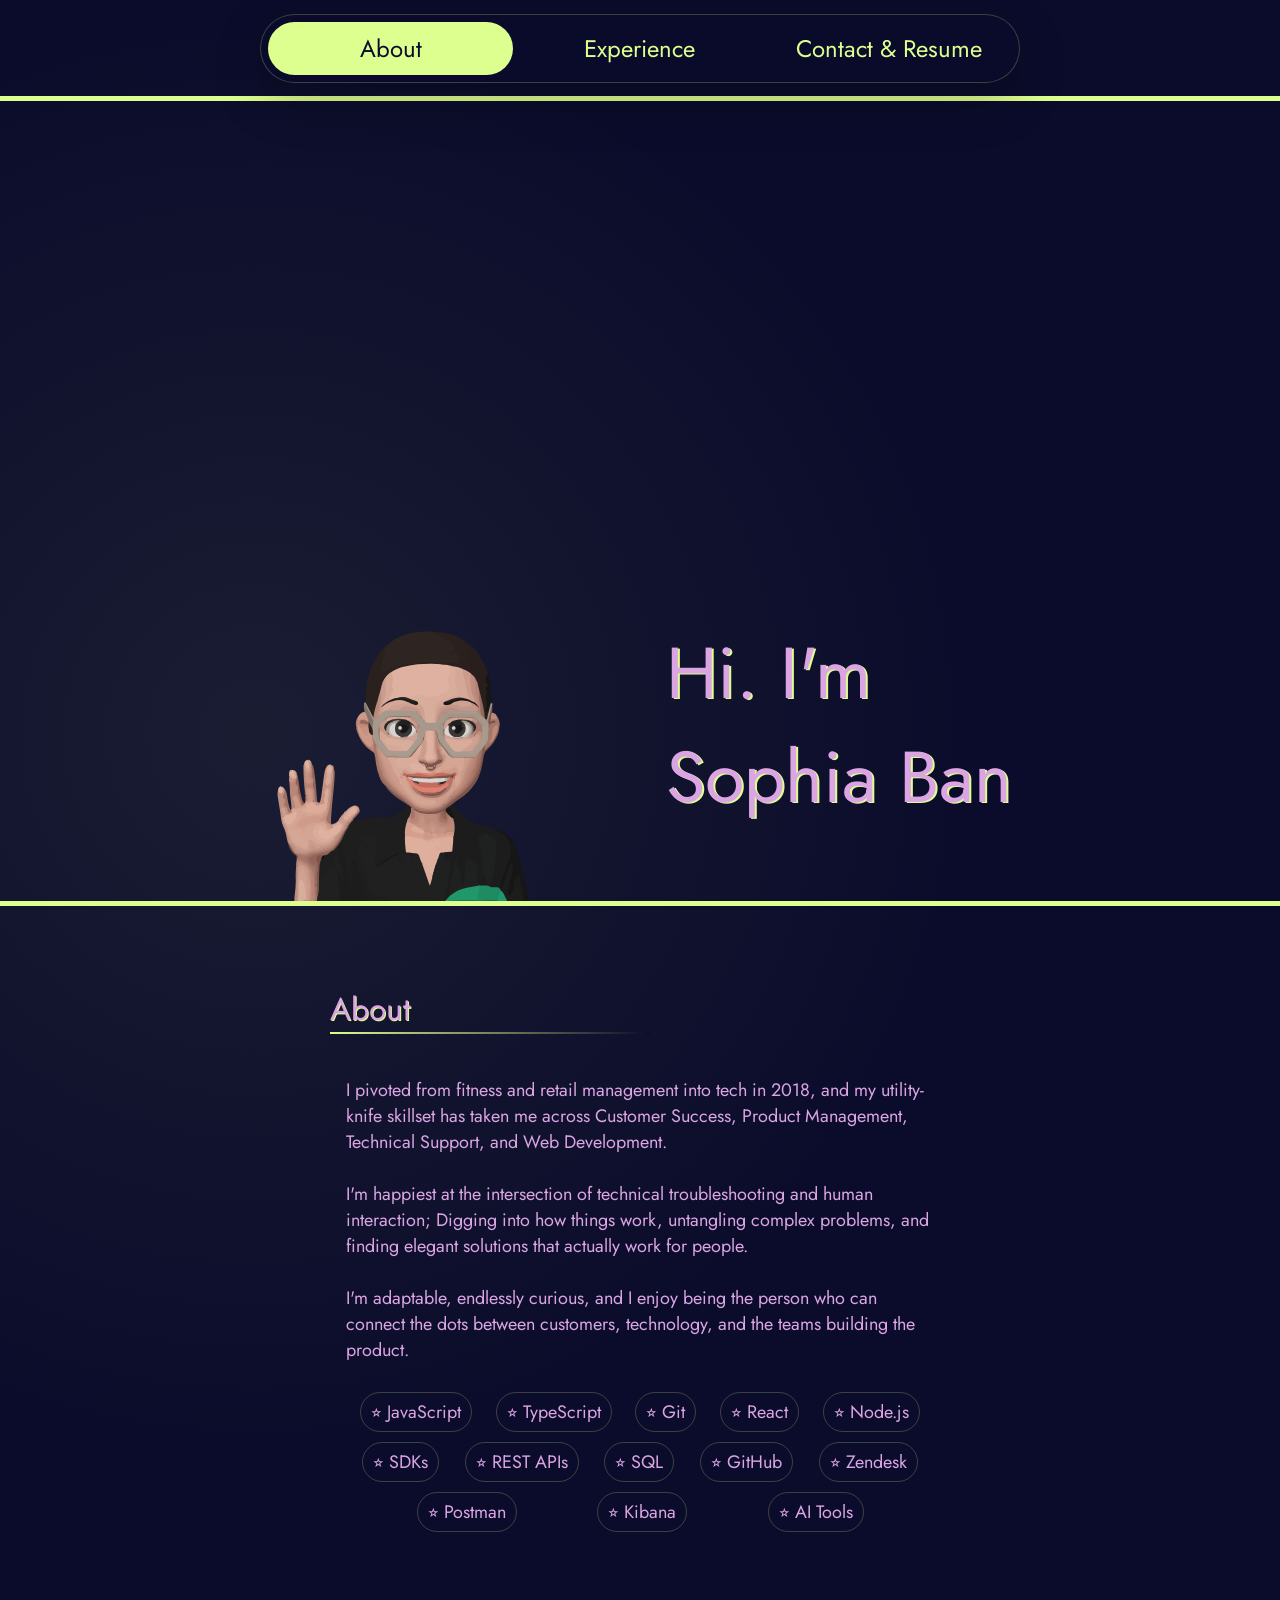
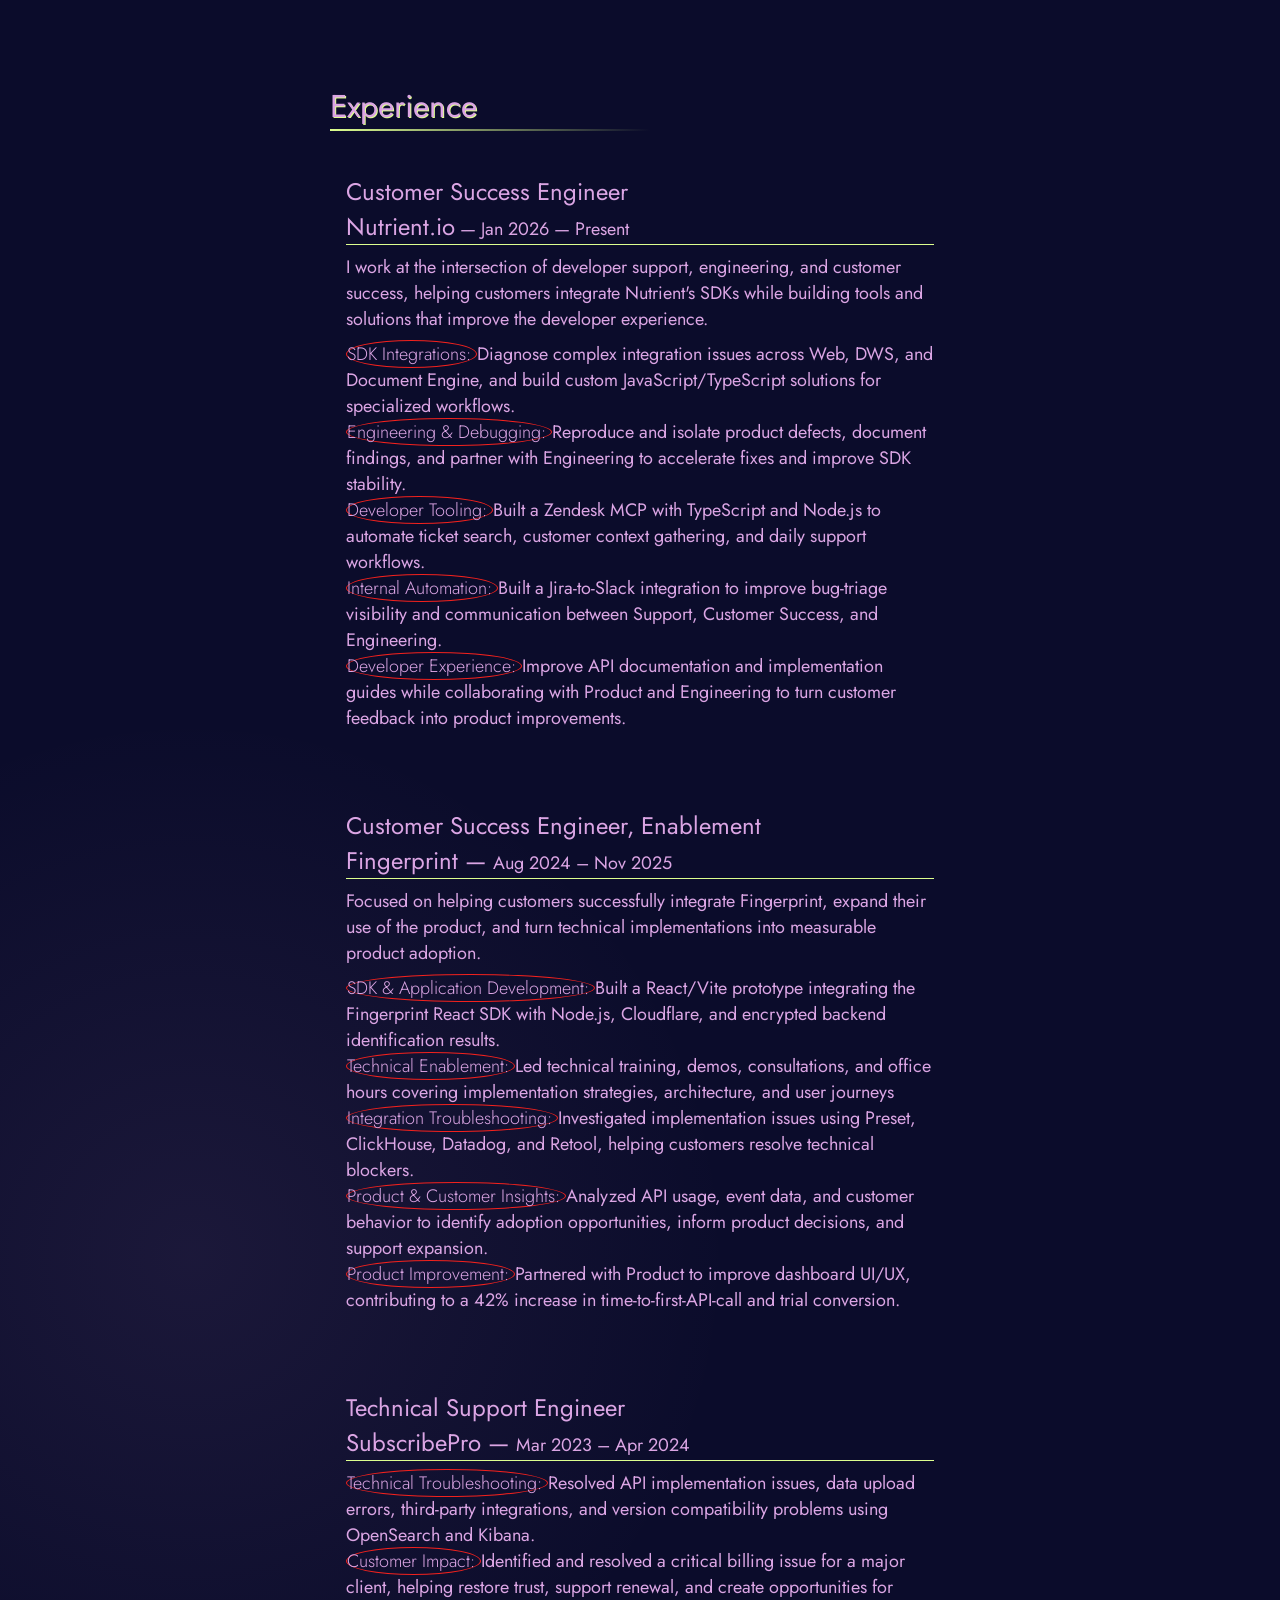
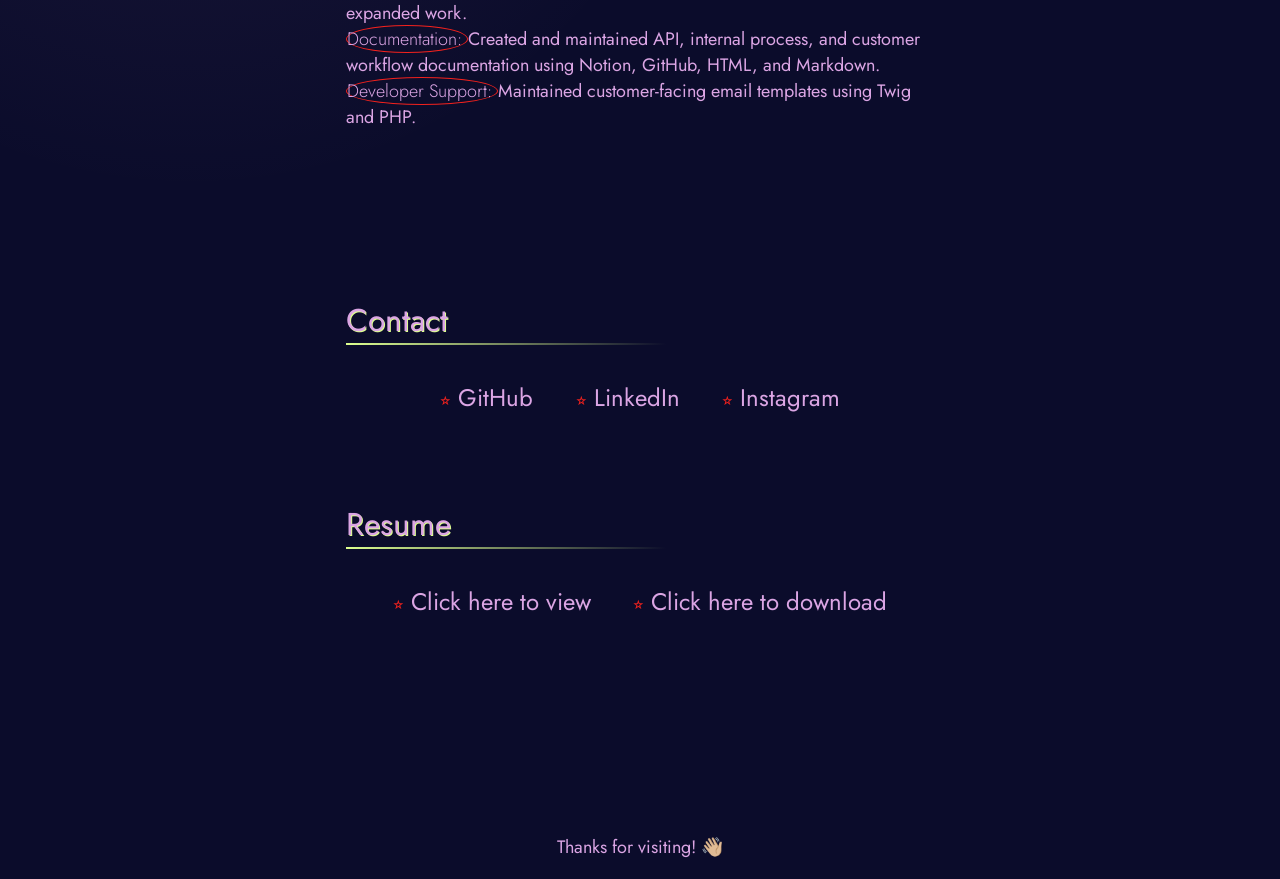
==== commit c16ec2f1: "updates style and functionality" ====
--- a/index.html
+++ b/index.html
@@ -16,13 +16,10 @@
     <ul>
       <li><a href='#about'>About</a></li>
       <li><a href='#experience'>Experience</a></li>
-      <li><a href='#contact'>Contact</a></li>
-      <li><a href='#resume'>Resume</a></li>
+      <li><a href='#contact'>Contact & Resume</a></li>
     </ul>
   </nav>
   <header>
-    <!-- <img id="profile-img" src="assets/profile-photos/emojime_wave.png"
-      alt="The memoji version of my head"> -->
     <svg width="139.1335mm" height="149.80933mm"
       viewBox="0 0 139.1335 149.80933" version="1.1" id="svg1"
       xml:space="preserve" inkscape:version="1.4.4 (dcaf3e7, 2026-05-05)"
@@ -1675,9 +1672,9 @@
     </svg>
     <h1></h1>
   </header>
-  <section>
+  <section id='about'>
     <div>
-      <h2 id='about'>About</h2>
+      <h2>About</h2>
       <hr>
       <div class='resume-item'>
         <p>
@@ -1717,8 +1714,8 @@
       </div>
     </div>
   </section>
-  <section>
-    <h2 id='experience'>Experience</h2>
+  <section id='experience'>
+    <h2>Experience</h2>
     <hr>
     <div class='resume-item'>
       <h3>Customer Success Engineer</h3>
@@ -1805,8 +1802,8 @@
       </ul>
     </div>
   </section>
-  <section>
-    <div class='resume-item' id='contact'>
+  <section id='contact'>
+    <div class='resume-item'>
       <h2>Contact</h2>
       <hr>
       <div id='contact-links'>
@@ -1820,8 +1817,6 @@
           Instagram</a>
       </div>
     </div>
-  </section>
-  <section>
     <div class='resume-item' id='resume'>
       <h2>Resume</h2>
       <hr>
--- a/style.css
+++ b/style.css
@@ -5,22 +5,15 @@
     --highlight: #ddff8f;
     --highlight-secondary: #f2211d;
     --border-radius: 5px;
-}
-
-/* Mac Silver: #DFE0E2
-Yamazaki wood: #F8DEB7 */
+    --enhance-panel: rgba(11, 12, 43, 0.78);
+    --enhance-line: rgba(221, 255, 143, 0.22);
+    --enhance-shadow: 0 18px 50px rgba(0, 0, 0, 0.24);
+}
 
 @font-face {
     font-family: 'Victor Mono';
     font-weight: 100 - 700;
     src: url('assets/fonts/Jost-VariableFont_wght.ttf');
-}
-
-body,
-html {
-    height: 100%;
-    background-color: var(--main);
-    scroll-behavior: smooth;
 }
 
 * {
@@ -33,20 +26,107 @@
     list-style: none;
 }
 
+html {
+    scroll-padding-top: 88px;
+    scroll-behavior: smooth;
+}
+
+body {
+    height: 100%;
+    background-color: var(--main);
+    scroll-padding-top: 88px;
+    overflow-x: clip;
+    height: auto;
+    min-height: 100%;
+    background-image:
+        radial-gradient(
+            circle at 20% 18%,
+            rgba(221, 255, 143, 0.07),
+            transparent 40rem
+        ),
+        radial-gradient(
+            circle at 15% 70%,
+            rgba(219, 165, 228, 0.08),
+            transparent 30rem
+        );
+}
+
+body::before {
+    /* scroll-progress bar*/
+    background: var(--highlight);
+    content: '';
+    height: 3px;
+    left: 0;
+    position: fixed;
+    top: 0;
+    /* JavaScript updates this custom property from 0 to 1 while scrolling. */
+    transform: scaleX(var(--scroll-progress, 0));
+    transform-origin: left center;
+    transition: transform 120ms linear;
+    width: 100%;
+    z-index: 20;
+}
+
+nav {
+    /* Turns the original nav into a floating, glass-like control surface. */
+    backdrop-filter: blur(16px);
+    background: var(--enhance-panel);
+    border: 1px solid var(--enhance-line);
+    border-radius: 999px;
+    box-shadow: var(--enhance-shadow);
+    /* Auto margins keep it centered, including on narrow mobile screens. */
+    left: auto;
+    margin: 0 auto;
+    max-width: 760px;
+    padding: 7px;
+    position: sticky;
+    top: 14px;
+    transform: none;
+    width: min(calc(100% - 28px), 760px);
+    z-index: 10;
+}
+
 nav ul {
     display: flex;
-    margin-top: 20px;
     list-style: none;
     justify-content: space-around;
+    gap: 4px;
+    margin: 0;
 }
 
 nav li {
-    border-bottom: 2px solid var(--highlight-secondary);
-}
-
-nav ul > li > a,
-li {
+    border: 0;
+    flex: 1;
+}
+
+nav a {
+    border-radius: 999px;
+    display: block;
+    padding: 9px 12px;
+    text-align: center;
+    transition:
+        background-color 180ms ease,
+        color 180ms ease,
+        transform 180ms ease;
     color: var(--highlight);
+}
+
+nav a[aria-current='true']:not(:hover):not(:focus-visible) {
+    /* JavaScript marks the section currently in view; focus gets the same
+       treatment without overriding an active hover state. */
+    background: var(--highlight);
+    color: var(--main);
+    outline: none;
+}
+
+nav a:hover,
+nav a:focus-visible {
+    /* Hover and keyboard focus temporarily take priority over the green
+       section state, so the red interaction state can turn on and off cleanly. */
+    background: rgba(242, 33, 29, 0.82);
+    color: var(--main);
+    outline: none;
+    transform: translateY(-2px);
 }
 
 a,
@@ -82,6 +162,7 @@
     border-top: 5px solid var(--highlight);
     border-bottom: 5px solid var(--highlight);
     margin: 3vh 0 3vh 0;
+    position: relative;
 }
 
 svg {
@@ -102,6 +183,34 @@
     border-radius: 55%;
 }
 
+.resume-item {
+    border: 1px solid transparent;
+    position: relative;
+    transition:
+        opacity 500ms ease,
+        transform 500ms ease,
+        border-color 300ms ease,
+        background-color 300ms ease;
+}
+
+.js-enhanced .resume-item {
+    /* Only apply the hidden starting state when the enhancement script loaded;
+       content remains visible if JavaScript is unavailable. */
+    opacity: 0;
+    transform: translateY(22px);
+}
+
+.js-enhanced .resume-item.is-visible {
+    /* The observer adds this class once an entry enters the viewport. */
+    opacity: 1;
+    transform: translateY(0);
+}
+
+.resume-item.in-focus {
+    /* Preserves and sharpens the original script's in-focus treatment. */
+    border-color: var(--enhance-line);
+}
+
 section {
     padding: 10px;
     display: flex;
@@ -118,10 +227,25 @@
     justify-content: space-evenly;
     align-items: center;
     margin-top: 5%;
+    gap: 10px;
 }
 
 #skills > li {
     justify-content: space-evenly;
+    border: 1px solid var(--enhance-line);
+    border-radius: 999px;
+    padding: 6px 10px;
+    transition:
+        border-color 180ms ease,
+        color 180ms ease,
+        transform 180ms ease;
+}
+
+#skills > li:hover {
+    /* A playful tilt and lift gives the tags a little personality. */
+    border-color: var(--highlight);
+    color: var(--highlight);
+    transform: rotate(-2deg) translateY(-3px);
 }
 
 .resume-item {
@@ -143,10 +267,69 @@
     align-items: center;
     justify-content: center;
     gap: 3vw;
+    flex-wrap: wrap;
+}
+
+#contact-links a {
+    /* Gives links a clear animated underline target on interaction. */
+    border-bottom: 1px solid transparent;
+    padding: 8px 2px;
+    transition:
+        border-color 180ms ease,
+        color 180ms ease,
+        transform 180ms ease;
+}
+
+#contact-links a:hover,
+#contact-links a:focus-visible {
+    /* Hover and keyboard focus share one visible interaction state. */
+    border-color: var(--highlight);
+    color: var(--highlight);
+    transform: translateY(-2px);
 }
 
 .star {
     color: var(--highlight-secondary);
+}
+
+#back-to-top {
+    /* This button is created by enhancements.js and stays hidden until the
+       visitor has scrolled far enough to benefit from it. */
+    align-items: center;
+    background: var(--highlight);
+    border: 0;
+    border-radius: 50%;
+    bottom: 20px;
+    box-shadow: var(--enhance-shadow);
+    color: var(--main);
+    cursor: pointer;
+    display: flex;
+    font-size: 1.1rem;
+    height: 42px;
+    justify-content: center;
+    opacity: 0;
+    pointer-events: none;
+    position: fixed;
+    right: 20px;
+    transform: translateY(10px);
+    transition:
+        opacity 180ms ease,
+        transform 180ms ease;
+    width: 42px;
+    z-index: 9;
+}
+
+#back-to-top.is-visible {
+    /* JavaScript toggles this class after roughly 70% of one viewport. */
+    opacity: 1;
+    pointer-events: auto;
+    transform: translateY(0);
+}
+
+#back-to-top:focus-visible {
+    /* Keeps keyboard focus visible against the bright button background. */
+    outline: 2px solid var(--highlight-secondary);
+    outline-offset: 3px;
 }
 
 footer {
@@ -175,8 +358,40 @@
     }
 }
 
-/* mobile */
-@media (min-width: 900) {
+@media (max-width: 600px) {
+    /* Reduce nav and floating-button dimensions on small screens. */
+    nav a {
+        font-size: 0.72rem;
+        padding: 8px 4px;
+    }
+
+    header::after {
+        right: 8%;
+    }
+
+    #back-to-top {
+        bottom: 14px;
+        right: 14px;
+    }
+}
+
+@media (prefers-reduced-motion: reduce) {
+    /* Respect the user's operating-system motion preference. */
+    html {
+        scroll-behavior: auto;
+    }
+
+    *,
+    *::before,
+    *::after {
+        scroll-behavior: auto !important;
+        transition-duration: 0.01ms !important;
+    }
+
+    .js-enhanced .resume-item {
+        opacity: 1;
+        transform: none;
+    }
 }
 
 /* Laptop/ desktop */
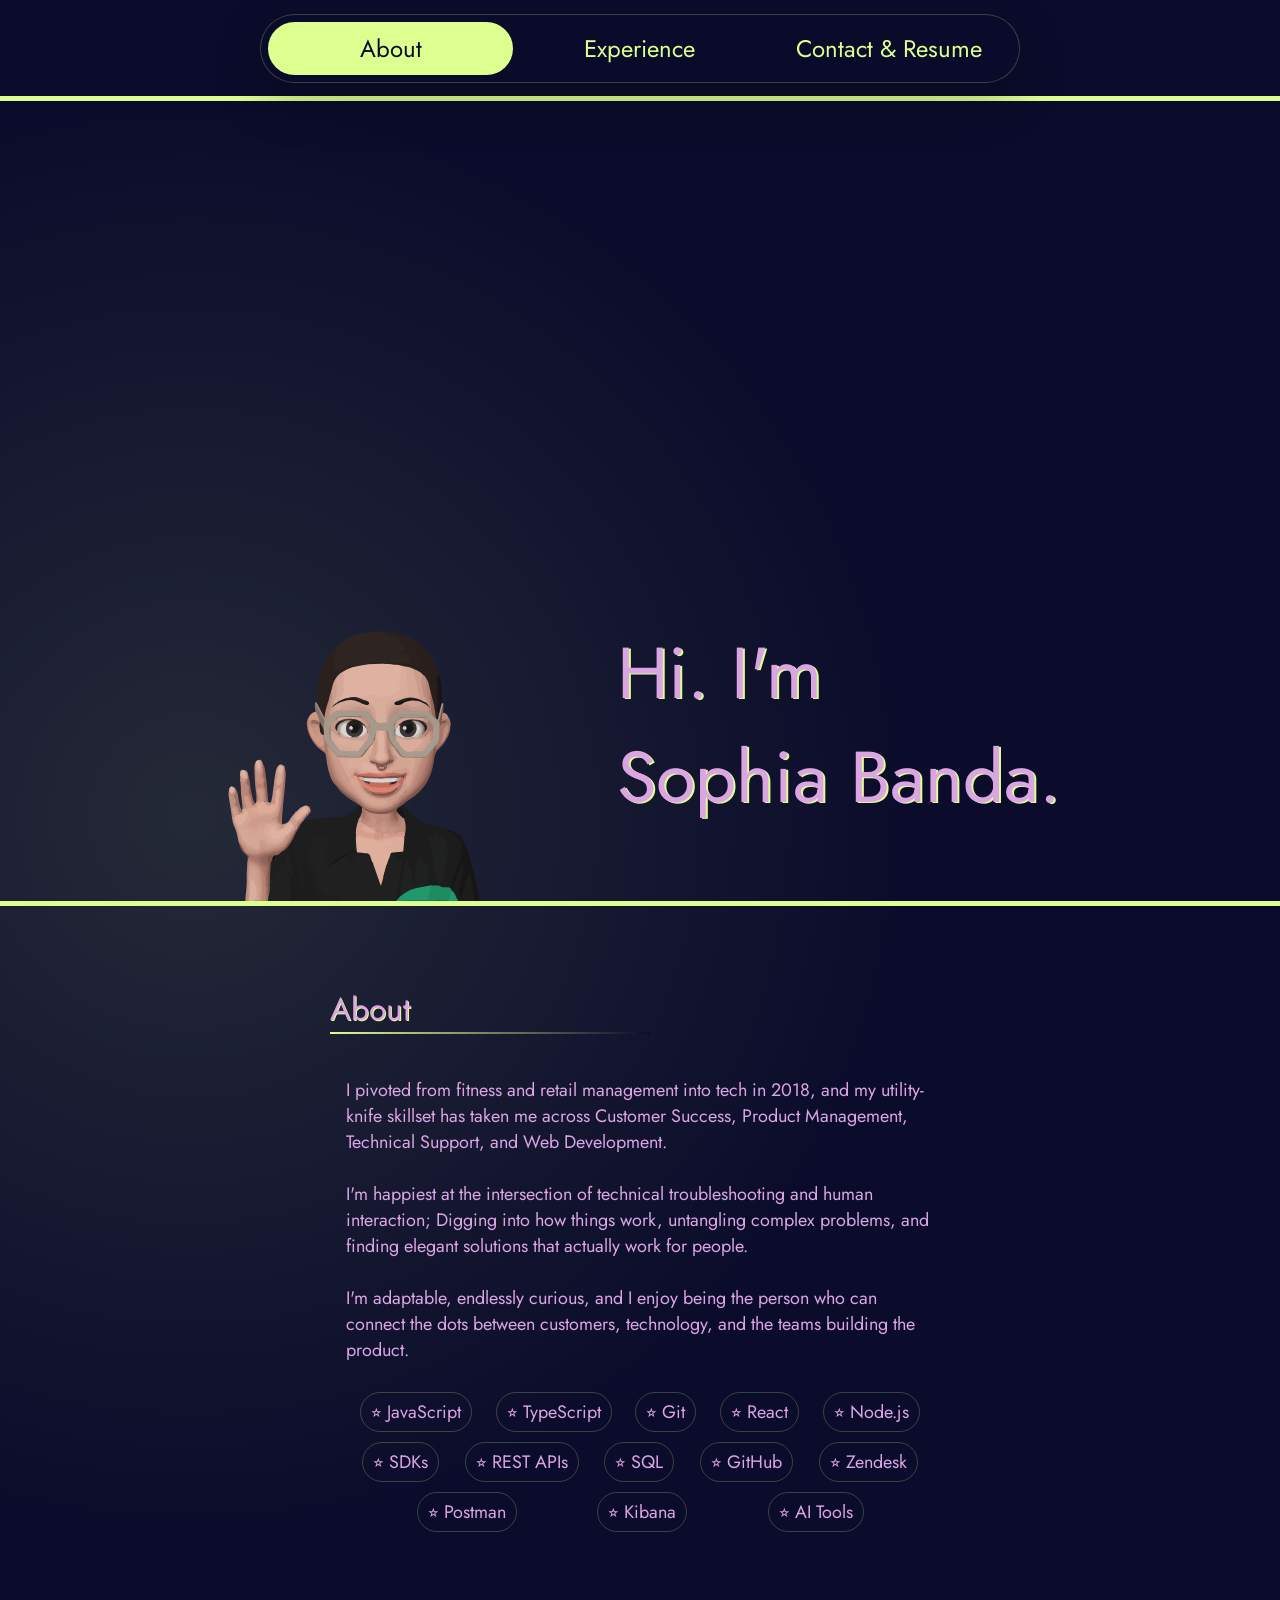
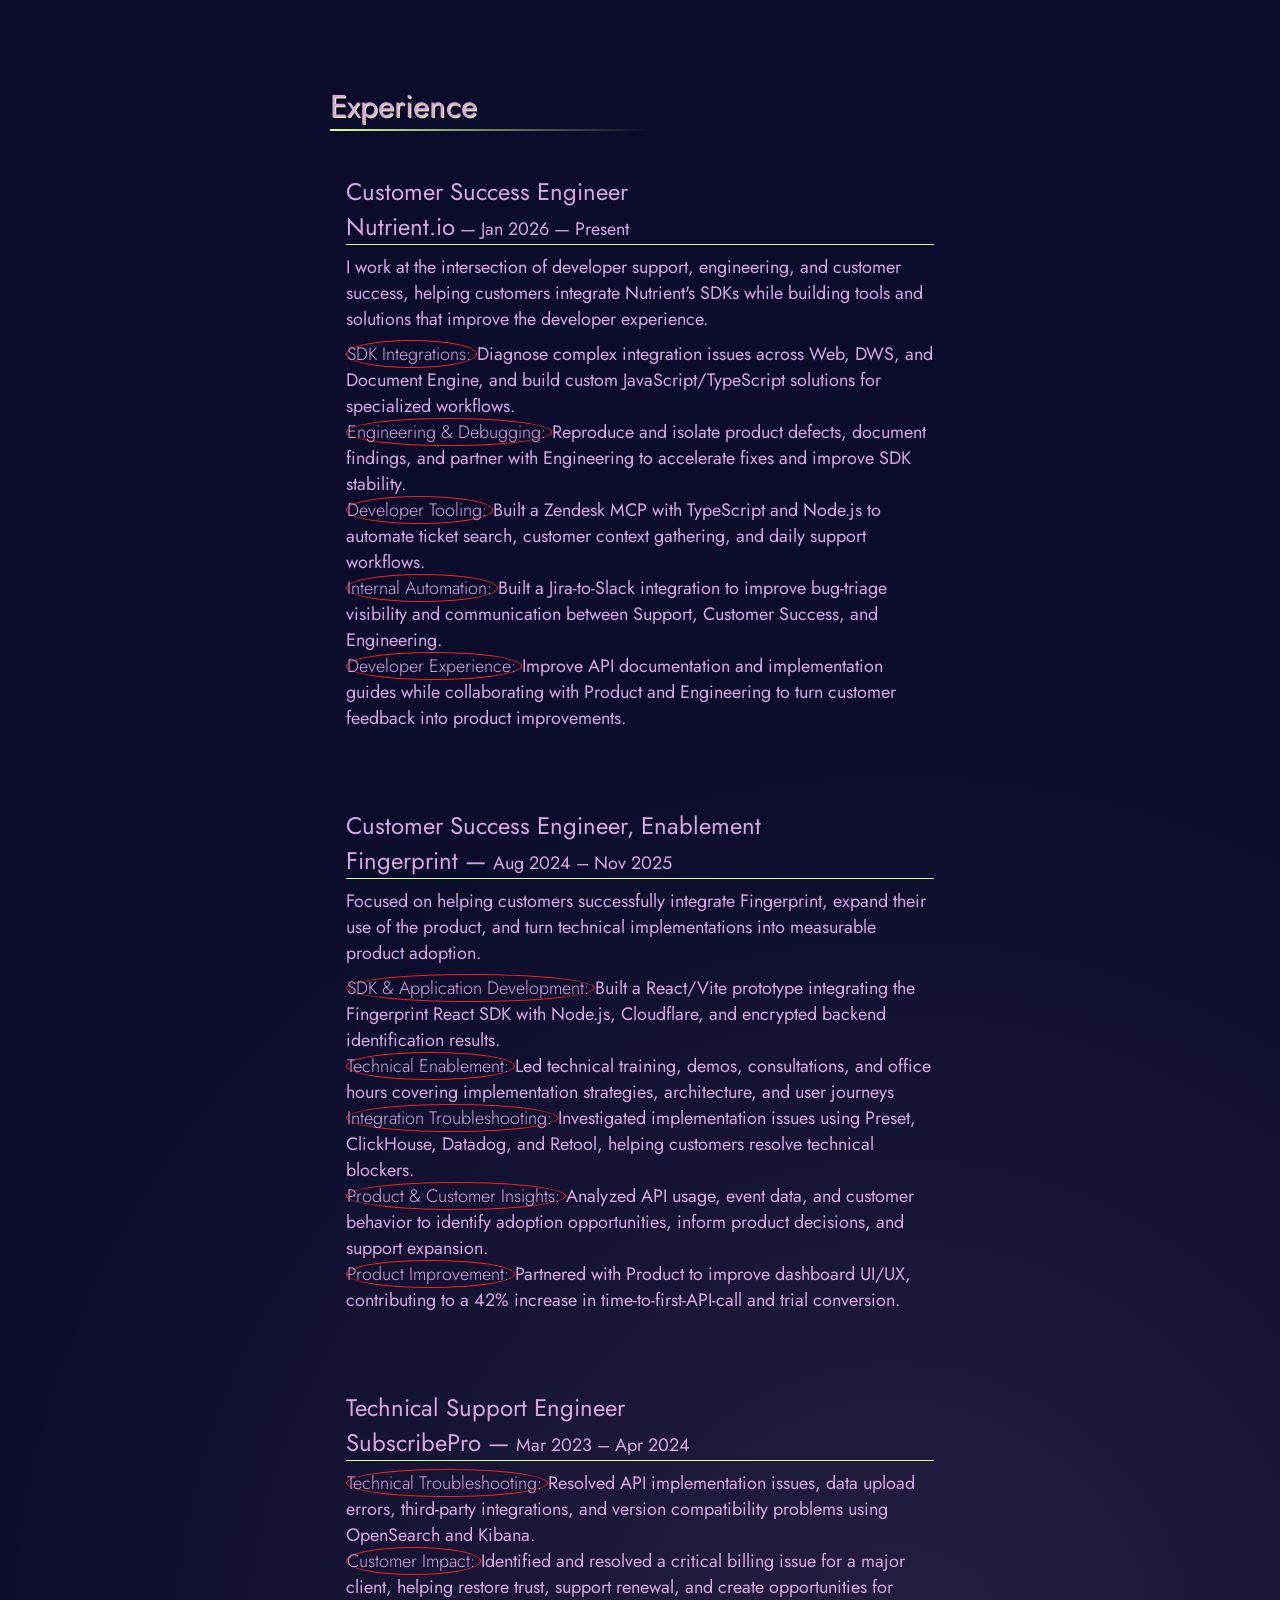
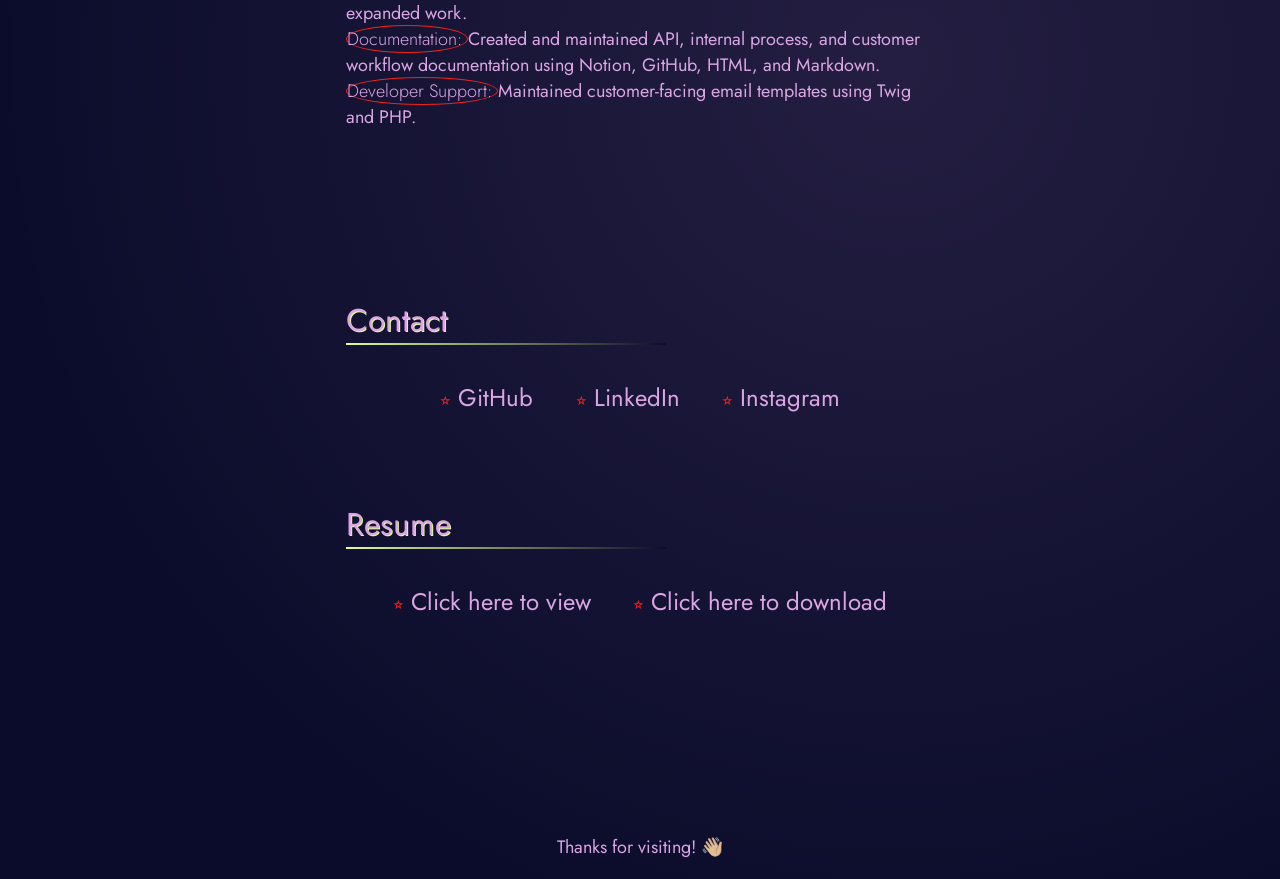
==== commit 2b6d9888: "creates small wave animation" ====
--- a/index.html
+++ b/index.html
@@ -1833,7 +1833,7 @@
     </div>
   </section>
   <footer>
-    Thanks for visiting! 👋🏼
+    Thanks for visiting! <span class="wave" aria-hidden="true">👋🏼</span>
   </footer>
 </body>
 
--- a/style.css
+++ b/style.css
@@ -40,14 +40,14 @@
     min-height: 100%;
     background-image:
         radial-gradient(
-            circle at 20% 18%,
-            rgba(221, 255, 143, 0.07),
+            circle at 15% 20%,
+            rgba(221, 255, 143, 0.12),
             transparent 40rem
         ),
         radial-gradient(
-            circle at 15% 70%,
-            rgba(219, 165, 228, 0.08),
-            transparent 30rem
+            circle at 70% 80%,
+            rgba(219, 165, 228, 0.12),
+            transparent 50rem
         );
 }
 
@@ -392,6 +392,10 @@
         opacity: 1;
         transform: none;
     }
+
+    .waving {
+        animation: none;
+    }
 }
 
 /* Laptop/ desktop */
@@ -424,3 +428,42 @@
         font-size: x-large;
     }
 }
+
+/* Animations */
+.wave {
+    display: inline-block; /* Required for transform scaling/rotation */
+    transform-origin: 70% 70%; /* Pivot point near the bottom-left of the wrist */
+}
+
+.waving {
+    animation-name: wave-animation; /* Refers to the keyframes below */
+    animation-duration: 2.5s; /* Time it takes to complete one loop */
+    animation-iteration-count: 2; /* Keep waving indefinitely */
+}
+
+@keyframes wave-animation {
+    0% {
+        transform: rotate(0deg);
+    }
+    10% {
+        transform: rotate(14deg);
+    }
+    20% {
+        transform: rotate(-8deg);
+    }
+    30% {
+        transform: rotate(14deg);
+    }
+    40% {
+        transform: rotate(-4deg);
+    }
+    50% {
+        transform: rotate(10deg);
+    }
+    60% {
+        transform: rotate(0deg);
+    }
+    100% {
+        transform: rotate(0deg);
+    }
+}
